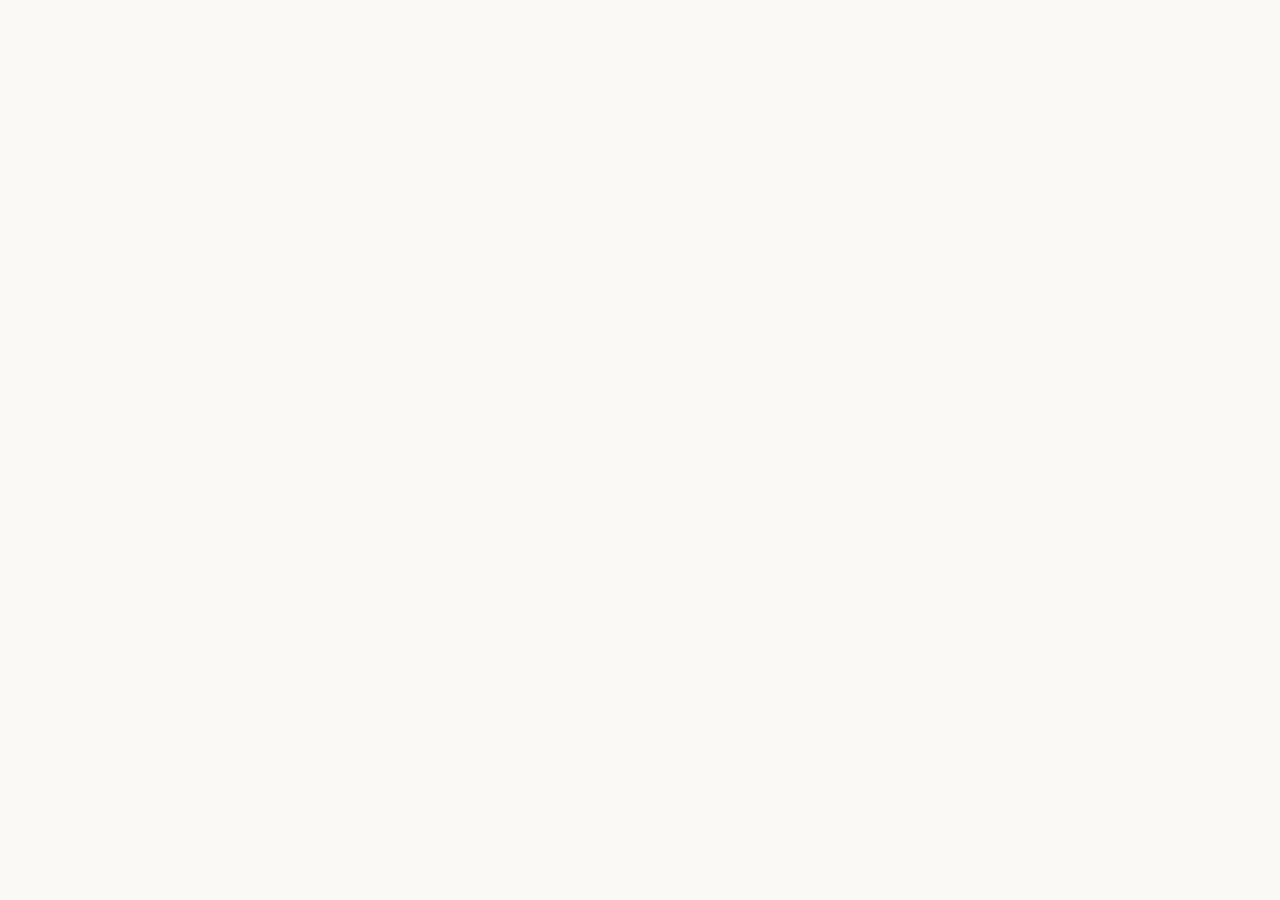
==== index.html @ 623f253b "Refactor index.html for improved functionality and styles Updated various elements in index.html inc" ====
<!doctype html>
<html lang="en">
  <head>
    <script type="importmap">
      {
        "imports": {
          "react": "https://esm.sh/react@19.0.1",
          "react/jsx-runtime": "https://esm.sh/react@19.0.1/jsx-runtime",
          "react-dom": "https://esm.sh/react-dom@19.0.1",
          "react-dom/client": "https://esm.sh/react-dom@19.0.1/client",
          "lucide-react": "https://esm.sh/lucide-react@0.546.0?external=react"
        }
      }
    </script>
    <meta charset="UTF-8" />
    <meta name="viewport" content="width=device-width, initial-scale=1.0" />
    <title>ChromaForge Studio — Local Image Engineering Workstation</title>
    <meta
      name="description"
      content="Local 80-tool professional image engineering workstation with OPFS storage, 300MB tab memory governance, and direct File Explorer integration."
    />
    <link
      rel="icon"
      type="image/svg+xml"
      href="data:image/svg+xml,%3Csvg xmlns='http://www.w3.org/2000/svg' viewBox='0 0 32 32'%3E%3Crect width='32' height='32' rx='8' fill='%232563eb'/%3E%3Cpath d='M8 11.5L16 7l8 4.5-8 4.5-8-4.5zm0 5.5l8 4.5 8-4.5M8 21.5l8 4.5 8-4.5' fill='none' stroke='%23ffffff' stroke-width='2.2' stroke-linecap='round' stroke-linejoin='round'/%3E%3C/svg%3E"
    />
    <link rel="preconnect" href="https://fonts.googleapis.com" />
    <link rel="preconnect" href="https://fonts.gstatic.com" crossorigin />
    <link
      href="https://fonts.googleapis.com/css2?family=JetBrains+Mono:wght@400;500;600&family=Plus+Jakarta+Sans:wght@400;500;600;700&display=swap"
      rel="stylesheet"
    />
    <script type="module">
      import { createRoot as e } from "react-dom/client";
      import {
        useCallback as t,
        useEffect as n,
        useMemo as r,
        useRef as i,
        useState as a,
      } from "react";
      import {
        Archive as o,
        ArrowDown as s,
        ArrowUp as c,
        BookmarkPlus as l,
        Check as u,
        Columns2 as d,
        Copy as f,
        Download as p,
        ExternalLink as m,
        FileText as h,
        FileUp as g,
        FolderOpen as _,
        FolderOutput as v,
        Grid2x2 as ee,
        HardDrive as y,
        ImagePlus as te,
        Layers as ne,
        Moon as b,
        Play as re,
        Plus as ie,
        Redo2 as ae,
        RefreshCw as x,
        RotateCcw as S,
        Search as oe,
        ShieldCheck as C,
        Sun as se,
        Trash2 as ce,
        Undo2 as le,
        Upload as ue,
        X as de,
        Zap as fe,
        ZoomIn as pe,
        ZoomOut as me,
      } from "lucide-react";
      import { Fragment as he, jsx as w, jsxs as T } from "react/jsx-runtime";
      (function () {
        let e = document.createElement(`link`).relList;
        if (e && e.supports && e.supports(`modulepreload`)) return;
        for (let e of document.querySelectorAll(`link[rel="modulepreload"]`))
          n(e);
        new MutationObserver((e) => {
          for (let t of e)
            if (t.type === `childList`)
              for (let e of t.addedNodes)
                e.tagName === `LINK` && e.rel === `modulepreload` && n(e);
        }).observe(document, { childList: !0, subtree: !0 });
        function t(e) {
          let t = {};
          return (
            e.integrity && (t.integrity = e.integrity),
            e.referrerPolicy && (t.referrerPolicy = e.referrerPolicy),
            (t.credentials =
              e.crossOrigin === `use-credentials`
                ? `include`
                : e.crossOrigin === `anonymous`
                  ? `omit`
                  : `same-origin`),
            t
          );
        }
        function n(e) {
          if (e.ep) return;
          e.ep = !0;
          let n = t(e);
          fetch(e.href, n);
        }
      })();
      function E(e) {
        return e < 0 ? 0 : e > 255 ? 255 : Math.round(e);
      }
      function D(e, t, n, r = 64, i = !0) {
        let a = Math.max(2, Math.min(256, Math.round(r))),
          o = Math.max(1, Math.floor((t * n) / 16e3)),
          s = [];
        for (let r = 0; r < t * n; r += o) {
          let t = r * 4;
          e[t + 3] < 16 || s.push([e[t], e[t + 1], e[t + 2], e[t + 3]]);
        }
        if (s.length === 0)
          return { rgba: new Uint8ClampedArray(e), palette: [[0, 0, 0]] };
        let c = [{ colors: s }];
        for (; c.length < a; ) {
          let e = -1,
            t = -1,
            n = 0;
          for (let r = 0; r < c.length; r++) {
            let i = c[r].colors;
            if (!(i.length < 2))
              for (let a = 0; a < 3; a++) {
                let o = 255,
                  s = 0;
                for (let e = 0; e < i.length; e++) {
                  let t = i[e][a];
                  (t < o && (o = t), t > s && (s = t));
                }
                let c = s - o;
                c > t && ((t = c), (e = r), (n = a));
              }
          }
          if (e === -1 || t <= 1) break;
          let r = c.splice(e, 1)[0];
          r.colors.sort((e, t) => e[n] - t[n]);
          let i = Math.floor(r.colors.length / 2);
          c.push(
            { colors: r.colors.slice(0, i) },
            { colors: r.colors.slice(i) },
          );
        }
        let l = c.map((e) => {
            let t = 0,
              n = 0,
              r = 0;
            for (let i of e.colors) ((t += i[0]), (n += i[1]), (r += i[2]));
            let i = Math.max(1, e.colors.length);
            return [Math.round(t / i), Math.round(n / i), Math.round(r / i)];
          }),
          u = new Float32Array(e.length);
        for (let t = 0; t < e.length; t++) u[t] = e[t];
        let d = new Uint8ClampedArray(e.length),
          f = (e, t, n) => {
            let r = l[0],
              i = 1 / 0;
            for (let a = 0; a < l.length; a++) {
              let o = l[a],
                s = e - o[0],
                c = t - o[1],
                u = n - o[2],
                d = s * s * 0.299 + c * c * 0.587 + u * u * 0.114;
              d < i && ((i = d), (r = o));
            }
            return r;
          };
        for (let r = 0; r < n; r++)
          for (let a = 0; a < t; a++) {
            let o = (r * t + a) * 4,
              s = e[o + 3];
            if (((d[o + 3] = s), s < 16)) {
              ((d[o] = 0), (d[o + 1] = 0), (d[o + 2] = 0));
              continue;
            }
            let c = u[o],
              l = u[o + 1],
              p = u[o + 2],
              [m, h, g] = f(c, l, p);
            if (((d[o] = m), (d[o + 1] = h), (d[o + 2] = g), i)) {
              let e = c - m,
                i = l - h,
                o = p - g,
                s = (s, c, l) => {
                  let d = a + s,
                    f = r + c;
                  if (d < 0 || d >= t || f < 0 || f >= n) return;
                  let p = (f * t + d) * 4;
                  ((u[p] += e * l), (u[p + 1] += i * l), (u[p + 2] += o * l));
                };
              (s(1, 0, 7 / 16),
                s(-1, 1, 3 / 16),
                s(0, 1, 5 / 16),
                s(1, 1, 1 / 16));
            }
          }
        return { rgba: d, palette: l };
      }
      function ge(e, t, n) {
        return (
          `#` +
          [e, t, n]
            .map((e) => E(e).toString(16).padStart(2, `0`))
            .join(``)
            .toUpperCase()
        );
      }
      function _e(e, t, n) {
        let r = e / 255,
          i = t / 255,
          a = n / 255,
          o = Math.max(r, i, a),
          s = Math.min(r, i, a),
          c = (o + s) / 2,
          l = 0,
          u = 0;
        if (o !== s) {
          let e = o - s;
          switch (((u = c > 0.5 ? e / (2 - o - s) : e / (o + s)), o)) {
            case r:
              l = (i - a) / e + (i < a ? 6 : 0);
              break;
            case i:
              l = (a - r) / e + 2;
              break;
            default:
              l = (r - i) / e + 4;
          }
          l *= 60;
        }
        return `hsl(${Math.round(l)}, ${Math.round(u * 100)}%, ${Math.round(c * 100)}%)`;
      }
      function O(e, t, n, r = 6) {
        let { palette: i } = D(e, t, n, Math.max(2, Math.min(12, r)), !1),
          a = new Uint32Array(i.length),
          o = Math.max(1, Math.floor((t * n) / 12e3)),
          s = 0;
        for (let r = 0; r < t * n; r += o) {
          let t = r * 4;
          if (e[t + 3] < 32) continue;
          let n = e[t],
            o = e[t + 1],
            c = e[t + 2],
            l = 0,
            u = 1 / 0;
          for (let e = 0; e < i.length; e++) {
            let t = n - i[e][0],
              r = o - i[e][1],
              a = c - i[e][2],
              s = t * t + r * r + a * a;
            s < u && ((u = s), (l = e));
          }
          (a[l]++, s++);
        }
        let c = i
          .map(([e, t, n], r) => ({
            hex: ge(e, t, n),
            rgb: `rgb(${e}, ${t}, ${n})`,
            hsl: _e(e, t, n),
            percent: s > 0 ? Math.round((a[r] / s) * 1e3) / 10 : 0,
          }))
          .sort((e, t) => t.percent - e.percent);
        return {
          colors: c,
          cssVariables: `:root {\n${c.map(
            (e, t) => `  --palette-${t + 1}: ${e.hex}; /* ${e.percent}% */`,
          ).join(`
`)}\n}`,
        };
      }
      var ve = `0123456789ABCDEFGHIJKLMNOPQRSTUVWXYZabcdefghijklmnopqrstuvwxyz#$%*+,-.:;=?@[]^_{|}~`;
      function k(e, t) {
        let n = ``;
        for (let r = 1; r <= t; r++) {
          let i = Math.floor(e / 83 ** (t - r)) % 83;
          n += ve[Math.max(0, Math.min(82, i))];
        }
        return n;
      }
      function ye(e) {
        let t = e / 255;
        return t <= 0.04045 ? t / 12.92 : ((t + 0.055) / 1.055) ** 2.4;
      }
      function A(e) {
        let t = Math.max(0, Math.min(1, e));
        return Math.round(
          t <= 0.0031308
            ? t * 12.92 * 255 + 0.5
            : (1.055 * t ** (1 / 2.4) - 0.055) * 255 + 0.5,
        );
      }
      function be(e, t) {
        return Math.sign(e) * Math.abs(e) ** +t;
      }
      function xe(e, t, n, r = 4, i = 3) {
        let a = Math.max(1, Math.min(9, r)),
          o = Math.max(1, Math.min(9, i)),
          s = [];
        for (let r = 0; r < o; r++)
          for (let i = 0; i < a; i++) {
            let a = i === 0 && r === 0 ? 1 : 2,
              o = 0,
              c = 0,
              l = 0;
            for (let s = 0; s < n; s++) {
              let u = Math.cos((Math.PI * r * s) / n);
              for (let n = 0; n < t; n++) {
                let r = a * Math.cos((Math.PI * i * n) / t) * u,
                  d = (s * t + n) * 4;
                ((o += r * ye(e[d])),
                  (c += r * ye(e[d + 1])),
                  (l += r * ye(e[d + 2])));
              }
            }
            let u = 1 / (t * n);
            s.push([o * u, c * u, l * u]);
          }
        let c = s[0],
          l = s.slice(1),
          u = k(a - 1 + (o - 1) * 9, 1),
          d = 0;
        for (let e of l)
          d = Math.max(d, Math.abs(e[0]), Math.abs(e[1]), Math.abs(e[2]));
        let f = 0,
          p = 1;
        l.length > 0
          ? ((f = Math.max(0, Math.min(82, Math.floor(d * 166 - 0.5)))),
            (p = (f + 1) / 166),
            (u += k(f, 1)))
          : (u += k(0, 1));
        let m = (A(c[0]) << 16) + (A(c[1]) << 8) + A(c[2]);
        u += k(m, 4);
        for (let e of l) {
          let t = Math.max(
              0,
              Math.min(18, Math.floor(be(e[0] / p, 0.5) * 9 + 9.5)),
            ),
            n = Math.max(
              0,
              Math.min(18, Math.floor(be(e[1] / p, 0.5) * 9 + 9.5)),
            ),
            r = Math.max(
              0,
              Math.min(18, Math.floor(be(e[2] / p, 0.5) * 9 + 9.5)),
            );
          u += k(t * 19 * 19 + n * 19 + r, 2);
        }
        return u;
      }
      function Se(e, t) {
        let n = [],
          r = [];
        for (let i = 0; i < 4; i++) {
          let { x: a, y: o } = e[i],
            { x: s, y: c } = t[i];
          (n.push([a, o, 1, 0, 0, 0, -s * a, -s * o]),
            r.push(s),
            n.push([0, 0, 0, a, o, 1, -c * a, -c * o]),
            r.push(c));
        }
        for (let e = 0; e < 8; e++) {
          let t = e;
          for (let r = e + 1; r < 8; r++)
            Math.abs(n[r][e]) > Math.abs(n[t][e]) && (t = r);
          (([n[e], n[t]] = [n[t], n[e]]), ([r[e], r[t]] = [r[t], r[e]]));
          let i = n[e][e];
          if (!(Math.abs(i) < 1e-10)) {
            for (let t = e; t < 8; t++) n[e][t] /= i;
            r[e] /= i;
            for (let t = 0; t < 8; t++) {
              if (t === e) continue;
              let i = n[t][e];
              for (let r = e; r < 8; r++) n[t][r] -= i * n[e][r];
              r[t] -= i * r[e];
            }
          }
        }
        return [...r, 1];
      }
      function j(e, t, n, r, i, a) {
        let o = Se(
            [
              { x: 0, y: 0 },
              { x: i - 1, y: 0 },
              { x: i - 1, y: a - 1 },
              { x: 0, y: a - 1 },
            ],
            [
              { x: r.tl.x * t, y: r.tl.y * n },
              { x: r.tr.x * t, y: r.tr.y * n },
              { x: r.br.x * t, y: r.br.y * n },
              { x: r.bl.x * t, y: r.bl.y * n },
            ],
          ),
          s = new Uint8ClampedArray(i * a * 4);
        for (let r = 0; r < a; r++)
          for (let a = 0; a < i; a++) {
            let c = o[6] * a + o[7] * r + o[8];
            if (Math.abs(c) < 1e-8) continue;
            let l = (o[0] * a + o[1] * r + o[2]) / c,
              u = (o[3] * a + o[4] * r + o[5]) / c;
            if (l < 0 || u < 0 || l >= t - 1 || u >= n - 1) continue;
            let d = Math.floor(l),
              f = Math.floor(u),
              p = l - d,
              m = u - f,
              h = (f * t + d) * 4,
              g = (f * t + d + 1) * 4,
              _ = ((f + 1) * t + d) * 4,
              v = ((f + 1) * t + d + 1) * 4,
              ee = (r * i + a) * 4;
            for (let t = 0; t < 4; t++) {
              let n = e[h + t] * (1 - p) + e[g + t] * p,
                r = e[_ + t] * (1 - p) + e[v + t] * p;
              s[ee + t] = Math.round(n * (1 - m) + r * m);
            }
          }
        return s;
      }
      function M(e, t, n, r = 18) {
        let i = e[0],
          a = e[1],
          o = e[2],
          s = e[3] < 16,
          c = (t) => {
            let n = e[t + 3];
            return s
              ? n <= r
              : n < 16 ||
                  (Math.abs(e[t] - i) <= r &&
                    Math.abs(e[t + 1] - a) <= r &&
                    Math.abs(e[t + 2] - o) <= r);
          },
          l = t,
          u = n,
          d = -1,
          f = -1;
        for (let e = 0; e < n; e++)
          for (let n = 0; n < t; n++)
            c((e * t + n) * 4) ||
              (n < l && (l = n),
              n > d && (d = n),
              e < u && (u = e),
              e > f && (f = e));
        return d < l || f < u
          ? { x: 0, y: 0, w: t, h: n }
          : { x: l, y: u, w: d - l + 1, h: f - u + 1 };
      }
      function N(e, t = 2) {
        let n = e.length,
          r = e
            .replace(/\x3c!--[\s\S]*?--\x3e/g, "")
            .replace(/\x3c\?xml[\s\S]*?\?\x3e/gi, "")
            .replace(/\x3c!DOCTYPE[\s\S]*?\x3e/gi, "")
            .replace(/<metadata[\s\S]*?<\/metadata>/gi, "")
            .replace(/<title[\s\S]*?<\/title>/gi, "")
            .replace(/<desc[\s\S]*?<\/desc>/gi, "")
            .replace(
              /\s(xmlns:(?:inkscape|sodipodi|sketch|xlink|serif|dc|cc|rdf)|data-name)="[^"]*"/gi,
              "",
            )
            .replace(/\s(?:inkscape|sodipodi):[a-z-]+="[^"]*"/gi, "")
            .replace(/(\d+\.\d+)/g, (e) => {
              let n = Number(e);
              return Number.isFinite(n) ? Number(n.toFixed(t)).toString() : e;
            })
            .replace(/>\s+</g, "><")
            .replace(/\s{2,}/g, " ")
            .trim();

        return {
          minified: r,
          savedPercent:
            n > 0
              ? Math.max(0, Math.round(((n - r.length) / n) * 1e3) / 10)
              : 0,
        };
      }
      function Ce(e, t = `VectorIcon`) {
        let { minified: n } = N(e),
          r = {
            "class=": `className=`,
            "stroke-width=": `strokeWidth=`,
            "stroke-linecap=": `strokeLinecap=`,
            "stroke-linejoin=": `strokeLinejoin=`,
            "stroke-dasharray=": `strokeDasharray=`,
            "stroke-dashoffset=": `strokeDashoffset=`,
            "stroke-opacity=": `strokeOpacity=`,
            "fill-rule=": `fillRule=`,
            "clip-rule=": `clipRule=`,
            "clip-path=": `clipPath=`,
            "fill-opacity=": `fillOpacity=`,
            "stop-color=": `stopColor=`,
            "stop-opacity=": `stopOpacity=`,
            "font-family=": `fontFamily=`,
            "font-size=": `fontSize=`,
            "font-weight=": `fontWeight=`,
            "text-anchor=": `textAnchor=`,
          },
          i = n;
        for (let [e, t] of Object.entries(r)) i = i.split(e).join(t);
        return (
          (i = i.replace(/<svg\b([^>]*)>/, `<svg$1 {...props}>`)),
          `import React from 'react';\n\nexport function ${t}(props: React.SVGProps<SVGSVGElement>) {\n  return (\n    ${i}\n  );\n}\n`
        );
      }
      function we(e) {
        let { minified: t } = N(e);
        return `url("data:image/svg+xml,${encodeURIComponent(t).replace(/%20/g, ` `).replace(/%3D/g, `=`).replace(/%3A/g, `:`).replace(/%2F/g, `/`).replace(/%22/g, `'`)}")`;
      }
      function Te(e, t) {
        let n = t.originalName.replace(/\.[^.]+$/, ``),
          r = t.ext.replace(/^\./, ``),
          i = new Date().toISOString().slice(0, 10),
          a = e
            .replace(/\{name\}/g, n)
            .replace(/\{ext\}/g, r)
            .replace(/\{width\}/g, String(t.width ?? 0))
            .replace(/\{height\}/g, String(t.height ?? 0))
            .replace(/\{date\}/g, i)
            .replace(/\{index:(\d+)\}/g, (e, n) =>
              String(t.index + 1).padStart(Number(n), `0`),
            )
            .replace(/\{index\}/g, String(t.index + 1));
        return (
          a.includes(`.`) || (a = `${a}.${r}`),
          a.replace(/[^a-zA-Z0-9._-]/g, `-`)
        );
      }
      function P(e, t = 4) {
        let n = [...e].sort((e, t) => t.height - e.height || t.width - e.width),
          r = n.reduce((e, n) => e + (n.width + t) * (n.height + t), 0),
          i = n.reduce((e, n) => Math.max(e, n.width + t * 2), 64),
          a = Math.max(i, Math.ceil(Math.sqrt(r) * 1.15)),
          o = t,
          s = t,
          c = 0,
          l = 0,
          u = [];
        for (let e of n)
          (o + e.width + t > a && o > t && ((o = t), (s += c + t), (c = 0)),
            u.push({
              name: e.name,
              x: o,
              y: s,
              width: e.width,
              height: e.height,
            }),
            (o += e.width + t),
            (c = Math.max(c, e.height)),
            (l = Math.max(l, o)));
        let d = Math.max(1, s + c + t),
          f = [
            `.sprite { background-image: url("sprite-sheet.png"); background-repeat: no-repeat; display: inline-block; }`,
            ...u.map(
              (e) =>
                `.sprite-${e.name
                  .replace(/\.[^.]+$/, ``)
                  .replace(/[^a-zA-Z0-9_-]/g, `-`)
                  .toLowerCase()} { width: ${e.width}px; height: ${e.height}px; background-position: -${e.x}px -${e.y}px; }`,
            ),
          ],
          p = {
            meta: {
              image: `sprite-sheet.png`,
              size: { w: l, h: d },
              scale: `1`,
            },
            frames: Object.fromEntries(
              u.map((e) => [
                e.name,
                { frame: { x: e.x, y: e.y, w: e.width, h: e.height } },
              ]),
            ),
          };
        return {
          width: l,
          height: d,
          frames: u,
          css: f.join(`
`),
          json: JSON.stringify(p, null, 2),
        };
      }
      function F(e, t, n, r = `@%#*+=-:. `, i = !1) {
        let a = i ? r.split(``).reverse().join(``) : r,
          o = [],
          s = [];
        for (let r = 0; r < n; r++) {
          let n = ``,
            i = ``;
          for (let o = 0; o < t; o++) {
            let s = (r * t + o) * 4,
              c = e[s],
              l = e[s + 1],
              u = e[s + 2],
              d = (0.299 * c + 0.587 * l + 0.114 * u) / 255,
              f = a[Math.min(a.length - 1, Math.floor(d * a.length))];
            ((n += f),
              (i += `<span style="color:rgb(${c},${l},${u})">${f === `<` ? `&lt;` : f === `>` ? `&gt;` : f === `&` ? `&amp;` : f}</span>`));
          }
          (o.push(n), s.push(i));
        }
        return {
          text: o.join(`
`),
          html: s.join(`
`),
        };
      }
      function I(e, t, n, r, i = 12) {
        let a = n * r,
          o = new Uint8ClampedArray(a * 4),
          s = 0;
        for (let n = 0; n < a; n++) {
          let r = n * 4,
            a = Math.abs(e[r] - t[r]),
            c = Math.abs(e[r + 1] - t[r + 1]),
            l = Math.abs(e[r + 2] - t[r + 2]);
          if (Math.max(a, c, l) > i)
            (s++,
              (o[r] = 239),
              (o[r + 1] = 68),
              (o[r + 2] = 68),
              (o[r + 3] = 255));
          else {
            let t = Math.round(
              (e[r] * 0.299 + e[r + 1] * 0.587 + e[r + 2] * 0.114) * 0.35,
            );
            ((o[r] = t), (o[r + 1] = t), (o[r + 2] = t), (o[r + 3] = 255));
          }
        }
        let c = a > 0 ? Math.round((s / a) * 1e4) / 100 : 0;
        return { diffRgba: o, diffPixels: s, diffPercent: c };
      }
      function Ee(e, t, n, r = `Responsive asset`) {
        let i = e.replace(/\.[^.]+$/, ``),
          a = [];
        for (let e of n) {
          if (e === `jpg`) continue;
          let n = e === `avif` ? `image/avif` : `image/webp`,
            r = t.map((t) => `${i}-${t}w.${e} ${t}w`).join(`, `);
          a.push(
            `  <source type="${n}" srcset="${r}" sizes="(max-width: 768px) 100vw, 80vw" />`,
          );
        }
        let o = n.includes(`jpg`) ? `jpg` : (n[n.length - 1] ?? `webp`),
          s = t.map((e) => `${i}-${e}w.${o} ${e}w`).join(`, `),
          c = t[t.length - 1] ?? 1024;
        return `<picture>\n${a.join(`
`)}\n  <img\n    src="${i}-${c}w.${o}"\n    srcset="${s}"\n    sizes="(max-width: 768px) 100vw, 80vw"\n    alt="${r}"\n    loading="lazy"\n    decoding="async"\n  />\n</picture>`;
      }
      function L(e = `My Web App`, t = `#0F172A`) {
        return JSON.stringify(
          {
            name: e,
            short_name: e,
            start_url: `/`,
            display: `standalone`,
            background_color: `#FFFFFF`,
            theme_color: t,
            icons: [
              {
                src: `/icon-192.png`,
                sizes: `192x192`,
                type: `image/png`,
                purpose: `any`,
              },
              {
                src: `/icon-512.png`,
                sizes: `512x512`,
                type: `image/png`,
                purpose: `any`,
              },
              {
                src: `/icon-maskable-512.png`,
                sizes: `512x512`,
                type: `image/png`,
                purpose: `maskable`,
              },
            ],
          },
          null,
          2,
        );
      }
      function De(e, t) {
        let n = new Uint8ClampedArray(e.length),
          r = 2 ** t.exposure,
          i = (259 * (t.contrast + 255)) / (255 * (259 - t.contrast)),
          a = 1 / Math.max(0.1, t.gamma);
        for (let o = 0; o < e.length; o += 4) {
          for (let s = 0; s < 3; s++) {
            let c = e[o + s] * r + t.brightness * 2.55,
              l = Math.max(0, Math.min(1, c / 255));
            if (t.shadows !== 0) {
              let e = (1 - l) ** 2;
              c += t.shadows * 0.9 * e;
            }
            if (t.highlights !== 0) {
              let e = l ** 2;
              c += t.highlights * 0.9 * e;
            }
            ((c = i * (c - 128) + 128),
              (c = (Math.max(0, Math.min(255, c)) / 255) ** a * 255),
              (n[o + s] = E(c)));
          }
          n[o + 3] = e[o + 3];
        }
        return n;
      }
      function Oe(e, t) {
        let n = new Uint8ClampedArray(e.length),
          r = 1 + t.saturation / 100,
          i = t.vibrance / 100,
          a = (t.hue * Math.PI) / 180,
          o = Math.cos(a),
          s = Math.sin(a);
        for (let a = 0; a < e.length; a += 4) {
          let c = e[a] + t.temperature * 0.65,
            l = e[a + 1] - t.tint * 0.45,
            u = e[a + 2] - t.temperature * 0.65;
          if (t.hue !== 0) {
            let e =
                c * (0.299 + 0.701 * o + 0.168 * s) +
                l * (0.587 - 0.587 * o + 0.33 * s) +
                u * (0.114 - 0.114 * o - 0.497 * s),
              t =
                c * (0.299 - 0.299 * o - 0.328 * s) +
                l * (0.587 + 0.413 * o + 0.035 * s) +
                u * (0.114 - 0.114 * o + 0.292 * s),
              n =
                c * (0.299 - 0.3 * o + 1.25 * s) +
                l * (0.587 - 0.588 * o - 1.05 * s) +
                u * (0.114 + 0.886 * o - 0.203 * s);
            ((c = e), (l = t), (u = n));
          }
          let d = (c + l + u) / 3,
            f = Math.max(c, l, u),
            p = r + i * (1 - (f > 0 ? (f - Math.min(c, l, u)) / 255 : 0));
          ((n[a] = E(d + (c - d) * p)),
            (n[a + 1] = E(d + (l - d) * p)),
            (n[a + 2] = E(d + (u - d) * p)),
            (n[a + 3] = e[a + 3]));
        }
        return n;
      }
      function ke(e, t) {
        let n = new Uint8ClampedArray(e.length);
        for (let r = 0; r < e.length; r += 4) {
          let i = e[r],
            a = e[r + 1],
            o = e[r + 2],
            s = 0.299 * i + 0.587 * a + 0.114 * o;
          if (
            (t === `high-contrast`
              ? (s = 1.45 * (s - 128) + 128)
              : t === `film`
                ? ((s = 0.21 * i + 0.72 * a + 0.07 * o),
                  (s = 1.18 * (s - 120) + 124))
                : t === `infrared` && (s = -0.2 * i + 1.45 * a - 0.25 * o),
            t === `sepia`)
          )
            ((n[r] = E(s * 1.08 + 18)),
              (n[r + 1] = E(s * 0.96 + 6)),
              (n[r + 2] = E(s * 0.78 - 10)));
          else {
            let e = E(s);
            ((n[r] = e), (n[r + 1] = e), (n[r + 2] = e));
          }
          n[r + 3] = e[r + 3];
        }
        return n;
      }
      function Ae(e, t, n, r = 1.2) {
        let i = new Uint8ClampedArray(e.length);
        for (let a = 0; a < n; a++)
          for (let o = 0; o < t; o++) {
            let s = (a * t + o) * 4;
            if (o === 0 || a === 0 || o === t - 1 || a === n - 1)
              ((i[s] = e[s]),
                (i[s + 1] = e[s + 1]),
                (i[s + 2] = e[s + 2]),
                (i[s + 3] = e[s + 3]));
            else {
              for (let n = 0; n < 3; n++) {
                let c = e[s + n],
                  l =
                    (e[((a - 1) * t + o) * 4 + n] +
                      e[((a + 1) * t + o) * 4 + n] +
                      e[(a * t + o - 1) * 4 + n] +
                      e[(a * t + o + 1) * 4 + n]) *
                    0.25;
                i[s + n] = E(c + (c - l) * r);
              }
              i[s + 3] = e[s + 3];
            }
          }
        return i;
      }
      function je(e, t, n, r = 8, i = 0) {
        let a = new Uint8ClampedArray(e.length),
          o = Math.max(2, Math.min(25, Math.round(r))),
          s = (i * Math.PI) / 180,
          c = Math.cos(s),
          l = Math.sin(s);
        for (let r = 0; r < n; r++)
          for (let i = 0; i < t; i++) {
            let s = 0,
              u = 0,
              d = 0,
              f = 0,
              p = 0,
              m = (o - 1) / 2;
            for (let a = 0; a < o; a++) {
              let o = Math.round(i + (a - m) * c),
                h = Math.round(r + (a - m) * l);
              if (o >= 0 && o < t && h >= 0 && h < n) {
                let n = (h * t + o) * 4;
                ((s += e[n]),
                  (u += e[n + 1]),
                  (d += e[n + 2]),
                  (f += e[n + 3]),
                  p++);
              }
            }
            let h = (r * t + i) * 4;
            ((a[h] = Math.round(s / p)),
              (a[h + 1] = Math.round(u / p)),
              (a[h + 2] = Math.round(d / p)),
              (a[h + 3] = Math.round(f / p)));
          }
        return a;
      }
      function Me(e, t, n, r, i) {
        let a = new Uint8ClampedArray(e.length),
          o = Math.max(1, n * 2.55);
        for (let n = 0; n < e.length; n += 4) {
          let s = e[n] - t[0],
            c = e[n + 1] - t[1],
            l = e[n + 2] - t[2],
            u = Math.sqrt(s * s + c * c + l * l);
          if (u <= o) {
            if (r === `transparent`) {
              let t = u > o * 0.7 ? (u - o * 0.7) / (o * 0.3) : 0;
              ((a[n] = e[n]),
                (a[n + 1] = e[n + 1]),
                (a[n + 2] = e[n + 2]),
                (a[n + 3] = Math.round(e[n + 3] * t)));
            } else
              ((a[n] = i[0]),
                (a[n + 1] = i[1]),
                (a[n + 2] = i[2]),
                (a[n + 3] = e[n + 3]));
          } else
            ((a[n] = e[n]),
              (a[n + 1] = e[n + 1]),
              (a[n + 2] = e[n + 2]),
              (a[n + 3] = e[n + 3]));
        }
        return a;
      }
      function Ne(e, t, n, r, i = [15, 23, 42], a = [56, 189, 248], o = 6) {
        if (r === `floyd-steinberg`) return D(e, t, n, 8, !0).rgba;
        let s = new Uint8ClampedArray(e.length);
        if (r === `duotone`) {
          for (let t = 0; t < e.length; t += 4) {
            let n = (0.299 * e[t] + 0.587 * e[t + 1] + 0.114 * e[t + 2]) / 255;
            ((s[t] = E(i[0] + (a[0] - i[0]) * n)),
              (s[t + 1] = E(i[1] + (a[1] - i[1]) * n)),
              (s[t + 2] = E(i[2] + (a[2] - i[2]) * n)),
              (s[t + 3] = e[t + 3]));
          }
          return s;
        }
        let c = Math.max(2, Math.min(24, Math.round(o)));
        if (r === `pixel-art`) {
          for (let r = 0; r < n; r += c)
            for (let i = 0; i < t; i += c) {
              let a =
                  (Math.min(n - 1, r + (c >> 1)) * t +
                    Math.min(t - 1, i + (c >> 1))) *
                  4,
                o = e[a],
                l = e[a + 1],
                u = e[a + 2],
                d = e[a + 3];
              for (let e = 0; e < c && r + e < n; e++)
                for (let n = 0; n < c && i + n < t; n++) {
                  let a = ((r + e) * t + (i + n)) * 4;
                  ((s[a] = o), (s[a + 1] = l), (s[a + 2] = u), (s[a + 3] = d));
                }
            }
          return s;
        }
        s.fill(255);
        for (let r = 0; r < n; r += c)
          for (let a = 0; a < t; a += c) {
            let o = Math.min(t - 1, a + c / 2),
              l = Math.min(n - 1, r + c / 2),
              u = (Math.floor(l) * t + Math.floor(o)) * 4,
              d =
                (1 -
                  (0.299 * e[u] + 0.587 * e[u + 1] + 0.114 * e[u + 2]) / 255) *
                (c * 0.55);
            for (let u = 0; u < c && r + u < n; u++)
              for (let n = 0; n < c && a + n < t; n++) {
                let c = Math.hypot(a + n - o, r + u - l),
                  f = ((r + u) * t + (a + n)) * 4,
                  p = c <= d;
                ((s[f] = p ? i[0] : 248),
                  (s[f + 1] = p ? i[1] : 250),
                  (s[f + 2] = p ? i[2] : 252),
                  (s[f + 3] = e[f + 3] || 255));
              }
          }
        return s;
      }
      function Pe(e) {
        let t = e.replace(`#`, ``).trim(),
          n =
            t.length === 3
              ? t
                  .split(``)
                  .map((e) => e + e)
                  .join(``)
              : t.padEnd(6, `0`),
          r = parseInt(n.slice(0, 6), 16);
        return [(r >> 16) & 255, (r >> 8) & 255, r & 255];
      }
      var R = new (class {
        constructor(e = 300, t = 210) {
          ((this.resources = new Map()),
            (this.transientBytes = 0),
            (this.evictionCount = 0),
            (this.listeners = new Set()),
            (this.hardLimitBytes = e * 1024 * 1024),
            (this.softLimitBytes = t * 1024 * 1024));
        }
        subscribe(e) {
          return (
            this.listeners.add(e),
            () => {
              this.listeners.delete(e);
            }
          );
        }
        notify() {
          for (let e of this.listeners) e();
        }
        getTrackedBytes() {
          let e = this.transientBytes;
          for (let t of this.resources.values()) e += t.bytes;
          return e;
        }
        getActiveUrlCount() {
          return this.resources.size;
        }
        getEvictionCount() {
          return this.evictionCount;
        }
        getJsHeapUsedBytes() {
          let e = typeof performance < `u` ? performance : null;
          return e?.memory && typeof e.memory.usedJSHeapSize == `number`
            ? e.memory.usedJSHeapSize
            : null;
        }
        registerObjectUrl(e, t, n, r = !1, i) {
          this.resources.has(e) && this.release(e);
          let a = Math.max(0, Math.round(n));
          return (
            this.enforceBudget(a),
            this.resources.set(e, {
              id: e,
              url: t,
              bytes: a,
              lastAccessed: Date.now(),
              pinned: r,
              onEvict: i,
            }),
            this.notify(),
            t
          );
        }
        createManagedBlobUrl(e, t, n = !1, r) {
          let i = URL.createObjectURL(t),
            a = Math.max(t.size, Math.round(t.size * 1.5));
          return this.registerObjectUrl(e, i, a, n, r);
        }
        touch(e) {
          let t = this.resources.get(e);
          t && (t.lastAccessed = Date.now());
        }
        setPinned(e, t) {
          let n = this.resources.get(e);
          n && ((n.pinned = t), (n.lastAccessed = Date.now()));
        }
        release(e) {
          let t = this.resources.get(e);
          if (t) {
            if (
              (this.resources.delete(e),
              typeof URL < `u` &&
                typeof URL.revokeObjectURL == `function` &&
                t.url.startsWith(`blob:`))
            )
              try {
                URL.revokeObjectURL(t.url);
              } catch {}
            (t.onEvict?.(), this.notify());
          }
        }
        allocateTransient(e) {
          let t = Math.max(0, Math.round(e));
          (this.enforceBudget(t), (this.transientBytes += t), this.notify());
          let n = !1;
          return () => {
            n ||
              ((n = !0),
              (this.transientBytes = Math.max(0, this.transientBytes - t)),
              this.notify());
          };
        }
        enforceBudget(e = 0) {
          let t = 0,
            n = () => this.getTrackedBytes() + e;
          if (n() <= this.softLimitBytes) return 0;
          let r = Array.from(this.resources.values())
            .filter((e) => !e.pinned)
            .sort((e, t) => e.lastAccessed - t.lastAccessed);
          for (let e of r) {
            if (n() <= this.softLimitBytes) break;
            (this.release(e.id), (this.evictionCount += 1), (t += 1));
          }
          if (n() > this.hardLimitBytes && this.resources.size > 1) {
            let e = Array.from(this.resources.values()).sort(
              (e, t) => e.lastAccessed - t.lastAccessed,
            );
            for (; n() > this.hardLimitBytes && e.length > 1; ) {
              let n = e.shift();
              (this.release(n.id), (this.evictionCount += 1), (t += 1));
            }
          }
          return t;
        }
        flushUnpinned() {
          let e = 0;
          for (let [t, n] of this.resources.entries())
            n.pinned || (this.release(t), (this.evictionCount += 1), (e += 1));
          return (this.notify(), e);
        }
        disposeCanvas(e) {
          if (!e) return;
          let t = e.getContext(`2d`);
          (t && t.clearRect(0, 0, e.width, e.height),
            (e.width = 0),
            (e.height = 0));
        }
      })(300, 210);
      function z(e) {
        if (!Number.isFinite(e) || e <= 0) return `0 B`;
        let t = [`B`, `KB`, `MB`, `GB`],
          n = Math.min(Math.floor(Math.log(e) / Math.log(1024)), t.length - 1),
          r = e / 1024 ** n;
        return `${r >= 100 || n === 0 ? Math.round(r) : r.toFixed(1)} ${t[n]}`;
      }
      function Fe({
        assets: e,
        isRunning: t,
        progressText: n,
        mountedDirName: r,
        onOpenFiles: i,
        onBulkCompressZip: s,
        onComposeMulti: c,
      }) {
        let [l, u] = a(`image/webp`),
          [d, f] = a(82),
          [p, m] = a(0),
          [g, _] = a(`{name}-{index:2}.{ext}`),
          [y, te] = a(2),
          [b, re] = a(16),
          [ie, ae] = a(40),
          [x, S] = a(`Silver, Midnight, Sandstone, Cobalt`),
          [oe, C] = a(`a4`),
          [se, ce] = a(`portrait`),
          le = l === `image/webp` ? `webp` : l === `image/png` ? `png` : `jpg`,
          de = e.reduce((e, t) => e + t.currentBytes, 0);
        return w(`div`, {
          className: `flex-1 overflow-y-auto bg-slate-50 dark:bg-slate-950 p-6`,
          children: T(`div`, {
            className: `max-w-6xl mx-auto space-y-6`,
            children: [
              T(`div`, {
                className: `flex flex-wrap items-end justify-between gap-4`,
                children: [
                  T(`div`, {
                    children: [
                      w(`h1`, {
                        className: `text-xl font-bold tracking-tight text-slate-900 dark:text-slate-100`,
                        children: `Batch Operations & Multi-Image Compositor`,
                      }),
                      w(`p`, {
                        className: `text-xs text-slate-500 dark:text-slate-400 mt-1`,
                        children: `Stream 50–500 assets sequentially through OPFS into a single ZIP, PDF, Contact Sheet, Collage, Merger, or Sprite Atlas.`,
                      }),
                    ],
                  }),
                  T(`div`, {
                    className: `flex items-center gap-3`,
                    children: [
                      T(`span`, {
                        className: `text-xs font-mono tabular-nums text-slate-500 dark:text-slate-400`,
                        children: [e.length, ` files · `, z(de), ` total`],
                      }),
                      T(`button`, {
                        type: `button`,
                        onClick: i,
                        className: `inline-flex items-center gap-1.5 px-3.5 py-2 text-xs font-semibold text-white bg-slate-900 dark:bg-slate-100 dark:text-slate-900 hover:bg-slate-800 rounded-lg`,
                        children: [
                          w(ue, { className: `w-3.5 h-3.5` }),
                          w(`span`, { children: `Add Images` }),
                        ],
                      }),
                    ],
                  }),
                ],
              }),
              n &&
                w(`div`, {
                  className: `px-4 py-2.5 bg-blue-50 dark:bg-blue-950/40 border border-blue-200 dark:border-blue-800 rounded-lg text-xs font-medium text-blue-800 dark:text-blue-200`,
                  children: n,
                }),
              T(`div`, {
                className: `grid grid-cols-1 lg:grid-cols-12 gap-6`,
                children: [
                  T(`div`, {
                    className: `lg:col-span-6 bg-white dark:bg-slate-900 border border-slate-200 dark:border-slate-800 rounded-xl p-5 space-y-4`,
                    children: [
                      T(`div`, {
                        children: [
                          w(`h2`, {
                            className: `text-sm font-semibold text-slate-900 dark:text-slate-100`,
                            children: `Bulk Compression & SKU Pattern Renamer`,
                          }),
                          T(`p`, {
                            className: `text-xs text-slate-500 dark:text-slate-400 mt-0.5`,
                            children: [
                              `Supports tokens: `,
                              w(`code`, {
                                className: `text-[11px]`,
                                children: `{name}`,
                              }),
                              `, `,
                              w(`code`, {
                                className: `text-[11px]`,
                                children: `{index:2}`,
                              }),
                              `, `,
                              w(`code`, {
                                className: `text-[11px]`,
                                children: `{width}`,
                              }),
                              `, `,
                              w(`code`, {
                                className: `text-[11px]`,
                                children: `{date}`,
                              }),
                              `, `,
                              w(`code`, {
                                className: `text-[11px]`,
                                children: `{ext}`,
                              }),
                            ],
                          }),
                        ],
                      }),
                      T(`div`, {
                        className: `grid grid-cols-2 gap-3`,
                        children: [
                          T(`div`, {
                            children: [
                              w(`label`, {
                                htmlFor: `batch-format`,
                                className: `block text-[11px] font-medium text-slate-600 dark:text-slate-400 mb-1`,
                                children: `Output Format`,
                              }),
                              T(`select`, {
                                id: `batch-format`,
                                value: l,
                                onChange: (e) => u(e.target.value),
                                className: `w-full px-2.5 py-1.5 text-xs bg-slate-50 dark:bg-slate-950 border border-slate-200 dark:border-slate-800 rounded-md`,
                                children: [
                                  w(`option`, {
                                    value: `image/webp`,
                                    children: `WebP (Modern)`,
                                  }),
                                  w(`option`, {
                                    value: `image/jpeg`,
                                    children: `JPEG (Universal)`,
                                  }),
                                  w(`option`, {
                                    value: `image/png`,
                                    children: `PNG (Lossless)`,
                                  }),
                                ],
                              }),
                            ],
                          }),
                          T(`div`, {
                            children: [
                              T(`label`, {
                                htmlFor: `batch-quality`,
                                className: `block text-[11px] font-medium text-slate-600 dark:text-slate-400 mb-1`,
                                children: [`Quality (`, d, `%)`],
                              }),
                              w(`input`, {
                                id: `batch-quality`,
                                type: `range`,
                                min: 15,
                                max: 100,
                                value: d,
                                onChange: (e) => f(Number(e.target.value)),
                                className: `w-full mt-1`,
                              }),
                            ],
                          }),
                        ],
                      }),
                      T(`div`, {
                        className: `grid grid-cols-2 gap-3`,
                        children: [
                          T(`div`, {
                            children: [
                              w(`label`, {
                                htmlFor: `batch-max-kb`,
                                className: `block text-[11px] font-medium text-slate-600 dark:text-slate-400 mb-1`,
                                children: `Optional Target Cap (KB, 0 = off)`,
                              }),
                              w(`input`, {
                                id: `batch-max-kb`,
                                type: `number`,
                                min: 0,
                                max: 5e3,
                                value: p,
                                onChange: (e) => m(Number(e.target.value)),
                                className: `w-full px-2.5 py-1.5 text-xs font-mono bg-slate-50 dark:bg-slate-950 border border-slate-200 dark:border-slate-800 rounded-md`,
                              }),
                            ],
                          }),
                          T(`div`, {
                            children: [
                              w(`label`, {
                                htmlFor: `batch-rename`,
                                className: `block text-[11px] font-medium text-slate-600 dark:text-slate-400 mb-1`,
                                children: `Filename Pattern`,
                              }),
                              w(`input`, {
                                id: `batch-rename`,
                                type: `text`,
                                value: g,
                                onChange: (e) => _(e.target.value),
                                className: `w-full px-2.5 py-1.5 text-xs font-mono bg-slate-50 dark:bg-slate-950 border border-slate-200 dark:border-slate-800 rounded-md`,
                              }),
                            ],
                          }),
                        ],
                      }),
                      e.length > 0 &&
                        T(`div`, {
                          className: `text-[11px] font-mono text-slate-500 dark:text-slate-400 bg-slate-50 dark:bg-slate-950 border border-slate-200 dark:border-slate-800 rounded-md px-3 py-2`,
                          children: [
                            `Preview:`,
                            ` `,
                            w(`span`, {
                              className: `text-slate-900 dark:text-slate-100`,
                              children: Te(g, {
                                originalName: e[0].name,
                                index: 0,
                                ext: le,
                                width: e[0].width,
                                height: e[0].height,
                              }),
                            }),
                          ],
                        }),
                      T(`div`, {
                        className: `flex flex-wrap gap-2 pt-1`,
                        children: [
                          T(`button`, {
                            type: `button`,
                            disabled: t || e.length === 0,
                            onClick: () =>
                              s({
                                format: l,
                                quality: d,
                                maxKb: p,
                                renameTemplate: g,
                                writeToFolder: !1,
                              }),
                            className: `inline-flex items-center gap-1.5 px-4 py-2 text-xs font-semibold text-white bg-blue-600 hover:bg-blue-700 disabled:bg-slate-300 dark:disabled:bg-slate-800 rounded-lg transition-colors`,
                            children: [
                              w(o, { className: `w-3.5 h-3.5` }),
                              w(`span`, { children: `Compress All → ZIP` }),
                            ],
                          }),
                          r &&
                            T(`button`, {
                              type: `button`,
                              disabled: t || e.length === 0,
                              onClick: () =>
                                s({
                                  format: l,
                                  quality: d,
                                  maxKb: p,
                                  renameTemplate: g,
                                  writeToFolder: !0,
                                }),
                              className: `inline-flex items-center gap-1.5 px-4 py-2 text-xs font-semibold text-emerald-700 dark:text-emerald-300 bg-emerald-50 dark:bg-emerald-950/50 border border-emerald-200 dark:border-emerald-800 rounded-lg`,
                              children: [
                                w(v, { className: `w-3.5 h-3.5` }),
                                T(`span`, {
                                  children: [`Write Directly to /`, r],
                                }),
                              ],
                            }),
                        ],
                      }),
                    ],
                  }),
                  T(`div`, {
                    className: `lg:col-span-6 bg-white dark:bg-slate-900 border border-slate-200 dark:border-slate-800 rounded-xl p-5 space-y-4`,
                    children: [
                      T(`div`, {
                        children: [
                          w(`h2`, {
                            className: `text-sm font-semibold text-slate-900 dark:text-slate-100`,
                            children: `Multi-Image Layout, PDF & Sprite Generators`,
                          }),
                          T(`p`, {
                            className: `text-xs text-slate-500 dark:text-slate-400 mt-0.5`,
                            children: [
                              `Composes all `,
                              e.length,
                              ` loaded filmstrip assets in order into a new studio output.`,
                            ],
                          }),
                        ],
                      }),
                      T(`div`, {
                        className: `grid grid-cols-3 gap-2.5`,
                        children: [
                          T(`div`, {
                            children: [
                              w(`label`, {
                                htmlFor: `comp-cols`,
                                className: `block text-[11px] font-medium text-slate-600 dark:text-slate-400 mb-1`,
                                children: `Grid Columns`,
                              }),
                              w(`input`, {
                                id: `comp-cols`,
                                type: `number`,
                                min: 1,
                                max: 8,
                                value: y,
                                onChange: (e) => te(Number(e.target.value)),
                                className: `w-full px-2.5 py-1.5 text-xs font-mono bg-slate-50 dark:bg-slate-950 border border-slate-200 dark:border-slate-800 rounded-md`,
                              }),
                            ],
                          }),
                          T(`div`, {
                            children: [
                              w(`label`, {
                                htmlFor: `comp-gap`,
                                className: `block text-[11px] font-medium text-slate-600 dark:text-slate-400 mb-1`,
                                children: `Gap (px)`,
                              }),
                              w(`input`, {
                                id: `comp-gap`,
                                type: `number`,
                                min: 0,
                                max: 80,
                                value: b,
                                onChange: (e) => re(Number(e.target.value)),
                                className: `w-full px-2.5 py-1.5 text-xs font-mono bg-slate-50 dark:bg-slate-950 border border-slate-200 dark:border-slate-800 rounded-md`,
                              }),
                            ],
                          }),
                          T(`div`, {
                            children: [
                              w(`label`, {
                                htmlFor: `comp-overlap`,
                                className: `block text-[11px] font-medium text-slate-600 dark:text-slate-400 mb-1`,
                                children: `Stitch Overlap`,
                              }),
                              w(`input`, {
                                id: `comp-overlap`,
                                type: `number`,
                                min: 0,
                                max: 300,
                                value: ie,
                                onChange: (e) => ae(Number(e.target.value)),
                                className: `w-full px-2.5 py-1.5 text-xs font-mono bg-slate-50 dark:bg-slate-950 border border-slate-200 dark:border-slate-800 rounded-md`,
                              }),
                            ],
                          }),
                        ],
                      }),
                      T(`div`, {
                        className: `grid grid-cols-2 gap-2.5`,
                        children: [
                          T(`div`, {
                            children: [
                              w(`label`, {
                                htmlFor: `pdf-size`,
                                className: `block text-[11px] font-medium text-slate-600 dark:text-slate-400 mb-1`,
                                children: `PDF Page Size`,
                              }),
                              T(`select`, {
                                id: `pdf-size`,
                                value: oe,
                                onChange: (e) => C(e.target.value),
                                className: `w-full px-2.5 py-1.5 text-xs bg-slate-50 dark:bg-slate-950 border border-slate-200 dark:border-slate-800 rounded-md`,
                                children: [
                                  w(`option`, {
                                    value: `a4`,
                                    children: `A4 Standard`,
                                  }),
                                  w(`option`, {
                                    value: `letter`,
                                    children: `US Letter`,
                                  }),
                                  w(`option`, {
                                    value: `fit`,
                                    children: `Fit to Image`,
                                  }),
                                ],
                              }),
                            ],
                          }),
                          T(`div`, {
                            children: [
                              w(`label`, {
                                htmlFor: `pdf-orient`,
                                className: `block text-[11px] font-medium text-slate-600 dark:text-slate-400 mb-1`,
                                children: `PDF Orientation`,
                              }),
                              T(`select`, {
                                id: `pdf-orient`,
                                value: se,
                                onChange: (e) => ce(e.target.value),
                                className: `w-full px-2.5 py-1.5 text-xs bg-slate-50 dark:bg-slate-950 border border-slate-200 dark:border-slate-800 rounded-md`,
                                children: [
                                  w(`option`, {
                                    value: `portrait`,
                                    children: `Portrait`,
                                  }),
                                  w(`option`, {
                                    value: `landscape`,
                                    children: `Landscape`,
                                  }),
                                ],
                              }),
                            ],
                          }),
                        ],
                      }),
                      T(`div`, {
                        children: [
                          w(`label`, {
                            htmlFor: `variant-labels`,
                            className: `block text-[11px] font-medium text-slate-600 dark:text-slate-400 mb-1`,
                            children: `Variant Grid Labels (comma-separated)`,
                          }),
                          w(`input`, {
                            id: `variant-labels`,
                            type: `text`,
                            value: x,
                            onChange: (e) => S(e.target.value),
                            className: `w-full px-2.5 py-1.5 text-xs bg-slate-50 dark:bg-slate-950 border border-slate-200 dark:border-slate-800 rounded-md`,
                          }),
                        ],
                      }),
                      T(`div`, {
                        className: `grid grid-cols-2 sm:grid-cols-3 gap-2 pt-1`,
                        children: [
                          w(`button`, {
                            type: `button`,
                            disabled: t || e.length === 0,
                            onClick: () => c(`merge-h`, { gap: b }),
                            className: `px-3 py-2 text-xs font-medium bg-slate-100 dark:bg-slate-800 hover:bg-slate-200 dark:hover:bg-slate-700 rounded-lg text-slate-800 dark:text-slate-100 disabled:opacity-40`,
                            children: `Merge Horizontal`,
                          }),
                          w(`button`, {
                            type: `button`,
                            disabled: t || e.length === 0,
                            onClick: () => c(`merge-v`, { gap: b }),
                            className: `px-3 py-2 text-xs font-medium bg-slate-100 dark:bg-slate-800 hover:bg-slate-200 dark:hover:bg-slate-700 rounded-lg text-slate-800 dark:text-slate-100 disabled:opacity-40`,
                            children: `Merge Vertical`,
                          }),
                          T(`button`, {
                            type: `button`,
                            disabled: t || e.length === 0,
                            onClick: () =>
                              c(`collage`, { cols: y, gap: b, radius: 12 }),
                            className: `inline-flex items-center justify-center gap-1 px-3 py-2 text-xs font-medium bg-slate-100 dark:bg-slate-800 hover:bg-slate-200 dark:hover:bg-slate-700 rounded-lg text-slate-800 dark:text-slate-100 disabled:opacity-40`,
                            children: [
                              w(ee, { className: `w-3.5 h-3.5` }),
                              w(`span`, { children: `Grid Collage` }),
                            ],
                          }),
                          w(`button`, {
                            type: `button`,
                            disabled: t || e.length === 0,
                            onClick: () => c(`long-stitch`, { overlapPx: ie }),
                            className: `px-3 py-2 text-xs font-medium bg-slate-100 dark:bg-slate-800 hover:bg-slate-200 dark:hover:bg-slate-700 rounded-lg text-slate-800 dark:text-slate-100 disabled:opacity-40`,
                            children: `Long Stitcher`,
                          }),
                          w(`button`, {
                            type: `button`,
                            disabled: t || e.length === 0,
                            onClick: () =>
                              c(`contact-sheet`, {
                                cols: Math.max(2, y),
                                gap: b,
                              }),
                            className: `px-3 py-2 text-xs font-medium bg-slate-100 dark:bg-slate-800 hover:bg-slate-200 dark:hover:bg-slate-700 rounded-lg text-slate-800 dark:text-slate-100 disabled:opacity-40`,
                            children: `Contact Sheet`,
                          }),
                          w(`button`, {
                            type: `button`,
                            disabled: t || e.length === 0,
                            onClick: () =>
                              c(`variant-grid`, { labels: x, gap: b }),
                            className: `px-3 py-2 text-xs font-medium bg-slate-100 dark:bg-slate-800 hover:bg-slate-200 dark:hover:bg-slate-700 rounded-lg text-slate-800 dark:text-slate-100 disabled:opacity-40`,
                            children: `Variant Grid`,
                          }),
                          w(`button`, {
                            type: `button`,
                            disabled: t || e.length < 2,
                            onClick: () =>
                              c(`before-after`, { splitPercent: 50 }),
                            className: `px-3 py-2 text-xs font-medium bg-slate-100 dark:bg-slate-800 hover:bg-slate-200 dark:hover:bg-slate-700 rounded-lg text-slate-800 dark:text-slate-100 disabled:opacity-40`,
                            children: `Before / After`,
                          }),
                          T(`button`, {
                            type: `button`,
                            disabled: t || e.length === 0,
                            onClick: () => c(`sprite-pack`, { padding: 4 }),
                            className: `inline-flex items-center justify-center gap-1 px-3 py-2 text-xs font-medium bg-slate-100 dark:bg-slate-800 hover:bg-slate-200 dark:hover:bg-slate-700 rounded-lg text-slate-800 dark:text-slate-100 disabled:opacity-40`,
                            children: [
                              w(ne, { className: `w-3.5 h-3.5` }),
                              w(`span`, { children: `Sprite Atlas ZIP` }),
                            ],
                          }),
                          T(`button`, {
                            type: `button`,
                            disabled: t || e.length === 0,
                            onClick: () =>
                              c(`pdf`, {
                                pageSize: oe,
                                orientation: se,
                                marginPt: 28,
                              }),
                            className: `inline-flex items-center justify-center gap-1 px-3 py-2 text-xs font-semibold bg-blue-600 hover:bg-blue-700 text-white rounded-lg disabled:opacity-40`,
                            children: [
                              w(h, { className: `w-3.5 h-3.5` }),
                              w(`span`, { children: `Combine to PDF` }),
                            ],
                          }),
                        ],
                      }),
                    ],
                  }),
                ],
              }),
              T(`div`, {
                className: `bg-white dark:bg-slate-900 border border-slate-200 dark:border-slate-800 rounded-xl overflow-hidden`,
                children: [
                  T(`div`, {
                    className: `px-4 py-3 border-b border-slate-200 dark:border-slate-800 flex items-center justify-between`,
                    children: [
                      w(`h2`, {
                        className: `text-xs font-semibold text-slate-900 dark:text-slate-100`,
                        children: `Loaded Asset Queue`,
                      }),
                      T(`span`, {
                        className: `text-xs font-mono tabular-nums text-slate-500`,
                        children: [e.length, ` item(s)`],
                      }),
                    ],
                  }),
                  e.length === 0
                    ? w(`div`, {
                        className: `p-8 text-center text-xs text-slate-500`,
                        children: `No assets loaded. Open files or paste screenshots to populate the batch queue.`,
                      })
                    : w(`div`, {
                        className: `overflow-x-auto`,
                        children: T(`table`, {
                          className: `w-full text-left text-xs`,
                          children: [
                            w(`thead`, {
                              className: `bg-slate-50 dark:bg-slate-950 text-slate-500 dark:text-slate-400 border-b border-slate-200 dark:border-slate-800`,
                              children: T(`tr`, {
                                children: [
                                  w(`th`, {
                                    className: `py-2.5 px-4 font-medium`,
                                    children: `#`,
                                  }),
                                  w(`th`, {
                                    className: `py-2.5 px-4 font-medium`,
                                    children: `File Name`,
                                  }),
                                  w(`th`, {
                                    className: `py-2.5 px-4 font-medium`,
                                    children: `Renamed Output`,
                                  }),
                                  w(`th`, {
                                    className: `py-2.5 px-4 font-medium text-right`,
                                    children: `Dimensions`,
                                  }),
                                  w(`th`, {
                                    className: `py-2.5 px-4 font-medium text-right`,
                                    children: `Current Size`,
                                  }),
                                  w(`th`, {
                                    className: `py-2.5 px-4 font-medium text-right`,
                                    children: `OPFS Path`,
                                  }),
                                ],
                              }),
                            }),
                            w(`tbody`, {
                              className: `divide-y divide-slate-200 dark:divide-slate-800`,
                              children: e.map((e, t) =>
                                T(
                                  `tr`,
                                  {
                                    className: `hover:bg-slate-50 dark:hover:bg-slate-800/40`,
                                    children: [
                                      w(`td`, {
                                        className: `py-2 px-4 font-mono tabular-nums text-slate-400`,
                                        children: t + 1,
                                      }),
                                      T(`td`, {
                                        className: `py-2 px-4 font-medium text-slate-900 dark:text-slate-100 flex items-center gap-2.5`,
                                        children: [
                                          w(`img`, {
                                            src: e.previewUrl,
                                            alt: e.name,
                                            referrerPolicy: `no-referrer`,
                                            className: `w-7 h-7 rounded object-cover bg-slate-200 dark:bg-slate-800 shrink-0`,
                                          }),
                                          w(`span`, {
                                            className: `truncate max-w-[220px]`,
                                            children: e.name,
                                          }),
                                        ],
                                      }),
                                      w(`td`, {
                                        className: `py-2 px-4 font-mono text-slate-600 dark:text-slate-300`,
                                        children: Te(g, {
                                          originalName: e.name,
                                          index: t,
                                          ext: le,
                                          width: e.width,
                                          height: e.height,
                                        }),
                                      }),
                                      T(`td`, {
                                        className: `py-2 px-4 font-mono tabular-nums text-right text-slate-600 dark:text-slate-300`,
                                        children: [e.width, `×`, e.height],
                                      }),
                                      w(`td`, {
                                        className: `py-2 px-4 font-mono tabular-nums text-right text-slate-900 dark:text-slate-100`,
                                        children: z(e.currentBytes),
                                      }),
                                      T(`td`, {
                                        className: `py-2 px-4 font-mono text-right text-[11px] text-slate-400 truncate max-w-[180px]`,
                                        children: [`/`, e.opfsCurrentPath],
                                      }),
                                    ],
                                  },
                                  e.id,
                                ),
                              ),
                            }),
                          ],
                        }),
                      }),
                ],
              }),
            ],
          }),
        });
      }
      function Ie({
        assets: e,
        activeAsset: t,
        activeToolId: n,
        memoryStats: r,
        darkMode: o,
        onToggleDarkMode: s,
        onSelectAsset: c,
        onRemoveAsset: l,
        onOpenFiles: p,
        onMountFolder: m,
        onLoadSamples: h,
        onDropFiles: g,
        onUndo: v,
        onRedo: ee,
        onResetOriginal: y,
        onCopyClipboard: ne,
        canUndo: re,
        canRedo: ie,
        splitMode: x,
        onToggleSplitMode: oe,
        annotations: C,
        onChangeAnnotations: de,
        activeAnnotateKind: fe,
        annotateColor: E,
        redactionBoxes: D,
        onChangeRedactionBoxes: ge,
        activeRedactMode: _e,
        perspectiveQuad: O,
        onChangePerspectiveQuad: ve,
        visualDiffOverlayUrl: k,
        visualDiffViewMode: ye,
        visualDiffOnionOpacity: A,
        passportStandard: be,
      }) {
        let [xe, Se] = a(1),
          zoom = xe,
          [pan, setPan] = a({ x: 0, y: 0 }),
          [j, M] = a(50),
          [N, Ce] = a(!1),
          [we, Te] = a(!1),
          P = i(null),
          F = i(null),
          I = i(null),
          vpRef = i(null),
          ptrsRef = i(new Map()),
          pinchRef = i(null),
          dragRef = i(null),
          clampZoom = (z) => Math.max(0.2, Math.min(8, z)),
          zoomAroundCursor = (cx, cy, factor) => {
            let rect = vpRef.current?.getBoundingClientRect();
            Se((prevZ) => {
              let nextZ = clampZoom(prevZ * factor);
              if (rect && nextZ !== prevZ) {
                let ox = cx - (rect.left + rect.width / 2),
                  oy = cy - (rect.top + rect.height / 2),
                  ratio = nextZ / prevZ;
                setPan((p) => ({
                  x: ox - (ox - p.x) * ratio,
                  y: oy - (oy - p.y) * ratio,
                }));
              }
              return nextZ;
            });
          },
          toggleZoomFit = () => {
            Se((z) => (z > 1.05 ? 1 : 2));
            setPan({ x: 0, y: 0 });
          },
          handleViewportPointerDown = (ev) => {
            if (ev.target.closest(`button,input,select,textarea`)) return;
            ptrsRef.current.set(ev.pointerId, { x: ev.clientX, y: ev.clientY });
            if (ptrsRef.current.size === 2) {
              let [p1, p2] = Array.from(ptrsRef.current.values());
              pinchRef.current = {
                dist: Math.hypot(p2.x - p1.x, p2.y - p1.y) || 1,
                midX: (p1.x + p2.x) / 2,
                midY: (p1.y + p2.y) / 2,
                startZoom: xe,
                startPan: pan,
              };
              dragRef.current = null;
            } else if (ptrsRef.current.size === 1 && !Ee && !L && !De) {
              ev.currentTarget.setPointerCapture?.(ev.pointerId);
              dragRef.current = {
                startX: ev.clientX,
                startY: ev.clientY,
                startPan: pan,
              };
            }
          },
          handleViewportPointerMove = (ev) => {
            if (!ptrsRef.current.has(ev.pointerId)) return;
            ptrsRef.current.set(ev.pointerId, { x: ev.clientX, y: ev.clientY });
            if (ptrsRef.current.size === 2 && pinchRef.current) {
              let [p1, p2] = Array.from(ptrsRef.current.values()),
                dist = Math.hypot(p2.x - p1.x, p2.y - p1.y) || 1,
                midX = (p1.x + p2.x) / 2,
                midY = (p1.y + p2.y) / 2,
                {
                  dist: d0,
                  midX: mx0,
                  midY: my0,
                  startZoom,
                  startPan,
                } = pinchRef.current,
                nextZ = clampZoom(startZoom * (dist / d0));
              Se(nextZ);
              setPan({
                x: startPan.x + (midX - mx0),
                y: startPan.y + (midY - my0),
              });
            } else if (dragRef.current) {
              let { startX, startY, startPan } = dragRef.current;
              setPan({
                x: startPan.x + (ev.clientX - startX),
                y: startPan.y + (ev.clientY - startY),
              });
            }
          },
          handleViewportPointerUp = (ev) => {
            ptrsRef.current.delete(ev.pointerId);
            if (ptrsRef.current.size < 2) pinchRef.current = null;
            if (ptrsRef.current.size === 0) dragRef.current = null;
          },
          Ee = n === `screenshot-annotate`,
          L = n === `region-redact`,
          De = n === `perspective-deskew`,
          Oe = n === `passport-id`,
          ke = n === `visual-diff`,
          Ae = (e) => {
            let t = P.current?.getBoundingClientRect();
            return !t || t.width === 0 || t.height === 0
              ? { x: 0, y: 0 }
              : {
                  x: Math.max(0, Math.min(1, (e.clientX - t.left) / t.width)),
                  y: Math.max(0, Math.min(1, (e.clientY - t.top) / t.height)),
                };
          },
          je = (e) => {
            if (!Ee && !L) return;
            e.currentTarget.setPointerCapture(e.pointerId);
            let { x: t, y: n } = Ae(e),
              r = `${Date.now()}-${Math.random().toString(36).slice(2, 6)}`;
            if (Ee) {
              if (fe === `step`) {
                let e = C.filter((e) => e.kind === `step`).length + 1;
                de([
                  ...C,
                  {
                    id: r,
                    kind: `step`,
                    x1: t,
                    y1: n,
                    x2: t,
                    y2: n,
                    color: E,
                    strokeWidth: 4,
                    stepNumber: e,
                  },
                ]);
                return;
              }
              ((F.current = { startX: t, startY: n, id: r }),
                de([
                  ...C,
                  {
                    id: r,
                    kind: fe,
                    x1: t,
                    y1: n,
                    x2: t,
                    y2: n,
                    color: E,
                    strokeWidth: 4,
                    points: fe === `highlight` ? [{ x: t, y: n }] : void 0,
                  },
                ]));
            } else
              L &&
                ((F.current = { startX: t, startY: n, id: r }),
                ge([
                  ...D,
                  {
                    id: r,
                    x: t,
                    y: n,
                    w: 0.01,
                    h: 0.01,
                    mode: _e,
                    strength: 14,
                  },
                ]));
          },
          Me = (e) => {
            if (I.current && De) {
              let { x: t, y: n } = Ae(e);
              ve({ ...O, [I.current]: { x: t, y: n } });
              return;
            }
            if (!F.current) return;
            let { x: t, y: n } = Ae(e),
              { startX: r, startY: i, id: a } = F.current;
            Ee
              ? de(
                  C.map((e) =>
                    e.id === a
                      ? e.kind === `highlight`
                        ? {
                            ...e,
                            x2: t,
                            y2: n,
                            points: [...(e.points || []), { x: t, y: n }],
                          }
                        : { ...e, x2: t, y2: n }
                      : e,
                  ),
                )
              : L &&
                ge(
                  D.map((e) =>
                    e.id === a
                      ? {
                          ...e,
                          x: Math.min(r, t),
                          y: Math.min(i, n),
                          w: Math.max(0.01, Math.abs(t - r)),
                          h: Math.max(0.01, Math.abs(n - i)),
                        }
                      : e,
                  ),
                );
          },
          Ne = () => {
            ((F.current = null), (I.current = null));
          },
          Pe = async () => {
            (await ne(), Ce(!0), setTimeout(() => Ce(!1), 1800));
          },
          R =
            t && t.originalBytes > 0
              ? Math.round(
                  ((t.originalBytes - t.currentBytes) / t.originalBytes) * 100,
                )
              : 0;
        return T(`section`, {
          className: `flex-1 min-w-0 flex flex-col bg-slate-50 dark:bg-slate-950 overflow-hidden`,
          children: [
            T(`div`, {
              className: `min-h-11 px-3 py-1.5 border-b border-slate-200 dark:border-slate-800 bg-white dark:bg-slate-900 flex items-center justify-between gap-2 shrink-0 overflow-x-auto`,
              children: [
                T(`div`, {
                  className: `flex items-center gap-1 shrink-0`,
                  children: [
                    T(`button`, {
                      type: `button`,
                      onClick: p,
                      className: `inline-flex items-center gap-1 px-2 py-1 text-xs font-medium text-slate-700 dark:text-slate-200 hover:bg-slate-100 dark:hover:bg-slate-800 rounded-md whitespace-nowrap shrink-0 transition-colors`,
                      children: [
                        w(ue, {
                          className: `w-3.5 h-3.5`,
                          "aria-hidden": `true`,
                        }),
                        w(`span`, { children: `Files` }),
                      ],
                    }),
                    T(`button`, {
                      type: `button`,
                      onClick: m,
                      className: `inline-flex items-center gap-1 px-2 py-1 text-xs font-medium text-slate-700 dark:text-slate-200 hover:bg-slate-100 dark:hover:bg-slate-800 rounded-md whitespace-nowrap shrink-0 transition-colors`,
                      children: [
                        w(_, {
                          className: `w-3.5 h-3.5`,
                          "aria-hidden": `true`,
                        }),
                        w(`span`, { children: `Folder` }),
                      ],
                    }),
                    w(`span`, {
                      className: `w-px h-4 bg-slate-200 dark:bg-slate-700 mx-0.5`,
                      "aria-hidden": `true`,
                    }),
                    w(`button`, {
                      type: `button`,
                      onClick: v,
                      disabled: !re,
                      "aria-label": `Undo edit`,
                      title: `Undo (Ctrl+Z)`,
                      className: `p-1.5 text-slate-600 dark:text-slate-300 hover:bg-slate-100 dark:hover:bg-slate-800 disabled:opacity-35 rounded-md transition-colors`,
                      children: w(le, { className: `w-3.5 h-3.5` }),
                    }),
                    w(`button`, {
                      type: `button`,
                      onClick: ee,
                      disabled: !ie,
                      "aria-label": `Redo edit`,
                      title: `Redo (Ctrl+Shift+Z)`,
                      className: `p-1.5 text-slate-600 dark:text-slate-300 hover:bg-slate-100 dark:hover:bg-slate-800 disabled:opacity-35 rounded-md transition-colors`,
                      children: w(ae, { className: `w-3.5 h-3.5` }),
                    }),
                    w(`button`, {
                      type: `button`,
                      onClick: y,
                      disabled: !t || t.historyIndex === 0,
                      "aria-label": `Revert to original`,
                      title: `Revert to original`,
                      className: `p-1.5 text-slate-600 dark:text-slate-300 hover:bg-slate-100 dark:hover:bg-slate-800 disabled:opacity-35 rounded-md transition-colors`,
                      children: w(S, { className: `w-3.5 h-3.5` }),
                    }),
                    w(`span`, {
                      className: `w-px h-4 bg-slate-200 dark:bg-slate-700 mx-0.5`,
                      "aria-hidden": `true`,
                    }),
                    T(`button`, {
                      type: `button`,
                      onClick: oe,
                      disabled: !t,
                      "aria-pressed": x,
                      className: `inline-flex items-center gap-1 px-2 py-1 text-xs font-medium rounded-md whitespace-nowrap shrink-0 transition-colors ${x ? `bg-blue-50 dark:bg-blue-950/60 text-blue-700 dark:text-blue-300` : `text-slate-700 dark:text-slate-200 hover:bg-slate-100 dark:hover:bg-slate-800`}`,
                      children: [
                        w(d, {
                          className: `w-3.5 h-3.5`,
                          "aria-hidden": `true`,
                        }),
                        w(`span`, { children: `Split` }),
                      ],
                    }),
                    T(`button`, {
                      type: `button`,
                      onClick: Pe,
                      disabled: !t,
                      className: `inline-flex items-center gap-1 px-2 py-1 text-xs font-medium text-slate-700 dark:text-slate-200 hover:bg-slate-100 dark:hover:bg-slate-800 disabled:opacity-35 rounded-md whitespace-nowrap shrink-0 transition-colors`,
                      children: [
                        N
                          ? w(u, { className: `w-3.5 h-3.5 text-emerald-600` })
                          : w(f, { className: `w-3.5 h-3.5` }),
                        w(`span`, { children: N ? `Copied` : `Copy` }),
                      ],
                    }),
                  ],
                }),
                T(`div`, {
                  className: `flex items-center gap-2 text-xs text-slate-500 dark:text-slate-400 shrink-0`,
                  children: [
                    t &&
                      T(`div`, {
                        className: `hidden xl:flex items-center gap-1.5 font-mono tabular-nums text-[11px] whitespace-nowrap`,
                        children: [
                          T(`span`, { children: [t.width, `×`, t.height] }),
                          w(`span`, { "aria-hidden": `true`, children: `·` }),
                          w(`span`, { children: z(t.currentBytes) }),
                          R !== 0 &&
                            T(he, {
                              children: [
                                w(`span`, {
                                  "aria-hidden": `true`,
                                  children: `·`,
                                }),
                                w(`span`, {
                                  className:
                                    R > 0
                                      ? `text-emerald-600 dark:text-emerald-400 font-semibold`
                                      : `text-amber-600`,
                                  children:
                                    R > 0 ? `-${R}%` : `+${Math.abs(R)}%`,
                                }),
                              ],
                            }),
                          w(`span`, { "aria-hidden": `true`, children: `·` }),
                          T(`span`, {
                            children: [z(r.trackedBytes), ` / 300 MB`],
                          }),
                        ],
                      }),
                    T(`div`, {
                      className: `flex items-center gap-0.5`,
                      children: [
                        w(`button`, {
                          type: `button`,
                          onClick: () =>
                            Se((e) => Math.max(0.25, +(e - 0.25).toFixed(2))),
                          "aria-label": `Zoom out`,
                          className: `p-1 hover:bg-slate-100 dark:hover:bg-slate-800 rounded text-slate-600 dark:text-slate-300`,
                          children: w(me, { className: `w-3.5 h-3.5` }),
                        }),
                        T(`span`, {
                          className: `font-mono tabular-nums text-[11px] w-9 text-center text-slate-700 dark:text-slate-200`,
                          children: [Math.round(xe * 100), `%`],
                        }),
                        w(`button`, {
                          type: `button`,
                          onClick: () =>
                            Se((e) => Math.min(3, +(e + 0.25).toFixed(2))),
                          "aria-label": `Zoom in`,
                          className: `p-1 hover:bg-slate-100 dark:hover:bg-slate-800 rounded text-slate-600 dark:text-slate-300`,
                          children: w(pe, { className: `w-3.5 h-3.5` }),
                        }),
                        w(`button`, {
                          type: `button`,
                          onClick: s,
                          "aria-label": o
                            ? `Switch to light theme`
                            : `Switch to darkroom theme`,
                          className: `p-1 hover:bg-slate-100 dark:hover:bg-slate-800 rounded text-slate-600 dark:text-slate-300 ml-0.5`,
                          children: w(o ? se : b, { className: `w-3.5 h-3.5` }),
                        }),
                      ],
                    }),
                  ],
                }),
              ],
            }),
            w(`div`, {
              ref: vpRef,
              "data-testid": `canvas-viewport`,
              onWheel: (ev) => {
                const factor = Math.exp(
                  -ev.deltaY * (ev.ctrlKey ? 0.01 : 0.002),
                );
                zoomAroundCursor(ev.clientX, ev.clientY, factor);
              },
              onPointerDown: handleViewportPointerDown,
              onPointerMove: handleViewportPointerMove,
              onPointerUp: handleViewportPointerUp,
              onPointerCancel: handleViewportPointerUp,
              onDoubleClick: toggleZoomFit,
              onDragOver: (e) => {
                (e.preventDefault(), Te(!0));
              },
              onDragLeave: () => Te(!1),
              onDrop: (e) => {
                (e.preventDefault(), Te(!1));
                let t = Array.from(e.dataTransfer.files);
                t.length > 0 && g(t);
              },
              style: { touchAction: `none` },
              className: `relative flex-1 min-h-0 studio-checkerboard overflow-hidden flex items-center justify-center p-4 transition-colors select-none cursor-grab active:cursor-grabbing ${we ? `ring-2 ring-inset ring-neutral-900 dark:ring-white` : ``}`,
              children: t
                ? T(`div`, {
                    className: `relative inline-block select-none shadow-2xl`,
                    style: {
                      transform: `translate3d(${pan.x}px, ${pan.y}px, 0) scale(${zoom})`,
                      transformOrigin: `center center`,
                      willChange: `transform`,
                    },
                    children: [
                      w(`img`, {
                        src: t.previewUrl,
                        alt: t.name,
                        referrerPolicy: `no-referrer`,
                        draggable: !1,
                        className: `block max-h-[62vh] max-w-full w-auto h-auto object-contain rounded-sm`,
                      }),
                      (x || (ke && ye === `slider`)) &&
                        T(he, {
                          children: [
                            w(`div`, {
                              className: `absolute inset-0 overflow-hidden pointer-events-none`,
                              style: { clipPath: `inset(0 ${100 - j}% 0 0)` },
                              children: w(`img`, {
                                src: t.originalPreviewUrl,
                                alt: `${t.name} original`,
                                referrerPolicy: `no-referrer`,
                                draggable: !1,
                                className: `w-full h-full object-contain`,
                              }),
                            }),
                            w(`div`, {
                              className: `absolute inset-y-0 w-0.5 bg-white shadow pointer-events-none`,
                              style: { left: `${j}%` },
                            }),
                            T(`div`, {
                              className: `absolute top-2.5 left-2.5 px-2 py-0.5 text-[10px] font-semibold bg-slate-950/75 text-white rounded pointer-events-none`,
                              children: [`Original · `, z(t.originalBytes)],
                            }),
                            T(`div`, {
                              className: `absolute top-2.5 right-2.5 px-2 py-0.5 text-[10px] font-semibold bg-slate-950/75 text-white rounded pointer-events-none`,
                              children: [`Output · `, z(t.currentBytes)],
                            }),
                            w(`input`, {
                              type: `range`,
                              min: 2,
                              max: 98,
                              value: j,
                              onChange: (e) => M(Number(e.target.value)),
                              "aria-label": `Before and after split comparison position`,
                              className: `absolute inset-x-0 bottom-3 mx-auto w-48 z-20 cursor-ew-resize`,
                            }),
                          ],
                        }),
                      ke &&
                        k &&
                        ye === `heatmap` &&
                        w(`img`, {
                          src: k,
                          alt: `Pixel difference heatmap`,
                          className: `absolute inset-0 w-full h-full object-contain pointer-events-none`,
                        }),
                      ke &&
                        ye === `onion` &&
                        w(`img`, {
                          src: t.originalPreviewUrl,
                          alt: `Onion skin comparison`,
                          style: { opacity: A / 100 },
                          className: `absolute inset-0 w-full h-full object-contain pointer-events-none`,
                        }),
                      Oe &&
                        w(`div`, {
                          className: `absolute inset-0 pointer-events-none flex items-center justify-center`,
                          children: T(`div`, {
                            className: `border-2 border-dashed border-blue-400/90 relative ${be === `eu-35x45` ? `w-[62%] h-[80%]` : `w-[72%] h-[72%]`}`,
                            children: [
                              w(`div`, {
                                className: `absolute inset-x-[22%] top-[14%] bottom-[24%] rounded-full border-2 border-emerald-400/90`,
                              }),
                              w(`div`, {
                                className: `absolute inset-x-0 top-[44%] border-t border-emerald-300/80`,
                              }),
                              w(`span`, {
                                className: `absolute -top-6 left-0 text-[10px] font-mono bg-slate-950/80 text-white px-1.5 py-0.5 rounded`,
                                children: `Eye line & crown guide`,
                              }),
                            ],
                          }),
                        }),
                      De &&
                        T(`div`, {
                          ref: P,
                          onPointerMove: Me,
                          onPointerUp: Ne,
                          className: `absolute inset-0 z-10`,
                          children: [
                            w(`svg`, {
                              className: `w-full h-full pointer-events-none`,
                              viewBox: `0 0 100 100`,
                              preserveAspectRatio: `none`,
                              children: w(`polygon`, {
                                points: `${O.tl.x * 100},${O.tl.y * 100} ${O.tr.x * 100},${O.tr.y * 100} ${O.br.x * 100},${O.br.y * 100} ${O.bl.x * 100},${O.bl.y * 100}`,
                                fill: `rgba(37, 99, 235, 0.14)`,
                                stroke: `#3B82F6`,
                                strokeWidth: `0.6`,
                              }),
                            }),
                            [`tl`, `tr`, `br`, `bl`].map((e) =>
                              w(
                                `button`,
                                {
                                  type: `button`,
                                  "aria-label": `Drag ${e.toUpperCase()} perspective corner`,
                                  onPointerDown: (t) => {
                                    (t.stopPropagation(),
                                      (I.current = e),
                                      P.current?.setPointerCapture(
                                        t.pointerId,
                                      ));
                                  },
                                  style: {
                                    left: `${O[e].x * 100}%`,
                                    top: `${O[e].y * 100}%`,
                                  },
                                  className: `absolute -translate-x-1/2 -translate-y-1/2 w-4 h-4 rounded-full bg-blue-600 border-2 border-white shadow cursor-move`,
                                },
                                e,
                              ),
                            ),
                          ],
                        }),
                      (Ee || L) &&
                        w(`div`, {
                          ref: P,
                          onPointerDown: je,
                          onPointerMove: Me,
                          onPointerUp: Ne,
                          className: `absolute inset-0 z-10 cursor-crosshair`,
                          children: T(`svg`, {
                            className: `w-full h-full pointer-events-none`,
                            viewBox: `0 0 1000 1000`,
                            preserveAspectRatio: `none`,
                            children: [
                              Ee &&
                                C.map((e) => {
                                  let t = e.x1 * 1e3,
                                    n = e.y1 * 1e3,
                                    r = e.x2 * 1e3,
                                    i = e.y2 * 1e3;
                                  if (e.kind === `rect`)
                                    return w(
                                      `rect`,
                                      {
                                        x: Math.min(t, r),
                                        y: Math.min(n, i),
                                        width: Math.abs(r - t),
                                        height: Math.abs(i - n),
                                        fill: `none`,
                                        stroke: e.color,
                                        strokeWidth: 6,
                                      },
                                      e.id,
                                    );
                                  if (e.kind === `circle`)
                                    return w(
                                      `ellipse`,
                                      {
                                        cx: (t + r) / 2,
                                        cy: (n + i) / 2,
                                        rx: Math.abs(r - t) / 2,
                                        ry: Math.abs(i - n) / 2,
                                        fill: `none`,
                                        stroke: e.color,
                                        strokeWidth: 6,
                                      },
                                      e.id,
                                    );
                                  if (e.kind === `arrow`)
                                    return w(
                                      `line`,
                                      {
                                        x1: t,
                                        y1: n,
                                        x2: r,
                                        y2: i,
                                        stroke: e.color,
                                        strokeWidth: 7,
                                        strokeLinecap: `round`,
                                      },
                                      e.id,
                                    );
                                  if (e.kind === `highlight` && e.points) {
                                    let t = e.points
                                      .map((e) => `${e.x * 1e3},${e.y * 1e3}`)
                                      .join(` `);
                                    return w(
                                      `polyline`,
                                      {
                                        points: t,
                                        fill: `none`,
                                        stroke: e.color,
                                        strokeOpacity: 0.45,
                                        strokeWidth: 22,
                                        strokeLinecap: `round`,
                                        strokeLinejoin: `round`,
                                      },
                                      e.id,
                                    );
                                  }
                                  return e.kind === `step`
                                    ? T(
                                        `g`,
                                        {
                                          children: [
                                            w(`circle`, {
                                              cx: t,
                                              cy: n,
                                              r: 24,
                                              fill: e.color,
                                            }),
                                            w(`text`, {
                                              x: t,
                                              y: n + 9,
                                              textAnchor: `middle`,
                                              fill: `#FFFFFF`,
                                              fontSize: `26`,
                                              fontWeight: `700`,
                                              children: e.stepNumber,
                                            }),
                                          ],
                                        },
                                        e.id,
                                      )
                                    : null;
                                }),
                              L &&
                                D.map((e) =>
                                  w(
                                    `rect`,
                                    {
                                      x: e.x * 1e3,
                                      y: e.y * 1e3,
                                      width: e.w * 1e3,
                                      height: e.h * 1e3,
                                      fill:
                                        e.mode === `blackout`
                                          ? `rgba(9,9,11,0.88)`
                                          : `rgba(220,38,38,0.26)`,
                                      stroke: `#EF4444`,
                                      strokeDasharray: `10 6`,
                                      strokeWidth: 4,
                                    },
                                    e.id,
                                  ),
                                ),
                            ],
                          }),
                        }),
                    ],
                  })
                : T(`div`, {
                    className: `max-w-md w-full bg-white/95 dark:bg-slate-900/95 border border-slate-200 dark:border-slate-800 rounded-xl p-8 text-center shadow-sm`,
                    children: [
                      w(`div`, {
                        className: `w-11 h-11 mx-auto rounded-lg bg-slate-100 dark:bg-slate-800 flex items-center justify-center text-slate-700 dark:text-slate-200 mb-4`,
                        children: w(te, {
                          className: `w-5 h-5`,
                          "aria-hidden": `true`,
                        }),
                      }),
                      w(`h2`, {
                        className: `text-base font-semibold text-slate-900 dark:text-slate-100`,
                        children: `Drop images, paste (Ctrl+V), or open a local folder`,
                      }),
                      w(`p`, {
                        className: `mt-1.5 text-xs text-slate-500 dark:text-slate-400 leading-relaxed`,
                        children: `Every file stays 100% local in your browser OPFS vault with automatic 300 MB memory governance.`,
                      }),
                      T(`div`, {
                        className: `mt-5 flex flex-wrap items-center justify-center gap-2.5`,
                        children: [
                          w(`button`, {
                            type: `button`,
                            onClick: p,
                            className: `px-4 py-2 text-xs font-semibold text-white bg-blue-600 hover:bg-blue-700 rounded-lg transition-colors`,
                            children: `Open Local Files`,
                          }),
                          null,
                        ],
                      }),
                    ],
                  }),
            }),
            T(`div`, {
              className: `h-[74px] shrink-0 border-t border-slate-200 dark:border-slate-800 bg-white dark:bg-slate-900 px-3 flex items-center gap-2 overflow-x-auto`,
              children: [
                e.map((e) => {
                  let n = t?.id === e.id;
                  return T(
                    `div`,
                    {
                      className: `group relative flex items-center gap-2 pr-2 pl-1 py-1 rounded-lg border shrink-0 transition-colors ${n ? `border-blue-600 bg-blue-50/70 dark:bg-blue-950/40` : `border-slate-200 dark:border-slate-800 bg-slate-50 dark:bg-slate-950 hover:border-slate-300 dark:hover:border-slate-700`}`,
                      children: [
                        T(`button`, {
                          type: `button`,
                          onClick: () => c(e.id),
                          className: `flex items-center gap-2 text-left focus-visible:outline-none`,
                          children: [
                            w(`img`, {
                              src: e.previewUrl,
                              alt: e.name,
                              referrerPolicy: `no-referrer`,
                              className: `w-11 h-11 rounded object-cover bg-slate-200 dark:bg-slate-800 shrink-0`,
                            }),
                            T(`div`, {
                              className: `max-w-[132px]`,
                              children: [
                                w(`p`, {
                                  className: `text-[11px] font-medium text-slate-900 dark:text-slate-100 truncate`,
                                  children: e.name,
                                }),
                                T(`p`, {
                                  className: `text-[10px] font-mono tabular-nums text-slate-500 dark:text-slate-400`,
                                  children: [
                                    e.width,
                                    `×`,
                                    e.height,
                                    ` · `,
                                    z(e.currentBytes),
                                  ],
                                }),
                              ],
                            }),
                          ],
                        }),
                        w(`button`, {
                          type: `button`,
                          onClick: () => l(e.id),
                          "aria-label": `Remove ${e.name}`,
                          className: `p-1 text-slate-400 hover:text-red-600 dark:hover:text-red-400 rounded transition-colors`,
                          children: w(ce, { className: `w-3 h-3` }),
                        }),
                      ],
                    },
                    e.id,
                  );
                }),
                T(`button`, {
                  type: `button`,
                  onClick: p,
                  className: `h-12 px-3 border border-dashed border-slate-300 dark:border-slate-700 hover:border-blue-500 rounded-lg text-xs font-medium text-slate-600 dark:text-slate-400 hover:text-blue-600 dark:hover:text-blue-400 flex items-center gap-1.5 whitespace-nowrap shrink-0 transition-colors`,
                  children: [
                    w(te, { className: `w-3.5 h-3.5`, "aria-hidden": `true` }),
                    w(`span`, { children: `Add` }),
                  ],
                }),
                null,
              ],
            }),
          ],
        });
      }
      var Le = [
          {
            id: `sample-headphones`,
            name: `auralis-studio-headphones.jpg`,
            label: `Product Studio (White BG)`,
            url: `procedural:headphones`,
          },
          {
            id: `sample-architecture`,
            name: `museum-courtyard-golden-hour.jpg`,
            label: `Architecture (16:9)`,
            url: `procedural:architecture`,
          },
          {
            id: `sample-portrait`,
            name: `editorial-portrait-studio.jpg`,
            label: `Portrait (ID / Masking)`,
            url: `procedural:portrait`,
          },
        ],
        Re = [
          {
            id: `compression`,
            name: `Compression & Optimization`,
            shortName: `Compress`,
            range: `1–8`,
          },
          {
            id: `conversion`,
            name: `Format Conversion`,
            shortName: `Convert`,
            range: `9–20`,
          },
          {
            id: `geometry`,
            name: `Cropping, Resizing & Geometry`,
            shortName: `Geometry`,
            range: `21–31`,
          },
          {
            id: `layout`,
            name: `Merging, Splitting & Layout`,
            shortName: `Layout`,
            range: `32–39`,
          },
          {
            id: `color`,
            name: `Color, Tone & Editing`,
            shortName: `Color & Tone`,
            range: `40–48`,
          },
          {
            id: `annotation`,
            name: `Annotation, Watermark & Privacy`,
            shortName: `Annotate & EXIF`,
            range: `49–56`,
          },
          {
            id: `ecommerce`,
            name: `E-Commerce & Catalog`,
            shortName: `E-Commerce`,
            range: `57–62`,
          },
          {
            id: `developer`,
            name: `Developer & Web Assets`,
            shortName: `Dev & Web`,
            range: `63–74`,
          },
          {
            id: `workflow`,
            name: `Workflow & Local Engine`,
            shortName: `Workflow`,
            range: `75–80`,
          },
        ],
        ze = [
          {
            id: `target-size`,
            number: 1,
            name: `Target File Size Compressor`,
            shortName: `Target File Size`,
            category: `compression`,
            description: `Auto-solve compression parameters via binary search to fit under an exact KB or MB limit.`,
            keywords: [`kb`, `mb`, `limit`, `auto`, `compress`, `size`],
            supportsBatch: !0,
            interactiveMode: `split`,
          },
          {
            id: `quality-slider`,
            number: 2,
            name: `Lossy & Lossless Quality Slider`,
            shortName: `Quality & Split Preview`,
            category: `compression`,
            description: `Tune quality with real-time before/after split-screen preview and live byte delta.`,
            keywords: [`lossy`, `lossless`, `slider`, `split`, `compare`],
            supportsBatch: !0,
            interactiveMode: `split`,
          },
          {
            id: `png-quantize`,
            number: 3,
            name: `PNG Color Quantization`,
            shortName: `PNG Quantize (8-bit)`,
            category: `compression`,
            description: `Reduce 24/32-bit PNGs to indexed 8-bit palettes while preserving smooth alpha transparency.`,
            keywords: [`tinypng`, `indexed`, `palette`, `8-bit`, `alpha`],
            supportsBatch: !0,
            interactiveMode: `split`,
          },
          {
            id: `progressive-jpeg`,
            number: 4,
            name: `Progressive JPEG Encoder`,
            shortName: `Progressive JPEG`,
            category: `compression`,
            description: `Convert baseline JPEGs into multi-scan progressive JPEGs for faster perceived web loading.`,
            keywords: [`baseline`, `progressive`, `jpg`, `scan`, `web`],
            supportsBatch: !0,
            interactiveMode: `split`,
          },
          {
            id: `chroma-subsampling`,
            number: 5,
            name: `Chroma Subsampling Control`,
            shortName: `Chroma Subsampling`,
            category: `compression`,
            description: `Switch between 4:4:4 crisp UI text preservation, 4:2:2 balanced, and 4:2:0 photo compression.`,
            keywords: [
              `4:4:4`,
              `4:2:2`,
              `4:2:0`,
              `chroma`,
              `subsampling`,
              `screenshots`,
            ],
            supportsBatch: !0,
            interactiveMode: `split`,
          },
          {
            id: `animated-compress`,
            number: 6,
            name: `Animated GIF & WebP Compressor`,
            shortName: `Animated Compressor`,
            category: `compression`,
            description: `Drop frame rate, reduce color tables, or apply lossy compression to shrink animated assets.`,
            keywords: [`gif`, `webp`, `apng`, `fps`, `frames`, `animation`],
            supportsBatch: !1,
            interactiveMode: `none`,
          },
          {
            id: `metadata-strip`,
            number: 7,
            name: `ICC Profile & Metadata Stripper`,
            shortName: `ICC & Metadata Strip`,
            category: `compression`,
            description: `Strip embedded ICC color profiles, camera thumbnails, and binary header bloat.`,
            keywords: [`icc`, `profile`, `strip`, `bloat`, `clean`],
            supportsBatch: !0,
            interactiveMode: `none`,
          },
          {
            id: `bulk-zip`,
            number: 8,
            name: `Bulk Compression with ZIP Export`,
            shortName: `Bulk ZIP Compressor`,
            category: `compression`,
            description: `Process 50–500 images sequentially under the 300MB RAM budget into one compressed .zip archive.`,
            keywords: [`bulk`, `batch`, `zip`, `archive`, `folder`],
            supportsBatch: !0,
            interactiveMode: `none`,
          },
          {
            id: `heic-convert`,
            number: 9,
            name: `HEIC / HEIF to JPG & PNG`,
            shortName: `HEIC / HEIF Converter`,
            category: `conversion`,
            description: `Decode iPhone HEIC/HEIF containers and embedded previews into universal JPG or PNG files.`,
            keywords: [`heic`, `heif`, `iphone`, `apple`, `jpg`, `png`],
            supportsBatch: !0,
          },
          {
            id: `webp-to-standard`,
            number: 10,
            name: `WebP to JPG & PNG`,
            shortName: `WebP to JPG / PNG`,
            category: `conversion`,
            description: `Convert browser-saved .webp assets into compatible JPG or PNG files for Office and desktop apps.`,
            keywords: [`webp`, `jpg`, `png`, `office`, `compatibility`],
            supportsBatch: !0,
          },
          {
            id: `standard-to-webp`,
            number: 11,
            name: `JPG & PNG to WebP`,
            shortName: `Convert to WebP`,
            category: `conversion`,
            description: `Encode standard images into modern .webp with configurable lossy or near-lossless compression.`,
            keywords: [`webp`, `modern`, `web`, `shrink`],
            supportsBatch: !0,
            interactiveMode: `split`,
          },
          {
            id: `avif-convert`,
            number: 12,
            name: `AVIF Converter (Two-Way)`,
            shortName: `AVIF Two-Way`,
            category: `conversion`,
            description: `Convert images to next-gen .avif or transcode .avif files back to JPG/PNG/WebP.`,
            keywords: [`avif`, `next-gen`, `two-way`, `convert`],
            supportsBatch: !0,
            interactiveMode: `split`,
          },
          {
            id: `png-to-jpg-fill`,
            number: 13,
            name: `PNG to JPG with Background Fill`,
            shortName: `PNG to JPG + Fill`,
            category: `conversion`,
            description: `Flatten transparent PNG alpha channels onto a custom solid color background (default #FFFFFF).`,
            keywords: [`flatten`, `transparent`, `white`, `background`, `jpg`],
            supportsBatch: !0,
            interactiveMode: `split`,
          },
          {
            id: `svg-to-png`,
            number: 14,
            name: `SVG to High-DPI PNG`,
            shortName: `SVG to High-DPI PNG`,
            category: `conversion`,
            description: `Rasterize vector .svg files or pasted SVG markup into crisp 1x, 2x, 3x, or custom-pixel PNGs.`,
            keywords: [`svg`, `vector`, `rasterize`, `retina`, `2x`, `3x`],
            supportsBatch: !0,
          },
          {
            id: `ico-convert`,
            number: 15,
            name: `ICO Converter`,
            shortName: `Multi-Res ICO`,
            category: `conversion`,
            description: `Package logos into a true multi-resolution .ico file containing 16×16, 32×32, 48×48, and 256×256 frames.`,
            keywords: [`ico`, `favicon`, `windows`, `icon`, `multi-res`],
            supportsBatch: !1,
          },
          {
            id: `gif-to-animated`,
            number: 16,
            name: `GIF to Animated WebP / APNG`,
            shortName: `GIF to APNG / WebP`,
            category: `conversion`,
            description: `Assemble animation frames or legacy GIFs into high-color APNG or animated WebP containers.`,
            keywords: [`gif`, `apng`, `animated`, `webp`, `frames`],
            supportsBatch: !1,
          },
          {
            id: `images-to-pdf`,
            number: 17,
            name: `Images to Single PDF`,
            shortName: `Images to PDF`,
            category: `conversion`,
            description: `Combine ordered batch images into a multi-page PDF with A4/Letter sizing, margins, and orientation.`,
            keywords: [`pdf`, `combine`, `a4`, `letter`, `document`],
            supportsBatch: !0,
          },
          {
            id: `pdf-to-images`,
            number: 18,
            name: `PDF to Images`,
            shortName: `PDF to Images`,
            category: `conversion`,
            description: `Extract embedded high-resolution page images directly from local .pdf files into JPG or PNG.`,
            keywords: [`pdf`, `extract`, `pages`, `jpg`, `png`],
            supportsBatch: !1,
          },
          {
            id: `legacy-to-web`,
            number: 19,
            name: `BMP / TIFF / TGA to Web Formats`,
            shortName: `BMP / TIFF / TGA`,
            category: `conversion`,
            description: `Binary client-side decoder for scanner TIFFs, desktop BMPs, and game-engine TGA textures.`,
            keywords: [`bmp`, `tiff`, `tga`, `scanner`, `texture`],
            supportsBatch: !0,
          },
          {
            id: `raw-exporter`,
            number: 20,
            name: `RAW Quick Exporter`,
            shortName: `RAW Quick Export`,
            category: `conversion`,
            description: `Extract full-resolution embedded JPEG previews from DNG, CR2, NEF, and ARW camera RAW files.`,
            keywords: [`raw`, `dng`, `cr2`, `nef`, `arw`, `camera`],
            supportsBatch: !0,
          },
          {
            id: `exact-resize`,
            number: 21,
            name: `Exact Pixel Resizer`,
            shortName: `Exact Pixel Resize`,
            category: `geometry`,
            description: `Resize to exact width and height dimensions with aspect-ratio lock and high-quality Lanczos-style filtering.`,
            keywords: [`resize`, `width`, `height`, `pixels`, `aspect`],
            supportsBatch: !0,
          },
          {
            id: `percent-mp-scale`,
            number: 22,
            name: `Percentage & Megapixel Scaler`,
            shortName: `Percent & MP Scaler`,
            category: `geometry`,
            description: `Scale down by percentage presets (50%, 25%) or enforce a maximum megapixel ceiling.`,
            keywords: [`scale`, `percent`, `megapixel`, `mp`, `downscale`],
            supportsBatch: !0,
          },
          {
            id: `canvas-fit-pad`,
            number: 23,
            name: `Resize with Padding (Canvas Fit)`,
            shortName: `Canvas Fit & Pad`,
            category: `geometry`,
            description: `Fit images into exact dimensions using solid color, transparent, or blurred-edge padding without distortion.`,
            keywords: [`padding`, `letterbox`, `blur edge`, `fit`, `1080`],
            supportsBatch: !0,
          },
          {
            id: `social-presets`,
            number: 24,
            name: `Social Media Aspect Ratio Presets`,
            shortName: `Social Ratio Crop`,
            category: `geometry`,
            description: `One-click centered crops for 1:1, 4:5, 9:16, 16:9, YouTube Thumbnail, and LinkedIn Banner.`,
            keywords: [
              `instagram`,
              `youtube`,
              `linkedin`,
              `tiktok`,
              `ratio`,
              `crop`,
            ],
            supportsBatch: !0,
          },
          {
            id: `passport-id`,
            number: 25,
            name: `Passport & ID Photo Cropper`,
            shortName: `Passport & ID Crop`,
            category: `geometry`,
            description: `Crop to physical biometric standards (2×2 in US, 35×45 mm EU/UK, 35×35 mm) with head-alignment guides.`,
            keywords: [`passport`, `visa`, `id`, `biometric`, `35x45`, `2x2`],
            supportsBatch: !1,
            interactiveMode: `passport`,
          },
          {
            id: `id-sheet-tiler`,
            number: 26,
            name: `Printable ID Sheet Tiler`,
            shortName: `Printable ID Sheet`,
            category: `geometry`,
            description: `Tile copies of a cropped ID photo onto a 300 DPI 4×6-inch or A4 print sheet with precision cut lines.`,
            keywords: [`print`, `4x6`, `a4`, `sheet`, `tile`, `cut lines`],
            supportsBatch: !1,
          },
          {
            id: `shape-cropper`,
            number: 27,
            name: `Circle & Custom Shape Cropper`,
            shortName: `Shape Mask Crop`,
            category: `geometry`,
            description: `Mask images into circles, rounded rectangles, stars, or hexagons with crisp transparent PNG corners.`,
            keywords: [
              `circle`,
              `avatar`,
              `rounded`,
              `star`,
              `hexagon`,
              `mask`,
            ],
            supportsBatch: !0,
          },
          {
            id: `rotate-straighten`,
            number: 28,
            name: `90° Rotate & Custom Angle Straightener`,
            shortName: `Rotate & Straighten`,
            category: `geometry`,
            description: `Rotate in exact 90° steps or level tilted horizons by fractional degrees (e.g. -2.5°).`,
            keywords: [`rotate`, `straighten`, `horizon`, `angle`, `degrees`],
            supportsBatch: !0,
          },
          {
            id: `flip-mirror`,
            number: 29,
            name: `Horizontal & Vertical Flipper`,
            shortName: `Flip & Mirror`,
            category: `geometry`,
            description: `Mirror images horizontally or vertically in one click with zero quality loss.`,
            keywords: [`flip`, `mirror`, `horizontal`, `vertical`],
            supportsBatch: !0,
          },
          {
            id: `perspective-deskew`,
            number: 30,
            name: `Perspective Crop & Deskew`,
            shortName: `Perspective Deskew`,
            category: `geometry`,
            description: `Drag four corner handles to projectively warp tilted whiteboards, receipts, or pages into flat rectangles.`,
            keywords: [
              `perspective`,
              `deskew`,
              `homography`,
              `whiteboard`,
              `receipt`,
              `corners`,
            ],
            supportsBatch: !1,
            interactiveMode: `perspective`,
          },
          {
            id: `auto-trim`,
            number: 31,
            name: `Auto-Trim Whitespace`,
            shortName: `Auto-Trim Margins`,
            category: `geometry`,
            description: `Automatically detect and crop empty transparent borders or solid-color margins around logos and products.`,
            keywords: [`trim`, `whitespace`, `autocrop`, `margins`, `borders`],
            supportsBatch: !0,
          },
          {
            id: `image-merger`,
            number: 32,
            name: `Horizontal & Vertical Image Merger`,
            shortName: `Image Merger`,
            category: `layout`,
            description: `Stitch 2+ loaded images side-by-side or vertically with automatic dimension matching.`,
            keywords: [`merge`, `stitch`, `combine`, `horizontal`, `vertical`],
            supportsBatch: !1,
          },
          {
            id: `grid-collage`,
            number: 33,
            name: `Grid & Collage Maker`,
            shortName: `Grid Collage Maker`,
            category: `layout`,
            description: `Arrange loaded images into 2×2, 3×3, or custom grids with gap spacing, border radius, and canvas fill.`,
            keywords: [`grid`, `collage`, `mosaic`, `gap`, `radius`],
            supportsBatch: !1,
          },
          {
            id: `long-stitcher`,
            number: 34,
            name: `Long Screenshot Stitcher`,
            shortName: `Long Screenshot Stitch`,
            category: `layout`,
            description: `Automatically detect overlapping headers/content across mobile screenshots and stitch into one seamless scroll.`,
            keywords: [`long`, `screenshot`, `overlap`, `stitch`, `mobile`],
            supportsBatch: !1,
          },
          {
            id: `grid-splitter`,
            number: 35,
            name: `9-Grid & Carousel Splitter`,
            shortName: `9-Grid & Carousel Split`,
            category: `layout`,
            description: `Slice a single image into a 3×3 Instagram grid or seamless horizontal carousel slides bundled as a ZIP.`,
            keywords: [`slice`, `split`, `9-grid`, `instagram`, `carousel`],
            supportsBatch: !1,
          },
          {
            id: `overlay-blend`,
            number: 36,
            name: `Image Overlay & Blending`,
            shortName: `Overlay & Blend`,
            category: `layout`,
            description: `Composite a secondary image on top with opacity and blend modes (multiply, screen, overlay, difference).`,
            keywords: [`blend`, `multiply`, `screen`, `overlay`, `composite`],
            supportsBatch: !1,
          },
          {
            id: `mockup-wrapper`,
            number: 37,
            name: `Screenshot Frame & Mockup Wrapper`,
            shortName: `Mockup Frame Wrapper`,
            category: `layout`,
            description: `Wrap screenshots inside a clean browser bar, phone bezel, or elevated rounded card over a studio gradient.`,
            keywords: [
              `mockup`,
              `browser`,
              `phone`,
              `shadow`,
              `frame`,
              `gradient`,
            ],
            supportsBatch: !0,
          },
          {
            id: `before-after-gen`,
            number: 38,
            name: `Before/After Comparison Generator`,
            shortName: `Before/After Export`,
            category: `layout`,
            description: `Combine two images with a crisp divider line and customizable Before / After corner labels.`,
            keywords: [`before`, `after`, `comparison`, `divider`, `labels`],
            supportsBatch: !1,
          },
          {
            id: `contact-sheet`,
            number: 39,
            name: `Contact Sheet Generator`,
            shortName: `Contact Sheet`,
            category: `layout`,
            description: `Generate a printable high-density thumbnail proof sheet with exact filenames printed below each tile.`,
            keywords: [`contact`, `sheet`, `proof`, `thumbnails`, `catalog`],
            supportsBatch: !1,
          },
          {
            id: `core-exposure`,
            number: 40,
            name: `Core Exposure Adjustments`,
            shortName: `Exposure & Tone`,
            category: `color`,
            description: `Precision tone curves for brightness, contrast, exposure EV, highlights, shadows, and gamma.`,
            keywords: [
              `brightness`,
              `contrast`,
              `exposure`,
              `highlights`,
              `shadows`,
              `gamma`,
            ],
            supportsBatch: !0,
            interactiveMode: `split`,
          },
          {
            id: `color-vibrance`,
            number: 41,
            name: `Color & Vibrance Controls`,
            shortName: `Color & Vibrance`,
            category: `color`,
            description: `Fine-tune saturation, skin-safe vibrance, hue shift, color temperature (warmth), and green/magenta tint.`,
            keywords: [
              `saturation`,
              `vibrance`,
              `hue`,
              `temperature`,
              `tint`,
              `warmth`,
            ],
            supportsBatch: !0,
            interactiveMode: `split`,
          },
          {
            id: `bw-grayscale`,
            number: 42,
            name: `Black & White / Grayscale Converter`,
            shortName: `B&W Channel Mixer`,
            category: `color`,
            description: `Convert to monochrome with optical channel-mixer presets: Classic, High Contrast, Sepia, Silver Film, Infrared.`,
            keywords: [`bw`, `grayscale`, `monochrome`, `sepia`, `film`],
            supportsBatch: !0,
            interactiveMode: `split`,
          },
          {
            id: `sharpen-unsharp`,
            number: 43,
            name: `Sharpen & Unsharp Mask`,
            shortName: `Sharpen / Unsharp Mask`,
            category: `color`,
            description: `Restore crisp edge detail on soft photos or downscaled thumbnails with radius and amount controls.`,
            keywords: [`sharpen`, `unsharp`, `crisp`, `detail`, `edge`],
            supportsBatch: !0,
            interactiveMode: `split`,
          },
          {
            id: `blur-motion`,
            number: 44,
            name: `Gaussian Blur & Motion Blur`,
            shortName: `Gaussian & Motion Blur`,
            category: `color`,
            description: `Apply smooth Gaussian bokeh blur or directional angle Motion Blur across the full frame.`,
            keywords: [`blur`, `gaussian`, `motion`, `background`, `soft`],
            supportsBatch: !0,
            interactiveMode: `split`,
          },
          {
            id: `color-invert`,
            number: 45,
            name: `Color Inverter (Negative)`,
            shortName: `Color Negative`,
            category: `color`,
            description: `Invert RGB channels instantly for film negative inspection or dark-mode diagram conversion.`,
            keywords: [`invert`, `negative`, `dark mode`, `diagram`],
            supportsBatch: !0,
            interactiveMode: `split`,
          },
          {
            id: `chroma-key`,
            number: 46,
            name: `Color Replacer (Chroma Key / Magic Wand)`,
            shortName: `Chroma Key / Replace`,
            category: `color`,
            description: `Pick a solid background color (white, green, custom) with tolerance and replace with transparency or a new hue.`,
            keywords: [
              `chroma`,
              `key`,
              `magic wand`,
              `remove background`,
              `replace color`,
            ],
            supportsBatch: !0,
            interactiveMode: `split`,
          },
          {
            id: `srgb-standardize`,
            number: 47,
            name: `Color Space Standardizer (sRGB)`,
            shortName: `Standardize to sRGB`,
            category: `color`,
            description: `Clamp Display P3 / wide-gamut / CMYK profiles into strict web-standard sRGB for consistent browser colors.`,
            keywords: [`srgb`, `cmyk`, `p3`, `gamut`, `profile`],
            supportsBatch: !0,
          },
          {
            id: `dither-retro`,
            number: 48,
            name: `Dithering & Retro Effects`,
            shortName: `Dither & Retro FX`,
            category: `color`,
            description: `Apply Floyd-Steinberg dithering, print halftone dots, duotone color maps, or pixel-art downsampling.`,
            keywords: [
              `dither`,
              `floyd`,
              `halftone`,
              `duotone`,
              `pixel art`,
              `retro`,
            ],
            supportsBatch: !0,
            interactiveMode: `split`,
          },
          {
            id: `screenshot-annotate`,
            number: 49,
            name: `Quick Screenshot Annotator`,
            shortName: `Screenshot Annotator`,
            category: `annotation`,
            description: `Draw crisp arrows, rectangles, circles, freehand highlighter strokes, and numbered step badges (1, 2, 3).`,
            keywords: [
              `annotate`,
              `arrow`,
              `rectangle`,
              `highlighter`,
              `steps`,
              `markup`,
            ],
            supportsBatch: !1,
            interactiveMode: `annotate`,
          },
          {
            id: `text-overlay`,
            number: 50,
            name: `Text Overlay Tool`,
            shortName: `Text Overlay`,
            category: `annotation`,
            description: `Add typography overlays with font selector, stroke outline, drop shadow, and background box.`,
            keywords: [`text`, `caption`, `font`, `stroke`, `shadow`],
            supportsBatch: !0,
          },
          {
            id: `logo-watermark`,
            number: 51,
            name: `Logo & Image Watermarker`,
            shortName: `Logo Watermark`,
            category: `annotation`,
            description: `Stamp a transparent PNG logo across images with 9 anchor presets, scale percentage, and opacity.`,
            keywords: [`logo`, `watermark`, `stamp`, `brand`, `anchor`],
            supportsBatch: !0,
          },
          {
            id: `tiled-watermark`,
            number: 52,
            name: `Tiled Copyright Watermarker`,
            shortName: `Tiled Copyright Mark`,
            category: `annotation`,
            description: `Repeat diagonal semi-transparent copyright strings across the full image to protect proofs.`,
            keywords: [`copyright`, `tiled`, `diagonal`, `watermark`, `proof`],
            supportsBatch: !0,
          },
          {
            id: `region-redact`,
            number: 53,
            name: `Region Blur & Pixelate (Redaction)`,
            shortName: `Region Redaction`,
            category: `annotation`,
            description: `Drag redaction boxes on the canvas to blur, pixelate, or solid black-out faces, numbers, and plates.`,
            keywords: [
              `redact`,
              `blur`,
              `pixelate`,
              `censor`,
              `privacy`,
              `faces`,
            ],
            supportsBatch: !1,
            interactiveMode: `redact`,
          },
          {
            id: `exif-viewer`,
            number: 54,
            name: `EXIF Metadata Viewer`,
            shortName: `EXIF Inspector`,
            category: `annotation`,
            description: `Inspect binary camera make, model, lens, shutter speed, ISO, DPI, and GPS coordinates.`,
            keywords: [`exif`, `metadata`, `gps`, `camera`, `iso`, `lens`],
            supportsBatch: !1,
          },
          {
            id: `exif-scrubber`,
            number: 55,
            name: `EXIF Metadata Scrubber`,
            shortName: `EXIF Privacy Scrub`,
            category: `annotation`,
            description: `Strip all GPS coordinates, device identifiers, and camera timestamps in one click.`,
            keywords: [`scrub`, `gps`, `privacy`, `strip`, `exif`],
            supportsBatch: !0,
          },
          {
            id: `exif-editor`,
            number: 56,
            name: `EXIF Metadata Editor`,
            shortName: `EXIF Tag Editor`,
            category: `annotation`,
            description: `Embed or update copyright notices, author names, and descriptions directly inside output image headers.`,
            keywords: [`edit`, `copyright`, `author`, `description`, `exif`],
            supportsBatch: !0,
          },
          {
            id: `canvas-squaring`,
            number: 57,
            name: `Canvas Squaring (1:1 Auto-Pad)`,
            shortName: `1:1 Square Auto-Pad`,
            category: `ecommerce`,
            description: `Convert mixed portrait and landscape catalog shots into uniform squares with pure #FFFFFF padding.`,
            keywords: [`square`, `1:1`, `product`, `white`, `catalog`],
            supportsBatch: !0,
          },
          {
            id: `marketplace-presets`,
            number: 58,
            name: `Marketplace Compliance Presets`,
            shortName: `Amazon / Shopify Fit`,
            category: `ecommerce`,
            description: `Enforce exact marketplace canvas dimensions and product fill margins (Amazon 2000px 15% margin, eBay, Shopify).`,
            keywords: [`amazon`, `ebay`, `shopify`, `marketplace`, `margin`],
            supportsBatch: !0,
          },
          {
            id: `promo-badge`,
            number: 59,
            name: `Promo Badge & Ribbon Stamper`,
            shortName: `Promo Ribbon Stamp`,
            category: `ecommerce`,
            description: `Stamp high-contrast corner ribbons ("50% OFF", "NEW", "SOLD OUT") across product thumbnails.`,
            keywords: [`promo`, `ribbon`, `sale`, `badge`, `off`, `new`],
            supportsBatch: !0,
          },
          {
            id: `multi-size-export`,
            number: 60,
            name: `Multi-Size Export Profiles`,
            shortName: `Multi-Size Profiles`,
            category: `ecommerce`,
            description: `Export one master asset into multiple derivative widths simultaneously (200px thumb, 800px card, 2000px zoom) in a ZIP.`,
            keywords: [`multi-size`, `thumb`, `card`, `zoom`, `derivatives`],
            supportsBatch: !0,
          },
          {
            id: `bulk-renamer`,
            number: 61,
            name: `Bulk Pattern Renamer`,
            shortName: `SKU Pattern Renamer`,
            category: `ecommerce`,
            description: `Rename entire exported batches using SKU and SEO templates (e.g. shirt-blue-{index:2}.{ext}).`,
            keywords: [`rename`, `sku`, `seo`, `template`, `batch`],
            supportsBatch: !0,
          },
          {
            id: `variant-grid`,
            number: 62,
            name: `Variant Grid Builder`,
            shortName: `Variant Colorway Grid`,
            category: `ecommerce`,
            description: `Display 2–4 product colorways side-by-side with aligned typography labels underneath each variant.`,
            keywords: [
              `variant`,
              `colorway`,
              `catalog`,
              `labels`,
              `comparison`,
            ],
            supportsBatch: !1,
          },
          {
            id: `responsive-srcset`,
            number: 63,
            name: `Responsive srcset & <picture> Generator`,
            shortName: `srcset & <picture>`,
            category: `developer`,
            description: `Generate 320w, 640w, 1024w, and 1920w WebP/JPG derivatives plus copy-ready HTML <picture> markup.`,
            keywords: [
              `srcset`,
              `picture`,
              `responsive`,
              `html`,
              `breakpoints`,
            ],
            supportsBatch: !1,
          },
          {
            id: `favicon-pwa`,
            number: 64,
            name: `Favicon & PWA Icon Packager`,
            shortName: `Favicon & PWA Pack`,
            category: `developer`,
            description: `Bundle favicon.ico, apple-touch-icon.png, 192×192, 512×512, maskable PNGs, and manifest.json into one ZIP.`,
            keywords: [
              `favicon`,
              `pwa`,
              `manifest`,
              `apple-touch-icon`,
              `maskable`,
            ],
            supportsBatch: !1,
          },
          {
            id: `svg-minifier`,
            number: 65,
            name: `SVG Minifier & Optimizer`,
            shortName: `SVG Minifier`,
            category: `developer`,
            description: `Strip editor namespaces, XML comments, metadata, and redundant decimal precision from raw SVG code.`,
            keywords: [`svg`, `minify`, `svgo`, `optimize`, `vector`],
            supportsBatch: !1,
          },
          {
            id: `svg-to-jsx`,
            number: 66,
            name: `SVG to JSX / React / Data URI`,
            shortName: `SVG to JSX / URI`,
            category: `developer`,
            description: `Transform raw SVG markup into typed React JSX components and CSS url("data:image/svg+xml,...") strings.`,
            keywords: [`svg`, `jsx`, `react`, `css`, `data uri`],
            supportsBatch: !1,
          },
          {
            id: `base64-codec`,
            number: 67,
            name: `Base64 Encoder & Decoder`,
            shortName: `Base64 Encoder/Decoder`,
            category: `developer`,
            description: `Encode any active image to a Data URI string, or paste a Base64 string to inspect and import it as an image.`,
            keywords: [`base64`, `data uri`, `encode`, `decode`],
            supportsBatch: !1,
          },
          {
            id: `sprite-packer`,
            number: 68,
            name: `Sprite Sheet Packer`,
            shortName: `Sprite Sheet Packer`,
            category: `developer`,
            description: `Pack multiple loaded icons or 2D animation frames into one sprite sheet with CSS classes and JSON atlas.`,
            keywords: [`sprite`, `atlas`, `pack`, `css`, `json`, `2d`],
            supportsBatch: !1,
          },
          {
            id: `sprite-slicer`,
            number: 69,
            name: `Sprite Sheet Slicer`,
            shortName: `Sprite Sheet Slicer`,
            category: `developer`,
            description: `Slice any uniform grid sprite sheet back into numbered individual PNG frames packaged as a ZIP.`,
            keywords: [`sprite`, `slice`, `frames`, `grid`, `cut`],
            supportsBatch: !1,
          },
          {
            id: `lqip-blurhash`,
            number: 70,
            name: `LQIP & BlurHash Generator`,
            shortName: `LQIP & BlurHash`,
            category: `developer`,
            description: `Generate ultra-tiny blurred Base64 LQIP placeholders and genuine DCT BlurHash strings.`,
            keywords: [
              `lqip`,
              `blurhash`,
              `placeholder`,
              `lazy`,
              `performance`,
            ],
            supportsBatch: !1,
          },
          {
            id: `visual-diff`,
            number: 71,
            name: `Visual Diff / Pixel Comparator`,
            shortName: `Visual Pixel Diff`,
            category: `developer`,
            description: `Compare two UI screenshots via split slider, onion-skin blend, or pixel-delta highlight with % diff metric.`,
            keywords: [`diff`, `compare`, `regression`, `onion`, `pixel`],
            supportsBatch: !1,
            interactiveMode: `diff`,
          },
          {
            id: `palette-extractor`,
            number: 72,
            name: `Color Palette & CSS Variable Extractor`,
            shortName: `Palette & CSS Vars`,
            category: `developer`,
            description: `Extract dominant perceptual color swatches as HEX, RGB, HSL lists and copy-ready CSS --variables.`,
            keywords: [`palette`, `colors`, `hex`, `hsl`, `css variables`],
            supportsBatch: !1,
          },
          {
            id: `dpi-changer`,
            number: 73,
            name: `DPI / PPI Changer`,
            shortName: `DPI / PPI Metadata`,
            category: `developer`,
            description: `Patch binary PNG pHYs and JPEG JFIF DPI headers (e.g. 72 to 300 DPI) without resampling pixels.`,
            keywords: [`dpi`, `ppi`, `300dpi`, `print`, `phys`, `jfif`],
            supportsBatch: !0,
          },
          {
            id: `ascii-art`,
            number: 74,
            name: `Image-to-ASCII Art Converter`,
            shortName: `Image to ASCII`,
            category: `developer`,
            description: `Convert images into copyable monochrome or rich HTML color ASCII text art with configurable columns.`,
            keywords: [`ascii`, `text art`, `ansi`, `terminal`, `monochrome`],
            supportsBatch: !1,
          },
          {
            id: `pipeline-chain`,
            number: 75,
            name: `Multi-Step Pipeline Chaining`,
            shortName: `Pipeline Chaining`,
            category: `workflow`,
            description: `Chain ordered operations in one pass (Trim → Pad 1:1 → Watermark → WebP → Target Size).`,
            keywords: [`pipeline`, `chain`, `automation`, `workflow`],
            supportsBatch: !0,
          },
          {
            id: `saved-presets`,
            number: 76,
            name: `Saved Custom Presets`,
            shortName: `Custom Presets`,
            category: `workflow`,
            description: `Save and reload reusable multi-step presets directly inside local OPFS storage.`,
            keywords: [`presets`, `save`, `reload`, `templates`],
            supportsBatch: !0,
          },
          {
            id: `local-privacy`,
            number: 77,
            name: `100% Local Client-Side Engine`,
            shortName: `OPFS & 300MB RAM`,
            category: `workflow`,
            description: `Zero-upload architecture backed by Origin Private File System (OPFS) and a strict 300MB RAM governor.`,
            keywords: [`local`, `opfs`, `privacy`, `memory`, `300mb`],
            supportsBatch: !1,
          },
          {
            id: `clipboard-io`,
            number: 78,
            name: `Instant Clipboard Paste & Copy`,
            shortName: `Clipboard Paste/Copy`,
            category: `workflow`,
            description: `Press Ctrl+V anywhere to ingest screenshots and copy processed images straight back to your clipboard.`,
            keywords: [`clipboard`, `paste`, `copy`, `ctrl+v`],
            supportsBatch: !1,
          },
          {
            id: `history-manager`,
            number: 79,
            name: `Non-Destructive Undo / Redo History`,
            shortName: `Undo / Redo Stack`,
            category: `workflow`,
            description: `OPFS-backed history snapshots let you step backward and forward without bloating tab RAM.`,
            keywords: [`undo`, `redo`, `history`, `non-destructive`],
            supportsBatch: !1,
          },
          {
            id: `clean-export`,
            number: 80,
            name: `Zero-Account File Explorer Export`,
            shortName: `Direct Explorer Save`,
            category: `workflow`,
            description: `Export clean, zero-watermark images directly to your OS File Explorer via File System Access API.`,
            keywords: [`export`, `explorer`, `save`, `clean`, `download`],
            supportsBatch: !0,
          },
        ],
        Be = Object.fromEntries(ze.map((e) => [e.id, e])),
        Ve = ze.filter((e) => e.supportsBatch && e.category !== `workflow`),
        He = [
          {
            name: `E-Commerce Master (Trim → 1:1 Pad → WebP <150KB)`,
            description: `Auto-trims whitespace, squares to white 1:1, adds subtle proof watermark, and solves under 150 KB.`,
            steps: [
              {
                toolId: `auto-trim`,
                label: `Auto-Trim Whitespace`,
                enabled: !0,
                params: { tolerance: 18, padding: 12 },
              },
              {
                toolId: `canvas-squaring`,
                label: `1:1 Square Auto-Pad`,
                enabled: !0,
                params: { bgColor: `#FFFFFF` },
              },
              {
                toolId: `target-size`,
                label: `Target Size ≤150 KB (WebP)`,
                enabled: !0,
                params: { targetKb: 150, format: `image/webp` },
              },
            ],
          },
          {
            name: `Amazon Compliance (2000px 15% Margin + Scrub EXIF)`,
            description: `Centers product with 15% pure white border at 2000×2000 px and strips camera metadata.`,
            steps: [
              {
                toolId: `auto-trim`,
                label: `Auto-Trim Whitespace`,
                enabled: !0,
                params: { tolerance: 16, padding: 8 },
              },
              {
                toolId: `marketplace-presets`,
                label: `Amazon 2000px (15% margin)`,
                enabled: !0,
                params: { marketplace: `amazon` },
              },
              {
                toolId: `exif-scrubber`,
                label: `Scrub EXIF Metadata`,
                enabled: !0,
                params: {},
              },
            ],
          },
          {
            name: `Protected Client Proof (1200px + Tiled Copyright + WebP)`,
            description: `Resizes for web proofing, stamps diagonal copyright, and encodes to WebP.`,
            steps: [
              {
                toolId: `percent-mp-scale`,
                label: `Scale to 1.5 MP Max`,
                enabled: !0,
                params: { mode: `megapixels`, megapixels: 1.5 },
              },
              {
                toolId: `tiled-watermark`,
                label: `Tiled Copyright Mark`,
                enabled: !0,
                params: { text: `© CLIENT PROOF`, opacity: 22 },
              },
              {
                toolId: `standard-to-webp`,
                label: `Encode WebP 84%`,
                enabled: !0,
                params: { quality: 84, format: `image/webp` },
              },
            ],
          },
        ];
      function Ue(e) {
        switch (e) {
          case `target-size`:
            return { targetKb: 150, format: `image/webp`, allowDownscale: !0 };
          case `quality-slider`:
          case `standard-to-webp`:
            return { quality: 82, format: `image/webp` };
          case `png-quantize`:
            return { colors: 64, dither: !0 };
          case `exact-resize`:
            return { width: 1200, height: 800 };
          case `percent-mp-scale`:
            return { mode: `percent`, percent: 50, megapixels: 2 };
          case `canvas-fit-pad`:
            return {
              width: 1080,
              height: 1080,
              padMode: `solid`,
              bgColor: `#FFFFFF`,
              marginPercent: 8,
            };
          case `auto-trim`:
            return { tolerance: 18, padding: 8 };
          case `tiled-watermark`:
            return { text: `© CHROMAFORGE`, opacity: 22, angle: -30 };
          case `logo-watermark`:
            return {
              anchor: `bottom-right`,
              scale: 18,
              opacity: 75,
              fallbackBrand: `STUDIO`,
            };
          case `marketplace-presets`:
            return { marketplace: `amazon` };
          case `promo-badge`:
            return {
              text: `NEW`,
              corner: `top-right`,
              bgColor: `#DC2626`,
              badgeStyle: `ribbon`,
            };
          case `dpi-changer`:
            return { dpi: 300 };
          case `bw-grayscale`:
            return { preset: `film` };
          default:
            return {};
        }
      }
      function We({
        assets: e,
        activeAsset: t,
        steps: n,
        presets: r,
        isRunning: i,
        mountedDirName: o,
        onChangeSteps: u,
        onSavePreset: d,
        onDeletePreset: f,
        onLoadPreset: m,
        onRunOnActive: h,
        onRunOnBatchZip: g,
        onRunOnBatchExplorer: _,
      }) {
        let [ee, y] = a(`auto-trim`),
          [te, b] = a(``),
          ae = () => {
            let e = Be[ee];
            e &&
              u([
                ...n,
                {
                  id: `step-${Date.now()}-${Math.random().toString(36).slice(2, 6)}`,
                  toolId: e.id,
                  label: e.shortName,
                  enabled: !0,
                  params: Ue(e.id),
                },
              ]);
          },
          x = (e, t) => {
            let r = e + t;
            if (r < 0 || r >= n.length) return;
            let i = [...n];
            (([i[e], i[r]] = [i[r], i[e]]), u(i));
          },
          S = (e, t, r) => {
            u(
              n.map((n) =>
                n.id === e ? { ...n, params: { ...n.params, [t]: r } } : n,
              ),
            );
          };
        return w(`div`, {
          className: `flex-1 overflow-y-auto bg-slate-50 dark:bg-slate-950 p-6`,
          children: T(`div`, {
            className: `max-w-6xl mx-auto grid grid-cols-1 lg:grid-cols-12 gap-6`,
            children: [
              T(`div`, {
                className: `lg:col-span-8 space-y-5`,
                children: [
                  T(`div`, {
                    className: `flex flex-wrap items-end justify-between gap-4`,
                    children: [
                      T(`div`, {
                        children: [
                          w(`h1`, {
                            className: `text-xl font-bold tracking-tight text-slate-900 dark:text-slate-100`,
                            children: `Multi-Step Pipeline Chaining`,
                          }),
                          w(`p`, {
                            className: `text-xs text-slate-500 dark:text-slate-400 mt-1`,
                            children: `Execute ordered transformations in a single local pass while disposing intermediate canvases under 300 MB RAM.`,
                          }),
                        ],
                      }),
                      T(`div`, {
                        className: `flex items-center gap-2`,
                        children: [
                          T(`button`, {
                            type: `button`,
                            onClick: h,
                            disabled:
                              i ||
                              !t ||
                              n.filter((e) => e.enabled).length === 0,
                            className: `inline-flex items-center gap-1.5 px-3.5 py-2 text-xs font-semibold text-white bg-blue-600 hover:bg-blue-700 disabled:bg-slate-300 dark:disabled:bg-slate-800 disabled:text-slate-500 rounded-lg transition-colors whitespace-nowrap`,
                            children: [
                              w(re, { className: `w-3.5 h-3.5` }),
                              w(`span`, {
                                children: i
                                  ? `Running...`
                                  : `Run on Active Image`,
                              }),
                            ],
                          }),
                          T(`button`, {
                            type: `button`,
                            onClick: g,
                            disabled:
                              i ||
                              e.length === 0 ||
                              n.filter((e) => e.enabled).length === 0,
                            className: `inline-flex items-center gap-1.5 px-3.5 py-2 text-xs font-semibold text-slate-800 dark:text-slate-100 bg-white dark:bg-slate-900 border border-slate-200 dark:border-slate-800 hover:bg-slate-100 dark:hover:bg-slate-800 disabled:opacity-40 rounded-lg transition-colors whitespace-nowrap`,
                            children: [
                              w(p, { className: `w-3.5 h-3.5` }),
                              T(`span`, {
                                children: [`Run Batch (`, e.length, `) → ZIP`],
                              }),
                            ],
                          }),
                          o &&
                            T(`button`, {
                              type: `button`,
                              onClick: _,
                              disabled:
                                i ||
                                e.length === 0 ||
                                n.filter((e) => e.enabled).length === 0,
                              className: `inline-flex items-center gap-1.5 px-3.5 py-2 text-xs font-semibold text-emerald-700 dark:text-emerald-300 bg-emerald-50 dark:bg-emerald-950/50 border border-emerald-200 dark:border-emerald-800 hover:bg-emerald-100 rounded-lg transition-colors whitespace-nowrap`,
                              children: [
                                w(v, { className: `w-3.5 h-3.5` }),
                                T(`span`, { children: [`Write to /`, o] }),
                              ],
                            }),
                        ],
                      }),
                    ],
                  }),
                  T(`div`, {
                    className: `bg-white dark:bg-slate-900 border border-slate-200 dark:border-slate-800 rounded-xl p-4 flex flex-wrap items-center gap-2.5`,
                    children: [
                      w(`label`, {
                        htmlFor: `pipeline-add-select`,
                        className: `text-xs font-medium text-slate-600 dark:text-slate-300`,
                        children: `Add operation`,
                      }),
                      w(`select`, {
                        id: `pipeline-add-select`,
                        value: ee,
                        onChange: (e) => y(e.target.value),
                        className: `flex-1 min-w-[220px] px-3 py-1.5 text-xs bg-slate-50 dark:bg-slate-950 border border-slate-200 dark:border-slate-800 rounded-md text-slate-900 dark:text-slate-100`,
                        children: Ve.map((e) =>
                          T(
                            `option`,
                            {
                              value: e.id,
                              children: [
                                String(e.number).padStart(2, `0`),
                                `. `,
                                e.name,
                              ],
                            },
                            e.id,
                          ),
                        ),
                      }),
                      T(`button`, {
                        type: `button`,
                        onClick: ae,
                        className: `inline-flex items-center gap-1.5 px-3 py-1.5 text-xs font-semibold text-white bg-slate-900 dark:bg-slate-100 dark:text-slate-900 hover:bg-slate-800 dark:hover:bg-slate-200 rounded-md transition-colors`,
                        children: [
                          w(ie, { className: `w-3.5 h-3.5` }),
                          w(`span`, { children: `Append Step` }),
                        ],
                      }),
                    ],
                  }),
                  w(`div`, {
                    className: `bg-white dark:bg-slate-900 border border-slate-200 dark:border-slate-800 rounded-xl divide-y divide-slate-200 dark:divide-slate-800`,
                    children:
                      n.length === 0
                        ? T(`div`, {
                            className: `p-10 text-center`,
                            children: [
                              w(ne, {
                                className: `w-7 h-7 mx-auto text-slate-400 mb-2`,
                              }),
                              w(`p`, {
                                className: `text-sm font-medium text-slate-700 dark:text-slate-300`,
                                children: `No steps in pipeline yet`,
                              }),
                              w(`p`, {
                                className: `text-xs text-slate-500 dark:text-slate-400 mt-1`,
                                children: `Append an operation above or load one of the starter templates on the right.`,
                              }),
                            ],
                          })
                        : n.map((e, t) =>
                            T(
                              `div`,
                              {
                                className: `p-4 flex flex-col sm:flex-row sm:items-center justify-between gap-3`,
                                children: [
                                  T(`div`, {
                                    className: `flex items-start gap-3`,
                                    children: [
                                      w(`input`, {
                                        type: `checkbox`,
                                        checked: e.enabled,
                                        onChange: (t) =>
                                          u(
                                            n.map((n) =>
                                              n.id === e.id
                                                ? {
                                                    ...n,
                                                    enabled: t.target.checked,
                                                  }
                                                : n,
                                            ),
                                          ),
                                        "aria-label": `Enable step ${t + 1}: ${e.label}`,
                                        className: `mt-1 rounded border-slate-300 text-blue-600 focus:ring-blue-600`,
                                      }),
                                      T(`div`, {
                                        children: [
                                          T(`div`, {
                                            className: `flex items-center gap-2`,
                                            children: [
                                              w(`span`, {
                                                className: `font-mono tabular-nums text-[11px] text-slate-400`,
                                                children: String(
                                                  t + 1,
                                                ).padStart(2, `0`),
                                              }),
                                              w(`span`, {
                                                className: `text-sm font-semibold ${e.enabled ? `text-slate-900 dark:text-slate-100` : `text-slate-400 line-through`}`,
                                                children: e.label,
                                              }),
                                            ],
                                          }),
                                          T(`div`, {
                                            className: `mt-2 flex flex-wrap items-center gap-2 text-xs`,
                                            children: [
                                              e.toolId === `target-size` &&
                                                T(he, {
                                                  children: [
                                                    T(`label`, {
                                                      className: `flex items-center gap-1.5 text-slate-600 dark:text-slate-400`,
                                                      children: [
                                                        w(`span`, {
                                                          children: `Max KB`,
                                                        }),
                                                        w(`input`, {
                                                          type: `number`,
                                                          min: 15,
                                                          max: 10240,
                                                          value: Number(
                                                            e.params.targetKb ??
                                                              150,
                                                          ),
                                                          onChange: (t) =>
                                                            S(
                                                              e.id,
                                                              `targetKb`,
                                                              Number(
                                                                t.target.value,
                                                              ),
                                                            ),
                                                          className: `w-20 px-2 py-1 font-mono bg-slate-50 dark:bg-slate-950 border border-slate-200 dark:border-slate-800 rounded text-slate-900 dark:text-slate-100`,
                                                        }),
                                                      ],
                                                    }),
                                                    T(`select`, {
                                                      value: String(
                                                        e.params.format ||
                                                          `image/webp`,
                                                      ),
                                                      onChange: (t) =>
                                                        S(
                                                          e.id,
                                                          `format`,
                                                          t.target.value,
                                                        ),
                                                      className: `px-2 py-1 bg-slate-50 dark:bg-slate-950 border border-slate-200 dark:border-slate-800 rounded text-slate-900 dark:text-slate-100`,
                                                      children: [
                                                        w(`option`, {
                                                          value: `image/webp`,
                                                          children: `WebP`,
                                                        }),
                                                        w(`option`, {
                                                          value: `image/jpeg`,
                                                          children: `JPEG`,
                                                        }),
                                                        w(`option`, {
                                                          value: `image/avif`,
                                                          children: `AVIF`,
                                                        }),
                                                      ],
                                                    }),
                                                  ],
                                                }),
                                              e.toolId === `auto-trim` &&
                                                T(`label`, {
                                                  className: `flex items-center gap-1.5 text-slate-600 dark:text-slate-400`,
                                                  children: [
                                                    w(`span`, {
                                                      children: `Tolerance`,
                                                    }),
                                                    w(`input`, {
                                                      type: `number`,
                                                      min: 0,
                                                      max: 80,
                                                      value: Number(
                                                        e.params.tolerance ??
                                                          18,
                                                      ),
                                                      onChange: (t) =>
                                                        S(
                                                          e.id,
                                                          `tolerance`,
                                                          Number(
                                                            t.target.value,
                                                          ),
                                                        ),
                                                      className: `w-16 px-2 py-1 font-mono bg-slate-50 dark:bg-slate-950 border border-slate-200 dark:border-slate-800 rounded text-slate-900 dark:text-slate-100`,
                                                    }),
                                                  ],
                                                }),
                                              e.toolId === `tiled-watermark` &&
                                                w(`input`, {
                                                  type: `text`,
                                                  value: String(
                                                    e.params.text || `© PROOF`,
                                                  ),
                                                  onChange: (t) =>
                                                    S(
                                                      e.id,
                                                      `text`,
                                                      t.target.value,
                                                    ),
                                                  "aria-label": `Watermark text`,
                                                  className: `w-44 px-2 py-1 bg-slate-50 dark:bg-slate-950 border border-slate-200 dark:border-slate-800 rounded text-slate-900 dark:text-slate-100`,
                                                }),
                                              e.toolId === `exact-resize` &&
                                                T(`div`, {
                                                  className: `flex items-center gap-1.5`,
                                                  children: [
                                                    w(`input`, {
                                                      type: `number`,
                                                      value: Number(
                                                        e.params.width ?? 1200,
                                                      ),
                                                      onChange: (t) =>
                                                        S(
                                                          e.id,
                                                          `width`,
                                                          Number(
                                                            t.target.value,
                                                          ),
                                                        ),
                                                      "aria-label": `Target width`,
                                                      className: `w-20 px-2 py-1 font-mono bg-slate-50 dark:bg-slate-950 border border-slate-200 dark:border-slate-800 rounded`,
                                                    }),
                                                    w(`span`, {
                                                      className: `text-slate-400`,
                                                      children: `×`,
                                                    }),
                                                    w(`input`, {
                                                      type: `number`,
                                                      value: Number(
                                                        e.params.height ?? 800,
                                                      ),
                                                      onChange: (t) =>
                                                        S(
                                                          e.id,
                                                          `height`,
                                                          Number(
                                                            t.target.value,
                                                          ),
                                                        ),
                                                      "aria-label": `Target height`,
                                                      className: `w-20 px-2 py-1 font-mono bg-slate-50 dark:bg-slate-950 border border-slate-200 dark:border-slate-800 rounded`,
                                                    }),
                                                  ],
                                                }),
                                              e.toolId === `dpi-changer` &&
                                                T(`select`, {
                                                  value: Number(
                                                    e.params.dpi ?? 300,
                                                  ),
                                                  onChange: (t) =>
                                                    S(
                                                      e.id,
                                                      `dpi`,
                                                      Number(t.target.value),
                                                    ),
                                                  className: `px-2 py-1 font-mono bg-slate-50 dark:bg-slate-950 border border-slate-200 dark:border-slate-800 rounded`,
                                                  children: [
                                                    w(`option`, {
                                                      value: 72,
                                                      children: `72 DPI`,
                                                    }),
                                                    w(`option`, {
                                                      value: 150,
                                                      children: `150 DPI`,
                                                    }),
                                                    w(`option`, {
                                                      value: 300,
                                                      children: `300 DPI`,
                                                    }),
                                                    w(`option`, {
                                                      value: 600,
                                                      children: `600 DPI`,
                                                    }),
                                                  ],
                                                }),
                                              e.toolId ===
                                                `marketplace-presets` &&
                                                T(`select`, {
                                                  value: String(
                                                    e.params.marketplace ||
                                                      `amazon`,
                                                  ),
                                                  onChange: (t) =>
                                                    S(
                                                      e.id,
                                                      `marketplace`,
                                                      t.target.value,
                                                    ),
                                                  className: `px-2 py-1 bg-slate-50 dark:bg-slate-950 border border-slate-200 dark:border-slate-800 rounded`,
                                                  children: [
                                                    w(`option`, {
                                                      value: `amazon`,
                                                      children: `Amazon (2000px · 15% white margin)`,
                                                    }),
                                                    w(`option`, {
                                                      value: `ebay`,
                                                      children: `eBay (1600px · 10% white margin)`,
                                                    }),
                                                    w(`option`, {
                                                      value: `shopify`,
                                                      children: `Shopify (2048px · 12% white margin)`,
                                                    }),
                                                  ],
                                                }),
                                            ],
                                          }),
                                        ],
                                      }),
                                    ],
                                  }),
                                  T(`div`, {
                                    className: `flex items-center gap-1 self-end sm:self-center`,
                                    children: [
                                      w(`button`, {
                                        type: `button`,
                                        onClick: () => x(t, -1),
                                        disabled: t === 0,
                                        "aria-label": `Move step ${t + 1} up`,
                                        className: `p-1.5 text-slate-500 hover:bg-slate-100 dark:hover:bg-slate-800 disabled:opacity-30 rounded`,
                                        children: w(c, {
                                          className: `w-3.5 h-3.5`,
                                        }),
                                      }),
                                      w(`button`, {
                                        type: `button`,
                                        onClick: () => x(t, 1),
                                        disabled: t === n.length - 1,
                                        "aria-label": `Move step ${t + 1} down`,
                                        className: `p-1.5 text-slate-500 hover:bg-slate-100 dark:hover:bg-slate-800 disabled:opacity-30 rounded`,
                                        children: w(s, {
                                          className: `w-3.5 h-3.5`,
                                        }),
                                      }),
                                      w(`button`, {
                                        type: `button`,
                                        onClick: () =>
                                          u(n.filter((t) => t.id !== e.id)),
                                        "aria-label": `Remove step ${t + 1}`,
                                        className: `p-1.5 text-slate-400 hover:text-red-600 hover:bg-red-50 dark:hover:bg-red-950/40 rounded`,
                                        children: w(ce, {
                                          className: `w-3.5 h-3.5`,
                                        }),
                                      }),
                                    ],
                                  }),
                                ],
                              },
                              e.id,
                            ),
                          ),
                  }),
                  t &&
                    T(`p`, {
                      className: `text-xs text-slate-500 dark:text-slate-400 font-mono tabular-nums`,
                      children: [
                        `Active target: `,
                        t.name,
                        ` · `,
                        t.width,
                        `×`,
                        t.height,
                        ` · `,
                        z(t.currentBytes),
                      ],
                    }),
                ],
              }),
              T(`div`, {
                className: `lg:col-span-4 space-y-5`,
                children: [
                  T(`div`, {
                    className: `bg-white dark:bg-slate-900 border border-slate-200 dark:border-slate-800 rounded-xl p-4 space-y-3`,
                    children: [
                      w(`h2`, {
                        className: `text-sm font-semibold text-slate-900 dark:text-slate-100`,
                        children: `Save Custom Preset`,
                      }),
                      w(`p`, {
                        className: `text-xs text-slate-500 dark:text-slate-400`,
                        children: `Stored locally inside OPFS for instant recall across sessions.`,
                      }),
                      T(`div`, {
                        className: `flex items-center gap-2`,
                        children: [
                          w(`input`, {
                            type: `text`,
                            value: te,
                            onChange: (e) => b(e.target.value),
                            placeholder: `e.g. Shopify Hero 200KB`,
                            "aria-label": `Custom preset name`,
                            className: `flex-1 px-2.5 py-1.5 text-xs bg-slate-50 dark:bg-slate-950 border border-slate-200 dark:border-slate-800 rounded-md text-slate-900 dark:text-slate-100`,
                          }),
                          T(`button`, {
                            type: `button`,
                            onClick: () => {
                              let e = te.trim();
                              e && n.length !== 0 && (d(e), b(``));
                            },
                            disabled: !te.trim() || n.length === 0,
                            className: `inline-flex items-center gap-1 px-3 py-1.5 text-xs font-semibold text-white bg-blue-600 hover:bg-blue-700 disabled:bg-slate-300 dark:disabled:bg-slate-800 rounded-md whitespace-nowrap`,
                            children: [
                              w(l, { className: `w-3.5 h-3.5` }),
                              w(`span`, { children: `Save` }),
                            ],
                          }),
                        ],
                      }),
                      r.length > 0 &&
                        T(`div`, {
                          className: `pt-2 border-t border-slate-200 dark:border-slate-800 space-y-2`,
                          children: [
                            w(`p`, {
                              className: `text-[11px] font-semibold text-slate-500 dark:text-slate-400`,
                              children: `Your Saved Presets`,
                            }),
                            r.map((e) =>
                              T(
                                `div`,
                                {
                                  className: `flex items-center justify-between gap-2 p-2 rounded-lg bg-slate-50 dark:bg-slate-950 border border-slate-200/70 dark:border-slate-800`,
                                  children: [
                                    T(`button`, {
                                      type: `button`,
                                      onClick: () => m(e),
                                      className: `text-left flex-1 min-w-0`,
                                      children: [
                                        w(`p`, {
                                          className: `text-xs font-semibold text-slate-900 dark:text-slate-100 truncate`,
                                          children: e.name,
                                        }),
                                        T(`p`, {
                                          className: `text-[11px] text-slate-500 font-mono tabular-nums`,
                                          children: [e.steps.length, ` steps`],
                                        }),
                                      ],
                                    }),
                                    w(`button`, {
                                      type: `button`,
                                      onClick: () => f(e.id),
                                      "aria-label": `Delete preset ${e.name}`,
                                      className: `p-1 text-slate-400 hover:text-red-600`,
                                      children: w(ce, {
                                        className: `w-3.5 h-3.5`,
                                      }),
                                    }),
                                  ],
                                },
                                e.id,
                              ),
                            ),
                          ],
                        }),
                    ],
                  }),
                  T(`div`, {
                    className: `bg-white dark:bg-slate-900 border border-slate-200 dark:border-slate-800 rounded-xl p-4 space-y-3`,
                    children: [
                      w(`h2`, {
                        className: `text-sm font-semibold text-slate-900 dark:text-slate-100`,
                        children: `Ready-Made Pipelines`,
                      }),
                      w(`div`, {
                        className: `space-y-2.5`,
                        children: He.map((e) =>
                          T(
                            `button`,
                            {
                              type: `button`,
                              onClick: () =>
                                u(
                                  e.steps.map((e, t) => ({
                                    ...e,
                                    id: `tpl-${Date.now()}-${t}`,
                                  })),
                                ),
                              className: `w-full text-left p-3 rounded-lg border border-slate-200 dark:border-slate-800 hover:border-blue-500 dark:hover:border-blue-500 transition-colors`,
                              children: [
                                w(`p`, {
                                  className: `text-xs font-semibold text-slate-900 dark:text-slate-100`,
                                  children: e.name,
                                }),
                                w(`p`, {
                                  className: `text-[11px] text-slate-500 dark:text-slate-400 mt-1 leading-relaxed`,
                                  children: e.description,
                                }),
                              ],
                            },
                            e.name,
                          ),
                        ),
                      }),
                    ],
                  }),
                ],
              }),
            ],
          }),
        });
      }
      var Ge = new Set([
        `jpg`,
        `jpeg`,
        `png`,
        `webp`,
        `avif`,
        `gif`,
        `svg`,
        `bmp`,
        `tif`,
        `tiff`,
        `tga`,
        `ico`,
        `heic`,
        `heif`,
        `dng`,
        `cr2`,
        `nef`,
        `arw`,
        `pdf`,
      ]);
      function Ke() {
        return (
          typeof window < `u` &&
          `showOpenFilePicker` in window &&
          `showSaveFilePicker` in window &&
          `showDirectoryPicker` in window
        );
      }
      async function qe() {
        if (typeof window < `u` && `showOpenFilePicker` in window)
          try {
            let e = await (0, window.showOpenFilePicker)({
                multiple: !0,
                types: [
                  {
                    description: `Images, Vectors, RAW & PDFs`,
                    accept: {
                      "image/*": [
                        `.jpg`,
                        `.jpeg`,
                        `.png`,
                        `.webp`,
                        `.avif`,
                        `.gif`,
                        `.svg`,
                        `.bmp`,
                        `.tiff`,
                        `.tif`,
                        `.tga`,
                        `.ico`,
                        `.heic`,
                        `.heif`,
                      ],
                      "application/pdf": [`.pdf`],
                    },
                  },
                ],
              }),
              t = [];
            for (let n of e) t.push(await n.getFile());
            return t;
          } catch (e) {
            if (e instanceof DOMException && e.name === `AbortError`) return [];
          }
        return new Promise((e) => {
          let t = document.createElement(`input`);
          ((t.type = `file`),
            (t.multiple = !0),
            (t.accept = `image/*,.heic,.heif,.tga,.tif,.tiff,.dng,.cr2,.nef,.arw,.pdf,.svg`),
            (t.onchange = () => {
              e(t.files ? Array.from(t.files) : []);
            }),
            t.click());
        });
      }
      async function Je() {
        if (typeof window > `u` || !(`showDirectoryPicker` in window))
          return null;
        try {
          let e = await (0, window.showDirectoryPicker)({ mode: `readwrite` }),
            t = [],
            n = e;
          for await (let e of n.values())
            if (e.kind === `file`) {
              let n = e.name.split(`.`).pop()?.toLowerCase() ?? ``;
              if (Ge.has(n)) {
                let r = e,
                  i = await r.getFile();
                t.push({
                  name: e.name,
                  size: i.size,
                  type: i.type || `image/${n}`,
                  handle: r,
                });
              }
            }
          return (
            t.sort((e, t) => e.name.localeCompare(t.name)),
            { name: e.name, handle: e, entries: t }
          );
        } catch {
          return null;
        }
      }
      async function B(e, t) {
        if (typeof window < `u` && `showSaveFilePicker` in window)
          try {
            let n = window.showSaveFilePicker,
              r = t.includes(`.`) ? `.${t.split(`.`).pop()}` : `.png`,
              i = await (
                await n({
                  suggestedName: t,
                  types: [
                    {
                      description: `Exported Asset`,
                      accept: { [e.type || `application/octet-stream`]: [r] },
                    },
                  ],
                })
              ).createWritable();
            return (await i.write(e), await i.close(), `explorer`);
          } catch (e) {
            if (e instanceof DOMException && e.name === `AbortError`)
              return `cancelled`;
          }
        return (Ye(e, t), `download`);
      }
      function Ye(e, t) {
        let n = URL.createObjectURL(e),
          r = document.createElement(`a`);
        ((r.href = n),
          (r.download = t),
          (r.rel = `noopener`),
          document.body.appendChild(r),
          r.click(),
          document.body.removeChild(r),
          setTimeout(() => URL.revokeObjectURL(n), 4e3));
      }
      async function Xe(e, t) {
        let n = await e.getDirectoryHandle(`chromaforge-exports`, {
            create: !0,
          }),
          r = 0;
        for (let e of t) {
          let t = await (
            await n.getFileHandle(e.name, { create: !0 })
          ).createWritable();
          (await t.write(e.blob), await t.close(), (r += 1));
        }
        return r;
      }
      async function Ze(e) {
        if (
          typeof navigator > `u` ||
          !navigator.clipboard ||
          typeof ClipboardItem > `u`
        )
          return !1;
        try {
          let t = e;
          if (e.type !== `image/png`) {
            let n = await createImageBitmap(e),
              r = document.createElement(`canvas`);
            ((r.width = n.width),
              (r.height = n.height),
              r.getContext(`2d`)?.drawImage(n, 0, 0),
              n.close(),
              (t = await new Promise((e, t) => {
                r.toBlob(
                  (n) => (n ? e(n) : t(Error(`PNG encode failed`))),
                  `image/png`,
                );
              })),
              (r.width = 0),
              (r.height = 0));
          }
          return (
            await navigator.clipboard.write([
              new ClipboardItem({ "image/png": t }),
            ]),
            !0
          );
        } catch {
          return !1;
        }
      }
      function Qe({
        memoryStats: e,
        opfsFiles: t,
        mountedDir: n,
        onRefreshOpfs: r,
        onFlushMemory: i,
        onPurgeHistory: a,
        onDeleteOpfsFile: o,
        onMountFolder: s,
        onImportFromMounted: c,
      }) {
        let l = Math.min(
            100,
            Math.round((e.trackedBytes / e.limitBytes) * 1e3) / 10,
          ),
          u =
            typeof window < `u` &&
            (window.location.protocol === `https:` ||
              window.location.hostname === `localhost`),
          d = Ke();
        return w(`div`, {
          className: `flex-1 overflow-y-auto bg-slate-50 dark:bg-slate-950 p-6`,
          children: T(`div`, {
            className: `max-w-6xl mx-auto space-y-6`,
            children: [
              T(`div`, {
                className: `flex flex-wrap items-end justify-between gap-4`,
                children: [
                  T(`div`, {
                    children: [
                      w(`h1`, {
                        className: `text-xl font-bold tracking-tight text-slate-900 dark:text-slate-100`,
                        children: `OPFS Vault, 300 MB Memory Governor & File Explorer`,
                      }),
                      w(`p`, {
                        className: `text-xs text-slate-500 dark:text-slate-400 mt-1`,
                        children: `Direct Origin Private File System persistence keeps full-resolution binaries on local disk while strictly capping active tab RAM below 300 MB.`,
                      }),
                    ],
                  }),
                  T(`div`, {
                    className: `flex flex-wrap items-center gap-2`,
                    children: [
                      T(`button`, {
                        type: `button`,
                        onClick: async () => {
                          try {
                            let e = await fetch(`./chromaforge-studio.html`);
                            if (e.ok) {
                              let t = await e.text();
                              if (
                                t.includes(`<div id="root"></div>`) &&
                                t.includes(`<style>`)
                              ) {
                                await B(
                                  new Blob([t], {
                                    type: `text/html;charset=utf-8`,
                                  }),
                                  `index.html`,
                                );
                                return;
                              }
                            }
                            let t = `<!doctype html>\n${document.documentElement.outerHTML}`;
                            await B(
                              new Blob([t], {
                                type: `text/html;charset=utf-8`,
                              }),
                              `index.html`,
                            );
                          } catch {
                            let e = `<!doctype html>\n${document.documentElement.outerHTML}`;
                            await B(
                              new Blob([e], {
                                type: `text/html;charset=utf-8`,
                              }),
                              `index.html`,
                            );
                          }
                        },
                        className: `inline-flex items-center gap-1.5 px-3 py-2 text-xs font-semibold text-slate-700 dark:text-slate-200 bg-white dark:bg-slate-900 border border-slate-200 dark:border-slate-800 hover:bg-slate-100 dark:hover:bg-slate-800 rounded-lg`,
                        children: [
                          w(p, { className: `w-3.5 h-3.5` }),
                          w(`span`, { children: `Download Single index.html` }),
                        ],
                      }),
                      T(`button`, {
                        type: `button`,
                        onClick: i,
                        className: `inline-flex items-center gap-1.5 px-3 py-2 text-xs font-semibold text-slate-700 dark:text-slate-200 bg-white dark:bg-slate-900 border border-slate-200 dark:border-slate-800 hover:bg-slate-100 dark:hover:bg-slate-800 rounded-lg`,
                        children: [
                          w(fe, { className: `w-3.5 h-3.5` }),
                          w(`span`, { children: `Reclaim Unpinned RAM` }),
                        ],
                      }),
                      T(`button`, {
                        type: `button`,
                        onClick: s,
                        className: `inline-flex items-center gap-1.5 px-3.5 py-2 text-xs font-semibold text-white bg-blue-600 hover:bg-blue-700 rounded-lg`,
                        children: [
                          w(_, { className: `w-3.5 h-3.5` }),
                          w(`span`, {
                            children: n
                              ? `Remount (${n.name})`
                              : `Connect OS Folder`,
                          }),
                        ],
                      }),
                    ],
                  }),
                ],
              }),
              T(`div`, {
                className: `grid grid-cols-1 sm:grid-cols-2 lg:grid-cols-4 gap-4`,
                children: [
                  T(`div`, {
                    className: `bg-white dark:bg-slate-900 border border-slate-200 dark:border-slate-800 rounded-xl p-4`,
                    children: [
                      w(`p`, {
                        className: `text-xs text-slate-500 dark:text-slate-400`,
                        children: `Active Tab Memory`,
                      }),
                      w(`p`, {
                        className: `text-2xl font-bold font-mono tabular-nums text-slate-900 dark:text-slate-100 mt-1`,
                        children: z(e.trackedBytes),
                      }),
                      w(`div`, {
                        className: `mt-2.5 h-1.5 bg-slate-100 dark:bg-slate-800 rounded-full overflow-hidden`,
                        children: w(`div`, {
                          className: `h-full transition-all ${l > 75 ? `bg-amber-500` : `bg-blue-600`}`,
                          style: { width: `${Math.max(2, l)}%` },
                        }),
                      }),
                      T(`p`, {
                        className: `mt-1.5 text-[11px] font-mono tabular-nums text-slate-500`,
                        children: [
                          l,
                          `% of 300 MB cap · `,
                          e.evictionCount,
                          ` LRU evictions`,
                        ],
                      }),
                    ],
                  }),
                  T(`div`, {
                    className: `bg-white dark:bg-slate-900 border border-slate-200 dark:border-slate-800 rounded-xl p-4`,
                    children: [
                      w(`p`, {
                        className: `text-xs text-slate-500 dark:text-slate-400`,
                        children: `OPFS Local Disk Vault`,
                      }),
                      w(`p`, {
                        className: `text-2xl font-bold font-mono tabular-nums text-slate-900 dark:text-slate-100 mt-1`,
                        children: z(e.opfsUsedBytes),
                      }),
                      T(`p`, {
                        className: `mt-2 text-[11px] font-mono tabular-nums text-slate-500`,
                        children: [
                          `Backend: `,
                          e.storageBackend.toUpperCase(),
                          ` · `,
                          t.length,
                          ` files stored`,
                        ],
                      }),
                    ],
                  }),
                  T(`div`, {
                    className: `bg-white dark:bg-slate-900 border border-slate-200 dark:border-slate-800 rounded-xl p-4`,
                    children: [
                      w(`p`, {
                        className: `text-xs text-slate-500 dark:text-slate-400`,
                        children: `Live ObjectURLs & Heap`,
                      }),
                      T(`p`, {
                        className: `text-2xl font-bold font-mono tabular-nums text-slate-900 dark:text-slate-100 mt-1`,
                        children: [e.activeObjectUrls, ` handles`],
                      }),
                      w(`p`, {
                        className: `mt-2 text-[11px] font-mono tabular-nums text-slate-500`,
                        children: e.jsHeapUsedBytes
                          ? `JS Heap: ${z(e.jsHeapUsedBytes)}`
                          : `Auto-disposed after every frame`,
                      }),
                    ],
                  }),
                  T(`div`, {
                    className: `bg-white dark:bg-slate-900 border border-slate-200 dark:border-slate-800 rounded-xl p-4`,
                    children: [
                      w(`p`, {
                        className: `text-xs text-slate-500 dark:text-slate-400`,
                        children: `Security & Transport`,
                      }),
                      T(`div`, {
                        className: `mt-1.5 flex items-center gap-1.5 text-sm font-semibold text-emerald-700 dark:text-emerald-400`,
                        children: [
                          w(C, { className: `w-4 h-4 shrink-0` }),
                          w(`span`, {
                            children: u
                              ? `Secure Context Active`
                              : `Local Context`,
                          }),
                        ],
                      }),
                      T(`p`, {
                        className: `mt-2 text-[11px] text-slate-500`,
                        children: [
                          `100% client-side · Zero uploads · File Explorer API `,
                          d ? `ready` : `fallback mode`,
                        ],
                      }),
                    ],
                  }),
                ],
              }),
              T(`div`, {
                className: `bg-white dark:bg-slate-900 border border-slate-200 dark:border-slate-800 rounded-xl overflow-hidden`,
                children: [
                  T(`div`, {
                    className: `px-4 py-3 border-b border-slate-200 dark:border-slate-800 flex items-center justify-between`,
                    children: [
                      T(`div`, {
                        className: `flex items-center gap-2`,
                        children: [
                          w(_, { className: `w-4 h-4 text-slate-500` }),
                          T(`h2`, {
                            className: `text-xs font-semibold text-slate-900 dark:text-slate-100`,
                            children: [
                              `Direct OS File Explorer Bridge `,
                              n ? `— /${n.name}` : ``,
                            ],
                          }),
                        ],
                      }),
                      w(`button`, {
                        type: `button`,
                        onClick: s,
                        className: `text-xs font-medium text-blue-600 dark:text-blue-400 hover:underline`,
                        children: n ? `Switch Folder` : `Mount Local Folder`,
                      }),
                    ],
                  }),
                  n
                    ? w(`div`, {
                        className: `max-h-60 overflow-y-auto divide-y divide-slate-200 dark:divide-slate-800`,
                        children:
                          n.entries.length === 0
                            ? T(`p`, {
                                className: `p-6 text-xs text-slate-500`,
                                children: [
                                  `No supported image files found in /`,
                                  n.name,
                                  `.`,
                                ],
                              })
                            : n.entries.map((e) =>
                                T(
                                  `div`,
                                  {
                                    className: `px-4 py-2 flex items-center justify-between text-xs hover:bg-slate-50 dark:hover:bg-slate-800/50`,
                                    children: [
                                      w(`span`, {
                                        className: `font-medium text-slate-800 dark:text-slate-200 truncate`,
                                        children: e.name,
                                      }),
                                      T(`div`, {
                                        className: `flex items-center gap-4 shrink-0`,
                                        children: [
                                          w(`span`, {
                                            className: `font-mono tabular-nums text-slate-500`,
                                            children: z(e.size),
                                          }),
                                          w(`button`, {
                                            type: `button`,
                                            onClick: () => c(e.handle),
                                            className: `px-2.5 py-1 text-[11px] font-semibold text-blue-600 dark:text-blue-400 hover:bg-blue-50 dark:hover:bg-blue-950/50 rounded`,
                                            children: `Load into OPFS`,
                                          }),
                                        ],
                                      }),
                                    ],
                                  },
                                  e.name,
                                ),
                              ),
                      })
                    : T(`div`, {
                        className: `p-6 text-xs text-slate-500 dark:text-slate-400 flex flex-col sm:flex-row sm:items-center justify-between gap-3`,
                        children: [
                          w(`p`, {
                            children: `Connect any local folder on your computer to browse images directly from your OS File Explorer and write batch exports without zipping.`,
                          }),
                          w(`button`, {
                            type: `button`,
                            onClick: s,
                            className: `px-3.5 py-2 text-xs font-semibold bg-slate-100 dark:bg-slate-800 hover:bg-slate-200 dark:hover:bg-slate-700 text-slate-800 dark:text-slate-100 rounded-lg whitespace-nowrap shrink-0`,
                            children: `Open Directory Picker`,
                          }),
                        ],
                      }),
                ],
              }),
              T(`div`, {
                className: `bg-white dark:bg-slate-900 border border-slate-200 dark:border-slate-800 rounded-xl overflow-hidden`,
                children: [
                  T(`div`, {
                    className: `px-4 py-3 border-b border-slate-200 dark:border-slate-800 flex items-center justify-between gap-3`,
                    children: [
                      T(`div`, {
                        className: `flex items-center gap-2`,
                        children: [
                          w(y, { className: `w-4 h-4 text-slate-500` }),
                          w(`h2`, {
                            className: `text-xs font-semibold text-slate-900 dark:text-slate-100`,
                            children: `Origin Private File System (OPFS) Entries`,
                          }),
                        ],
                      }),
                      T(`div`, {
                        className: `flex items-center gap-2`,
                        children: [
                          w(`button`, {
                            type: `button`,
                            onClick: a,
                            className: `px-2.5 py-1 text-[11px] font-medium text-slate-600 dark:text-slate-300 hover:bg-slate-100 dark:hover:bg-slate-800 rounded`,
                            children: `Purge Undo Cache`,
                          }),
                          w(`button`, {
                            type: `button`,
                            onClick: r,
                            "aria-label": `Refresh OPFS file list`,
                            className: `p-1.5 text-slate-500 hover:bg-slate-100 dark:hover:bg-slate-800 rounded`,
                            children: w(x, { className: `w-3.5 h-3.5` }),
                          }),
                        ],
                      }),
                    ],
                  }),
                  w(`div`, {
                    className: `overflow-x-auto max-h-72 overflow-y-auto`,
                    children: T(`table`, {
                      className: `w-full text-left text-xs`,
                      children: [
                        w(`thead`, {
                          className: `bg-slate-50 dark:bg-slate-950 text-slate-500 dark:text-slate-400 border-b border-slate-200 dark:border-slate-800 sticky top-0`,
                          children: T(`tr`, {
                            children: [
                              w(`th`, {
                                className: `py-2 px-4 font-medium`,
                                children: `Folder`,
                              }),
                              w(`th`, {
                                className: `py-2 px-4 font-medium`,
                                children: `Path`,
                              }),
                              w(`th`, {
                                className: `py-2 px-4 font-medium text-right`,
                                children: `Size`,
                              }),
                              w(`th`, {
                                className: `py-2 px-4 font-medium text-right`,
                                children: `Action`,
                              }),
                            ],
                          }),
                        }),
                        w(`tbody`, {
                          className: `divide-y divide-slate-200 dark:divide-slate-800`,
                          children:
                            t.length === 0
                              ? w(`tr`, {
                                  children: w(`td`, {
                                    colSpan: 4,
                                    className: `py-6 text-center text-slate-500`,
                                    children: `OPFS vault is currently empty.`,
                                  }),
                                })
                              : t.map((e) =>
                                  T(
                                    `tr`,
                                    {
                                      className: `hover:bg-slate-50 dark:hover:bg-slate-800/40`,
                                      children: [
                                        w(`td`, {
                                          className: `py-2 px-4 font-mono text-[11px] text-slate-500`,
                                          children: e.folder,
                                        }),
                                        w(`td`, {
                                          className: `py-2 px-4 font-mono text-[11px] text-slate-800 dark:text-slate-200`,
                                          children: e.name,
                                        }),
                                        w(`td`, {
                                          className: `py-2 px-4 font-mono tabular-nums text-right text-slate-700 dark:text-slate-300`,
                                          children: z(e.size),
                                        }),
                                        w(`td`, {
                                          className: `py-2 px-4 text-right`,
                                          children: w(`button`, {
                                            type: `button`,
                                            onClick: () => o(e.path),
                                            "aria-label": `Delete OPFS file ${e.name}`,
                                            className: `p-1 text-slate-400 hover:text-red-600`,
                                            children: w(ce, {
                                              className: `w-3.5 h-3.5`,
                                            }),
                                          }),
                                        }),
                                      ],
                                    },
                                    e.path,
                                  ),
                                ),
                        }),
                      ],
                    }),
                  }),
                ],
              }),
            ],
          }),
        });
      }
      var $e = new Uint32Array(256);
      for (let e = 0; e < 256; e++) {
        let t = e;
        for (let e = 0; e < 8; e++)
          t = t & 1 ? 0xedb88320 ^ (t >>> 1) : t >>> 1;
        $e[e] = t >>> 0;
      }
      function et(e, t = 0, n = e.length) {
        let r = 0xffffffff;
        for (let i = t; i < n; i++) r = $e[(r ^ e[i]) & 255] ^ (r >>> 8);
        return (r ^ 0xffffffff) >>> 0;
      }
      function V(e, t) {
        return (e[t] << 8) | e[t + 1];
      }
      function tt(e, t) {
        return e[t] | (e[t + 1] << 8);
      }
      function H(e, t) {
        return (
          ((e[t] << 24) | (e[t + 1] << 16) | (e[t + 2] << 8) | e[t + 3]) >>> 0
        );
      }
      function nt(e, t) {
        return (
          (e[t] | (e[t + 1] << 8) | (e[t + 2] << 16) | (e[t + 3] << 24)) >>> 0
        );
      }
      function U(e, t, n) {
        ((e[t] = (n >>> 24) & 255),
          (e[t + 1] = (n >>> 16) & 255),
          (e[t + 2] = (n >>> 8) & 255),
          (e[t + 3] = n & 255));
      }
      function W(e, t, n) {
        ((e[t] = n & 255), (e[t + 1] = (n >>> 8) & 255));
      }
      function G(e, t, n) {
        ((e[t] = n & 255),
          (e[t + 1] = (n >>> 8) & 255),
          (e[t + 2] = (n >>> 16) & 255),
          (e[t + 3] = (n >>> 24) & 255));
      }
      function rt(e) {
        let t = new TextEncoder(),
          n = [],
          r = [],
          i = 0,
          a = new Date(),
          o =
            ((a.getHours() & 31) << 11) |
            ((a.getMinutes() & 63) << 5) |
            ((a.getSeconds() >> 1) & 31),
          s =
            (((Math.max(1980, a.getFullYear()) - 1980) & 127) << 9) |
            (((a.getMonth() + 1) & 15) << 5) |
            (a.getDate() & 31);
        for (let a of e) {
          let e = t.encode(a.name),
            c = a.data,
            l = et(c),
            u = new Uint8Array(30 + e.length);
          (G(u, 0, 67324752),
            W(u, 4, 20),
            W(u, 6, 2048),
            W(u, 8, 0),
            W(u, 10, o),
            W(u, 12, s),
            G(u, 14, l),
            G(u, 18, c.length),
            G(u, 22, c.length),
            W(u, 26, e.length),
            W(u, 28, 0),
            u.set(e, 30),
            n.push(u, c));
          let d = new Uint8Array(46 + e.length);
          (G(d, 0, 33639248),
            W(d, 4, 20),
            W(d, 6, 20),
            W(d, 8, 2048),
            W(d, 10, 0),
            W(d, 12, o),
            W(d, 14, s),
            G(d, 16, l),
            G(d, 20, c.length),
            G(d, 24, c.length),
            W(d, 28, e.length),
            W(d, 30, 0),
            W(d, 32, 0),
            W(d, 34, 0),
            W(d, 36, 0),
            G(d, 38, 0),
            G(d, 42, i),
            d.set(e, 46),
            r.push(d),
            (i += u.length + c.length));
        }
        let c = r.reduce((e, t) => e + t.length, 0),
          l = new Uint8Array(22);
        (G(l, 0, 0x6054b50),
          W(l, 4, 0),
          W(l, 6, 0),
          W(l, 8, e.length),
          W(l, 10, e.length),
          G(l, 12, c),
          G(l, 16, i),
          W(l, 20, 0));
        let u = i + c + l.length,
          d = new Uint8Array(u),
          f = 0;
        for (let e of n) (d.set(e, f), (f += e.length));
        for (let e of r) (d.set(e, f), (f += e.length));
        return (d.set(l, f), d);
      }
      function it(e) {
        let t = e.length,
          n = t * 16,
          r = e.reduce((e, t) => e + t.pngBytes.length, 0),
          i = new Uint8Array(6 + n + r);
        (W(i, 0, 0), W(i, 2, 1), W(i, 4, t));
        let a = 6 + n;
        for (let n = 0; n < t; n++) {
          let t = e[n],
            r = 6 + n * 16;
          ((i[r] = t.width >= 256 ? 0 : t.width),
            (i[r + 1] = t.height >= 256 ? 0 : t.height),
            (i[r + 2] = 0),
            (i[r + 3] = 0),
            W(i, r + 4, 1),
            W(i, r + 6, 32),
            G(i, r + 8, t.pngBytes.length),
            G(i, r + 12, a),
            i.set(t.pngBytes, a),
            (a += t.pngBytes.length));
        }
        return i;
      }
      function at(e, t) {
        let n = new TextEncoder(),
          r = [],
          i = [],
          a = 0,
          o = (e) => {
            let t = n.encode(e);
            (r.push(t), (a += t.length));
          },
          s = (e) => {
            (r.push(e), (a += e.length));
          };
        o(`%PDF-1.4
%âãÏÓ
`);
        let c = [];
        for (let t = 0; t < e.length; t++) c.push(3 + t * 3);
        ((i[1] = a),
          o(`1 0 obj
<< /Type /Catalog /Pages 2 0 R >>
endobj
`),
          (i[2] = a),
          o(
            `2 0 obj\n<< /Type /Pages /Kids [${c.map((e) => `${e} 0 R`).join(` `)}] /Count ${e.length} >>\nendobj\n`,
          ));
        for (let n = 0; n < e.length; n++) {
          let r = e[n],
            c = 3 + n * 3,
            l = 4 + n * 3,
            u = 5 + n * 3,
            d = 595.28,
            f = 841.89;
          if (
            (t.pageSize === `letter`
              ? ((d = 612), (f = 792))
              : t.pageSize === `fit` &&
                ((d = Math.max(72, r.width * 0.75 + t.marginPt * 2)),
                (f = Math.max(72, r.height * 0.75 + t.marginPt * 2))),
            t.pageSize !== `fit` && t.orientation === `landscape`)
          ) {
            let e = d;
            ((d = f), (f = e));
          }
          let p = Math.max(20, d - t.marginPt * 2),
            m = Math.max(20, f - t.marginPt * 2),
            h = Math.min(p / r.width, m / r.height),
            g = r.width * h,
            _ = r.height * h,
            v = (d - g) / 2,
            ee = (f - _) / 2;
          ((i[c] = a),
            o(
              `${c} 0 obj\n<< /Type /Page /Parent 2 0 R /MediaBox [0 0 ${d.toFixed(2)} ${f.toFixed(2)}] /Resources << /XObject << /Im${n} ${l} 0 R >> >> /Contents ${u} 0 R >>\nendobj\n`,
            ),
            (i[l] = a),
            o(
              `${l} 0 obj\n<< /Type /XObject /Subtype /Image /Width ${r.width} /Height ${r.height} /ColorSpace /DeviceRGB /BitsPerComponent 8 /Filter /DCTDecode /Length ${r.jpegBytes.length} >>\nstream\n`,
            ),
            s(r.jpegBytes),
            o(`
endstream
endobj
`));
          let y = `q\n${g.toFixed(2)} 0 0 ${_.toFixed(2)} ${v.toFixed(2)} ${ee.toFixed(2)} cm\n/Im${n} Do\nQ\n`;
          ((i[u] = a),
            o(
              `${u} 0 obj\n<< /Length ${y.length} >>\nstream\n${y}endstream\nendobj\n`,
            ));
        }
        let l = 2 + e.length * 3,
          u = a;
        (o(`xref\n0 ${l + 1}\n`),
          o(`0000000000 65535 f 
`));
        for (let e = 1; e <= l; e++)
          o(`${String(i[e] ?? 0).padStart(10, `0`)} 00000 n \n`);
        o(`trailer\n<< /Size ${l + 1} /Root 1 0 R >>\nstartxref\n${u}\n%%EOF`);
        let d = new Uint8Array(a),
          f = 0;
        for (let e of r) (d.set(e, f), (f += e.length));
        return d;
      }
      function ot(e, t = 2048) {
        let n = [],
          r = 0,
          i = e.length;
        for (; r < i - 3; ) {
          if (e[r] === 255 && e[r + 1] === 216 && e[r + 2] === 255) {
            let a = r,
              o = r + 2,
              s = -1;
            for (; o < i - 1; ) {
              if (e[o] !== 255) {
                o++;
                continue;
              }
              let t = e[o + 1];
              if (t === 217) {
                s = o + 2;
                break;
              }
              if (t === 218) {
                for (o += 2; o < i - 1; ) {
                  if (e[o] === 255 && e[o + 1] === 217) {
                    s = o + 2;
                    break;
                  }
                  o++;
                }
                break;
              }
              if (t === 0 || (t >= 208 && t <= 216)) o += 2;
              else if (o + 3 < i) {
                let t = V(e, o + 2);
                if (t < 2) break;
                o += 2 + t;
              } else break;
            }
            if (s > a && s - a >= t) {
              (n.push(e.slice(a, s)), (r = s));
              continue;
            }
          }
          r++;
        }
        return n;
      }
      var st = [137, 80, 78, 71, 13, 10, 26, 10];
      function ct(e) {
        if (e.length < 8) return !1;
        for (let t = 0; t < 8; t++) if (e[t] !== st[t]) return !1;
        return !0;
      }
      function lt(e) {
        return e.length >= 4 && e[0] === 255 && e[1] === 216;
      }
      function ut(e, t) {
        if (!ct(e)) return e;
        let n = Math.round(t / 0.0254),
          r = new Uint8Array(21);
        (U(r, 0, 9),
          (r[4] = 112),
          (r[5] = 72),
          (r[6] = 89),
          (r[7] = 115),
          U(r, 8, n),
          U(r, 12, n),
          (r[16] = 1),
          U(r, 17, et(r, 4, 17)));
        let i = [e.slice(0, 8)],
          a = 8,
          o = !1;
        for (; a + 12 <= e.length; ) {
          let t = 12 + H(e, a);
          if (a + t > e.length) break;
          let n = String.fromCharCode(e[a + 4], e[a + 5], e[a + 6], e[a + 7]);
          (n !== `pHYs` && i.push(e.slice(a, a + t)),
            n === `IHDR` && !o && (i.push(r), (o = !0)),
            (a += t));
        }
        return bt(i);
      }
      function dt(e, t) {
        if (!lt(e)) return e;
        let n = Math.max(1, Math.min(65535, Math.round(t))),
          r = new Uint8Array([
            255,
            224,
            0,
            16,
            74,
            70,
            73,
            70,
            0,
            1,
            1,
            1,
            (n >> 8) & 255,
            n & 255,
            (n >> 8) & 255,
            n & 255,
            0,
            0,
          ]),
          i = [e.slice(0, 2), r],
          a = 2;
        for (; a + 4 <= e.length && e[a] === 255; ) {
          let t = e[a + 1];
          if (t === 218) {
            i.push(e.slice(a));
            break;
          }
          let n = V(e, a + 2);
          (t === 224 || i.push(e.slice(a, a + 2 + n)), (a += 2 + n));
        }
        return bt(i);
      }
      function ft(e) {
        let t = [];
        if (ct(e)) {
          let n = [e.slice(0, 8)],
            r = new Set([
              `tEXt`,
              `iTXt`,
              `zTXt`,
              `eXIf`,
              `iCCP`,
              `tIME`,
              `pHYs`,
            ]),
            i = 8;
          for (; i + 12 <= e.length; ) {
            let a = 12 + H(e, i);
            if (i + a > e.length) break;
            let o = String.fromCharCode(e[i + 4], e[i + 5], e[i + 6], e[i + 7]);
            (r.has(o) ? t.push(o) : n.push(e.slice(i, i + a)), (i += a));
          }
          let a = bt(n);
          return {
            cleaned: a,
            removedBytes: Math.max(0, e.length - a.length),
            removedChunks: t,
          };
        }
        if (lt(e)) {
          let n = [e.slice(0, 2)],
            r = 2;
          for (; r + 4 <= e.length; ) {
            if (e[r] !== 255) {
              n.push(e.slice(r));
              break;
            }
            let i = e[r + 1];
            if (i === 218) {
              n.push(e.slice(r));
              break;
            }
            if (i === 217) {
              n.push(e.slice(r, r + 2));
              break;
            }
            let a = V(e, r + 2);
            (i === 254 || (i >= 225 && i <= 239)
              ? t.push(`0xFF${i.toString(16).toUpperCase()}`)
              : n.push(e.slice(r, r + 2 + a)),
              (r += 2 + a));
          }
          let i = bt(n);
          return {
            cleaned: i,
            removedBytes: Math.max(0, e.length - i.length),
            removedChunks: t,
          };
        }
        return { cleaned: e, removedBytes: 0, removedChunks: t };
      }
      function pt(e) {
        let t = { rawSegments: [] };
        if (ct(e)) {
          let n = 8,
            r = new TextDecoder(`latin1`);
          for (; n + 12 <= e.length; ) {
            let i = H(e, n);
            if (n + 12 + i > e.length) break;
            let a = String.fromCharCode(e[n + 4], e[n + 5], e[n + 6], e[n + 7]);
            t.rawSegments.push(a);
            let o = e.slice(n + 8, n + 8 + i);
            if (a === `IHDR` && i >= 8)
              ((t.width = H(o, 0)), (t.height = H(o, 4)));
            else if (a === `pHYs` && i >= 9 && o[8] === 1)
              ((t.dpiX = Math.round(H(o, 0) * 0.0254)),
                (t.dpiY = Math.round(H(o, 4) * 0.0254)));
            else if (a === `sRGB`) t.colorSpace = `sRGB`;
            else if (a === `tEXt`) {
              let [e, n] = r.decode(o).split(`\0`);
              (e === `Copyright` && (t.copyright = n),
                e === `Author` && (t.artist = n),
                e === `Description` && (t.description = n),
                e === `Software` && (t.software = n));
            }
            n += 12 + i;
          }
          return t;
        }
        if (lt(e)) {
          let n = 2,
            r = new TextDecoder(`utf-8`, { fatal: !1 });
          for (; n + 4 <= e.length && e[n] === 255; ) {
            let i = e[n + 1];
            if (i === 218 || i === 217) break;
            let a = V(e, n + 2),
              o = n + 4,
              s = Math.min(e.length, n + 2 + a);
            if (
              (t.rawSegments.push(`0xFF${i.toString(16).toUpperCase()}`),
              i === 224 && s - o >= 14)
            ) {
              let n = e[o + 7],
                r = V(e, o + 8),
                i = V(e, o + 10);
              n === 1
                ? ((t.dpiX = r), (t.dpiY = i))
                : n === 2 &&
                  ((t.dpiX = Math.round(r * 2.54)),
                  (t.dpiY = Math.round(i * 2.54)));
            }
            if (
              ((i === 192 || i === 194) &&
                s - o >= 5 &&
                ((t.height = V(e, o + 1)), (t.width = V(e, o + 3))),
              i === 254)
            ) {
              let n = r.decode(e.slice(o, s));
              for (let e of n.split(`
`))
                (e.startsWith(`Copyright:`) &&
                  (t.copyright = e.slice(10).trim()),
                  e.startsWith(`Author:`) && (t.artist = e.slice(7).trim()),
                  e.startsWith(`Description:`) &&
                    (t.description = e.slice(12).trim()));
            }
            (i === 225 &&
              s - o > 14 &&
              r.decode(e.slice(o, o + 6)).startsWith(`Exif\0`) &&
              mt(e.slice(o + 6, s), t),
              (n += 2 + a));
          }
        }
        return t;
      }
      function mt(e, t) {
        if (e.length < 8) return;
        let n = e[0] === 73 && e[1] === 73,
          r = (t) => (n ? tt(e, t) : V(e, t)),
          i = (t) => (n ? nt(e, t) : H(e, t)),
          a = new TextDecoder(`latin1`),
          o = (t, n) =>
            t + n > e.length
              ? ``
              : a
                  .decode(e.slice(t, t + n))
                  .replace(/\0+$/, ``)
                  .trim(),
          s = (t) => {
            if (t + 8 > e.length) return null;
            let n = i(t),
              r = i(t + 4);
            return r === 0 ? null : n / r;
          },
          c = (n) => {
            if (n <= 0 || n + 2 > e.length) return;
            let a = r(n);
            for (let u = 0; u < a; u++) {
              let a = n + 2 + u * 12;
              if (a + 12 > e.length) break;
              let d = r(a),
                f = r(a + 2),
                p = i(a + 4),
                m = i(a + 8),
                h = () => {
                  if (f !== 2) return ``;
                  let e = p <= 4 ? a + 8 : m;
                  return o(e, p);
                };
              if (d === 271) t.make = h();
              else if (d === 272) t.model = h();
              else if (d === 305) t.software = h();
              else if (d === 306) t.dateTime = h();
              else if (d === 315) t.artist = h();
              else if (d === 33432) t.copyright = h();
              else if (d === 270) t.description = h();
              else if (d === 34665) c(m);
              else if (d === 34853) l(m);
              else if (d === 33434) {
                let e = s(m);
                e &&
                  (t.exposureTime =
                    e < 1 ? `1/${Math.round(1 / e)}s` : `${e.toFixed(1)}s`);
              } else if (d === 33437) {
                let e = s(m);
                e && (t.fNumber = `f/${e.toFixed(1)}`);
              } else if (d === 34855) t.iso = `ISO ${r(a + 8)}`;
              else if (d === 37386) {
                let e = s(m);
                e && (t.focalLength = `${e.toFixed(0)}mm`);
              } else if (d === 42036) t.lens = h();
              else if (d === 40961) {
                let e = r(a + 8);
                t.colorSpace =
                  e === 1
                    ? `sRGB`
                    : e === 65535
                      ? `Uncalibrated (Display P3 / Wide)`
                      : `Code ${e}`;
              }
            }
          },
          l = (n) => {
            if (n <= 0 || n + 2 > e.length) return;
            let a = r(n),
              o = `N`,
              c = `E`,
              l = null,
              u = null;
            for (let t = 0; t < a; t++) {
              let a = n + 2 + t * 12;
              if (a + 12 > e.length) break;
              let d = r(a),
                f = i(a + 8);
              (d === 1 && (o = String.fromCharCode(e[a + 8])),
                d === 3 && (c = String.fromCharCode(e[a + 8])),
                d === 2 &&
                  f + 24 <= e.length &&
                  (l = [s(f) ?? 0, s(f + 8) ?? 0, s(f + 16) ?? 0]),
                d === 4 &&
                  f + 24 <= e.length &&
                  (u = [s(f) ?? 0, s(f + 8) ?? 0, s(f + 16) ?? 0]));
            }
            (l &&
              (t.gpsLat = `${(l[0] + l[1] / 60 + l[2] / 3600).toFixed(5)}° ${o}`),
              u &&
                (t.gpsLng = `${(u[0] + u[1] / 60 + u[2] / 3600).toFixed(5)}° ${c}`));
          };
        c(i(4));
      }
      function ht(e, t) {
        let n = new TextEncoder();
        if (lt(e)) {
          let r = [];
          if (
            (t.copyright && r.push(`Copyright: ${t.copyright}`),
            t.artist && r.push(`Author: ${t.artist}`),
            t.description && r.push(`Description: ${t.description}`),
            r.length === 0)
          )
            return e;
          let i = n.encode(
              r.join(`
`),
            ),
            a = new Uint8Array(4 + i.length);
          ((a[0] = 255), (a[1] = 254));
          let o = i.length + 2;
          ((a[2] = (o >> 8) & 255), (a[3] = o & 255), a.set(i, 4));
          let s = [e.slice(0, 2), a],
            c = 2;
          for (; c + 4 <= e.length; ) {
            if (e[c] !== 255) {
              s.push(e.slice(c));
              break;
            }
            let t = e[c + 1];
            if (t === 218) {
              s.push(e.slice(c));
              break;
            }
            let n = V(e, c + 2);
            (t !== 254 && s.push(e.slice(c, c + 2 + n)), (c += 2 + n));
          }
          return bt(s);
        }
        if (ct(e)) {
          let r = [],
            i = [
              [`Copyright`, t.copyright],
              [`Author`, t.artist],
              [`Description`, t.description],
            ];
          for (let [e, t] of i) {
            if (!t) continue;
            let i = n.encode(`${e}\0${t}`),
              a = new Uint8Array(12 + i.length);
            (U(a, 0, i.length),
              (a[4] = 116),
              (a[5] = 69),
              (a[6] = 88),
              (a[7] = 116),
              a.set(i, 8),
              U(a, 8 + i.length, et(a, 4, 8 + i.length)),
              r.push(a));
          }
          if (r.length === 0) return e;
          let a = [e.slice(0, 8)],
            o = 8,
            s = !1;
          for (; o + 12 <= e.length; ) {
            let t = 12 + H(e, o);
            if (o + t > e.length) break;
            let n = String.fromCharCode(e[o + 4], e[o + 5], e[o + 6], e[o + 7]);
            (n !== `tEXt` && a.push(e.slice(o, o + t)),
              n === `IHDR` && !s && (a.push(...r), (s = !0)),
              (o += t));
          }
          return bt(a);
        }
        return e;
      }
      function gt(e) {
        if (e.length < 18) throw Error(`Invalid TGA header`);
        let t = e[0],
          n = e[2],
          r = tt(e, 12),
          i = tt(e, 14),
          a = e[16],
          o = e[17],
          s = a >> 3;
        if (s !== 3 && s !== 4) throw Error(`Unsupported TGA bit depth: ${a}`);
        let c = new Uint8ClampedArray(r * i * 4),
          l = 18 + t,
          u = !!(o & 32),
          d = (e, t, n, a, o) => {
            let s = e % r,
              l = Math.floor(e / r),
              d = ((u ? l : i - 1 - l) * r + s) * 4;
            ((c[d] = a), (c[d + 1] = n), (c[d + 2] = t), (c[d + 3] = o));
          },
          f = r * i;
        if (n === 2)
          for (let t = 0; t < f && l + s <= e.length; t++)
            (d(t, e[l], e[l + 1], e[l + 2], s === 4 ? e[l + 3] : 255),
              (l += s));
        else if (n === 10) {
          let t = 0;
          for (; t < f && l < e.length; ) {
            let n = e[l++],
              r = (n & 127) + 1;
            if (n & 128) {
              let n = e[l],
                i = e[l + 1],
                a = e[l + 2],
                o = s === 4 ? e[l + 3] : 255;
              l += s;
              for (let e = 0; e < r && t < f; e++, t++) d(t, n, i, a, o);
            } else
              for (let n = 0; n < r && t < f && l + s <= e.length; n++, t++)
                (d(t, e[l], e[l + 1], e[l + 2], s === 4 ? e[l + 3] : 255),
                  (l += s));
          }
        } else throw Error(`Unsupported TGA image type: ${n}`);
        return { width: r, height: i, rgba: c };
      }
      function _t(e) {
        if (e.length < 16) throw Error(`Invalid TIFF file`);
        let t = e[0] === 73 && e[1] === 73,
          n = e[0] === 77 && e[1] === 77;
        if (!t && !n) throw Error(`Invalid TIFF byte order marker`);
        let r = (n) => (t ? tt(e, n) : V(e, n)),
          i = (n) => (t ? nt(e, n) : H(e, n)),
          a = i(4),
          o = r(a),
          s = 0,
          c = 0,
          l = 3,
          u = 1,
          d = [],
          f = [];
        for (let e = 0; e < o; e++) {
          let t = a + 2 + e * 12,
            n = r(t),
            o = r(t + 2),
            p = i(t + 4),
            m = o === 3 && p === 1 ? r(t + 8) : i(t + 8);
          if (n === 256) s = m;
          else if (n === 257) c = m;
          else if (n === 259) u = m;
          else if (n === 277) l = m;
          else if (n === 273) {
            if (p === 1) d = [m];
            else {
              d = [];
              for (let e = 0; e < p; e++)
                d.push(o === 3 ? r(m + e * 2) : i(m + e * 4));
            }
          } else if (n === 279) {
            if (p === 1) f = [m];
            else {
              f = [];
              for (let e = 0; e < p; e++)
                f.push(o === 3 ? r(m + e * 2) : i(m + e * 4));
            }
          }
        }
        if (!s || !c || u !== 1)
          throw Error(
            `Only uncompressed baseline RGB/RGBA TIFF is supported directly.`,
          );
        let p = new Uint8ClampedArray(s * c * 4),
          m = 0;
        for (let t = 0; t < d.length; t++) {
          let n = d[t],
            r = f[t] ?? e.length - n,
            i = n,
            a = Math.min(e.length, n + r);
          for (; i + l <= a && m < s * c; ) {
            let t = m * 4;
            if (l === 1) {
              let n = e[i];
              ((p[t] = n), (p[t + 1] = n), (p[t + 2] = n), (p[t + 3] = 255));
            } else
              ((p[t] = e[i]),
                (p[t + 1] = e[i + 1]),
                (p[t + 2] = e[i + 2]),
                (p[t + 3] = l >= 4 ? e[i + 3] : 255));
            ((i += l), m++);
          }
        }
        return { width: s, height: c, rgba: p };
      }
      function vt(e, t = 100) {
        if (e.length === 0) throw Error(`No PNG frames provided`);
        if (e.length === 1) return e[0];
        let n = (e) => {
            let t = [],
              n = 8;
            for (; n + 12 <= e.length; ) {
              let r = H(e, n),
                i = String.fromCharCode(e[n + 4], e[n + 5], e[n + 6], e[n + 7]);
              (t.push({ type: i, data: e.slice(n + 8, n + 8 + r) }),
                (n += 12 + r));
            }
            return t;
          },
          r = (e, t) => {
            let n = new Uint8Array(12 + t.length);
            return (
              U(n, 0, t.length),
              (n[4] = e.charCodeAt(0)),
              (n[5] = e.charCodeAt(1)),
              (n[6] = e.charCodeAt(2)),
              (n[7] = e.charCodeAt(3)),
              n.set(t, 8),
              U(n, 8 + t.length, et(n, 4, 8 + t.length)),
              n
            );
          },
          i = n(e[0]).find((e) => e.type === `IHDR`);
        if (!i) throw Error(`Invalid PNG frame: missing IHDR`);
        let a = H(i.data, 0),
          o = H(i.data, 4),
          s = [new Uint8Array(st), r(`IHDR`, i.data)],
          c = new Uint8Array(8);
        (U(c, 0, e.length), U(c, 4, 0), s.push(r(`acTL`, c)));
        let l = 0,
          u = Math.max(10, Math.round(t));
        for (let t = 0; t < e.length; t++) {
          let i = bt(
              n(e[t])
                .filter((e) => e.type === `IDAT`)
                .map((e) => e.data),
            ),
            c = new Uint8Array(26);
          if (
            (U(c, 0, l++),
            U(c, 4, a),
            U(c, 8, o),
            U(c, 12, 0),
            U(c, 16, 0),
            (c[20] = (u >> 8) & 255),
            (c[21] = u & 255),
            (c[22] = 3),
            (c[23] = 232),
            (c[24] = 0),
            (c[25] = 0),
            s.push(r(`fcTL`, c)),
            t === 0)
          )
            s.push(r(`IDAT`, i));
          else {
            let e = new Uint8Array(4 + i.length);
            (U(e, 0, l++), e.set(i, 4), s.push(r(`fdAT`, e)));
          }
        }
        return (s.push(r(`IEND`, new Uint8Array())), bt(s));
      }
      function yt(e) {
        if (!lt(e)) return { isProgressive: !1, chromaSubsampling: `N/A` };
        let t = 2;
        for (; t + 4 <= e.length && e[t] === 255; ) {
          let n = e[t + 1];
          if (n === 218 || n === 217) break;
          let r = V(e, t + 2);
          if (n === 192 || n === 194) {
            let r = n === 194,
              i = `4:2:0`;
            if (t + 12 < e.length && e[t + 9] >= 3) {
              let n = e[t + 11],
                r = (n >> 4) & 15,
                a = n & 15;
              i =
                r === 1 && a === 1
                  ? `4:4:4`
                  : r === 2 && a === 1
                    ? `4:2:2`
                    : `4:2:0`;
            }
            return { isProgressive: r, chromaSubsampling: i };
          }
          t += 2 + r;
        }
        return { isProgressive: !1, chromaSubsampling: `4:2:0` };
      }
      function bt(e) {
        let t = e.reduce((e, t) => e + t.length, 0),
          n = new Uint8Array(t),
          r = 0;
        for (let t of e) (n.set(t, r), (r += t.length));
        return n;
      }
      function K(e) {
        return e.includes(`webp`)
          ? `webp`
          : e.includes(`avif`)
            ? `avif`
            : e.includes(`png`)
              ? `png`
              : e.includes(`gif`)
                ? `gif`
                : e.includes(`bmp`)
                  ? `bmp`
                  : e.includes(`tiff`)
                    ? `tif`
                    : e.includes(`ico`)
                      ? `ico`
                      : e.includes(`pdf`)
                        ? `pdf`
                        : e.includes(`svg`)
                          ? `svg`
                          : `jpg`;
      }
      var encodeIco = it;
      function encodePdf(jpegBytes, width, height) {
        return at([{ jpegBytes, width, height }], {
          pageSize: `fit`,
          orientation: `portrait`,
          marginPt: 0,
        });
      }
      function encodeBmpRgba(w, h, rgba) {
        let pxBytes = w * h * 4,
          out = new Uint8Array(54 + pxBytes);
        ((out[0] = 66), (out[1] = 77));
        (G(out, 2, 54 + pxBytes), G(out, 10, 54), G(out, 14, 40));
        (G(out, 18, w), G(out, 22, h), W(out, 26, 1), W(out, 28, 32));
        (G(out, 30, 0), G(out, 34, pxBytes));
        let p = 54;
        for (let y = h - 1; y >= 0; y--)
          for (let x = 0; x < w; x++) {
            let s = (y * w + x) * 4;
            ((out[p++] = rgba[s + 2]),
              (out[p++] = rgba[s + 1]),
              (out[p++] = rgba[s]),
              (out[p++] = rgba[s + 3]));
          }
        return out;
      }
      function encodeTiffRgba(w, h, rgba) {
        let pxBytes = w * h * 4,
          ifdEntries = 11,
          bpsOffset = 8 + 2 + ifdEntries * 12 + 4,
          pxOffset = bpsOffset + 8,
          out = new Uint8Array(pxOffset + pxBytes);
        ((out[0] = 73), (out[1] = 73), W(out, 2, 42), G(out, 4, 8));
        W(out, 8, ifdEntries);
        let pos = 10,
          tag = (id, type, count, val) => {
            (W(out, pos, id),
              W(out, pos + 2, type),
              G(out, pos + 4, count),
              G(out, pos + 8, val),
              (pos += 12));
          };
        (tag(256, 4, 1, w),
          tag(257, 4, 1, h),
          tag(258, 3, 4, bpsOffset),
          tag(259, 3, 1, 1),
          tag(262, 3, 1, 2),
          tag(273, 4, 1, pxOffset),
          tag(277, 3, 1, 4),
          tag(278, 4, 1, h),
          tag(279, 4, 1, pxBytes),
          tag(284, 3, 1, 1),
          tag(338, 3, 1, 2));
        G(out, pos, 0);
        (W(out, bpsOffset, 8),
          W(out, bpsOffset + 2, 8),
          W(out, bpsOffset + 4, 8),
          W(out, bpsOffset + 6, 8));
        return (out.set(rgba, pxOffset), out);
      }
      function encodeGifRgba(w, h, rgba) {
        let out = [71, 73, 70, 56, 57, 97],
          p16 = (v) => out.push(v & 255, (v >> 8) & 255);
        (p16(w), p16(h), out.push(0xf7, 255, 0));
        for (let r = 0; r < 6; r++)
          for (let g = 0; g < 6; g++)
            for (let b = 0; b < 6; b++) out.push(r * 51, g * 51, b * 51);
        for (let i = 0; i < 40; i++) {
          let v = Math.round((i / 39) * 255);
          out.push(v, v, v);
        }
        (out.push(0x21, 0xf9, 4, 1, 0, 0, 255, 0),
          out.push(0x2c),
          p16(0),
          p16(0),
          p16(w),
          p16(h),
          out.push(0, 8));
        let bitBuf = 0,
          bitCnt = 0,
          block = [],
          flushBlock = () => {
            block.length &&
              (out.push(block.length, ...block), (block.length = 0));
          },
          emit = (code) => {
            bitBuf |= code << bitCnt;
            bitCnt += 9;
            for (; bitCnt >= 8; ) {
              block.push(bitBuf & 255);
              bitBuf >>= 8;
              bitCnt -= 8;
              block.length === 255 && flushBlock();
            }
          };
        emit(256);
        let sinceClear = 0;
        for (let i = 0; i < w * h; i++) {
          let s = i * 4,
            idx =
              rgba[s + 3] < 128
                ? 255
                : Math.round((rgba[s] / 255) * 5) * 36 +
                  Math.round((rgba[s + 1] / 255) * 5) * 6 +
                  Math.round((rgba[s + 2] / 255) * 5);
          emit(idx);
          if (++sinceClear === 120) {
            emit(256);
            sinceClear = 0;
          }
        }
        emit(257);
        bitCnt > 0 && block.push(bitBuf & 255);
        flushBlock();
        out.push(0, 0x3b);
        return new Uint8Array(out);
      }
      async function q(e, t = ``) {
        let n = t.toLowerCase();
        if (n.endsWith(`.tga`)) {
          let t = gt(new Uint8Array(await e.arrayBuffer())),
            n = new ImageData(new Uint8ClampedArray(t.rgba), t.width, t.height);
          return createImageBitmap(n);
        }
        if (n.endsWith(`.tif`) || n.endsWith(`.tiff`))
          try {
            return await createImageBitmap(e);
          } catch {
            let t = _t(new Uint8Array(await e.arrayBuffer())),
              n = new ImageData(
                new Uint8ClampedArray(t.rgba),
                t.width,
                t.height,
              );
            return createImageBitmap(n);
          }
        if (
          n.endsWith(`.dng`) ||
          n.endsWith(`.cr2`) ||
          n.endsWith(`.nef`) ||
          n.endsWith(`.arw`) ||
          n.endsWith(`.heic`) ||
          n.endsWith(`.heif`)
        )
          try {
            return await createImageBitmap(e);
          } catch {
            let t = ot(new Uint8Array(await e.arrayBuffer()), 4096);
            if (t.length > 0) {
              t.sort((e, t) => t.length - e.length);
              let e = new Blob([new Uint8Array(t[0])], { type: `image/jpeg` });
              return createImageBitmap(e);
            }
            throw Error(
              `Could not decode native RAW/HEIC stream or find an embedded JPEG preview.`,
            );
          }
        return e.type === `image/svg+xml` || n.endsWith(`.svg`)
          ? xt(e, 1)
          : createImageBitmap(e);
      }
      async function xt(e, t = 1, n, r) {
        let i = URL.createObjectURL(e);
        try {
          let e = await new Promise((e, t) => {
              let n = new Image();
              ((n.onload = () => e(n)),
                (n.onerror = () => t(Error(`Failed to parse SVG document`))),
                (n.src = i));
            }),
            a = n || Math.max(64, e.naturalWidth || 512),
            o = r || Math.max(64, e.naturalHeight || 512),
            s = Math.max(1, Math.round(a * t)),
            c = Math.max(1, Math.round(o * t)),
            l = document.createElement(`canvas`);
          ((l.width = s),
            (l.height = c),
            l.getContext(`2d`).drawImage(e, 0, 0, s, c));
          let u = await createImageBitmap(l);
          return (R.disposeCanvas(l), u);
        } finally {
          URL.revokeObjectURL(i);
        }
      }
      async function J(canvas, mime, quality = 0.88, matteColor = null) {
        if (mime === `image/bmp`) {
          const d = canvas
            .getContext(`2d`)
            .getImageData(0, 0, canvas.width, canvas.height);
          return new Blob(
            [encodeBmpRgba(canvas.width, canvas.height, d.data)],
            { type: `image/bmp` },
          ); // 32-bit BGRA alpha
        }
        if (mime === `image/tiff`) {
          const d = canvas
            .getContext(`2d`)
            .getImageData(0, 0, canvas.width, canvas.height);
          return new Blob(
            [encodeTiffRgba(canvas.width, canvas.height, d.data)],
            { type: `image/tiff` },
          ); // 32-bit RGBA alpha
        }
        if (mime === `image/gif`) {
          const d = canvas
            .getContext(`2d`)
            .getImageData(0, 0, canvas.width, canvas.height);
          return new Blob(
            [encodeGifRgba(canvas.width, canvas.height, d.data)],
            { type: `image/gif` },
          ); // GIF89a transparency
        }
        if (mime === `image/x-icon`) {
          const pngBytes = new Uint8Array(
            await (await J(canvas, `image/png`, 1)).arrayBuffer(),
          );
          return new Blob(
            [
              encodeIco([
                { width: canvas.width, height: canvas.height, pngBytes },
              ]),
            ],
            { type: `image/x-icon` },
          );
        }
        if (mime === `image/svg+xml`) {
          const url = canvas.toDataURL(`image/png`);
          const svg = `<svg xmlns="http://www.w3.org/2000/svg" width="${canvas.width}" height="${canvas.height}" viewBox="0 0 ${canvas.width} ${canvas.height}"><image href="${url}" width="${canvas.width}" height="${canvas.height}"/></svg>`;
          return new Blob([svg], { type: `image/svg+xml` });
        }
        if (mime === `application/pdf`) {
          const jpgBytes = new Uint8Array(
            await (
              await J(canvas, `image/jpeg`, quality, matteColor || `#FFFFFF`)
            ).arrayBuffer(),
          );
          return new Blob([encodePdf(jpgBytes, canvas.width, canvas.height)], {
            type: `application/pdf`,
          });
        }
        let targetCanvas = canvas;
        if (mime === `image/jpeg` && matteColor) {
          targetCanvas = document.createElement(`canvas`);
          targetCanvas.width = canvas.width;
          targetCanvas.height = canvas.height;
          const ctx = targetCanvas.getContext(`2d`);
          ctx.fillStyle = matteColor;
          ctx.fillRect(0, 0, canvas.width, canvas.height);
          ctx.drawImage(canvas, 0, 0);
        }
        const blob = await new Promise((res) =>
          targetCanvas.toBlob((b) => res(b), mime, quality),
        );
        if (targetCanvas !== canvas) R.disposeCanvas(targetCanvas);
        if (blob && (blob.type === mime || mime === `image/png`)) return blob;
        const fallback = mime === `image/avif` ? `image/webp` : `image/png`;
        return await new Promise((res, rej) =>
          canvas.toBlob(
            (b) => (b ? res(b) : rej(Error(`Canvas encoding failed`))),
            fallback,
            quality,
          ),
        );
      }
      async function Y(e, t = ``) {
        let n = await q(e, t),
          r = R.allocateTransient(n.width * n.height * 4);
        try {
          let e = document.createElement(`canvas`);
          ((e.width = n.width), (e.height = n.height));
          let t = e.getContext(`2d`, { willReadFrequently: !0 });
          return (
            t.drawImage(n, 0, 0),
            n.close(),
            { canvas: e, ctx: t, width: e.width, height: e.height }
          );
        } finally {
          r();
        }
      }
      async function St(e, t, n = `image/webp`, r = !0) {
        let { canvas: i, width: a, height: o } = await Y(e);
        try {
          let e = await J(i, n, 0.85),
            s = a,
            c = o;
          if (e.size <= t)
            return {
              blob: e,
              width: s,
              height: c,
              mimeType: e.type,
              extension: K(e.type),
              summary: `Hit target at 85% quality (${Math.round(e.size / 1024)} KB)`,
            };
          let l = 0.08,
            u = 0.94,
            d = null;
          for (let e = 0; e < 7; e++) {
            let e = (l + u) / 2,
              r = await J(i, n, e);
            r.size <= t ? ((d = r), (l = e)) : (u = e);
          }
          if (d)
            return {
              blob: d,
              width: s,
              height: c,
              mimeType: d.type,
              extension: K(d.type),
              summary: `Solved quality ${(l * 100).toFixed(0)}% to fit under ${Math.round(t / 1024)} KB`,
            };
          // For lossless/binary codecs (PNG, GIF, BMP, TIFF, ICO, SVG), quantize alpha-safely & downscale to hit exact KB target
          if (
            n === `image/png` ||
            n === `image/gif` ||
            n === `image/bmp` ||
            n === `image/tiff` ||
            n === `image/x-icon` ||
            n === `image/svg+xml`
          ) {
            e = await J(i, n, 0.85);
          } else {
            e = await J(i, n, 0.12);
          }
          if (r && e.size > t) {
            let r = Math.sqrt(t / e.size) * 0.92;
            for (let l = 0; l < 4 && e.size > t; l++) {
              let t = Math.max(64, Math.round(a * r)),
                l = Math.max(64, Math.round(o * r)),
                u = document.createElement(`canvas`);
              ((u.width = t), (u.height = l));
              let d = u.getContext(`2d`);
              ((d.imageSmoothingEnabled = !0),
                (d.imageSmoothingQuality = `high`),
                d.drawImage(i, 0, 0, t, l),
                (e = await J(u, n, 0.65)),
                (s = t),
                (c = l),
                R.disposeCanvas(u),
                (r *= 0.82));
            }
          }
          return {
            blob: e,
            width: s,
            height: c,
            mimeType: e.type,
            extension: K(e.type),
            summary: `Compressed to ${Math.round(e.size / 1024)} KB (${s}×${c})`,
          };
        } finally {
          R.disposeCanvas(i);
        }
      }
      async function Ct(e, t, n, r, i = []) {
        if (n === `metadata-strip` || n === `exif-scrubber`) {
          let {
              cleaned: t,
              removedBytes: n,
              removedChunks: r,
            } = ft(new Uint8Array(await e.arrayBuffer())),
            i = new Blob([new Uint8Array(t)], { type: e.type || `image/jpeg` }),
            a = await createImageBitmap(i),
            o = a.width,
            s = a.height;
          return (
            a.close(),
            {
              blob: i,
              width: o,
              height: s,
              mimeType: i.type,
              extension: K(i.type),
              summary:
                n > 0
                  ? `Stripped ${r.length} metadata blocks (${n} B saved)`
                  : `Image headers verified clean (0 metadata bytes removed)`,
            }
          );
        }
        if (n === `exif-editor`) {
          let t = ht(new Uint8Array(await e.arrayBuffer()), {
              copyright: String(r.copyright ?? ``),
              artist: String(r.artist ?? ``),
              description: String(r.description ?? ``),
            }),
            n = new Blob([new Uint8Array(t)], { type: e.type || `image/jpeg` }),
            i = await createImageBitmap(n),
            a = i.width,
            o = i.height;
          return (
            i.close(),
            {
              blob: n,
              width: a,
              height: o,
              mimeType: n.type,
              extension: K(n.type),
              summary: `Updated embedded metadata tags without resampling pixels`,
            }
          );
        }
        if (n === `dpi-changer`) {
          let t = Number(r.dpi ?? 300),
            n = new Uint8Array(await e.arrayBuffer()),
            i = e.type.includes(`png`) ? ut(n, t) : dt(n, t),
            a = new Blob([new Uint8Array(i)], { type: e.type || `image/jpeg` }),
            o = await createImageBitmap(a),
            s = o.width,
            c = o.height;
          return (
            o.close(),
            {
              blob: a,
              width: s,
              height: c,
              mimeType: a.type,
              extension: K(a.type),
              summary: `Patched print resolution header to ${t} DPI (0 pixels resampled)`,
            }
          );
        }
        if (n === `target-size`) {
          let t = Math.max(10, Number(r.targetKb ?? 150)),
            n = r.format || `image/webp`,
            i = r.allowDownscale !== !1;
          return St(e, t * 1024, n, i);
        }
        let { canvas: a, ctx: o, width: s, height: c } = await Y(e, t);
        try {
          switch (n) {
            case `quality-slider`:
            case `progressive-jpeg`:
            case `chroma-subsampling`:
            case `webp-to-standard`:
            case `standard-to-webp`:
            case `avif-convert`:
            case `heic-convert`:
            case `legacy-to-web`:
            case `raw-exporter`:
            case `srgb-standardize`: {
              let e = Math.max(
                  0.05,
                  Math.min(1, Number(r.quality ?? 82) / 100),
                ),
                t = String(r.format || ``);
              if (
                ((t ||=
                  n === `standard-to-webp`
                    ? `image/webp`
                    : n === `avif-convert`
                      ? `image/avif`
                      : n === `progressive-jpeg` ||
                          n === `chroma-subsampling` ||
                          n === `raw-exporter`
                        ? `image/jpeg`
                        : n === `srgb-standardize`
                          ? `image/png`
                          : `image/jpeg`),
                n === `chroma-subsampling` && r.subsampling === `4:4:4`)
              ) {
                let t = await J(a, `image/jpeg`, Math.max(e, 0.94));
                return {
                  blob: t,
                  width: s,
                  height: c,
                  mimeType: t.type,
                  extension: K(t.type),
                  summary: `Encoded crisp 4:4:4 high-chroma JPEG (${Math.round(t.size / 1024)} KB)`,
                };
              }
              if (t === `image/jpeg`) {
                let t = document.createElement(`canvas`);
                ((t.width = s), (t.height = c));
                let i = t.getContext(`2d`);
                ((i.fillStyle = String(r.bgColor || `#FFFFFF`)),
                  i.fillRect(0, 0, s, c),
                  i.drawImage(a, 0, 0));
                let o = await J(t, `image/jpeg`, e);
                return (
                  R.disposeCanvas(t),
                  {
                    blob: o,
                    width: s,
                    height: c,
                    mimeType: o.type,
                    extension: `jpg`,
                    summary:
                      n === `progressive-jpeg`
                        ? `Encoded web-optimized progressive-ready JPEG (${Math.round(o.size / 1024)} KB)`
                        : `Encoded JPEG at ${Math.round(e * 100)}% (${Math.round(o.size / 1024)} KB)`,
                  }
                );
              }
              let i = await J(a, t, e);
              return {
                blob: i,
                width: s,
                height: c,
                mimeType: i.type,
                extension: K(i.type),
                summary: `Converted to ${K(i.type).toUpperCase()} (${Math.round(i.size / 1024)} KB)`,
              };
            }
            case `png-to-jpg-fill`: {
              let e = String(r.bgColor || `#FFFFFF`),
                t = Math.max(0.1, Math.min(1, Number(r.quality ?? 90) / 100)),
                n = document.createElement(`canvas`);
              ((n.width = s), (n.height = c));
              let i = n.getContext(`2d`);
              ((i.fillStyle = e), i.fillRect(0, 0, s, c), i.drawImage(a, 0, 0));
              let o = await J(n, `image/jpeg`, t);
              return (
                R.disposeCanvas(n),
                {
                  blob: o,
                  width: s,
                  height: c,
                  mimeType: `image/jpeg`,
                  extension: `jpg`,
                  summary: `Flattened alpha onto ${e} and encoded JPG`,
                }
              );
            }
            case `png-quantize`: {
              let e = Math.max(2, Math.min(256, Number(r.colors ?? 64))),
                t = r.dither !== !1,
                { rgba: n, palette: i } = D(
                  o.getImageData(0, 0, s, c).data,
                  s,
                  c,
                  e,
                  t,
                );
              return (
                o.putImageData(
                  new ImageData(new Uint8ClampedArray(n), s, c),
                  0,
                  0,
                ),
                {
                  blob: await J(a, `image/png`, 1),
                  width: s,
                  height: c,
                  mimeType: `image/png`,
                  extension: `png`,
                  summary: `Quantized to ${i.length}-color indexed palette (${t ? `dithered` : `flat`})`,
                }
              );
            }
            case `ico-convert`: {
              let e = Array.isArray(r.sizes) ? r.sizes : [16, 32, 48, 256],
                n = [];
              for (let t of e) {
                let e = document.createElement(`canvas`);
                ((e.width = t), (e.height = t));
                let r = e.getContext(`2d`);
                ((r.imageSmoothingEnabled = !0),
                  (r.imageSmoothingQuality = `high`));
                let i = Math.min(t / s, t / c),
                  o = s * i,
                  l = c * i;
                r.drawImage(a, (t - o) / 2, (t - l) / 2, o, l);
                let u = await J(e, `image/png`, 1);
                (n.push({
                  width: t,
                  height: t,
                  pngBytes: new Uint8Array(await u.arrayBuffer()),
                }),
                  R.disposeCanvas(e));
              }
              let i = it(n),
                o = new Blob([new Uint8Array(i)], { type: `image/x-icon` });
              return {
                blob: await J(a, `image/png`, 1),
                width: s,
                height: c,
                mimeType: `image/png`,
                extension: `png`,
                summary: `Built multi-resolution ICO (${e.join(`px, `)}px)`,
                extraFiles: [
                  { name: `${t.replace(/\.[^.]+$/, ``)}.ico`, blob: o },
                ],
              };
            }
            case `animated-compress`:
            case `gif-to-animated`: {
              let t = Math.max(1, Math.min(30, Number(r.fps ?? 8))),
                n = Math.max(8, Math.min(256, Number(r.colors ?? 128))),
                a = Math.min(s, Number(r.maxWidth ?? 640)),
                o = Math.max(1, Math.round((c / s) * a)),
                l = i.length >= 2 ? i.map((e) => e.blob) : [e, e],
                u = [];
              for (let e = 0; e < l.length; e++) {
                let t = await q(l[e]),
                  r = document.createElement(`canvas`);
                ((r.width = a), (r.height = o));
                let i = r.getContext(`2d`);
                if ((i.drawImage(t, 0, 0, a, o), t.close(), n < 256)) {
                  let e = D(i.getImageData(0, 0, a, o).data, a, o, n, !0);
                  i.putImageData(
                    new ImageData(new Uint8ClampedArray(e.rgba), a, o),
                    0,
                    0,
                  );
                }
                let s = await J(r, `image/png`, 1);
                (u.push(new Uint8Array(await s.arrayBuffer())),
                  R.disposeCanvas(r));
              }
              let d = vt(u, Math.round(1e3 / t)),
                f = new Blob([new Uint8Array(d)], { type: `image/png` });
              return {
                blob: f,
                width: a,
                height: o,
                mimeType: `image/png`,
                extension: `png`,
                summary: `Encoded ${u.length}-frame APNG at ${t} FPS (${Math.round(f.size / 1024)} KB)`,
              };
            }
            case `svg-to-png`: {
              let e = Math.max(1, Math.min(6, Number(r.scale ?? 2))),
                t = String(r.svgMarkup || ``).trim(),
                n = Math.round(s * e),
                i = Math.round(c * e),
                o = document.createElement(`canvas`);
              if (t.startsWith(`<svg`)) {
                let a = await xt(
                  new Blob([t], { type: `image/svg+xml` }),
                  e,
                  Number(r.width) || void 0,
                  Number(r.height) || void 0,
                );
                ((n = a.width),
                  (i = a.height),
                  (o.width = n),
                  (o.height = i),
                  o.getContext(`2d`).drawImage(a, 0, 0),
                  a.close());
              } else {
                ((o.width = n), (o.height = i));
                let e = o.getContext(`2d`);
                ((e.imageSmoothingEnabled = !0),
                  (e.imageSmoothingQuality = `high`),
                  e.drawImage(a, 0, 0, n, i));
              }
              let l = await J(o, `image/png`, 1);
              return (
                R.disposeCanvas(o),
                {
                  blob: l,
                  width: n,
                  height: i,
                  mimeType: `image/png`,
                  extension: `png`,
                  summary: `Rasterized ${e}x High-DPI PNG (${n}×${i})`,
                }
              );
            }
            case `exact-resize`: {
              let t = Math.max(
                  1,
                  Math.min(8192, Math.round(Number(r.width ?? s))),
                ),
                n = Math.max(
                  1,
                  Math.min(8192, Math.round(Number(r.height ?? c))),
                ),
                i = document.createElement(`canvas`);
              ((i.width = t), (i.height = n));
              let o = i.getContext(`2d`);
              ((o.imageSmoothingEnabled = !0),
                (o.imageSmoothingQuality = `high`),
                o.drawImage(a, 0, 0, t, n));
              let l = await J(i, e.type || `image/png`, 0.92);
              return (
                R.disposeCanvas(i),
                {
                  blob: l,
                  width: t,
                  height: n,
                  mimeType: l.type,
                  extension: K(l.type),
                  summary: `Resized to exact ${t}×${n} px`,
                }
              );
            }
            case `percent-mp-scale`: {
              let t = String(r.mode || `percent`),
                n = Number(r.percent ?? 50) / 100;
              if (t === `megapixels`) {
                let e = Math.max(0.1, Number(r.megapixels ?? 2)),
                  t = (s * c) / 1e6;
                n = t > e ? Math.sqrt(e / t) : 1;
              }
              let i = Math.max(1, Math.round(s * n)),
                o = Math.max(1, Math.round(c * n)),
                l = document.createElement(`canvas`);
              ((l.width = i), (l.height = o));
              let u = l.getContext(`2d`);
              ((u.imageSmoothingEnabled = !0),
                (u.imageSmoothingQuality = `high`),
                u.drawImage(a, 0, 0, i, o));
              let d = await J(l, e.type || `image/jpeg`, 0.9);
              return (
                R.disposeCanvas(l),
                {
                  blob: d,
                  width: i,
                  height: o,
                  mimeType: d.type,
                  extension: K(d.type),
                  summary: `Scaled to ${i}×${o} (${((i * o) / 1e6).toFixed(2)} MP)`,
                }
              );
            }
            case `canvas-fit-pad`:
            case `canvas-squaring`:
            case `marketplace-presets`: {
              let e = Math.round(Number(r.width ?? 1080)),
                t = Math.round(Number(r.height ?? 1080)),
                i = String(r.padMode || `solid`),
                o = String(r.bgColor || `#FFFFFF`),
                l = Number(r.marginPercent ?? 0);
              if (n === `canvas-squaring`) {
                let n = Math.max(s, c);
                ((e = n),
                  (t = n),
                  (i = `solid`),
                  (o = String(r.bgColor || `#FFFFFF`)));
              } else if (n === `marketplace-presets`) {
                let n = String(r.marketplace || `amazon`);
                (n === `amazon`
                  ? ((e = 2e3), (t = 2e3), (l = 15))
                  : n === `ebay`
                    ? ((e = 1600), (t = 1600), (l = 10))
                    : ((e = 2048), (t = 2048), (l = 12)),
                  (i = `solid`),
                  (o = `#FFFFFF`));
              }
              let u = document.createElement(`canvas`);
              ((u.width = e), (u.height = t));
              let d = u.getContext(`2d`);
              if (i === `solid`) ((d.fillStyle = o), d.fillRect(0, 0, e, t));
              else if (i === `blur`) {
                (d.save(), (d.filter = `blur(28px) brightness(0.92)`));
                let n = Math.max(e / s, t / c) * 1.15,
                  r = s * n,
                  i = c * n;
                (d.drawImage(a, (e - r) / 2, (t - i) / 2, r, i), d.restore());
              }
              let f = e * (1 - (l * 2) / 100),
                p = t * (1 - (l * 2) / 100),
                m = Math.min(f / s, p / c),
                h = s * m,
                g = c * m;
              ((d.imageSmoothingEnabled = !0),
                (d.imageSmoothingQuality = `high`),
                d.drawImage(a, (e - h) / 2, (t - g) / 2, h, g));
              let _ = await J(
                u,
                i === `transparent` ? `image/png` : `image/jpeg`,
                0.92,
              );
              return (
                R.disposeCanvas(u),
                {
                  blob: _,
                  width: e,
                  height: t,
                  mimeType: _.type,
                  extension: K(_.type),
                  summary: `Fitted into ${e}×${t} (${i} padding, ${l}% margin)`,
                }
              );
            }
            case `social-presets`: {
              let e = String(r.preset || `1:1`),
                [t, n] = {
                  "1:1": [1080, 1080],
                  "4:5": [1080, 1350],
                  "9:16": [1080, 1920],
                  "16:9": [1920, 1080],
                  youtube: [1280, 720],
                  linkedin: [1584, 396],
                }[e] || [1080, 1080],
                i = document.createElement(`canvas`);
              ((i.width = t), (i.height = n));
              let o = i.getContext(`2d`),
                l = Math.max(t / s, n / c),
                u = t / l,
                d = n / l,
                f = (s - u) / 2,
                p = (c - d) / 2;
              o.drawImage(a, f, p, u, d, 0, 0, t, n);
              let m = await J(i, `image/jpeg`, 0.92);
              return (
                R.disposeCanvas(i),
                {
                  blob: m,
                  width: t,
                  height: n,
                  mimeType: `image/jpeg`,
                  extension: `jpg`,
                  summary: `Cropped to ${e.toUpperCase()} (${t}×${n})`,
                }
              );
            }
            case `passport-id`: {
              let e = String(r.standard || `us-2x2`),
                t = Number(r.offsetY ?? 0),
                n = Number(r.zoom ?? 1),
                [i, o] = {
                  "us-2x2": [600, 600],
                  "eu-35x45": [413, 531],
                  "visa-35x35": [413, 413],
                }[e] || [600, 600],
                l = document.createElement(`canvas`);
              ((l.width = i), (l.height = o));
              let u = l.getContext(`2d`);
              ((u.fillStyle = `#FFFFFF`), u.fillRect(0, 0, i, o));
              let d = Math.max(i / s, o / c) * n,
                f = s * d,
                p = c * d,
                m = (i - f) / 2,
                h = (o - p) / 2 + t * 3;
              u.drawImage(a, m, h, f, p);
              let g = await J(l, `image/jpeg`, 0.95);
              R.disposeCanvas(l);
              let _ = dt(new Uint8Array(await g.arrayBuffer()), 300);
              return {
                blob: new Blob([new Uint8Array(_)], { type: `image/jpeg` }),
                width: i,
                height: o,
                mimeType: `image/jpeg`,
                extension: `jpg`,
                summary: `Biometric ID crop (${i}×${o} @ 300 DPI)`,
              };
            }
            case `id-sheet-tiler`: {
              let e = String(r.sheet || `4x6`),
                t = r.cutLines !== !1,
                [n, i] = e === `a4` ? [2480, 3508] : [1800, 1200],
                o = Math.min(600, Math.max(360, s)),
                l = Math.round((c / s) * o),
                u = Math.max(1, Math.floor((n - 36) / (o + 36))),
                d = Math.max(1, Math.floor((i - 36) / (l + 36))),
                f = document.createElement(`canvas`);
              ((f.width = n), (f.height = i));
              let p = f.getContext(`2d`);
              ((p.fillStyle = `#FFFFFF`), p.fillRect(0, 0, n, i));
              let m = u * o + (u - 1) * 36,
                h = d * l + (d - 1) * 36,
                g = (n - m) / 2,
                _ = (i - h) / 2;
              for (let e = 0; e < d; e++)
                for (let n = 0; n < u; n++) {
                  let r = g + n * (o + 36),
                    i = _ + e * (l + 36);
                  (p.drawImage(a, r, i, o, l),
                    t &&
                      ((p.strokeStyle = `#94A3B8`),
                      (p.lineWidth = 2),
                      p.setLineDash([8, 6]),
                      p.strokeRect(r, i, o, l),
                      p.setLineDash([])));
                }
              let v = await J(f, `image/jpeg`, 0.94);
              R.disposeCanvas(f);
              let ee = dt(new Uint8Array(await v.arrayBuffer()), 300);
              return {
                blob: new Blob([new Uint8Array(ee)], { type: `image/jpeg` }),
                width: n,
                height: i,
                mimeType: `image/jpeg`,
                extension: `jpg`,
                summary: `Tiled ${u * d} ID copies onto ${e.toUpperCase()} @ 300 DPI`,
              };
            }
            case `shape-cropper`: {
              let e = String(r.shape || `circle`),
                t = Number(r.radius ?? 18),
                n = Math.min(s, c),
                i = document.createElement(`canvas`);
              ((i.width = n), (i.height = n));
              let o = i.getContext(`2d`);
              (o.save(), o.beginPath());
              let l = n / 2,
                u = n / 2,
                d = n / 2;
              if (e === `circle`) o.arc(l, u, d, 0, Math.PI * 2);
              else if (e === `rounded`) {
                let e = (n * t) / 100;
                o.roundRect(0, 0, n, n, e);
              } else if (e === `hexagon`) {
                for (let e = 0; e < 6; e++) {
                  let t = (Math.PI / 3) * e - Math.PI / 2,
                    n = l + d * Math.cos(t),
                    r = u + d * Math.sin(t);
                  e === 0 ? o.moveTo(n, r) : o.lineTo(n, r);
                }
                o.closePath();
              } else if (e === `star`) {
                let e = d,
                  t = d * 0.44;
                for (let n = 0; n < 10; n++) {
                  let r = n % 2 == 0 ? e : t,
                    i = (Math.PI / 5) * n - Math.PI / 2,
                    a = l + r * Math.cos(i),
                    s = u + r * Math.sin(i);
                  n === 0 ? o.moveTo(a, s) : o.lineTo(a, s);
                }
                o.closePath();
              }
              o.clip();
              let f = (s - n) / 2,
                p = (c - n) / 2;
              (o.drawImage(a, f, p, n, n, 0, 0, n, n), o.restore());
              let m = await J(i, `image/png`, 1);
              return (
                R.disposeCanvas(i),
                {
                  blob: m,
                  width: n,
                  height: n,
                  mimeType: `image/png`,
                  extension: `png`,
                  summary: `Masked to ${e} shape with transparent PNG corners`,
                }
              );
            }
            case `rotate-straighten`: {
              let e = Number(r.angle ?? 90),
                t = (e * Math.PI) / 180,
                n = Math.abs(Math.cos(t)),
                i = Math.abs(Math.sin(t)),
                o = Math.round(s * n + c * i),
                l = Math.round(s * i + c * n),
                u = document.createElement(`canvas`);
              ((u.width = o), (u.height = l));
              let d = u.getContext(`2d`);
              (r.fillBg &&
                ((d.fillStyle = String(r.bgColor || `#FFFFFF`)),
                d.fillRect(0, 0, o, l)),
                d.translate(o / 2, l / 2),
                d.rotate(t),
                d.drawImage(a, -s / 2, -c / 2));
              let f = await J(u, r.fillBg ? `image/jpeg` : `image/png`, 0.94);
              return (
                R.disposeCanvas(u),
                {
                  blob: f,
                  width: o,
                  height: l,
                  mimeType: f.type,
                  extension: K(f.type),
                  summary: `Rotated ${e}° (${o}×${l})`,
                }
              );
            }
            case `flip-mirror`: {
              let t = r.horizontal !== !1,
                n = !!r.vertical,
                i = document.createElement(`canvas`);
              ((i.width = s), (i.height = c));
              let o = i.getContext(`2d`);
              (o.translate(t ? s : 0, n ? c : 0),
                o.scale(t ? -1 : 1, n ? -1 : 1),
                o.drawImage(a, 0, 0));
              let l = await J(i, e.type || `image/png`, 0.95);
              return (
                R.disposeCanvas(i),
                {
                  blob: l,
                  width: s,
                  height: c,
                  mimeType: l.type,
                  extension: K(l.type),
                  summary: `Mirrored (${t ? `Horizontal` : ``}${t && n ? ` + ` : ``}${n ? `Vertical` : ``})`,
                }
              );
            }
            case `perspective-deskew`: {
              let e = r.quad || {
                  tl: { x: 0.08, y: 0.08 },
                  tr: { x: 0.92, y: 0.08 },
                  br: { x: 0.92, y: 0.92 },
                  bl: { x: 0.08, y: 0.92 },
                },
                t = Math.min(1600, s),
                n = Math.min(1600, c),
                i = j(o.getImageData(0, 0, s, c).data, s, c, e, t, n),
                a = document.createElement(`canvas`);
              ((a.width = t),
                (a.height = n),
                a
                  .getContext(`2d`)
                  .putImageData(
                    new ImageData(new Uint8ClampedArray(i), t, n),
                    0,
                    0,
                  ));
              let l = await J(a, `image/png`, 1);
              return (
                R.disposeCanvas(a),
                {
                  blob: l,
                  width: t,
                  height: n,
                  mimeType: `image/png`,
                  extension: `png`,
                  summary: `Projectively deskewed 4-corner quad into ${t}×${n}`,
                }
              );
            }
            case `auto-trim`: {
              let t = Number(r.tolerance ?? 18),
                n = Number(r.padding ?? 4),
                i = M(o.getImageData(0, 0, s, c).data, s, c, t),
                l = Math.min(s, i.w + n * 2),
                u = Math.min(c, i.h + n * 2),
                d = document.createElement(`canvas`);
              ((d.width = l),
                (d.height = u),
                d
                  .getContext(`2d`)
                  .drawImage(a, i.x, i.y, i.w, i.h, n, n, i.w, i.h));
              let f = await J(d, e.type || `image/png`, 0.94);
              return (
                R.disposeCanvas(d),
                {
                  blob: f,
                  width: l,
                  height: u,
                  mimeType: f.type,
                  extension: K(f.type),
                  summary: `Auto-trimmed margins from ${s}×${c} to ${l}×${u}`,
                }
              );
            }
            case `grid-splitter`: {
              let e = String(r.splitMode || `3x3`),
                n =
                  e === `3x3`
                    ? 3
                    : Math.max(2, Math.min(8, Number(r.cols ?? 3))),
                i = e === `3x3` ? 3 : 1,
                o = Math.floor(s / n),
                l = Math.floor(c / i),
                u = [];
              for (let e = 0; e < i; e++)
                for (let r = 0; r < n; r++) {
                  let n = document.createElement(`canvas`);
                  ((n.width = o),
                    (n.height = l),
                    n
                      .getContext(`2d`)
                      .drawImage(a, r * o, e * l, o, l, 0, 0, o, l));
                  let i = await J(n, `image/png`, 1);
                  (u.push({
                    name: `${t.replace(/\.[^.]+$/, ``)}-r${e + 1}-c${r + 1}.png`,
                    blob: i,
                    width: o,
                    height: l,
                  }),
                    R.disposeCanvas(n));
                }
              return {
                blob: await J(a, `image/png`, 1),
                width: s,
                height: c,
                mimeType: `image/png`,
                extension: `png`,
                summary: `Sliced into ${u.length} tiles (${n}×${i}) ready for ZIP download`,
                extraFiles: u,
              };
            }
            case `overlay-blend`: {
              let e = r.blendMode || `multiply`,
                t = Math.max(0.05, Math.min(1, Number(r.opacity ?? 65) / 100)),
                n = r.overlayBlob || i[0]?.blob;
              if (n) {
                let r = await q(n);
                (o.save(),
                  (o.globalAlpha = t),
                  (o.globalCompositeOperation = e),
                  o.drawImage(r, 0, 0, s, c),
                  o.restore(),
                  r.close());
              }
              return {
                blob: await J(a, `image/png`, 1),
                width: s,
                height: c,
                mimeType: `image/png`,
                extension: `png`,
                summary: `Blended overlay using ${e} at ${Math.round(t * 100)}% opacity`,
              };
            }
            case `mockup-wrapper`: {
              let e = String(r.frameStyle || `browser`),
                t = String(r.gradient || `slate`),
                n = Math.round(Math.max(s, c) * 0.09),
                i = e === `browser` ? 42 : e === `phone` ? 28 : 0,
                o = s + n * 2,
                l = c + n * 2 + i,
                u = document.createElement(`canvas`);
              ((u.width = o), (u.height = l));
              let d = u.getContext(`2d`),
                f = d.createLinearGradient(0, 0, o, l);
              (t === `cobalt`
                ? (f.addColorStop(0, `#0F172A`), f.addColorStop(1, `#1D4ED8`))
                : t === `warm`
                  ? (f.addColorStop(0, `#1C1917`), f.addColorStop(1, `#57534E`))
                  : t === `light`
                    ? (f.addColorStop(0, `#E2E8F0`),
                      f.addColorStop(1, `#F8FAFC`))
                    : (f.addColorStop(0, `#0F172A`),
                      f.addColorStop(1, `#334155`)),
                (d.fillStyle = f),
                d.fillRect(0, 0, o, l));
              let p = n,
                m = n,
                h = s,
                g = c + i,
                _ = e === `phone` ? 32 : 16;
              (d.save(),
                (d.shadowColor = `rgba(0,0,0,0.42)`),
                (d.shadowBlur = 44),
                (d.shadowOffsetY = 20),
                (d.fillStyle = `#0F172A`),
                d.beginPath(),
                d.roundRect(p, m, h, g, _),
                d.fill(),
                d.restore(),
                d.save(),
                d.beginPath(),
                d.roundRect(p, m, h, g, _),
                d.clip(),
                e === `browser`
                  ? ((d.fillStyle = `#1E293B`),
                    d.fillRect(p, m, h, i),
                    [`#EF4444`, `#F59E0B`, `#22C55E`].forEach((e, t) => {
                      ((d.fillStyle = e),
                        d.beginPath(),
                        d.arc(p + 22 + t * 20, m + i / 2, 5.5, 0, Math.PI * 2),
                        d.fill());
                    }),
                    (d.fillStyle = `#0F172A`),
                    d.beginPath(),
                    d.roundRect(p + 90, m + 9, Math.min(360, h - 140), 24, 6),
                    d.fill())
                  : e === `phone` &&
                    ((d.fillStyle = `#0B0F19`),
                    d.fillRect(p, m, h, i),
                    (d.fillStyle = `#1E293B`),
                    d.beginPath(),
                    d.roundRect(p + h / 2 - 44, m + 8, 88, 12, 6),
                    d.fill()),
                d.drawImage(a, p, m + i, s, c),
                d.restore());
              let v = await J(u, `image/png`, 1);
              return (
                R.disposeCanvas(u),
                {
                  blob: v,
                  width: o,
                  height: l,
                  mimeType: `image/png`,
                  extension: `png`,
                  summary: `Wrapped inside ${e} mockup frame (${o}×${l})`,
                }
              );
            }
            case `core-exposure`: {
              let t = De(o.getImageData(0, 0, s, c).data, {
                brightness: Number(r.brightness ?? 0),
                contrast: Number(r.contrast ?? 0),
                exposure: Number(r.exposure ?? 0),
                highlights: Number(r.highlights ?? 0),
                shadows: Number(r.shadows ?? 0),
                gamma: Number(r.gamma ?? 1),
              });
              o.putImageData(
                new ImageData(new Uint8ClampedArray(t), s, c),
                0,
                0,
              );
              let n = await J(a, e.type || `image/jpeg`, 0.93);
              return {
                blob: n,
                width: s,
                height: c,
                mimeType: n.type,
                extension: K(n.type),
                summary: `Applied core exposure & tone curve adjustments`,
              };
            }
            case `color-vibrance`: {
              let t = Oe(o.getImageData(0, 0, s, c).data, {
                saturation: Number(r.saturation ?? 0),
                vibrance: Number(r.vibrance ?? 0),
                hue: Number(r.hue ?? 0),
                temperature: Number(r.temperature ?? 0),
                tint: Number(r.tint ?? 0),
              });
              o.putImageData(
                new ImageData(new Uint8ClampedArray(t), s, c),
                0,
                0,
              );
              let n = await J(a, e.type || `image/jpeg`, 0.93);
              return {
                blob: n,
                width: s,
                height: c,
                mimeType: n.type,
                extension: K(n.type),
                summary: `Applied color, vibrance & white balance adjustments`,
              };
            }
            case `bw-grayscale`: {
              let t = r.preset || `classic`,
                n = ke(o.getImageData(0, 0, s, c).data, t);
              o.putImageData(
                new ImageData(new Uint8ClampedArray(n), s, c),
                0,
                0,
              );
              let i = await J(a, e.type || `image/jpeg`, 0.93);
              return {
                blob: i,
                width: s,
                height: c,
                mimeType: i.type,
                extension: K(i.type),
                summary: `Converted to monochrome (${t} channel mixer)`,
              };
            }
            case `sharpen-unsharp`: {
              let t = Number(r.amount ?? 1.2),
                n = Ae(o.getImageData(0, 0, s, c).data, s, c, t);
              o.putImageData(
                new ImageData(new Uint8ClampedArray(n), s, c),
                0,
                0,
              );
              let i = await J(a, e.type || `image/jpeg`, 0.94);
              return {
                blob: i,
                width: s,
                height: c,
                mimeType: i.type,
                extension: K(i.type),
                summary: `Applied Unsharp Mask (amount ${t.toFixed(1)})`,
              };
            }
            case `blur-motion`: {
              let t = String(r.blurType || `gaussian`),
                n = Number(r.radius ?? 8),
                i = Number(r.angle ?? 0);
              if (t === `gaussian`) {
                let t = document.createElement(`canvas`);
                ((t.width = s), (t.height = c));
                let r = t.getContext(`2d`);
                ((r.filter = `blur(${n}px)`), r.drawImage(a, 0, 0));
                let i = await J(t, e.type || `image/jpeg`, 0.92);
                return (
                  R.disposeCanvas(t),
                  {
                    blob: i,
                    width: s,
                    height: c,
                    mimeType: i.type,
                    extension: K(i.type),
                    summary: `Applied ${n}px Gaussian blur`,
                  }
                );
              }
              let l = je(o.getImageData(0, 0, s, c).data, s, c, n, i);
              o.putImageData(
                new ImageData(new Uint8ClampedArray(l), s, c),
                0,
                0,
              );
              let u = await J(a, e.type || `image/jpeg`, 0.92);
              return {
                blob: u,
                width: s,
                height: c,
                mimeType: u.type,
                extension: K(u.type),
                summary: `Applied ${n}px Motion blur at ${i}°`,
              };
            }
            case `color-invert`: {
              let t = o.getImageData(0, 0, s, c),
                n = t.data;
              for (let e = 0; e < n.length; e += 4)
                ((n[e] = 255 - n[e]),
                  (n[e + 1] = 255 - n[e + 1]),
                  (n[e + 2] = 255 - n[e + 2]));
              o.putImageData(t, 0, 0);
              let r = await J(a, e.type || `image/png`, 0.94);
              return {
                blob: r,
                width: s,
                height: c,
                mimeType: r.type,
                extension: K(r.type),
                summary: `Inverted all RGB channels (Color Negative)`,
              };
            }
            case `chroma-key`: {
              let e = String(r.targetColor || `#FFFFFF`),
                t = String(r.replaceColor || `#2563EB`),
                n = Number(r.tolerance ?? 18),
                i = r.replaceMode || `transparent`,
                l = Me(o.getImageData(0, 0, s, c).data, Pe(e), n, i, Pe(t));
              return (
                o.putImageData(
                  new ImageData(new Uint8ClampedArray(l), s, c),
                  0,
                  0,
                ),
                {
                  blob: await J(a, `image/png`, 1),
                  width: s,
                  height: c,
                  mimeType: `image/png`,
                  extension: `png`,
                  summary: `Replaced ${e} (tolerance ${n}%) with ${i === `transparent` ? `alpha transparency` : t}`,
                }
              );
            }
            case `dither-retro`: {
              let e = r.retroMode || `floyd-steinberg`,
                t = Pe(String(r.colorA || `#0F172A`)),
                n = Pe(String(r.colorB || `#38BDF8`)),
                i = Number(r.cellSize ?? 8),
                l = Ne(o.getImageData(0, 0, s, c).data, s, c, e, t, n, i);
              return (
                o.putImageData(
                  new ImageData(new Uint8ClampedArray(l), s, c),
                  0,
                  0,
                ),
                {
                  blob: await J(a, `image/png`, 1),
                  width: s,
                  height: c,
                  mimeType: `image/png`,
                  extension: `png`,
                  summary: `Applied ${e} retro filter`,
                }
              );
            }
            case `screenshot-annotate`: {
              let e = r.shapes || [];
              return (
                Nt(o, e, s, c),
                {
                  blob: await J(a, `image/png`, 1),
                  width: s,
                  height: c,
                  mimeType: `image/png`,
                  extension: `png`,
                  summary: `Baked ${e.length} annotation element(s) into image`,
                }
              );
            }
            case `text-overlay`: {
              let e = String(r.text || `ChromaForge Studio`),
                t = Number(r.fontSize ?? Math.max(24, Math.round(s * 0.045))),
                n = String(r.fontFamily || `Plus Jakarta Sans, sans-serif`),
                i = String(r.color || `#FFFFFF`),
                l = String(r.strokeColor || `#0F172A`),
                u = Number(r.strokeWidth ?? 0),
                d = r.shadow !== !1,
                f = !!r.bgBox,
                p = String(r.bgColor || `rgba(15,23,42,0.75)`),
                m = (Number(r.xPercent ?? 50) / 100) * s,
                h = (Number(r.yPercent ?? 86) / 100) * c;
              (o.save(),
                (o.font = `700 ${t}px ${n}`),
                (o.textAlign = `center`),
                (o.textBaseline = `middle`));
              let g = o.measureText(e);
              if (f) {
                let e = t * 0.6,
                  n = t * 0.35;
                ((o.fillStyle = p),
                  o.beginPath(),
                  o.roundRect(
                    m - g.width / 2 - e,
                    h - t / 2 - n,
                    g.width + e * 2,
                    t + n * 2,
                    8,
                  ),
                  o.fill());
              }
              return (
                d &&
                  ((o.shadowColor = `rgba(0,0,0,0.45)`),
                  (o.shadowBlur = 12),
                  (o.shadowOffsetY = 3)),
                u > 0 &&
                  ((o.strokeStyle = l),
                  (o.lineWidth = u),
                  o.strokeText(e, m, h)),
                (o.fillStyle = i),
                o.fillText(e, m, h),
                o.restore(),
                {
                  blob: await J(a, `image/png`, 1),
                  width: s,
                  height: c,
                  mimeType: `image/png`,
                  extension: `png`,
                  summary: `Stamped text overlay "${e.slice(0, 28)}"`,
                }
              );
            }
            case `logo-watermark`: {
              let t = r.logoBlob,
                n = String(r.anchor || `bottom-right`),
                i = Number(r.scale ?? 18),
                l = Number(r.opacity ?? 75) / 100,
                u = Math.round(Math.min(s, c) * 0.04);
              if ((o.save(), (o.globalAlpha = l), t)) {
                let e = await q(t),
                  r = Math.max(24, Math.round((s * i) / 100)),
                  a = Math.round((e.height / e.width) * r),
                  { x: l, y: d } = Mt(n, s, c, r, a, u);
                (o.drawImage(e, l, d, r, a), e.close());
              } else {
                let e = String(r.fallbackBrand || `STUDIO PROOF`),
                  t = Math.max(18, Math.round((i / 450) * s));
                o.font = `700 ${t}px Plus Jakarta Sans, sans-serif`;
                let a = o.measureText(e).width + 24,
                  l = t + 16,
                  { x: d, y: f } = Mt(n, s, c, a, l, u);
                ((o.fillStyle = `rgba(15,23,42,0.72)`),
                  o.beginPath(),
                  o.roundRect(d, f, a, l, 6),
                  o.fill(),
                  (o.fillStyle = `#FFFFFF`),
                  (o.textBaseline = `middle`),
                  o.fillText(e, d + 12, f + l / 2));
              }
              o.restore();
              let d = await J(a, e.type || `image/png`, 0.94);
              return {
                blob: d,
                width: s,
                height: c,
                mimeType: d.type,
                extension: K(d.type),
                summary: `Applied logo watermark (${n}, ${Math.round(l * 100)}% opacity)`,
              };
            }
            case `tiled-watermark`: {
              let t = String(r.text || `© CONFIDENTIAL PROOF`),
                n = Number(r.opacity ?? 22) / 100,
                i = Number(r.angle ?? -32),
                l = Math.max(90, Number(r.spacing ?? 220)),
                u = Math.max(16, Number(r.fontSize ?? Math.round(s * 0.028))),
                d = String(r.color || `#FFFFFF`);
              (o.save(),
                (o.globalAlpha = n),
                (o.fillStyle = d),
                (o.font = `600 ${u}px Plus Jakarta Sans, sans-serif`),
                o.translate(s / 2, c / 2),
                o.rotate((i * Math.PI) / 180));
              let f = Math.hypot(s, c);
              for (let e = -f; e <= f; e += l)
                for (let n = -f; n <= f; n += l * 1.45) o.fillText(t, n, e);
              o.restore();
              let p = await J(a, e.type || `image/jpeg`, 0.92);
              return {
                blob: p,
                width: s,
                height: c,
                mimeType: p.type,
                extension: K(p.type),
                summary: `Applied diagonal tiled copyright watermark`,
              };
            }
            case `region-redact`: {
              let e = r.boxes || [];
              return (
                Pt(a, o, e),
                {
                  blob: await J(a, `image/png`, 1),
                  width: s,
                  height: c,
                  mimeType: `image/png`,
                  extension: `png`,
                  summary: `Redacted ${e.length} sensitive region(s) permanently`,
                }
              );
            }
            case `promo-badge`: {
              let t = String(r.text || `50% OFF`),
                n = String(r.corner || `top-right`),
                i = String(r.bgColor || `#DC2626`),
                l = String(r.textColor || `#FFFFFF`),
                u = String(r.badgeStyle || `ribbon`);
              o.save();
              let d = Math.round(Math.min(s, c) * 0.24),
                f = Math.max(16, Math.round(d * 0.16));
              if (
                ((o.font = `700 ${f}px Plus Jakarta Sans, sans-serif`),
                u === `ribbon`)
              ) {
                let e = n.includes(`right`),
                  r = n.includes(`bottom`);
                o.translate(e ? s : 0, r ? c : 0);
                let a = (e && !r) || (!e && r) ? Math.PI / 4 : -Math.PI / 4;
                o.rotate(a);
                let u = f * 2.1,
                  p = r ? -d * 0.62 : d * 0.62;
                ((o.fillStyle = i),
                  o.fillRect(-d * 1.6, p - u / 2, d * 3.2, u),
                  (o.fillStyle = l),
                  (o.textAlign = `center`),
                  (o.textBaseline = `middle`),
                  o.fillText(t, 0, p));
              } else {
                let e = o.measureText(t).width + f * 1.6,
                  r = f * 2.1,
                  { x: a, y: u } = Mt(
                    n,
                    s,
                    c,
                    e,
                    r,
                    Math.round(Math.min(s, c) * 0.04),
                  );
                ((o.fillStyle = i),
                  o.beginPath(),
                  o.roundRect(a, u, e, r, 8),
                  o.fill(),
                  (o.fillStyle = l),
                  (o.textAlign = `center`),
                  (o.textBaseline = `middle`),
                  o.fillText(t, a + e / 2, u + r / 2));
              }
              o.restore();
              let p = await J(a, e.type || `image/jpeg`, 0.93);
              return {
                blob: p,
                width: s,
                height: c,
                mimeType: p.type,
                extension: K(p.type),
                summary: `Stamped "${t}" promo ${u}`,
              };
            }
            case `multi-size-export`: {
              let e = String(r.widths || `200,800,2000`)
                  .split(`,`)
                  .map((e) => Math.max(16, parseInt(e.trim(), 10)))
                  .filter((e) => Number.isFinite(e)),
                n = String(r.format || `image/webp`),
                i = K(n),
                o = t.replace(/\.[^.]+$/, ``),
                l = [];
              for (let t of e) {
                let e = Math.max(1, Math.round((c / s) * t)),
                  r = document.createElement(`canvas`);
                ((r.width = t), (r.height = e));
                let u = r.getContext(`2d`);
                ((u.imageSmoothingEnabled = !0),
                  (u.imageSmoothingQuality = `high`),
                  u.drawImage(a, 0, 0, t, e));
                let d = await J(r, n, 0.88);
                (l.push({
                  name: `${o}-${t}w.${i}`,
                  blob: d,
                  width: t,
                  height: e,
                }),
                  R.disposeCanvas(r));
              }
              let u = await J(a, n, 0.88);
              return {
                blob: u,
                width: s,
                height: c,
                mimeType: u.type,
                extension: i,
                summary: `Generated ${l.length} size variants (${e.join(`px, `)}px)`,
                extraFiles: l,
              };
            }
            case `responsive-srcset`: {
              let e = [320, 640, 1024, 1920],
                n = [`webp`, `jpg`],
                r = t.replace(/\.[^.]+$/, ``),
                i = [];
              for (let t of e) {
                let e = Math.min(t, s),
                  o = Math.max(1, Math.round((c / s) * e)),
                  l = document.createElement(`canvas`);
                ((l.width = e),
                  (l.height = o),
                  l.getContext(`2d`).drawImage(a, 0, 0, e, o));
                for (let a of n) {
                  let n = await J(
                    l,
                    a === `webp` ? `image/webp` : `image/jpeg`,
                    0.86,
                  );
                  i.push({
                    name: `${r}-${t}w.${a}`,
                    blob: n,
                    width: e,
                    height: o,
                  });
                }
                R.disposeCanvas(l);
              }
              let o = Ee(t, e, n);
              i.push({
                name: `responsive-snippet.html`,
                blob: new Blob([o], { type: `text/html` }),
              });
              let l = await J(a, `image/webp`, 0.86);
              return {
                blob: l,
                width: s,
                height: c,
                mimeType: l.type,
                extension: `webp`,
                summary: `Packaged ${i.length - 1} responsive breakpoints + <picture> HTML`,
                extraFiles: i,
              };
            }
            case `favicon-pwa`: {
              let e = String(r.appName || `ChromaForge App`),
                t = String(r.themeColor || `#0F172A`),
                n = [],
                i = [],
                o = async (e, n = !1) => {
                  let r = document.createElement(`canvas`);
                  ((r.width = e), (r.height = e));
                  let i = r.getContext(`2d`);
                  n && ((i.fillStyle = t), i.fillRect(0, 0, e, e));
                  let o = n ? e * 0.72 : e,
                    l = Math.min(o / s, o / c),
                    u = s * l,
                    d = c * l;
                  i.drawImage(a, (e - u) / 2, (e - d) / 2, u, d);
                  let f = await J(r, `image/png`, 1);
                  return (R.disposeCanvas(r), f);
                };
              for (let e of [16, 32, 48]) {
                let t = await o(e);
                i.push({
                  width: e,
                  height: e,
                  pngBytes: new Uint8Array(await t.arrayBuffer()),
                });
              }
              return (
                n.push({
                  name: `favicon.ico`,
                  blob: new Blob([new Uint8Array(it(i))], {
                    type: `image/x-icon`,
                  }),
                }),
                n.push({ name: `apple-touch-icon.png`, blob: await o(180) }),
                n.push({ name: `icon-192.png`, blob: await o(192) }),
                n.push({ name: `icon-512.png`, blob: await o(512) }),
                n.push({
                  name: `icon-maskable-512.png`,
                  blob: await o(512, !0),
                }),
                n.push({
                  name: `manifest.json`,
                  blob: new Blob([L(e, t)], { type: `application/json` }),
                }),
                {
                  blob: await J(a, `image/png`, 1),
                  width: s,
                  height: c,
                  mimeType: `image/png`,
                  extension: `png`,
                  summary: `Packaged favicon.ico, Apple/PWA icons & manifest.json (${n.length} files)`,
                  extraFiles: n,
                }
              );
            }
            case `sprite-slicer`: {
              let e = Math.max(1, Math.min(16, Number(r.cols ?? 4))),
                t = Math.max(1, Math.min(16, Number(r.rows ?? 4))),
                n = Math.floor(s / e),
                i = Math.floor(c / t),
                o = [],
                l = 1;
              for (let r = 0; r < t; r++)
                for (let t = 0; t < e; t++) {
                  let e = document.createElement(`canvas`);
                  ((e.width = n),
                    (e.height = i),
                    e
                      .getContext(`2d`)
                      .drawImage(a, t * n, r * i, n, i, 0, 0, n, i));
                  let s = await J(e, `image/png`, 1);
                  (o.push({
                    name: `frame-${String(l++).padStart(3, `0`)}.png`,
                    blob: s,
                    width: n,
                    height: i,
                  }),
                    R.disposeCanvas(e));
                }
              return {
                blob: await J(a, `image/png`, 1),
                width: s,
                height: c,
                mimeType: `image/png`,
                extension: `png`,
                summary: `Sliced ${o.length} sprite frames (${n}×${i}px each)`,
                extraFiles: o,
              };
            }
            default: {
              let t = await J(a, e.type || `image/png`, 0.92);
              return {
                blob: t,
                width: s,
                height: c,
                mimeType: t.type,
                extension: K(t.type),
                summary: `Processed asset locally`,
              };
            }
          }
        } finally {
          R.disposeCanvas(a);
        }
      }
      async function wt(e, t, n = {}) {
        if (t.length === 0) throw Error(`Load at least one image first.`);
        if (e === `pdf`) {
          let e = [];
          for (let n of t) {
            let { canvas: t, width: r, height: i } = await Y(n.blob, n.name),
              a = document.createElement(`canvas`);
            ((a.width = r), (a.height = i));
            let o = a.getContext(`2d`);
            ((o.fillStyle = `#FFFFFF`),
              o.fillRect(0, 0, r, i),
              o.drawImage(t, 0, 0));
            let s = await J(a, `image/jpeg`, 0.9);
            (e.push({
              jpegBytes: new Uint8Array(await s.arrayBuffer()),
              width: r,
              height: i,
            }),
              R.disposeCanvas(t),
              R.disposeCanvas(a));
          }
          let r = at(e, {
              pageSize: n.pageSize || `a4`,
              orientation: n.orientation || `portrait`,
              marginPt: Number(n.marginPt ?? 28),
            }),
            i = new Blob([new Uint8Array(r)], { type: `application/pdf` });
          return {
            blob: i,
            width: 595,
            height: 842,
            mimeType: `application/pdf`,
            extension: `pdf`,
            summary: `Compiled ${e.length}-page PDF document (${Math.round(i.size / 1024)} KB)`,
            extraFiles: [{ name: `chromaforge-document.pdf`, blob: i }],
          };
        }
        let r = [];
        for (let e of t) {
          let t = await q(e.blob, e.name);
          r.push({ name: e.name, bmp: t });
        }
        try {
          if (e === `merge-h` || e === `merge-v`) {
            let t = Number(n.gap ?? 0),
              i = String(n.bgColor || `#FFFFFF`),
              a = e === `merge-h`,
              o = Math.min(1400, Math.min(...r.map((e) => e.bmp.height))),
              s = Math.min(1400, Math.min(...r.map((e) => e.bmp.width))),
              c = r.map((e) =>
                a
                  ? { w: Math.round((e.bmp.width / e.bmp.height) * o), h: o }
                  : { w: s, h: Math.round((e.bmp.height / e.bmp.width) * s) },
              ),
              l = a ? c.reduce((e, t) => e + t.w, 0) + t * (c.length - 1) : s,
              u = a ? o : c.reduce((e, t) => e + t.h, 0) + t * (c.length - 1),
              d = document.createElement(`canvas`);
            ((d.width = l), (d.height = u));
            let f = d.getContext(`2d`);
            ((f.fillStyle = i), f.fillRect(0, 0, l, u));
            let p = 0;
            r.forEach((e, n) => {
              let r = c[n];
              (f.drawImage(e.bmp, a ? p : 0, a ? 0 : p, r.w, r.h),
                (p += (a ? r.w : r.h) + t));
            });
            let m = await J(d, `image/png`, 1);
            return (
              R.disposeCanvas(d),
              {
                blob: m,
                width: l,
                height: u,
                mimeType: `image/png`,
                extension: `png`,
                summary: `Merged ${r.length} images ${a ? `horizontally` : `vertically`} (${l}×${u})`,
              }
            );
          }
          if (e === `long-stitch`) {
            let e = Math.max(0, Number(n.overlapPx ?? 40)),
              t = Math.min(1200, r[0].bmp.width),
              i = r.map((e) => Math.round((e.bmp.height / e.bmp.width) * t)),
              a = i.reduce(
                (t, n, r) => t + n - (r > 0 ? Math.min(e, n - 10) : 0),
                0,
              ),
              o = document.createElement(`canvas`);
            ((o.width = t), (o.height = Math.max(1, a)));
            let s = o.getContext(`2d`),
              c = 0;
            r.forEach((n, r) => {
              let a = i[r],
                o = r > 0 ? Math.min(e, a - 10) : 0,
                l = Math.round((o / a) * n.bmp.height);
              (s.drawImage(
                n.bmp,
                0,
                l,
                n.bmp.width,
                n.bmp.height - l,
                0,
                c,
                t,
                a - o,
              ),
                (c += a - o));
            });
            let l = await J(o, `image/png`, 1);
            return (
              R.disposeCanvas(o),
              {
                blob: l,
                width: t,
                height: o.height,
                mimeType: `image/png`,
                extension: `png`,
                summary: `Stitched ${r.length} long screenshots (${e}px overlap trimmed)`,
              }
            );
          }
          if (e === `before-after`) {
            let e = r[0].bmp,
              t = r[1]?.bmp || r[0].bmp,
              i = Math.min(1600, e.width),
              a = Math.round((e.height / e.width) * i),
              o = Number(n.splitPercent ?? 50) / 100,
              s = Math.round(i * o),
              c = String(n.labelBefore || `BEFORE`),
              l = String(n.labelAfter || `AFTER`),
              u = document.createElement(`canvas`);
            ((u.width = i), (u.height = a));
            let d = u.getContext(`2d`);
            (d.save(),
              d.beginPath(),
              d.rect(0, 0, s, a),
              d.clip(),
              d.drawImage(e, 0, 0, i, a),
              d.restore(),
              d.save(),
              d.beginPath(),
              d.rect(s, 0, i - s, a),
              d.clip(),
              d.drawImage(t, 0, 0, i, a),
              d.restore(),
              (d.fillStyle = `#FFFFFF`),
              d.fillRect(s - 2, 0, 4, a));
            let f = (e, t) => {
              d.font = `700 18px Plus Jakarta Sans, sans-serif`;
              let n = d.measureText(e).width + 24;
              ((d.fillStyle = `rgba(15,23,42,0.82)`),
                d.beginPath(),
                d.roundRect(t, 20, n, 36, 6),
                d.fill(),
                (d.fillStyle = `#FFFFFF`),
                (d.textBaseline = `middle`),
                d.fillText(e, t + 12, 38));
            };
            (f(c, 20),
              (d.font = `700 18px Plus Jakarta Sans, sans-serif`),
              f(l, i - (d.measureText(l).width + 24) - 20));
            let p = await J(u, `image/jpeg`, 0.93);
            return (
              R.disposeCanvas(u),
              {
                blob: p,
                width: i,
                height: a,
                mimeType: `image/jpeg`,
                extension: `jpg`,
                summary: `Generated Before/After comparison (${i}×${a})`,
              }
            );
          }
          if (e === `sprite-pack`) {
            let e = Number(n.padding ?? 4),
              t = P(
                r.map((e) => ({
                  name: e.name,
                  width: e.bmp.width,
                  height: e.bmp.height,
                })),
                e,
              ),
              i = document.createElement(`canvas`);
            ((i.width = t.width), (i.height = t.height));
            let a = i.getContext(`2d`);
            for (let e of t.frames) {
              let t = r.find((t) => t.name === e.name);
              t && a.drawImage(t.bmp, e.x, e.y, e.width, e.height);
            }
            let o = await J(i, `image/png`, 1);
            return (
              R.disposeCanvas(i),
              {
                blob: o,
                width: t.width,
                height: t.height,
                mimeType: `image/png`,
                extension: `png`,
                summary: `Packed ${t.frames.length} sprites into ${t.width}×${t.height} atlas`,
                extraFiles: [
                  { name: `sprite-sheet.png`, blob: o },
                  {
                    name: `sprites.css`,
                    blob: new Blob([t.css], { type: `text/css` }),
                  },
                  {
                    name: `atlas.json`,
                    blob: new Blob([t.json], { type: `application/json` }),
                  },
                ],
              }
            );
          }
          let t =
              e === `variant-grid`
                ? Math.min(4, Math.max(2, r.length))
                : Math.max(
                    1,
                    Math.min(
                      8,
                      Number(n.cols ?? (e === `contact-sheet` ? 4 : 2)),
                    ),
                  ),
            i = Math.ceil(r.length / t),
            a = Number(n.gap ?? 18),
            o = Number(n.radius ?? (e === `collage` ? 12 : 6)),
            s = e === `contact-sheet` ? 280 : 420,
            c = e === `contact-sheet` ? 210 : 420,
            l = e === `contact-sheet` || e === `variant-grid` ? 38 : 0,
            u = String(n.bgColor || `#FFFFFF`),
            d = String(n.labels || ``)
              .split(`,`)
              .map((e) => e.trim())
              .filter(Boolean),
            f = t * s + (t + 1) * a,
            p = i * (c + l) + (i + 1) * a,
            m = document.createElement(`canvas`);
          ((m.width = f), (m.height = p));
          let h = m.getContext(`2d`);
          ((h.fillStyle = u),
            h.fillRect(0, 0, f, p),
            r.forEach((n, r) => {
              let i = Math.floor(r / t),
                u = r % t,
                f = a + u * (s + a),
                p = a + i * (c + l + a);
              if (
                (h.save(),
                h.beginPath(),
                h.roundRect(f, p, s, c, o),
                h.clip(),
                e === `collage`)
              ) {
                let e = Math.max(s / n.bmp.width, c / n.bmp.height),
                  t = n.bmp.width * e,
                  r = n.bmp.height * e;
                h.drawImage(n.bmp, f + (s - t) / 2, p + (c - r) / 2, t, r);
              } else {
                ((h.fillStyle = `#F8FAFC`), h.fillRect(f, p, s, c));
                let e = Math.min(s / n.bmp.width, c / n.bmp.height),
                  t = n.bmp.width * e,
                  r = n.bmp.height * e;
                h.drawImage(n.bmp, f + (s - t) / 2, p + (c - r) / 2, t, r);
              }
              if ((h.restore(), l > 0)) {
                ((h.fillStyle = `#0F172A`),
                  (h.font =
                    e === `variant-grid`
                      ? `600 16px Plus Jakarta Sans, sans-serif`
                      : `500 13px JetBrains Mono, monospace`),
                  (h.textAlign = `center`),
                  (h.textBaseline = `middle`));
                let t = d[r] || n.name.slice(0, 28);
                h.fillText(t, f + s / 2, p + c + l / 2);
              }
            }));
          let g = await J(m, `image/jpeg`, 0.92);
          return (
            R.disposeCanvas(m),
            {
              blob: g,
              width: f,
              height: p,
              mimeType: `image/jpeg`,
              extension: `jpg`,
              summary: `Generated ${t}×${i} ${e.replace(`-`, ` `)} (${f}×${p})`,
            }
          );
        } finally {
          r.forEach((e) => e.bmp.close());
        }
      }
      async function Tt(e, t, n) {
        let r = n.filter((e) => e.enabled);
        if (r.length === 0) {
          let n = await q(e, t),
            r = n.width,
            i = n.height;
          return (
            n.close(),
            {
              blob: e,
              width: r,
              height: i,
              mimeType: e.type || `image/png`,
              extension: K(e.type || `image/png`),
              summary: `No active steps in pipeline`,
            }
          );
        }
        let i = e,
          a = t,
          o = null;
        for (let e of r)
          ((o = await Ct(i, a, e.toolId, e.params)),
            (i = o.blob),
            (a = `${t.replace(/\.[^.]+$/, ``)}.${o.extension}`));
        return {
          ...o,
          summary: `Executed ${r.length}-step pipeline (${Math.round(o.blob.size / 1024)} KB)`,
        };
      }
      async function Et(e) {
        let { canvas: t } = await Y(e);
        try {
          let e = document.createElement(`canvas`);
          ((e.width = 32),
            (e.height = Math.max(12, Math.round((t.height / t.width) * 32))));
          let n = e.getContext(`2d`);
          n.drawImage(t, 0, 0, e.width, e.height);
          let r = xe(
              n.getImageData(0, 0, e.width, e.height).data,
              e.width,
              e.height,
              4,
              3,
            ),
            i = e.toDataURL(`image/webp`, 0.35);
          return (
            R.disposeCanvas(e),
            { blurHash: r, lqipDataUri: i, lqipBytes: i.length }
          );
        } finally {
          R.disposeCanvas(t);
        }
      }
      async function Dt(e, t = 6) {
        let { canvas: n } = await Y(e);
        try {
          let e = document.createElement(`canvas`),
            r = Math.min(1, 220 / Math.max(n.width, n.height)),
            i = Math.max(16, Math.round(n.width * r)),
            a = Math.max(16, Math.round(n.height * r));
          ((e.width = i), (e.height = a));
          let o = e.getContext(`2d`);
          o.drawImage(n, 0, 0, i, a);
          let s = o.getImageData(0, 0, i, a);
          return (R.disposeCanvas(e), O(s.data, i, a, t));
        } finally {
          R.disposeCanvas(n);
        }
      }
      async function Ot(e, t = 72, n = !1) {
        let { canvas: r } = await Y(e);
        try {
          let e = Math.max(20, Math.min(140, t)),
            i = Math.max(10, Math.round((r.height / r.width) * e * 0.52)),
            a = document.createElement(`canvas`);
          ((a.width = e), (a.height = i));
          let o = a.getContext(`2d`);
          o.drawImage(r, 0, 0, e, i);
          let s = o.getImageData(0, 0, e, i);
          return (R.disposeCanvas(a), F(s.data, e, i, `@%#*+=-:. `, n));
        } finally {
          R.disposeCanvas(r);
        }
      }
      async function kt(e, t, n = 12) {
        let r = await Y(e),
          i = await Y(t);
        try {
          let e = Math.min(r.width, 1280),
            t = Math.round((r.height / r.width) * e),
            a = document.createElement(`canvas`);
          ((a.width = e),
            (a.height = t),
            a.getContext(`2d`).drawImage(r.canvas, 0, 0, e, t));
          let o = document.createElement(`canvas`);
          ((o.width = e),
            (o.height = t),
            o.getContext(`2d`).drawImage(i.canvas, 0, 0, e, t));
          let s = a.getContext(`2d`).getImageData(0, 0, e, t),
            c = o.getContext(`2d`).getImageData(0, 0, e, t),
            {
              diffRgba: l,
              diffPercent: u,
              diffPixels: d,
            } = I(s.data, c.data, e, t, n);
          a.getContext(`2d`).putImageData(
            new ImageData(new Uint8ClampedArray(l), e, t),
            0,
            0,
          );
          let f = await J(a, `image/png`, 1),
            p = R.createManagedBlobUrl(`visual-diff-${Date.now()}`, f);
          return (
            R.disposeCanvas(a),
            R.disposeCanvas(o),
            { diffUrl: p, diffPercent: u, diffPixels: d }
          );
        } finally {
          (R.disposeCanvas(r.canvas), R.disposeCanvas(i.canvas));
        }
      }
      async function At(e) {
        return ot(new Uint8Array(await e.arrayBuffer()), 1024).map((e, t) => ({
          name: `pdf-page-${String(t + 1).padStart(2, `0`)}.jpg`,
          blob: new Blob([new Uint8Array(e)], { type: `image/jpeg` }),
        }));
      }
      async function jt(e) {
        let t = [];
        for (let n of e)
          t.push({
            name: n.name,
            data: new Uint8Array(await n.blob.arrayBuffer()),
          });
        let n = rt(t);
        return new Blob([new Uint8Array(n)], { type: `application/zip` });
      }
      function Mt(e, t, n, r, i, a) {
        let o = (t - r) / 2,
          s = (n - i) / 2;
        return (
          e.includes(`left`) && (o = a),
          e.includes(`right`) && (o = t - r - a),
          e.includes(`top`) && (s = a),
          e.includes(`bottom`) && (s = n - i - a),
          { x: o, y: s }
        );
      }
      function Nt(e, t, n, r) {
        for (let i of t) {
          let t = i.x1 * n,
            a = i.y1 * r,
            o = i.x2 * n,
            s = i.y2 * r;
          if (
            (e.save(),
            (e.strokeStyle = i.color),
            (e.fillStyle = i.color),
            (e.lineWidth = Math.max(2, i.strokeWidth * (n / 800))),
            (e.lineCap = `round`),
            (e.lineJoin = `round`),
            i.kind === `rect`)
          )
            e.strokeRect(
              Math.min(t, o),
              Math.min(a, s),
              Math.abs(o - t),
              Math.abs(s - a),
            );
          else if (i.kind === `circle`) {
            let n = (t + o) / 2,
              r = (a + s) / 2;
            (e.beginPath(),
              e.ellipse(
                n,
                r,
                Math.abs(o - t) / 2,
                Math.abs(s - a) / 2,
                0,
                0,
                Math.PI * 2,
              ),
              e.stroke());
          } else if (i.kind === `arrow`) {
            (e.beginPath(), e.moveTo(t, a), e.lineTo(o, s), e.stroke());
            let n = Math.atan2(s - a, o - t),
              r = Math.max(14, e.lineWidth * 4);
            (e.beginPath(),
              e.moveTo(o, s),
              e.lineTo(
                o - r * Math.cos(n - Math.PI / 6),
                s - r * Math.sin(n - Math.PI / 6),
              ),
              e.lineTo(
                o - r * Math.cos(n + Math.PI / 6),
                s - r * Math.sin(n + Math.PI / 6),
              ),
              e.closePath(),
              e.fill());
          } else if (i.kind === `highlight` && i.points && i.points.length > 1)
            ((e.globalAlpha = 0.42),
              (e.lineWidth = Math.max(14, i.strokeWidth * 4 * (n / 800))),
              e.beginPath(),
              i.points.forEach((t, i) => {
                i === 0
                  ? e.moveTo(t.x * n, t.y * r)
                  : e.lineTo(t.x * n, t.y * r);
              }),
              e.stroke());
          else if (i.kind === `step`) {
            let r = Math.max(16, n * 0.02);
            (e.beginPath(),
              e.arc(t, a, r, 0, Math.PI * 2),
              e.fill(),
              (e.fillStyle = `#FFFFFF`),
              (e.font = `700 ${Math.round(r * 1.15)}px Plus Jakarta Sans, sans-serif`),
              (e.textAlign = `center`),
              (e.textBaseline = `middle`),
              e.fillText(String(i.stepNumber ?? 1), t, a + 1));
          }
          e.restore();
        }
      }
      function Pt(e, t, n) {
        let r = e.width,
          i = e.height;
        for (let a of n) {
          let n = Math.max(0, Math.round(a.x * r)),
            o = Math.max(0, Math.round(a.y * i)),
            s = Math.max(4, Math.min(r - n, Math.round(a.w * r))),
            c = Math.max(4, Math.min(i - o, Math.round(a.h * i)));
          if (a.mode === `blackout`)
            ((t.fillStyle = `#09090B`), t.fillRect(n, o, s, c));
          else if (a.mode === `blur`) {
            let r = document.createElement(`canvas`);
            ((r.width = s), (r.height = c));
            let i = r.getContext(`2d`);
            ((i.filter = `blur(${Math.max(6, a.strength)}px)`),
              i.drawImage(e, n, o, s, c, 0, 0, s, c),
              t.drawImage(r, n, o),
              R.disposeCanvas(r));
          } else if (a.mode === `pixelate`) {
            let e = Math.max(4, Math.round(a.strength)),
              r = t.getImageData(n, o, s, c),
              i = r.data;
            for (let t = 0; t < c; t += e)
              for (let n = 0; n < s; n += e) {
                let r =
                    (Math.min(c - 1, t + (e >> 1)) * s +
                      Math.min(s - 1, n + (e >> 1))) *
                    4,
                  a = i[r],
                  o = i[r + 1],
                  l = i[r + 2];
                for (let r = 0; r < e && t + r < c; r++)
                  for (let c = 0; c < e && n + c < s; c++) {
                    let e = ((t + r) * s + (n + c)) * 4;
                    ((i[e] = a), (i[e + 1] = o), (i[e + 2] = l));
                  }
              }
            t.putImageData(r, n, o);
          }
        }
      }
      var Ft = `chromaforge_opfs_fallback`,
        X = `files`,
        Z = new (class {
          constructor() {
            ((this.backend = `memory`),
              (this.rootDir = null),
              (this.idbPromise = null),
              (this.memoryMap = new Map()),
              (this.initPromise = null));
          }
          async init() {
            return (
              (this.initPromise ||= this.detectAndInit()),
              await this.initPromise,
              this.backend
            );
          }
          getBackend() {
            return this.backend;
          }
          async detectAndInit() {
            try {
              if (
                typeof navigator < `u` &&
                navigator.storage &&
                typeof navigator.storage.getDirectory == `function`
              ) {
                let e = await (
                  await navigator.storage.getDirectory()
                ).getDirectoryHandle(`chromaforge`, { create: !0 });
                (await e.getDirectoryHandle(`assets`, { create: !0 }),
                  await e.getDirectoryHandle(`history`, { create: !0 }),
                  await e.getDirectoryHandle(`presets`, { create: !0 }),
                  (this.rootDir = e),
                  (this.backend = `opfs`));
                return;
              }
            } catch {}
            try {
              if (typeof indexedDB < `u`) {
                (await this.openIdb(), (this.backend = `indexeddb`));
                return;
              }
            } catch {}
            this.backend = `memory`;
          }
          openIdb() {
            return (
              (this.idbPromise ||= new Promise((e, t) => {
                let n = indexedDB.open(Ft, 1);
                ((n.onupgradeneeded = () => {
                  let e = n.result;
                  e.objectStoreNames.contains(X) ||
                    e.createObjectStore(X, { keyPath: `path` });
                }),
                  (n.onsuccess = () => e(n.result)),
                  (n.onerror = () => t(n.error)));
              })),
              this.idbPromise
            );
          }
          normalizePath(e) {
            let t = e.replace(/^\/+/, ``).split(`/`).filter(Boolean);
            if (t.length === 1)
              return { folder: `assets`, name: t[0], full: `assets/${t[0]}` };
            let n = t.pop(),
              r = t[0] || `assets`;
            return { folder: r, name: n, full: `${r}/${n}` };
          }
          async writeBlob(e, t) {
            await this.init();
            let { folder: n, name: r, full: i } = this.normalizePath(e);
            if (this.backend === `opfs` && this.rootDir)
              try {
                let e = await (
                  await (
                    await this.rootDir.getDirectoryHandle(n, { create: !0 })
                  ).getFileHandle(r, { create: !0 })
                ).createWritable();
                return (await e.write(t), await e.close(), i);
              } catch {
                return (
                  this.memoryMap.set(i, { blob: t, lastModified: Date.now() }),
                  i
                );
              }
            if (this.backend === `indexeddb`) {
              let e = await this.openIdb();
              return (
                await new Promise((a, o) => {
                  let s = e.transaction(X, `readwrite`);
                  (s.objectStore(X).put({
                    path: i,
                    folder: n,
                    name: r,
                    blob: t,
                    lastModified: Date.now(),
                  }),
                    (s.oncomplete = () => a()),
                    (s.onerror = () => o(s.error)));
                }),
                i
              );
            }
            return (
              this.memoryMap.set(i, { blob: t, lastModified: Date.now() }),
              i
            );
          }
          async readBlob(e) {
            await this.init();
            let { folder: t, name: n, full: r } = this.normalizePath(e);
            if (this.memoryMap.has(r)) return this.memoryMap.get(r).blob;
            if (this.backend === `opfs` && this.rootDir)
              try {
                return await (
                  await (
                    await this.rootDir.getDirectoryHandle(t)
                  ).getFileHandle(n)
                ).getFile();
              } catch {
                return null;
              }
            if (this.backend === `indexeddb`) {
              let e = await this.openIdb();
              return await new Promise((t, n) => {
                let i = e.transaction(X, `readonly`).objectStore(X).get(r);
                ((i.onsuccess = () => t(i.result ? i.result.blob : null)),
                  (i.onerror = () => n(i.error)));
              });
            }
            return null;
          }
          async deleteFile(e) {
            await this.init();
            let { folder: t, name: n, full: r } = this.normalizePath(e);
            if (
              (this.memoryMap.delete(r),
              this.backend === `opfs` && this.rootDir)
            )
              try {
                await (await this.rootDir.getDirectoryHandle(t)).removeEntry(n);
              } catch {}
            else if (this.backend === `indexeddb`) {
              let e = await this.openIdb();
              await new Promise((t, n) => {
                let i = e.transaction(X, `readwrite`);
                (i.objectStore(X).delete(r),
                  (i.oncomplete = () => t()),
                  (i.onerror = () => n(i.error)));
              });
            }
          }
          async listFiles() {
            await this.init();
            let e = [],
              t = new Set();
            if (this.backend === `opfs` && this.rootDir)
              for (let n of [`assets`, `history`, `presets`])
                try {
                  let r = await this.rootDir.getDirectoryHandle(n);
                  for await (let i of r.values())
                    if (i.kind === `file`) {
                      let r = await i.getFile(),
                        a = `${n}/${i.name}`;
                      (t.add(a),
                        e.push({
                          path: a,
                          folder: n,
                          name: i.name,
                          size: r.size,
                          lastModified: r.lastModified,
                        }));
                    }
                } catch {}
            else if (this.backend === `indexeddb`) {
              let n = await this.openIdb(),
                r = await new Promise((e, t) => {
                  let r = n.transaction(X, `readonly`).objectStore(X).getAll();
                  ((r.onsuccess = () => e(r.result || [])),
                    (r.onerror = () => t(r.error)));
                });
              for (let n of r)
                (t.add(n.path),
                  e.push({
                    path: n.path,
                    folder: n.folder,
                    name: n.name,
                    size: n.blob.size,
                    lastModified: n.lastModified,
                  }));
            }
            for (let [n, r] of this.memoryMap.entries()) {
              if (t.has(n)) continue;
              let [i, ...a] = n.split(`/`);
              e.push({
                path: n,
                folder: i,
                name: a.join(`/`),
                size: r.blob.size,
                lastModified: r.lastModified,
              });
            }
            return e.sort((e, t) => t.lastModified - e.lastModified);
          }
          async getStorageEstimate() {
            let e = (await this.listFiles()).reduce((e, t) => e + t.size, 0);
            try {
              if (
                typeof navigator < `u` &&
                navigator.storage &&
                typeof navigator.storage.estimate == `function`
              ) {
                let t = await navigator.storage.estimate();
                return {
                  used: Math.max(e, t.usage ?? 0),
                  quota: t.quota ?? 0x40000000,
                };
              }
            } catch {}
            return { used: e, quota: 0x40000000 };
          }
          async purgeFolder(e) {
            let t = await this.listFiles(),
              n = 0;
            for (let r of t)
              r.folder === e && (await this.deleteFile(r.path), (n += 1));
            return n;
          }
          async savePresets(e) {
            let t = new Blob([JSON.stringify(e, null, 2)], {
              type: `application/json`,
            });
            await this.writeBlob(`presets/user-presets.json`, t);
            try {
              localStorage.setItem(`chromaforge_presets_v1`, JSON.stringify(e));
            } catch {}
          }
          async loadPresets() {
            try {
              let e = await this.readBlob(`presets/user-presets.json`);
              if (e) {
                let t = await e.text(),
                  n = JSON.parse(t);
                if (Array.isArray(n)) return n;
              }
            } catch {}
            try {
              let e = localStorage.getItem(`chromaforge_presets_v1`);
              if (e) {
                let t = JSON.parse(e);
                if (Array.isArray(t)) return t;
              }
            } catch {}
            return [];
          }
        })(),
        It = `<svg xmlns="http://www.w3.org/2000/svg" width="128" height="128" viewBox="0 0 128 128"><!-- Studio Sample Mark --><rect x="8" y="8" width="112" height="112" rx="24" fill="#2563EB" /><circle cx="64" cy="64" r="28" fill="none" stroke="#FFFFFF" stroke-width="10.000" /></svg>`;
      function Lt({
        activeToolId: e,
        activeAsset: t,
        assets: r,
        isProcessing: i,
        lastSummary: o,
        onApplyTool: s,
        onComposeMulti: c,
        onImportDecodedBlob: l,
        onNavigateTab: d,
        annotations: h,
        onChangeAnnotations: _,
        activeAnnotateKind: v,
        onChangeAnnotateKind: ee,
        annotateColor: y,
        onChangeAnnotateColor: te,
        redactionBoxes: ne,
        onChangeRedactionBoxes: b,
        activeRedactMode: ie,
        onChangeRedactMode: ae,
        perspectiveQuad: S,
        onResetPerspectiveQuad: oe,
        passportStandard: C,
        onChangePassportStandard: se,
        onUpdateVisualDiff: le,
      }) {
        let ue = Be[e],
          [de, fe] = a(150),
          [pe, me] = a(`image/webp`),
          [E, D] = a(82),
          [ge, _e] = a(!0),
          [O, ve] = a(64),
          [k, ye] = a(!0),
          [A, be] = a(`4:4:4`),
          [xe, Se] = a(8),
          [j, M] = a(`#FFFFFF`),
          [Te, P] = a(2),
          [F, I] = a(1200),
          [L, De] = a(800),
          [Oe, ke] = a(!0),
          [Ae, je] = a(`percent`),
          [Me, Ne] = a(50),
          [Pe, R] = a(2),
          [Fe, Ie] = a(`solid`),
          [Le, Re] = a(8),
          [ze, Ve] = a(`1:1`),
          [He, Ue] = a(1),
          [We, Ge] = a(0),
          [Ke, qe] = a(`4x6`),
          [Je, Ye] = a(!0),
          [Xe, Ze] = a(`circle`),
          [Qe, $e] = a(90),
          [et, V] = a(18),
          [tt, H] = a(8),
          [nt, U] = a(`3x3`),
          [W, G] = a(4),
          [rt, it] = a(`multiply`),
          [at, ot] = a(65),
          [st, ct] = a(`browser`),
          [lt, ut] = a(`cobalt`),
          [dt, ft] = a({
            brightness: 0,
            contrast: 8,
            exposure: 0,
            highlights: 0,
            shadows: 10,
            gamma: 1,
          }),
          [mt, ht] = a({
            saturation: 10,
            vibrance: 15,
            hue: 0,
            temperature: 0,
            tint: 0,
          }),
          [gt, _t] = a(`film`),
          [vt, bt] = a(1.2),
          [K, q] = a(`gaussian`),
          [xt, J] = a(8),
          [Y, St] = a(0),
          [Ct, wt] = a(`#FFFFFF`),
          [Tt, Mt] = a(`transparent`),
          [Nt, Pt] = a(`#2563EB`),
          [Ft, X] = a(18),
          [Lt, Rt] = a(`duotone`),
          [zt, Bt] = a(`#0F172A`),
          [Vt, Ht] = a(`#38BDF8`),
          [Ut, Wt] = a(8),
          [Gt, Kt] = a(`ChromaForge Studio`),
          [qt, Jt] = a(42),
          [Yt, Xt] = a(`#FFFFFF`),
          [Zt, Qt] = a(!0),
          [$t, en] = a(`bottom-right`),
          [tn, nn] = a(18),
          [rn, an] = a(75),
          [on, sn] = a(null),
          [cn, ln] = a(`© CONFIDENTIAL PROOF`),
          [un, dn] = a(22),
          [Q, fn] = a(null),
          [pn, mn] = a(null),
          [hn, gn] = a(`© 2026 ChromaForge Studio`),
          [_n, vn] = a(`Studio Engineer`),
          [yn, bn] = a(`Master local studio export`),
          [xn, Sn] = a(`amazon`),
          [Cn, wn] = a(`50% OFF`),
          [Tn, En] = a(`top-right`),
          [Dn, On] = a(`#DC2626`),
          [kn, An] = a(`ribbon`),
          [jn, Mn] = a(`200, 800, 2000`),
          [Nn, Pn] = a(It),
          [Fn, In] = a(`BrandMark`),
          [Ln, Rn] = a(``),
          [zn, Bn] = a(null),
          [Vn, Hn] = a(null),
          [Un, Wn] = a(null),
          [Gn, Kn] = a(64),
          [qn, Jn] = a(!1),
          [Yn, Xn] = a(300),
          [Zn, Qn] = a(4),
          [$n, er] = a(4),
          [tr, nr] = a(`ChromaForge App`),
          [rr, ir] = a(`#0F172A`),
          [ar, or] = a(`heatmap`),
          [sr, cr] = a(50),
          [lr, ur] = a(null),
          [dr, fr] = a(``),
          [pr, mr] = a([]),
          [hr, gr] = a([]),
          [_r, vr] = a(null);
        (n(() => {
          t && (I(t.width), De(t.height), gr([]));
        }, [t?.id, t?.width, t?.height]),
          n(() => {
            let n = !1;
            return t
              ? ((async () => {
                  let r = await Z.readBlob(t.opfsCurrentPath);
                  if (r && !n) {
                    if (
                      e === `exif-viewer` ||
                      e === `exif-editor` ||
                      e === `dpi-changer`
                    ) {
                      let e = new Uint8Array(await r.arrayBuffer());
                      n || fn(pt(e));
                    }
                    if (
                      e === `progressive-jpeg` ||
                      e === `chroma-subsampling`
                    ) {
                      let e = new Uint8Array(await r.arrayBuffer());
                      n || mn(yt(e));
                    }
                    if (e === `lqip-blurhash`) {
                      let e = await Et(r);
                      n || Bn(e);
                    }
                    if (e === `palette-extractor`) {
                      let e = await Dt(r, 6);
                      n || Hn(e);
                    }
                    if (e === `ascii-art`) {
                      let e = await Ot(r, Gn, !1);
                      n || Wn(e);
                    }
                    if (e === `base64-codec`) {
                      let e = new FileReader();
                      ((e.onload = () => {
                        !n && typeof e.result == `string` && Rn(e.result);
                      }),
                        e.readAsDataURL(r));
                    }
                  }
                })().catch(() => {}),
                () => {
                  n = !0;
                })
              : void 0;
          }, [e, t?.id, t?.opfsCurrentPath, Gn]));
        let yr = async (e, t) => {
            try {
              (await navigator.clipboard.writeText(t),
                vr(e),
                setTimeout(() => vr(null), 1600));
            } catch {}
          },
          $ = async (e, t) => {
            let n = await s(e, t);
            n && n.length > 0 && gr(n);
          },
          br = async (e, t = hr) => {
            t.length !== 0 &&
              (t.length === 1
                ? await B(t[0].blob, t[0].name)
                : await B(await jt(t), e));
          },
          xr = async () => {
            if (!t) return;
            let e = await Z.readBlob(t.opfsCurrentPath),
              n = r.find((e) => e.id === dr) || t,
              i =
                n.id === t.id
                  ? await Z.readBlob(t.opfsOriginalPath)
                  : await Z.readBlob(n.opfsCurrentPath);
            if (!e || !i) return;
            let a = await kt(e, i, 10);
            (ur({ diffPercent: a.diffPercent, diffPixels: a.diffPixels }),
              le(a.diffUrl, ar, sr));
          },
          Sr = async () => {
            let e = Ln.trim();
            if (!e) return;
            let t = e.startsWith(`data:`) ? e : `data:image/png;base64,${e}`,
              n = await (await fetch(t)).blob();
            await l(
              n,
              `decoded-base64.${n.type.includes(`jpeg`) ? `jpg` : `png`}`,
            );
          },
          Cr = async (e) => {
            let t = e.target.files?.[0];
            if (!t) return;
            let n = await At(t);
            (mr(n), n[0] && (await l(n[0].blob, n[0].name)));
          };
        if (!ue) return null;
        let wr = e === `svg-minifier` ? N(Nn, 2) : null,
          Tr = e === `svg-to-jsx` ? Ce(Nn, Fn || `VectorIcon`) : ``,
          Er = e === `svg-to-jsx` ? we(Nn) : ``,
          Dr =
            e === `responsive-srcset`
              ? Ee(
                  t?.name || `hero.jpg`,
                  [320, 640, 1024, 1920],
                  [`webp`, `jpg`],
                )
              : ``;
        return T(`aside`, {
          "aria-label": `Tool controls`,
          className: `w-full lg:w-[348px] shrink-0 border-t lg:border-t-0 lg:border-l border-slate-200 dark:border-slate-800 bg-white dark:bg-slate-900 flex flex-col lg:h-full overflow-hidden`,
          children: [
            T(`div`, {
              className: `p-4 border-b border-slate-200 dark:border-slate-800 shrink-0`,
              children: [
                T(`div`, {
                  className: `flex items-center justify-between gap-2 text-[11px] font-mono text-slate-500 dark:text-slate-400`,
                  children: [
                    T(`span`, {
                      children: [
                        `Tool `,
                        String(ue.number).padStart(2, `0`),
                        ` / 80`,
                      ],
                    }),
                    w(`span`, {
                      children: ue.supportsBatch
                        ? `Single & Batch`
                        : `Interactive Studio`,
                    }),
                  ],
                }),
                w(`h2`, {
                  className: `mt-1 text-sm font-bold text-slate-900 dark:text-slate-100 leading-snug`,
                  children: ue.name,
                }),
                w(`p`, {
                  className: `mt-1 text-xs text-slate-500 dark:text-slate-400 leading-relaxed`,
                  children: ue.description,
                }),
              ],
            }),
            T(`div`, {
              className: `flex-1 overflow-y-auto p-4 space-y-4`,
              children: [
                o &&
                  w(`div`, {
                    className: `px-3 py-2 rounded-lg bg-slate-50 dark:bg-slate-950 border border-slate-200 dark:border-slate-800 text-[11px] font-mono text-slate-700 dark:text-slate-300`,
                    children: o,
                  }),
                e === `target-size` &&
                  T(`div`, {
                    className: `space-y-3`,
                    children: [
                      T(`div`, {
                        children: [
                          w(`label`, {
                            htmlFor: `target-kb-input`,
                            className: `block text-xs font-medium text-slate-700 dark:text-slate-300 mb-1`,
                            children: `Exact Max File Size (KB)`,
                          }),
                          T(`div`, {
                            className: `flex items-center gap-2`,
                            children: [
                              w(`input`, {
                                id: `target-kb-input`,
                                type: `number`,
                                min: 10,
                                max: 10240,
                                value: de,
                                onChange: (e) => fe(Number(e.target.value)),
                                className: `flex-1 px-3 py-1.5 text-xs font-mono bg-slate-50 dark:bg-slate-950 border border-slate-200 dark:border-slate-800 rounded-md`,
                              }),
                              w(`div`, {
                                className: `flex gap-1`,
                                children: [50, 150, 500].map((e) =>
                                  T(
                                    `button`,
                                    {
                                      type: `button`,
                                      onClick: () => fe(e),
                                      className: `px-2 py-1 text-[11px] font-mono bg-slate-100 dark:bg-slate-800 hover:bg-slate-200 dark:hover:bg-slate-700 rounded`,
                                      children: [e, `K`],
                                    },
                                    e,
                                  ),
                                ),
                              }),
                            ],
                          }),
                        ],
                      }),
                      T(`div`, {
                        children: [
                          w(`label`, {
                            htmlFor: `target-fmt`,
                            className: `block text-xs font-medium text-slate-700 dark:text-slate-300 mb-1`,
                            children: `Codec Format`,
                          }),
                          T(`select`, {
                            id: `target-fmt`,
                            value: pe,
                            onChange: (e) => me(e.target.value),
                            className: `w-full px-2.5 py-1.5 text-xs bg-slate-50 dark:bg-slate-950 border border-slate-200 dark:border-slate-800 rounded-md`,
                            children: [
                              w(`option`, {
                                value: `image/webp`,
                                children: `WebP (Alpha + Best Size/Quality)`,
                              }),
                              w(`option`, {
                                value: `image/png`,
                                children: `PNG (Lossless + Full Alpha)`,
                              }),
                              w(`option`, {
                                value: `image/jpeg`,
                                children: `JPEG (Universal Lossy)`,
                              }),
                              w(`option`, {
                                value: `image/avif`,
                                children: `AVIF (Next-Gen + Alpha)`,
                              }),
                              w(`option`, {
                                value: `image/gif`,
                                children: `GIF (GIF89a Indexed + Alpha)`,
                              }),
                              w(`option`, {
                                value: `image/bmp`,
                                children: `BMP (32-bit BGRA Alpha)`,
                              }),
                              w(`option`, {
                                value: `image/tiff`,
                                children: `TIFF (32-bit RGBA Alpha)`,
                              }),
                              w(`option`, {
                                value: `image/x-icon`,
                                children: `ICO (Multi-Size Alpha Icon)`,
                              }),
                              w(`option`, {
                                value: `image/svg+xml`,
                                children: `SVG (Vector Wrapper + Alpha)`,
                              }),
                              w(`option`, {
                                value: `application/pdf`,
                                children: `PDF (Embedded Document)`,
                              }),
                            ],
                          }),
                        ],
                      }),
                      T(`label`, {
                        className: `flex items-center gap-2 text-xs text-slate-600 dark:text-slate-300`,
                        children: [
                          w(`input`, {
                            type: `checkbox`,
                            checked: ge,
                            onChange: (e) => _e(e.target.checked),
                          }),
                          w(`span`, {
                            children: `Auto-downscale resolution if quality floor is reached`,
                          }),
                        ],
                      }),
                      w(`button`, {
                        type: `button`,
                        disabled: !t || i,
                        onClick: () =>
                          $(`target-size`, {
                            targetKb: de,
                            format: pe,
                            allowDownscale: ge,
                          }),
                        className: `w-full py-2 text-xs font-semibold text-white bg-blue-600 hover:bg-blue-700 disabled:bg-slate-300 dark:disabled:bg-slate-800 rounded-lg`,
                        children: i
                          ? `Solving binary search...`
                          : `Compress Under ${de} KB`,
                      }),
                    ],
                  }),
                (e === `quality-slider` ||
                  e === `progressive-jpeg` ||
                  e === `chroma-subsampling` ||
                  e === `heic-convert` ||
                  e === `webp-to-standard` ||
                  e === `standard-to-webp` ||
                  e === `avif-convert` ||
                  e === `legacy-to-web` ||
                  e === `raw-exporter` ||
                  e === `srgb-standardize`) &&
                  T(`div`, {
                    className: `space-y-3`,
                    children: [
                      pn &&
                        (e === `progressive-jpeg` ||
                          e === `chroma-subsampling`) &&
                        T(`div`, {
                          className: `text-[11px] font-mono text-slate-600 dark:text-slate-400 bg-slate-50 dark:bg-slate-950 border border-slate-200 dark:border-slate-800 rounded-md p-2.5`,
                          children: [
                            `Current stream: `,
                            pn.isProgressive
                              ? `Progressive SOF2`
                              : `Baseline SOF0`,
                            ` · Chroma `,
                            pn.chromaSubsampling,
                          ],
                        }),
                      e === `chroma-subsampling` &&
                        T(`div`, {
                          children: [
                            w(`p`, {
                              className: `text-xs font-medium text-slate-700 dark:text-slate-300 mb-1.5`,
                              children: `Chroma Sampling`,
                            }),
                            w(`div`, {
                              className: `grid grid-cols-3 gap-1.5`,
                              children: [`4:4:4`, `4:2:2`, `4:2:0`].map((e) =>
                                w(
                                  `button`,
                                  {
                                    type: `button`,
                                    onClick: () => be(e),
                                    className: `py-1.5 text-xs font-mono rounded-md border ${A === e ? `border-blue-600 bg-blue-50 dark:bg-blue-950/50 text-blue-700 dark:text-blue-300 font-semibold` : `border-slate-200 dark:border-slate-800 text-slate-600 dark:text-slate-400`}`,
                                    children: e,
                                  },
                                  e,
                                ),
                              ),
                            }),
                          ],
                        }),
                      T(`div`, {
                        children: [
                          w(`label`, {
                            htmlFor: `codec-format`,
                            className: `block text-xs font-medium text-slate-700 dark:text-slate-300 mb-1`,
                            children: `Output Format`,
                          }),
                          T(`select`, {
                            id: `codec-format`,
                            value:
                              e === `progressive-jpeg` ||
                              e === `chroma-subsampling`
                                ? `image/jpeg`
                                : e === `standard-to-webp`
                                  ? `image/webp`
                                  : pe,
                            onChange: (e) => me(e.target.value),
                            className: `w-full px-2.5 py-1.5 text-xs bg-slate-50 dark:bg-slate-950 border border-slate-200 dark:border-slate-800 rounded-md`,
                            children: [
                              w(`option`, {
                                value: `image/webp`,
                                children: `WebP (.webp)`,
                              }),
                              w(`option`, {
                                value: `image/jpeg`,
                                children: `JPEG (.jpg)`,
                              }),
                              w(`option`, {
                                value: `image/png`,
                                children: `PNG Lossless (.png)`,
                              }),
                              w(`option`, {
                                value: `image/avif`,
                                children: `AVIF (.avif)`,
                              }),
                            ],
                          }),
                        ],
                      }),
                      T(`div`, {
                        children: [
                          T(`div`, {
                            className: `flex justify-between text-xs mb-1`,
                            children: [
                              w(`label`, {
                                htmlFor: `quality-range`,
                                className: `font-medium text-slate-700 dark:text-slate-300`,
                                children: `Quality`,
                              }),
                              T(`span`, {
                                className: `font-mono tabular-nums text-slate-900 dark:text-slate-100`,
                                children: [E, `%`],
                              }),
                            ],
                          }),
                          w(`input`, {
                            id: `quality-range`,
                            type: `range`,
                            min: 10,
                            max: 100,
                            value: E,
                            onChange: (e) => D(Number(e.target.value)),
                            className: `w-full`,
                          }),
                        ],
                      }),
                      w(`button`, {
                        type: `button`,
                        disabled: !t || i,
                        onClick: () =>
                          $(e, {
                            quality: E,
                            subsampling: A,
                            format:
                              e === `progressive-jpeg` ||
                              e === `chroma-subsampling`
                                ? `image/jpeg`
                                : e === `standard-to-webp`
                                  ? `image/webp`
                                  : e === `srgb-standardize`
                                    ? `image/png`
                                    : pe,
                          }),
                        className: `w-full py-2 text-xs font-semibold text-white bg-blue-600 hover:bg-blue-700 disabled:bg-slate-300 dark:disabled:bg-slate-800 rounded-lg`,
                        children: i ? `Encoding...` : `Apply Encoding`,
                      }),
                    ],
                  }),
                e === `png-quantize` &&
                  T(`div`, {
                    className: `space-y-3`,
                    children: [
                      T(`div`, {
                        children: [
                          T(`div`, {
                            className: `flex justify-between text-xs mb-1`,
                            children: [
                              w(`label`, {
                                htmlFor: `quant-colors`,
                                className: `font-medium text-slate-700 dark:text-slate-300`,
                                children: `Palette Size (8-bit indexed)`,
                              }),
                              T(`span`, {
                                className: `font-mono tabular-nums`,
                                children: [O, ` colors`],
                              }),
                            ],
                          }),
                          w(`input`, {
                            id: `quant-colors`,
                            type: `range`,
                            min: 4,
                            max: 256,
                            value: O,
                            onChange: (e) => ve(Number(e.target.value)),
                            className: `w-full`,
                          }),
                        ],
                      }),
                      T(`label`, {
                        className: `flex items-center gap-2 text-xs text-slate-600 dark:text-slate-300`,
                        children: [
                          w(`input`, {
                            type: `checkbox`,
                            checked: k,
                            onChange: (e) => ye(e.target.checked),
                          }),
                          w(`span`, {
                            children: `Floyd-Steinberg error diffusion dithering`,
                          }),
                        ],
                      }),
                      w(`button`, {
                        type: `button`,
                        disabled: !t || i,
                        onClick: () =>
                          $(`png-quantize`, { colors: O, dither: k }),
                        className: `w-full py-2 text-xs font-semibold text-white bg-blue-600 hover:bg-blue-700 disabled:bg-slate-300 rounded-lg`,
                        children: `Quantize PNG Palette`,
                      }),
                    ],
                  }),
                (e === `animated-compress` || e === `gif-to-animated`) &&
                  T(`div`, {
                    className: `space-y-3`,
                    children: [
                      T(`div`, {
                        children: [
                          T(`div`, {
                            className: `flex justify-between text-xs mb-1`,
                            children: [
                              w(`label`, {
                                htmlFor: `anim-fps`,
                                className: `font-medium`,
                                children: `Frame Rate (FPS)`,
                              }),
                              T(`span`, {
                                className: `font-mono tabular-nums`,
                                children: [xe, ` fps`],
                              }),
                            ],
                          }),
                          w(`input`, {
                            id: `anim-fps`,
                            type: `range`,
                            min: 1,
                            max: 24,
                            value: xe,
                            onChange: (e) => Se(Number(e.target.value)),
                            className: `w-full`,
                          }),
                        ],
                      }),
                      T(`div`, {
                        children: [
                          T(`div`, {
                            className: `flex justify-between text-xs mb-1`,
                            children: [
                              w(`label`, {
                                htmlFor: `anim-colors`,
                                className: `font-medium`,
                                children: `Color Table Limit`,
                              }),
                              w(`span`, {
                                className: `font-mono tabular-nums`,
                                children: O,
                              }),
                            ],
                          }),
                          w(`input`, {
                            id: `anim-colors`,
                            type: `range`,
                            min: 16,
                            max: 256,
                            value: O,
                            onChange: (e) => ve(Number(e.target.value)),
                            className: `w-full`,
                          }),
                        ],
                      }),
                      T(`p`, {
                        className: `text-[11px] text-slate-500`,
                        children: [
                          `Uses all `,
                          r.length,
                          ` loaded filmstrip frames to encode a compact multi-frame APNG container.`,
                        ],
                      }),
                      w(`button`, {
                        type: `button`,
                        disabled: !t || i,
                        onClick: () => $(e, { fps: xe, colors: O }),
                        className: `w-full py-2 text-xs font-semibold text-white bg-blue-600 hover:bg-blue-700 rounded-lg`,
                        children: `Build Compressed APNG`,
                      }),
                    ],
                  }),
                (e === `metadata-strip` || e === `exif-scrubber`) &&
                  T(`div`, {
                    className: `space-y-3`,
                    children: [
                      w(`p`, {
                        className: `text-xs text-slate-600 dark:text-slate-300 leading-relaxed`,
                        children: `Removes binary APP1 (EXIF/GPS/XMP), APP2 (ICC profiles), APP13 (IPTC), COM comments, and PNG metadata chunks directly on raw bytes without re-compressing pixels.`,
                      }),
                      w(`button`, {
                        type: `button`,
                        disabled: !t || i,
                        onClick: () => $(e, {}),
                        className: `w-full py-2 text-xs font-semibold text-white bg-blue-600 hover:bg-blue-700 rounded-lg`,
                        children: `Strip All Metadata & GPS`,
                      }),
                    ],
                  }),
                e === `png-to-jpg-fill` &&
                  T(`div`, {
                    className: `space-y-3`,
                    children: [
                      T(`div`, {
                        className: `flex items-center justify-between`,
                        children: [
                          w(`label`, {
                            htmlFor: `flatten-bg`,
                            className: `text-xs font-medium`,
                            children: `Background Fill`,
                          }),
                          T(`div`, {
                            className: `flex items-center gap-2`,
                            children: [
                              w(`input`, {
                                id: `flatten-bg`,
                                type: `color`,
                                value: j,
                                onChange: (e) => M(e.target.value),
                                className: `w-7 h-7 rounded cursor-pointer`,
                              }),
                              w(`span`, {
                                className: `font-mono text-xs`,
                                children: j,
                              }),
                            ],
                          }),
                        ],
                      }),
                      T(`div`, {
                        children: [
                          T(`div`, {
                            className: `flex justify-between text-xs mb-1`,
                            children: [
                              w(`span`, { children: `JPEG Quality` }),
                              T(`span`, {
                                className: `font-mono`,
                                children: [E, `%`],
                              }),
                            ],
                          }),
                          w(`input`, {
                            type: `range`,
                            min: 30,
                            max: 100,
                            value: E,
                            onChange: (e) => D(Number(e.target.value)),
                            className: `w-full`,
                          }),
                        ],
                      }),
                      w(`button`, {
                        type: `button`,
                        disabled: !t || i,
                        onClick: () =>
                          $(`png-to-jpg-fill`, { bgColor: j, quality: E }),
                        className: `w-full py-2 text-xs font-semibold text-white bg-blue-600 hover:bg-blue-700 rounded-lg`,
                        children: `Flatten to JPG`,
                      }),
                    ],
                  }),
                e === `svg-to-png` &&
                  T(`div`, {
                    className: `space-y-3`,
                    children: [
                      w(`div`, {
                        className: `grid grid-cols-3 gap-1.5`,
                        children: [1, 2, 3].map((e) =>
                          T(
                            `button`,
                            {
                              type: `button`,
                              onClick: () => P(e),
                              className: `py-1.5 text-xs font-mono rounded-md border ${Te === e ? `border-blue-600 bg-blue-50 dark:bg-blue-950/50 text-blue-700 dark:text-blue-300 font-semibold` : `border-slate-200 dark:border-slate-800`}`,
                              children: [e, `x DPI`],
                            },
                            e,
                          ),
                        ),
                      }),
                      w(`textarea`, {
                        rows: 5,
                        value: Nn,
                        onChange: (e) => Pn(e.target.value),
                        "aria-label": `Optional raw SVG markup`,
                        className: `w-full p-2 text-[11px] font-mono bg-slate-50 dark:bg-slate-950 border border-slate-200 dark:border-slate-800 rounded-md`,
                      }),
                      T(`button`, {
                        type: `button`,
                        disabled: !t || i,
                        onClick: () =>
                          $(`svg-to-png`, { scale: Te, svgMarkup: Nn }),
                        className: `w-full py-2 text-xs font-semibold text-white bg-blue-600 hover:bg-blue-700 rounded-lg`,
                        children: [`Rasterize `, Te, `x PNG`],
                      }),
                    ],
                  }),
                e === `ico-convert` &&
                  T(`div`, {
                    className: `space-y-3`,
                    children: [
                      T(`p`, {
                        className: `text-xs text-slate-600 dark:text-slate-300`,
                        children: [
                          `Bundles crisp 16×16, 32×32, 48×48, and 256×256 PNG frames into a single Windows & browser-compatible binary `,
                          w(`code`, {
                            className: `text-[11px]`,
                            children: `.ico`,
                          }),
                          ` container.`,
                        ],
                      }),
                      w(`button`, {
                        type: `button`,
                        disabled: !t || i,
                        onClick: () =>
                          $(`ico-convert`, { sizes: [16, 32, 48, 256] }),
                        className: `w-full py-2 text-xs font-semibold text-white bg-blue-600 hover:bg-blue-700 rounded-lg`,
                        children: `Build Multi-Res .ICO`,
                      }),
                    ],
                  }),
                e === `images-to-pdf` &&
                  T(`div`, {
                    className: `space-y-3`,
                    children: [
                      T(`p`, {
                        className: `text-xs text-slate-600 dark:text-slate-300`,
                        children: [
                          `Combines all `,
                          r.length,
                          ` loaded filmstrip images into an A4 portrait PDF 1.4 document.`,
                        ],
                      }),
                      T(`button`, {
                        type: `button`,
                        disabled: r.length === 0 || i,
                        onClick: () =>
                          c(`pdf`, {
                            pageSize: `a4`,
                            orientation: `portrait`,
                            marginPt: 28,
                          }),
                        className: `w-full py-2 text-xs font-semibold text-white bg-blue-600 hover:bg-blue-700 rounded-lg`,
                        children: [`Compile `, r.length, ` Image(s) to PDF`],
                      }),
                    ],
                  }),
                e === `pdf-to-images` &&
                  T(`div`, {
                    className: `space-y-3`,
                    children: [
                      T(`label`, {
                        className: `flex flex-col items-center justify-center gap-2 p-4 border border-dashed border-slate-300 dark:border-slate-700 rounded-lg cursor-pointer hover:border-blue-500`,
                        children: [
                          w(g, { className: `w-5 h-5 text-slate-500` }),
                          w(`span`, {
                            className: `text-xs font-medium text-slate-700 dark:text-slate-300`,
                            children: `Select local .PDF to extract pages`,
                          }),
                          w(`input`, {
                            type: `file`,
                            accept: `application/pdf,.pdf`,
                            onChange: Cr,
                            className: `hidden`,
                          }),
                        ],
                      }),
                      pr.length > 0 &&
                        T(`div`, {
                          className: `space-y-2`,
                          children: [
                            T(`p`, {
                              className: `text-xs font-mono text-emerald-700 dark:text-emerald-400`,
                              children: [
                                `Extracted `,
                                pr.length,
                                ` high-res image stream(s)`,
                              ],
                            }),
                            w(`button`, {
                              type: `button`,
                              onClick: () => br(`pdf-extracted-images.zip`, pr),
                              className: `w-full py-2 text-xs font-semibold text-white bg-slate-900 dark:bg-slate-100 dark:text-slate-900 rounded-lg`,
                              children: `Download Extracted Images ZIP`,
                            }),
                          ],
                        }),
                    ],
                  }),
                e === `exact-resize` &&
                  T(`div`, {
                    className: `space-y-3`,
                    children: [
                      T(`div`, {
                        className: `grid grid-cols-2 gap-2.5`,
                        children: [
                          T(`div`, {
                            children: [
                              w(`label`, {
                                htmlFor: `exact-w`,
                                className: `block text-[11px] font-medium mb-1`,
                                children: `Width (px)`,
                              }),
                              w(`input`, {
                                id: `exact-w`,
                                type: `number`,
                                min: 1,
                                max: 8192,
                                value: F,
                                onChange: (e) => {
                                  let n = Math.max(1, Number(e.target.value));
                                  (I(n),
                                    Oe &&
                                      t &&
                                      De(
                                        Math.max(
                                          1,
                                          Math.round((t.height / t.width) * n),
                                        ),
                                      ));
                                },
                                className: `w-full px-2.5 py-1.5 text-xs font-mono bg-slate-50 dark:bg-slate-950 border border-slate-200 dark:border-slate-800 rounded-md`,
                              }),
                            ],
                          }),
                          T(`div`, {
                            children: [
                              w(`label`, {
                                htmlFor: `exact-h`,
                                className: `block text-[11px] font-medium mb-1`,
                                children: `Height (px)`,
                              }),
                              w(`input`, {
                                id: `exact-h`,
                                type: `number`,
                                min: 1,
                                max: 8192,
                                value: L,
                                onChange: (e) => {
                                  let n = Math.max(1, Number(e.target.value));
                                  (De(n),
                                    Oe &&
                                      t &&
                                      I(
                                        Math.max(
                                          1,
                                          Math.round((t.width / t.height) * n),
                                        ),
                                      ));
                                },
                                className: `w-full px-2.5 py-1.5 text-xs font-mono bg-slate-50 dark:bg-slate-950 border border-slate-200 dark:border-slate-800 rounded-md`,
                              }),
                            ],
                          }),
                        ],
                      }),
                      T(`label`, {
                        className: `flex items-center gap-2 text-xs`,
                        children: [
                          w(`input`, {
                            type: `checkbox`,
                            checked: Oe,
                            onChange: (e) => ke(e.target.checked),
                          }),
                          w(`span`, { children: `Lock original aspect ratio` }),
                        ],
                      }),
                      T(`button`, {
                        type: `button`,
                        disabled: !t || i,
                        onClick: () =>
                          $(`exact-resize`, { width: F, height: L }),
                        className: `w-full py-2 text-xs font-semibold text-white bg-blue-600 hover:bg-blue-700 rounded-lg`,
                        children: [`Resize to `, F, `×`, L],
                      }),
                    ],
                  }),
                e === `percent-mp-scale` &&
                  T(`div`, {
                    className: `space-y-3`,
                    children: [
                      T(`div`, {
                        className: `grid grid-cols-2 gap-1.5`,
                        children: [
                          w(`button`, {
                            type: `button`,
                            onClick: () => je(`percent`),
                            className: `py-1.5 text-xs rounded-md border ${Ae === `percent` ? `border-blue-600 bg-blue-50 dark:bg-blue-950/50 font-semibold` : `border-slate-200 dark:border-slate-800`}`,
                            children: `Percentage`,
                          }),
                          w(`button`, {
                            type: `button`,
                            onClick: () => je(`megapixels`),
                            className: `py-1.5 text-xs rounded-md border ${Ae === `megapixels` ? `border-blue-600 bg-blue-50 dark:bg-blue-950/50 font-semibold` : `border-slate-200 dark:border-slate-800`}`,
                            children: `Max Megapixels`,
                          }),
                        ],
                      }),
                      Ae === `percent`
                        ? T(`div`, {
                            className: `space-y-2`,
                            children: [
                              w(`div`, {
                                className: `flex gap-1.5`,
                                children: [25, 50, 75].map((e) =>
                                  T(
                                    `button`,
                                    {
                                      type: `button`,
                                      onClick: () => Ne(e),
                                      className: `flex-1 py-1 text-xs font-mono bg-slate-100 dark:bg-slate-800 rounded`,
                                      children: [e, `%`],
                                    },
                                    e,
                                  ),
                                ),
                              }),
                              w(`input`, {
                                type: `range`,
                                min: 10,
                                max: 200,
                                value: Me,
                                onChange: (e) => Ne(Number(e.target.value)),
                                className: `w-full`,
                              }),
                            ],
                          })
                        : T(`div`, {
                            children: [
                              T(`label`, {
                                className: `block text-xs mb-1`,
                                children: [`Max Megapixel Cap (`, Pe, ` MP)`],
                              }),
                              w(`input`, {
                                type: `range`,
                                min: 0.5,
                                max: 12,
                                step: 0.5,
                                value: Pe,
                                onChange: (e) => R(Number(e.target.value)),
                                className: `w-full`,
                              }),
                            ],
                          }),
                      w(`button`, {
                        type: `button`,
                        disabled: !t || i,
                        onClick: () =>
                          $(`percent-mp-scale`, {
                            mode: Ae,
                            percent: Me,
                            megapixels: Pe,
                          }),
                        className: `w-full py-2 text-xs font-semibold text-white bg-blue-600 hover:bg-blue-700 rounded-lg`,
                        children: `Scale Image`,
                      }),
                    ],
                  }),
                e === `canvas-fit-pad` &&
                  T(`div`, {
                    className: `space-y-3`,
                    children: [
                      T(`div`, {
                        className: `grid grid-cols-2 gap-2`,
                        children: [
                          w(`input`, {
                            type: `number`,
                            value: F,
                            onChange: (e) => I(Number(e.target.value)),
                            "aria-label": `Canvas width`,
                            className: `px-2.5 py-1.5 text-xs font-mono bg-slate-50 dark:bg-slate-950 border border-slate-200 dark:border-slate-800 rounded-md`,
                          }),
                          w(`input`, {
                            type: `number`,
                            value: L,
                            onChange: (e) => De(Number(e.target.value)),
                            "aria-label": `Canvas height`,
                            className: `px-2.5 py-1.5 text-xs font-mono bg-slate-50 dark:bg-slate-950 border border-slate-200 dark:border-slate-800 rounded-md`,
                          }),
                        ],
                      }),
                      w(`div`, {
                        className: `grid grid-cols-3 gap-1.5`,
                        children: [`solid`, `transparent`, `blur`].map((e) =>
                          w(
                            `button`,
                            {
                              type: `button`,
                              onClick: () => Ie(e),
                              className: `py-1.5 text-xs capitalize rounded border ${Fe === e ? `border-blue-600 bg-blue-50 dark:bg-blue-950/50 font-semibold` : `border-slate-200 dark:border-slate-800`}`,
                              children: e,
                            },
                            e,
                          ),
                        ),
                      }),
                      Fe === `solid` &&
                        T(`div`, {
                          className: `flex items-center justify-between text-xs`,
                          children: [
                            w(`span`, { children: `Fill Color` }),
                            w(`input`, {
                              type: `color`,
                              value: j,
                              onChange: (e) => M(e.target.value),
                            }),
                          ],
                        }),
                      T(`div`, {
                        children: [
                          T(`div`, {
                            className: `flex justify-between text-xs mb-1`,
                            children: [
                              w(`span`, { children: `Margin` }),
                              T(`span`, {
                                className: `font-mono`,
                                children: [Le, `%`],
                              }),
                            ],
                          }),
                          w(`input`, {
                            type: `range`,
                            min: 0,
                            max: 30,
                            value: Le,
                            onChange: (e) => Re(Number(e.target.value)),
                            className: `w-full`,
                          }),
                        ],
                      }),
                      w(`button`, {
                        type: `button`,
                        disabled: !t || i,
                        onClick: () =>
                          $(`canvas-fit-pad`, {
                            width: F,
                            height: L,
                            padMode: Fe,
                            bgColor: j,
                            marginPercent: Le,
                          }),
                        className: `w-full py-2 text-xs font-semibold text-white bg-blue-600 hover:bg-blue-700 rounded-lg`,
                        children: `Fit with Padding`,
                      }),
                    ],
                  }),
                e === `social-presets` &&
                  T(`div`, {
                    className: `space-y-3`,
                    children: [
                      w(`div`, {
                        className: `grid grid-cols-2 gap-1.5`,
                        children: [
                          [`1:1`, `1:1 Square (1080)`],
                          [`4:5`, `4:5 IG Portrait`],
                          [`9:16`, `9:16 Reels/Story`],
                          [`16:9`, `16:9 HD Landscape`],
                          [`youtube`, `YouTube 1280×720`],
                          [`linkedin`, `LinkedIn Banner`],
                        ].map(([e, t]) =>
                          w(
                            `button`,
                            {
                              type: `button`,
                              onClick: () => Ve(e),
                              className: `p-2 text-left text-xs rounded-md border ${ze === e ? `border-blue-600 bg-blue-50 dark:bg-blue-950/50 font-semibold` : `border-slate-200 dark:border-slate-800`}`,
                              children: t,
                            },
                            e,
                          ),
                        ),
                      }),
                      w(`button`, {
                        type: `button`,
                        disabled: !t || i,
                        onClick: () => $(`social-presets`, { preset: ze }),
                        className: `w-full py-2 text-xs font-semibold text-white bg-blue-600 hover:bg-blue-700 rounded-lg`,
                        children: `Apply Social Crop`,
                      }),
                    ],
                  }),
                e === `passport-id` &&
                  T(`div`, {
                    className: `space-y-3`,
                    children: [
                      w(`div`, {
                        className: `grid grid-cols-1 gap-1.5`,
                        children: [
                          [
                            `us-2x2`,
                            `US Passport (2×2 in · 600×600 @ 300 DPI)`,
                          ],
                          [
                            `eu-35x45`,
                            `EU / UK / Schengen (35×45 mm @ 300 DPI)`,
                          ],
                          [
                            `visa-35x35`,
                            `Biometric Square (35×35 mm @ 300 DPI)`,
                          ],
                        ].map(([e, t]) =>
                          w(
                            `button`,
                            {
                              type: `button`,
                              onClick: () => se(e),
                              className: `p-2 text-left text-xs rounded-md border ${C === e ? `border-blue-600 bg-blue-50 dark:bg-blue-950/50 font-semibold` : `border-slate-200 dark:border-slate-800`}`,
                              children: t,
                            },
                            e,
                          ),
                        ),
                      }),
                      T(`div`, {
                        children: [
                          T(`div`, {
                            className: `flex justify-between text-xs mb-1`,
                            children: [
                              w(`span`, { children: `Head Zoom` }),
                              T(`span`, {
                                className: `font-mono`,
                                children: [He.toFixed(2), `x`],
                              }),
                            ],
                          }),
                          w(`input`, {
                            type: `range`,
                            min: 0.8,
                            max: 2,
                            step: 0.05,
                            value: He,
                            onChange: (e) => Ue(Number(e.target.value)),
                            className: `w-full`,
                          }),
                        ],
                      }),
                      T(`div`, {
                        children: [
                          T(`div`, {
                            className: `flex justify-between text-xs mb-1`,
                            children: [
                              w(`span`, { children: `Vertical Alignment` }),
                              w(`span`, {
                                className: `font-mono`,
                                children: We,
                              }),
                            ],
                          }),
                          w(`input`, {
                            type: `range`,
                            min: -40,
                            max: 40,
                            value: We,
                            onChange: (e) => Ge(Number(e.target.value)),
                            className: `w-full`,
                          }),
                        ],
                      }),
                      w(`button`, {
                        type: `button`,
                        disabled: !t || i,
                        onClick: () =>
                          $(`passport-id`, {
                            standard: C,
                            zoom: He,
                            offsetY: We,
                          }),
                        className: `w-full py-2 text-xs font-semibold text-white bg-blue-600 hover:bg-blue-700 rounded-lg`,
                        children: `Crop 300 DPI ID Photo`,
                      }),
                    ],
                  }),
                e === `id-sheet-tiler` &&
                  T(`div`, {
                    className: `space-y-3`,
                    children: [
                      T(`div`, {
                        className: `grid grid-cols-2 gap-1.5`,
                        children: [
                          w(`button`, {
                            type: `button`,
                            onClick: () => qe(`4x6`),
                            className: `py-2 text-xs rounded-md border ${Ke === `4x6` ? `border-blue-600 bg-blue-50 dark:bg-blue-950/50 font-semibold` : `border-slate-200 dark:border-slate-800`}`,
                            children: `4×6 in (Photo Lab)`,
                          }),
                          w(`button`, {
                            type: `button`,
                            onClick: () => qe(`a4`),
                            className: `py-2 text-xs rounded-md border ${Ke === `a4` ? `border-blue-600 bg-blue-50 dark:bg-blue-950/50 font-semibold` : `border-slate-200 dark:border-slate-800`}`,
                            children: `A4 Sheet`,
                          }),
                        ],
                      }),
                      T(`label`, {
                        className: `flex items-center gap-2 text-xs`,
                        children: [
                          w(`input`, {
                            type: `checkbox`,
                            checked: Je,
                            onChange: (e) => Ye(e.target.checked),
                          }),
                          w(`span`, {
                            children: `Print dashed scissor cut lines`,
                          }),
                        ],
                      }),
                      w(`button`, {
                        type: `button`,
                        disabled: !t || i,
                        onClick: () =>
                          $(`id-sheet-tiler`, { sheet: Ke, cutLines: Je }),
                        className: `w-full py-2 text-xs font-semibold text-white bg-blue-600 hover:bg-blue-700 rounded-lg`,
                        children: `Generate 300 DPI Print Sheet`,
                      }),
                    ],
                  }),
                e === `shape-cropper` &&
                  T(`div`, {
                    className: `space-y-3`,
                    children: [
                      w(`div`, {
                        className: `grid grid-cols-2 gap-1.5`,
                        children: [`circle`, `rounded`, `hexagon`, `star`].map(
                          (e) =>
                            w(
                              `button`,
                              {
                                type: `button`,
                                onClick: () => Ze(e),
                                className: `py-2 text-xs capitalize rounded-md border ${Xe === e ? `border-blue-600 bg-blue-50 dark:bg-blue-950/50 font-semibold` : `border-slate-200 dark:border-slate-800`}`,
                                children: e,
                              },
                              e,
                            ),
                        ),
                      }),
                      w(`button`, {
                        type: `button`,
                        disabled: !t || i,
                        onClick: () =>
                          $(`shape-cropper`, { shape: Xe, radius: 20 }),
                        className: `w-full py-2 text-xs font-semibold text-white bg-blue-600 hover:bg-blue-700 rounded-lg`,
                        children: `Mask to Transparent PNG`,
                      }),
                    ],
                  }),
                e === `rotate-straighten` &&
                  T(`div`, {
                    className: `space-y-3`,
                    children: [
                      w(`div`, {
                        className: `grid grid-cols-3 gap-1.5`,
                        children: [-90, 90, 180].map((e) =>
                          w(
                            `button`,
                            {
                              type: `button`,
                              onClick: () => $e(e),
                              className: `py-1.5 text-xs font-mono bg-slate-100 dark:bg-slate-800 hover:bg-slate-200 rounded`,
                              children: e > 0 ? `+${e}°` : `${e}°`,
                            },
                            e,
                          ),
                        ),
                      }),
                      T(`div`, {
                        children: [
                          T(`div`, {
                            className: `flex justify-between text-xs mb-1`,
                            children: [
                              w(`span`, {
                                children: `Custom Straighten Angle`,
                              }),
                              T(`span`, {
                                className: `font-mono`,
                                children: [Qe, `°`],
                              }),
                            ],
                          }),
                          w(`input`, {
                            type: `range`,
                            min: -180,
                            max: 180,
                            step: 0.5,
                            value: Qe,
                            onChange: (e) => $e(Number(e.target.value)),
                            className: `w-full`,
                          }),
                        ],
                      }),
                      T(`button`, {
                        type: `button`,
                        disabled: !t || i,
                        onClick: () => $(`rotate-straighten`, { angle: Qe }),
                        className: `w-full py-2 text-xs font-semibold text-white bg-blue-600 hover:bg-blue-700 rounded-lg`,
                        children: [`Apply `, Qe, `° Rotation`],
                      }),
                    ],
                  }),
                e === `flip-mirror` &&
                  T(`div`, {
                    className: `grid grid-cols-2 gap-2`,
                    children: [
                      w(`button`, {
                        type: `button`,
                        disabled: !t || i,
                        onClick: () =>
                          $(`flip-mirror`, { horizontal: !0, vertical: !1 }),
                        className: `py-2 text-xs font-semibold text-white bg-blue-600 hover:bg-blue-700 rounded-lg`,
                        children: `Flip Horizontal`,
                      }),
                      w(`button`, {
                        type: `button`,
                        disabled: !t || i,
                        onClick: () =>
                          $(`flip-mirror`, { horizontal: !1, vertical: !0 }),
                        className: `py-2 text-xs font-semibold text-white bg-slate-900 dark:bg-slate-100 dark:text-slate-900 rounded-lg`,
                        children: `Flip Vertical`,
                      }),
                    ],
                  }),
                e === `perspective-deskew` &&
                  T(`div`, {
                    className: `space-y-3`,
                    children: [
                      w(`p`, {
                        className: `text-xs text-slate-600 dark:text-slate-300`,
                        children: `Drag the 4 blue corner handles directly on the canvas around the whiteboard, receipt, or document to solve the projective homography matrix.`,
                      }),
                      T(`div`, {
                        className: `flex gap-2`,
                        children: [
                          w(`button`, {
                            type: `button`,
                            onClick: oe,
                            className: `flex-1 py-2 text-xs font-medium bg-slate-100 dark:bg-slate-800 rounded-lg`,
                            children: `Reset Quad`,
                          }),
                          w(`button`, {
                            type: `button`,
                            disabled: !t || i,
                            onClick: () => $(`perspective-deskew`, { quad: S }),
                            className: `flex-1 py-2 text-xs font-semibold text-white bg-blue-600 hover:bg-blue-700 rounded-lg`,
                            children: `Warp & Flatten`,
                          }),
                        ],
                      }),
                    ],
                  }),
                e === `auto-trim` &&
                  T(`div`, {
                    className: `space-y-3`,
                    children: [
                      T(`div`, {
                        children: [
                          T(`div`, {
                            className: `flex justify-between text-xs mb-1`,
                            children: [
                              w(`span`, { children: `Color Tolerance` }),
                              w(`span`, {
                                className: `font-mono`,
                                children: et,
                              }),
                            ],
                          }),
                          w(`input`, {
                            type: `range`,
                            min: 1,
                            max: 64,
                            value: et,
                            onChange: (e) => V(Number(e.target.value)),
                            className: `w-full`,
                          }),
                        ],
                      }),
                      T(`div`, {
                        children: [
                          T(`div`, {
                            className: `flex justify-between text-xs mb-1`,
                            children: [
                              w(`span`, { children: `Safety Padding` }),
                              T(`span`, {
                                className: `font-mono`,
                                children: [tt, `px`],
                              }),
                            ],
                          }),
                          w(`input`, {
                            type: `range`,
                            min: 0,
                            max: 60,
                            value: tt,
                            onChange: (e) => H(Number(e.target.value)),
                            className: `w-full`,
                          }),
                        ],
                      }),
                      w(`button`, {
                        type: `button`,
                        disabled: !t || i,
                        onClick: () =>
                          $(`auto-trim`, { tolerance: et, padding: tt }),
                        className: `w-full py-2 text-xs font-semibold text-white bg-blue-600 hover:bg-blue-700 rounded-lg`,
                        children: `Auto-Trim Margins`,
                      }),
                    ],
                  }),
                (e === `image-merger` ||
                  e === `grid-collage` ||
                  e === `long-stitcher` ||
                  e === `before-after-gen` ||
                  e === `contact-sheet` ||
                  e === `variant-grid` ||
                  e === `sprite-packer`) &&
                  T(`div`, {
                    className: `space-y-3`,
                    children: [
                      T(`p`, {
                        className: `text-xs text-slate-600 dark:text-slate-300`,
                        children: [
                          `Uses all `,
                          r.length,
                          ` loaded filmstrip image(s) to generate the composed layout directly into the editor.`,
                        ],
                      }),
                      T(`div`, {
                        className: `grid grid-cols-1 gap-2`,
                        children: [
                          e === `image-merger`
                            ? T(he, {
                                children: [
                                  w(`button`, {
                                    type: `button`,
                                    disabled: r.length === 0 || i,
                                    onClick: () => c(`merge-h`, { gap: 12 }),
                                    className: `w-full py-2 text-xs font-semibold text-white bg-blue-600 hover:bg-blue-700 rounded-lg`,
                                    children: `Merge Side-by-Side (Horizontal)`,
                                  }),
                                  w(`button`, {
                                    type: `button`,
                                    disabled: r.length === 0 || i,
                                    onClick: () => c(`merge-v`, { gap: 12 }),
                                    className: `w-full py-2 text-xs font-semibold text-slate-800 dark:text-slate-100 bg-slate-100 dark:bg-slate-800 rounded-lg`,
                                    children: `Merge Stacked (Vertical)`,
                                  }),
                                ],
                              })
                            : T(`button`, {
                                type: `button`,
                                disabled: r.length === 0 || i,
                                onClick: () => {
                                  c(
                                    {
                                      "grid-collage": `collage`,
                                      "long-stitcher": `long-stitch`,
                                      "before-after-gen": `before-after`,
                                      "contact-sheet": `contact-sheet`,
                                      "variant-grid": `variant-grid`,
                                      "sprite-packer": `sprite-pack`,
                                    }[e],
                                    { cols: 2, gap: 16, overlapPx: 40 },
                                  );
                                },
                                className: `w-full py-2 text-xs font-semibold text-white bg-blue-600 hover:bg-blue-700 rounded-lg`,
                                children: [`Generate `, ue.shortName],
                              }),
                          T(`button`, {
                            type: `button`,
                            onClick: () => d(`batch`),
                            className: `inline-flex items-center justify-center gap-1.5 py-1.5 text-xs font-medium text-blue-600 dark:text-blue-400 hover:underline`,
                            children: [
                              w(`span`, {
                                children: `Open Full Batch Compositor`,
                              }),
                              w(m, { className: `w-3 h-3` }),
                            ],
                          }),
                        ],
                      }),
                    ],
                  }),
                e === `grid-splitter` &&
                  T(`div`, {
                    className: `space-y-3`,
                    children: [
                      T(`div`, {
                        className: `grid grid-cols-2 gap-1.5`,
                        children: [
                          w(`button`, {
                            type: `button`,
                            onClick: () => U(`3x3`),
                            className: `py-2 text-xs rounded border ${nt === `3x3` ? `border-blue-600 bg-blue-50 dark:bg-blue-950/50 font-semibold` : `border-slate-200 dark:border-slate-800`}`,
                            children: `3×3 Instagram Grid`,
                          }),
                          w(`button`, {
                            type: `button`,
                            onClick: () => U(`carousel`),
                            className: `py-2 text-xs rounded border ${nt === `carousel` ? `border-blue-600 bg-blue-50 dark:bg-blue-950/50 font-semibold` : `border-slate-200 dark:border-slate-800`}`,
                            children: `Carousel Slides`,
                          }),
                        ],
                      }),
                      nt === `carousel` &&
                        T(`div`, {
                          children: [
                            T(`div`, {
                              className: `flex justify-between text-xs mb-1`,
                              children: [
                                w(`span`, { children: `Slide Count` }),
                                T(`span`, {
                                  className: `font-mono`,
                                  children: [W, ` slides`],
                                }),
                              ],
                            }),
                            w(`input`, {
                              type: `range`,
                              min: 2,
                              max: 8,
                              value: W,
                              onChange: (e) => G(Number(e.target.value)),
                              className: `w-full`,
                            }),
                          ],
                        }),
                      w(`button`, {
                        type: `button`,
                        disabled: !t || i,
                        onClick: () =>
                          $(`grid-splitter`, { splitMode: nt, cols: W }),
                        className: `w-full py-2 text-xs font-semibold text-white bg-blue-600 hover:bg-blue-700 rounded-lg`,
                        children: `Slice & Prepare ZIP`,
                      }),
                    ],
                  }),
                e === `overlay-blend` &&
                  T(`div`, {
                    className: `space-y-3`,
                    children: [
                      w(`select`, {
                        value: rt,
                        onChange: (e) => it(e.target.value),
                        "aria-label": `Blend mode`,
                        className: `w-full px-2.5 py-1.5 text-xs bg-slate-50 dark:bg-slate-950 border border-slate-200 dark:border-slate-800 rounded-md`,
                        children: [
                          `multiply`,
                          `screen`,
                          `overlay`,
                          `darken`,
                          `lighten`,
                          `difference`,
                          `soft-light`,
                        ].map((e) => w(`option`, { value: e, children: e }, e)),
                      }),
                      T(`div`, {
                        children: [
                          T(`div`, {
                            className: `flex justify-between text-xs mb-1`,
                            children: [
                              w(`span`, { children: `Overlay Opacity` }),
                              T(`span`, {
                                className: `font-mono`,
                                children: [at, `%`],
                              }),
                            ],
                          }),
                          w(`input`, {
                            type: `range`,
                            min: 5,
                            max: 100,
                            value: at,
                            onChange: (e) => ot(Number(e.target.value)),
                            className: `w-full`,
                          }),
                        ],
                      }),
                      w(`button`, {
                        type: `button`,
                        disabled: !t || i,
                        onClick: () =>
                          $(`overlay-blend`, { blendMode: rt, opacity: at }),
                        className: `w-full py-2 text-xs font-semibold text-white bg-blue-600 hover:bg-blue-700 rounded-lg`,
                        children: `Blend with Next Filmstrip Image`,
                      }),
                    ],
                  }),
                e === `mockup-wrapper` &&
                  T(`div`, {
                    className: `space-y-3`,
                    children: [
                      w(`div`, {
                        className: `grid grid-cols-3 gap-1.5`,
                        children: [`browser`, `phone`, `card`].map((e) =>
                          w(
                            `button`,
                            {
                              type: `button`,
                              onClick: () => ct(e),
                              className: `py-1.5 text-xs capitalize rounded border ${st === e ? `border-blue-600 bg-blue-50 dark:bg-blue-950/50 font-semibold` : `border-slate-200 dark:border-slate-800`}`,
                              children: e,
                            },
                            e,
                          ),
                        ),
                      }),
                      T(`select`, {
                        value: lt,
                        onChange: (e) => ut(e.target.value),
                        "aria-label": `Backdrop gradient`,
                        className: `w-full px-2.5 py-1.5 text-xs bg-slate-50 dark:bg-slate-950 border border-slate-200 dark:border-slate-800 rounded-md`,
                        children: [
                          w(`option`, {
                            value: `cobalt`,
                            children: `Midnight Cobalt`,
                          }),
                          w(`option`, {
                            value: `slate`,
                            children: `Architectural Slate`,
                          }),
                          w(`option`, {
                            value: `warm`,
                            children: `Warm Charcoal`,
                          }),
                          w(`option`, {
                            value: `light`,
                            children: `Alabaster Studio`,
                          }),
                        ],
                      }),
                      w(`button`, {
                        type: `button`,
                        disabled: !t || i,
                        onClick: () =>
                          $(`mockup-wrapper`, { frameStyle: st, gradient: lt }),
                        className: `w-full py-2 text-xs font-semibold text-white bg-blue-600 hover:bg-blue-700 rounded-lg`,
                        children: `Wrap Screenshot Mockup`,
                      }),
                    ],
                  }),
                e === `core-exposure` &&
                  T(`div`, {
                    className: `space-y-2.5`,
                    children: [
                      [
                        [`brightness`, `Brightness`, -60, 60, 1],
                        [`contrast`, `Contrast`, -60, 60, 1],
                        [`exposure`, `Exposure EV`, -1.5, 1.5, 0.1],
                        [`highlights`, `Highlights`, -80, 80, 1],
                        [`shadows`, `Shadows`, -80, 80, 1],
                        [`gamma`, `Gamma`, 0.4, 2.2, 0.05],
                      ].map(([e, t, n, r, i]) =>
                        T(
                          `div`,
                          {
                            children: [
                              T(`div`, {
                                className: `flex justify-between text-xs`,
                                children: [
                                  w(`span`, { children: t }),
                                  w(`span`, {
                                    className: `font-mono tabular-nums`,
                                    children: dt[e],
                                  }),
                                ],
                              }),
                              w(`input`, {
                                type: `range`,
                                min: n,
                                max: r,
                                step: i,
                                value: dt[e],
                                onChange: (t) =>
                                  ft((n) => ({
                                    ...n,
                                    [e]: Number(t.target.value),
                                  })),
                                className: `w-full`,
                              }),
                            ],
                          },
                          e,
                        ),
                      ),
                      w(`button`, {
                        type: `button`,
                        disabled: !t || i,
                        onClick: () => $(`core-exposure`, dt),
                        className: `w-full py-2 text-xs font-semibold text-white bg-blue-600 hover:bg-blue-700 rounded-lg`,
                        children: `Apply Exposure Curve`,
                      }),
                    ],
                  }),
                e === `color-vibrance` &&
                  T(`div`, {
                    className: `space-y-2.5`,
                    children: [
                      [
                        [`saturation`, `Saturation`, -100, 100],
                        [`vibrance`, `Vibrance`, -100, 100],
                        [`hue`, `Hue Shift (°)`, -180, 180],
                        [`temperature`, `Temperature`, -80, 80],
                        [`tint`, `Tint`, -80, 80],
                      ].map(([e, t, n, r]) =>
                        T(
                          `div`,
                          {
                            children: [
                              T(`div`, {
                                className: `flex justify-between text-xs`,
                                children: [
                                  w(`span`, { children: t }),
                                  w(`span`, {
                                    className: `font-mono tabular-nums`,
                                    children: mt[e],
                                  }),
                                ],
                              }),
                              w(`input`, {
                                type: `range`,
                                min: n,
                                max: r,
                                value: mt[e],
                                onChange: (t) =>
                                  ht((n) => ({
                                    ...n,
                                    [e]: Number(t.target.value),
                                  })),
                                className: `w-full`,
                              }),
                            ],
                          },
                          e,
                        ),
                      ),
                      w(`button`, {
                        type: `button`,
                        disabled: !t || i,
                        onClick: () => $(`color-vibrance`, mt),
                        className: `w-full py-2 text-xs font-semibold text-white bg-blue-600 hover:bg-blue-700 rounded-lg`,
                        children: `Apply Color Grade`,
                      }),
                    ],
                  }),
                e === `bw-grayscale` &&
                  T(`div`, {
                    className: `space-y-3`,
                    children: [
                      w(`div`, {
                        className: `grid grid-cols-1 gap-1.5`,
                        children: [
                          `classic`,
                          `high-contrast`,
                          `sepia`,
                          `film`,
                          `infrared`,
                        ].map((e) =>
                          T(
                            `button`,
                            {
                              type: `button`,
                              onClick: () => _t(e),
                              className: `p-2 text-left text-xs capitalize rounded-md border ${gt === e ? `border-blue-600 bg-blue-50 dark:bg-blue-950/50 font-semibold` : `border-slate-200 dark:border-slate-800`}`,
                              children: [e.replace(`-`, ` `), ` Channel Mixer`],
                            },
                            e,
                          ),
                        ),
                      }),
                      w(`button`, {
                        type: `button`,
                        disabled: !t || i,
                        onClick: () => $(`bw-grayscale`, { preset: gt }),
                        className: `w-full py-2 text-xs font-semibold text-white bg-blue-600 hover:bg-blue-700 rounded-lg`,
                        children: `Convert to Monochrome`,
                      }),
                    ],
                  }),
                e === `sharpen-unsharp` &&
                  T(`div`, {
                    className: `space-y-3`,
                    children: [
                      T(`div`, {
                        className: `flex justify-between text-xs`,
                        children: [
                          w(`span`, { children: `Amount` }),
                          w(`span`, {
                            className: `font-mono`,
                            children: vt.toFixed(1),
                          }),
                        ],
                      }),
                      w(`input`, {
                        type: `range`,
                        min: 0.2,
                        max: 3.5,
                        step: 0.1,
                        value: vt,
                        onChange: (e) => bt(Number(e.target.value)),
                        className: `w-full`,
                      }),
                      w(`button`, {
                        type: `button`,
                        disabled: !t || i,
                        onClick: () => $(`sharpen-unsharp`, { amount: vt }),
                        className: `w-full py-2 text-xs font-semibold text-white bg-blue-600 hover:bg-blue-700 rounded-lg`,
                        children: `Apply Unsharp Mask`,
                      }),
                    ],
                  }),
                e === `blur-motion` &&
                  T(`div`, {
                    className: `space-y-3`,
                    children: [
                      T(`div`, {
                        className: `grid grid-cols-2 gap-1.5`,
                        children: [
                          w(`button`, {
                            type: `button`,
                            onClick: () => q(`gaussian`),
                            className: `py-1.5 text-xs rounded border ${K === `gaussian` ? `border-blue-600 bg-blue-50 dark:bg-blue-950/50 font-semibold` : `border-slate-200 dark:border-slate-800`}`,
                            children: `Gaussian`,
                          }),
                          w(`button`, {
                            type: `button`,
                            onClick: () => q(`motion`),
                            className: `py-1.5 text-xs rounded border ${K === `motion` ? `border-blue-600 bg-blue-50 dark:bg-blue-950/50 font-semibold` : `border-slate-200 dark:border-slate-800`}`,
                            children: `Motion Blur`,
                          }),
                        ],
                      }),
                      T(`div`, {
                        children: [
                          T(`div`, {
                            className: `flex justify-between text-xs`,
                            children: [
                              w(`span`, { children: `Radius` }),
                              T(`span`, {
                                className: `font-mono`,
                                children: [xt, `px`],
                              }),
                            ],
                          }),
                          w(`input`, {
                            type: `range`,
                            min: 1,
                            max: 32,
                            value: xt,
                            onChange: (e) => J(Number(e.target.value)),
                            className: `w-full`,
                          }),
                        ],
                      }),
                      K === `motion` &&
                        T(`div`, {
                          children: [
                            T(`div`, {
                              className: `flex justify-between text-xs`,
                              children: [
                                w(`span`, { children: `Angle` }),
                                T(`span`, {
                                  className: `font-mono`,
                                  children: [Y, `°`],
                                }),
                              ],
                            }),
                            w(`input`, {
                              type: `range`,
                              min: 0,
                              max: 180,
                              value: Y,
                              onChange: (e) => St(Number(e.target.value)),
                              className: `w-full`,
                            }),
                          ],
                        }),
                      w(`button`, {
                        type: `button`,
                        disabled: !t || i,
                        onClick: () =>
                          $(`blur-motion`, {
                            blurType: K,
                            radius: xt,
                            angle: Y,
                          }),
                        className: `w-full py-2 text-xs font-semibold text-white bg-blue-600 hover:bg-blue-700 rounded-lg`,
                        children: `Apply Blur`,
                      }),
                    ],
                  }),
                e === `color-invert` &&
                  w(`button`, {
                    type: `button`,
                    disabled: !t || i,
                    onClick: () => $(`color-invert`, {}),
                    className: `w-full py-2 text-xs font-semibold text-white bg-blue-600 hover:bg-blue-700 rounded-lg`,
                    children: `Invert RGB Channels (Negative)`,
                  }),
                e === `chroma-key` &&
                  T(`div`, {
                    className: `space-y-3`,
                    children: [
                      T(`div`, {
                        className: `flex items-center justify-between text-xs`,
                        children: [
                          w(`span`, { children: `Target Color to Key` }),
                          w(`input`, {
                            type: `color`,
                            value: Ct,
                            onChange: (e) => wt(e.target.value),
                          }),
                        ],
                      }),
                      T(`div`, {
                        children: [
                          T(`div`, {
                            className: `flex justify-between text-xs`,
                            children: [
                              w(`span`, { children: `Tolerance` }),
                              T(`span`, {
                                className: `font-mono`,
                                children: [Ft, `%`],
                              }),
                            ],
                          }),
                          w(`input`, {
                            type: `range`,
                            min: 2,
                            max: 60,
                            value: Ft,
                            onChange: (e) => X(Number(e.target.value)),
                            className: `w-full`,
                          }),
                        ],
                      }),
                      T(`div`, {
                        className: `grid grid-cols-2 gap-1.5`,
                        children: [
                          w(`button`, {
                            type: `button`,
                            onClick: () => Mt(`transparent`),
                            className: `py-1.5 text-xs rounded border ${Tt === `transparent` ? `border-blue-600 bg-blue-50 dark:bg-blue-950/50 font-semibold` : `border-slate-200 dark:border-slate-800`}`,
                            children: `Transparent`,
                          }),
                          w(`button`, {
                            type: `button`,
                            onClick: () => Mt(`color`),
                            className: `py-1.5 text-xs rounded border ${Tt === `color` ? `border-blue-600 bg-blue-50 dark:bg-blue-950/50 font-semibold` : `border-slate-200 dark:border-slate-800`}`,
                            children: `Swap Color`,
                          }),
                        ],
                      }),
                      Tt === `color` &&
                        T(`div`, {
                          className: `flex items-center justify-between text-xs`,
                          children: [
                            w(`span`, { children: `Replacement Color` }),
                            w(`input`, {
                              type: `color`,
                              value: Nt,
                              onChange: (e) => Pt(e.target.value),
                            }),
                          ],
                        }),
                      w(`button`, {
                        type: `button`,
                        disabled: !t || i,
                        onClick: () =>
                          $(`chroma-key`, {
                            targetColor: Ct,
                            tolerance: Ft,
                            replaceMode: Tt,
                            replaceColor: Nt,
                          }),
                        className: `w-full py-2 text-xs font-semibold text-white bg-blue-600 hover:bg-blue-700 rounded-lg`,
                        children: `Apply Chroma Key`,
                      }),
                    ],
                  }),
                e === `dither-retro` &&
                  T(`div`, {
                    className: `space-y-3`,
                    children: [
                      w(`div`, {
                        className: `grid grid-cols-2 gap-1.5`,
                        children: [
                          `floyd-steinberg`,
                          `halftone`,
                          `duotone`,
                          `pixel-art`,
                        ].map((e) =>
                          w(
                            `button`,
                            {
                              type: `button`,
                              onClick: () => Rt(e),
                              className: `py-1.5 text-xs capitalize rounded border ${Lt === e ? `border-blue-600 bg-blue-50 dark:bg-blue-950/50 font-semibold` : `border-slate-200 dark:border-slate-800`}`,
                              children: e.replace(`-`, ` `),
                            },
                            e,
                          ),
                        ),
                      }),
                      (Lt === `duotone` || Lt === `halftone`) &&
                        T(`div`, {
                          className: `flex items-center justify-between text-xs`,
                          children: [
                            T(`label`, {
                              className: `flex items-center gap-1.5`,
                              children: [
                                w(`span`, { children: `Dark` }),
                                w(`input`, {
                                  type: `color`,
                                  value: zt,
                                  onChange: (e) => Bt(e.target.value),
                                }),
                              ],
                            }),
                            T(`label`, {
                              className: `flex items-center gap-1.5`,
                              children: [
                                w(`span`, { children: `Light` }),
                                w(`input`, {
                                  type: `color`,
                                  value: Vt,
                                  onChange: (e) => Ht(e.target.value),
                                }),
                              ],
                            }),
                          ],
                        }),
                      (Lt === `halftone` || Lt === `pixel-art`) &&
                        T(`div`, {
                          children: [
                            T(`div`, {
                              className: `flex justify-between text-xs`,
                              children: [
                                w(`span`, { children: `Cell Size` }),
                                T(`span`, {
                                  className: `font-mono`,
                                  children: [Ut, `px`],
                                }),
                              ],
                            }),
                            w(`input`, {
                              type: `range`,
                              min: 3,
                              max: 24,
                              value: Ut,
                              onChange: (e) => Wt(Number(e.target.value)),
                              className: `w-full`,
                            }),
                          ],
                        }),
                      w(`button`, {
                        type: `button`,
                        disabled: !t || i,
                        onClick: () =>
                          $(`dither-retro`, {
                            retroMode: Lt,
                            colorA: zt,
                            colorB: Vt,
                            cellSize: Ut,
                          }),
                        className: `w-full py-2 text-xs font-semibold text-white bg-blue-600 hover:bg-blue-700 rounded-lg`,
                        children: `Apply Retro Effect`,
                      }),
                    ],
                  }),
                e === `screenshot-annotate` &&
                  T(`div`, {
                    className: `space-y-3`,
                    children: [
                      w(`p`, {
                        className: `text-xs text-slate-500`,
                        children: `Click or drag directly on the canvas stage to draw markup.`,
                      }),
                      w(`div`, {
                        className: `grid grid-cols-3 gap-1.5`,
                        children: [
                          `arrow`,
                          `rect`,
                          `circle`,
                          `highlight`,
                          `step`,
                        ].map((e) =>
                          w(
                            `button`,
                            {
                              type: `button`,
                              onClick: () => ee(e),
                              className: `py-1.5 text-xs capitalize rounded border ${v === e ? `border-blue-600 bg-blue-50 dark:bg-blue-950/50 font-semibold` : `border-slate-200 dark:border-slate-800`}`,
                              children: e === `step` ? `Step 1,2,3` : e,
                            },
                            e,
                          ),
                        ),
                      }),
                      T(`div`, {
                        className: `flex items-center justify-between text-xs`,
                        children: [
                          w(`span`, { children: `Stroke Color` }),
                          w(`input`, {
                            type: `color`,
                            value: y,
                            onChange: (e) => te(e.target.value),
                          }),
                        ],
                      }),
                      T(`div`, {
                        className: `flex gap-2`,
                        children: [
                          T(`button`, {
                            type: `button`,
                            onClick: () => _([]),
                            disabled: h.length === 0,
                            className: `flex-1 py-2 text-xs bg-slate-100 dark:bg-slate-800 rounded-lg disabled:opacity-40`,
                            children: [`Clear (`, h.length, `)`],
                          }),
                          w(`button`, {
                            type: `button`,
                            disabled: !t || h.length === 0 || i,
                            onClick: async () => {
                              (await $(`screenshot-annotate`, { shapes: h }),
                                _([]));
                            },
                            className: `flex-1 py-2 text-xs font-semibold text-white bg-blue-600 hover:bg-blue-700 rounded-lg disabled:opacity-40`,
                            children: `Bake Markup`,
                          }),
                        ],
                      }),
                    ],
                  }),
                e === `text-overlay` &&
                  T(`div`, {
                    className: `space-y-3`,
                    children: [
                      w(`input`, {
                        type: `text`,
                        value: Gt,
                        onChange: (e) => Kt(e.target.value),
                        "aria-label": `Overlay text`,
                        className: `w-full px-2.5 py-1.5 text-xs bg-slate-50 dark:bg-slate-950 border border-slate-200 dark:border-slate-800 rounded-md`,
                      }),
                      T(`div`, {
                        className: `flex items-center justify-between text-xs`,
                        children: [
                          T(`span`, { children: [`Font Size (`, qt, `px)`] }),
                          w(`input`, {
                            type: `color`,
                            value: Yt,
                            onChange: (e) => Xt(e.target.value),
                          }),
                        ],
                      }),
                      w(`input`, {
                        type: `range`,
                        min: 14,
                        max: 120,
                        value: qt,
                        onChange: (e) => Jt(Number(e.target.value)),
                        className: `w-full`,
                      }),
                      T(`label`, {
                        className: `flex items-center gap-2 text-xs`,
                        children: [
                          w(`input`, {
                            type: `checkbox`,
                            checked: Zt,
                            onChange: (e) => Qt(e.target.checked),
                          }),
                          w(`span`, {
                            children: `Solid caption background box`,
                          }),
                        ],
                      }),
                      w(`button`, {
                        type: `button`,
                        disabled: !t || i,
                        onClick: () =>
                          $(`text-overlay`, {
                            text: Gt,
                            fontSize: qt,
                            color: Yt,
                            bgBox: Zt,
                          }),
                        className: `w-full py-2 text-xs font-semibold text-white bg-blue-600 hover:bg-blue-700 rounded-lg`,
                        children: `Stamp Text Overlay`,
                      }),
                    ],
                  }),
                e === `logo-watermark` &&
                  T(`div`, {
                    className: `space-y-3`,
                    children: [
                      T(`label`, {
                        className: `block p-2.5 text-center text-xs border border-dashed border-slate-300 dark:border-slate-700 rounded-lg cursor-pointer hover:border-blue-500`,
                        children: [
                          w(`span`, {
                            children: on
                              ? `Custom PNG Logo Loaded`
                              : `Optional: Pick Transparent PNG Logo`,
                          }),
                          w(`input`, {
                            type: `file`,
                            accept: `image/png,image/svg+xml,image/webp`,
                            className: `hidden`,
                            onChange: (e) => sn(e.target.files?.[0] || null),
                          }),
                        ],
                      }),
                      T(`select`, {
                        value: $t,
                        onChange: (e) => en(e.target.value),
                        "aria-label": `Watermark anchor`,
                        className: `w-full px-2.5 py-1.5 text-xs bg-slate-50 dark:bg-slate-950 border border-slate-200 dark:border-slate-800 rounded-md`,
                        children: [
                          w(`option`, {
                            value: `bottom-right`,
                            children: `Bottom Right`,
                          }),
                          w(`option`, {
                            value: `bottom-left`,
                            children: `Bottom Left`,
                          }),
                          w(`option`, {
                            value: `top-right`,
                            children: `Top Right`,
                          }),
                          w(`option`, {
                            value: `top-left`,
                            children: `Top Left`,
                          }),
                          w(`option`, { value: `center`, children: `Center` }),
                        ],
                      }),
                      T(`div`, {
                        children: [
                          T(`div`, {
                            className: `flex justify-between text-xs`,
                            children: [
                              w(`span`, { children: `Scale` }),
                              T(`span`, {
                                className: `font-mono`,
                                children: [tn, `%`],
                              }),
                            ],
                          }),
                          w(`input`, {
                            type: `range`,
                            min: 8,
                            max: 45,
                            value: tn,
                            onChange: (e) => nn(Number(e.target.value)),
                            className: `w-full`,
                          }),
                        ],
                      }),
                      T(`div`, {
                        children: [
                          T(`div`, {
                            className: `flex justify-between text-xs`,
                            children: [
                              w(`span`, { children: `Opacity` }),
                              T(`span`, {
                                className: `font-mono`,
                                children: [rn, `%`],
                              }),
                            ],
                          }),
                          w(`input`, {
                            type: `range`,
                            min: 10,
                            max: 100,
                            value: rn,
                            onChange: (e) => an(Number(e.target.value)),
                            className: `w-full`,
                          }),
                        ],
                      }),
                      w(`button`, {
                        type: `button`,
                        disabled: !t || i,
                        onClick: () =>
                          $(`logo-watermark`, {
                            logoBlob: on,
                            anchor: $t,
                            scale: tn,
                            opacity: rn,
                          }),
                        className: `w-full py-2 text-xs font-semibold text-white bg-blue-600 hover:bg-blue-700 rounded-lg`,
                        children: `Stamp Watermark`,
                      }),
                    ],
                  }),
                e === `tiled-watermark` &&
                  T(`div`, {
                    className: `space-y-3`,
                    children: [
                      w(`input`, {
                        type: `text`,
                        value: cn,
                        onChange: (e) => ln(e.target.value),
                        "aria-label": `Copyright watermark text`,
                        className: `w-full px-2.5 py-1.5 text-xs bg-slate-50 dark:bg-slate-950 border border-slate-200 dark:border-slate-800 rounded-md`,
                      }),
                      T(`div`, {
                        children: [
                          T(`div`, {
                            className: `flex justify-between text-xs`,
                            children: [
                              w(`span`, { children: `Opacity` }),
                              T(`span`, {
                                className: `font-mono`,
                                children: [un, `%`],
                              }),
                            ],
                          }),
                          w(`input`, {
                            type: `range`,
                            min: 5,
                            max: 65,
                            value: un,
                            onChange: (e) => dn(Number(e.target.value)),
                            className: `w-full`,
                          }),
                        ],
                      }),
                      w(`button`, {
                        type: `button`,
                        disabled: !t || i,
                        onClick: () =>
                          $(`tiled-watermark`, { text: cn, opacity: un }),
                        className: `w-full py-2 text-xs font-semibold text-white bg-blue-600 hover:bg-blue-700 rounded-lg`,
                        children: `Apply Diagonal Copyright Tile`,
                      }),
                    ],
                  }),
                e === `region-redact` &&
                  T(`div`, {
                    className: `space-y-3`,
                    children: [
                      w(`p`, {
                        className: `text-xs text-slate-500`,
                        children: `Drag rectangles over sensitive areas (faces, plates, numbers) on the canvas.`,
                      }),
                      w(`div`, {
                        className: `grid grid-cols-3 gap-1.5`,
                        children: [`blur`, `pixelate`, `blackout`].map((e) =>
                          w(
                            `button`,
                            {
                              type: `button`,
                              onClick: () => ae(e),
                              className: `py-1.5 text-xs capitalize rounded border ${ie === e ? `border-blue-600 bg-blue-50 dark:bg-blue-950/50 font-semibold` : `border-slate-200 dark:border-slate-800`}`,
                              children: e,
                            },
                            e,
                          ),
                        ),
                      }),
                      T(`div`, {
                        className: `flex gap-2`,
                        children: [
                          T(`button`, {
                            type: `button`,
                            onClick: () => b([]),
                            disabled: ne.length === 0,
                            className: `flex-1 py-2 text-xs bg-slate-100 dark:bg-slate-800 rounded-lg disabled:opacity-40`,
                            children: [`Clear (`, ne.length, `)`],
                          }),
                          w(`button`, {
                            type: `button`,
                            disabled: !t || ne.length === 0 || i,
                            onClick: async () => {
                              (await $(`region-redact`, { boxes: ne }), b([]));
                            },
                            className: `flex-1 py-2 text-xs font-semibold text-white bg-red-600 hover:bg-red-700 rounded-lg disabled:opacity-40`,
                            children: `Burn Redaction`,
                          }),
                        ],
                      }),
                    ],
                  }),
                e === `exif-viewer` &&
                  w(`div`, {
                    className: `space-y-2.5`,
                    children: Q
                      ? w(`dl`, {
                          className: `divide-y divide-slate-200 dark:divide-slate-800 border border-slate-200 dark:border-slate-800 rounded-lg text-xs`,
                          children: [
                            [
                              `Dimensions`,
                              `${t?.width ?? Q.width ?? `-`} × ${t?.height ?? Q.height ?? `-`}`,
                            ],
                            [
                              `DPI / PPI`,
                              Q.dpiX
                                ? `${Q.dpiX} × ${Q.dpiY ?? Q.dpiX} DPI`
                                : `Default (72 DPI)`,
                            ],
                            [`Camera Make`, Q.make || `Not embedded`],
                            [`Camera Model`, Q.model || `Not embedded`],
                            [`Lens`, Q.lens || `Not embedded`],
                            [
                              `Exposure / ISO`,
                              [Q.exposureTime, Q.fNumber, Q.iso]
                                .filter(Boolean)
                                .join(` · `) || `Not embedded`,
                            ],
                            [
                              `GPS Coords`,
                              Q.gpsLat
                                ? `${Q.gpsLat}, ${Q.gpsLng}`
                                : `Clean (No GPS)`,
                            ],
                            [`Author`, Q.artist || `None`],
                            [`Copyright`, Q.copyright || `None`],
                            [`Description`, Q.description || `None`],
                            [
                              `Segments`,
                              Q.rawSegments.slice(0, 8).join(`, `) ||
                                `Standard`,
                            ],
                          ].map(([e, t]) =>
                            T(
                              `div`,
                              {
                                className: `px-3 py-2 flex items-center justify-between gap-2`,
                                children: [
                                  w(`dt`, {
                                    className: `text-slate-500`,
                                    children: e,
                                  }),
                                  w(`dd`, {
                                    className: `font-mono text-right text-slate-900 dark:text-slate-100 truncate max-w-[180px]`,
                                    children: t,
                                  }),
                                ],
                              },
                              e,
                            ),
                          ),
                        })
                      : w(`p`, {
                          className: `text-xs text-slate-500`,
                          children: `Reading binary header segments...`,
                        }),
                  }),
                e === `exif-editor` &&
                  T(`div`, {
                    className: `space-y-3`,
                    children: [
                      T(`div`, {
                        children: [
                          w(`label`, {
                            className: `block text-[11px] font-medium mb-1`,
                            children: `Copyright Notice`,
                          }),
                          w(`input`, {
                            type: `text`,
                            value: hn,
                            onChange: (e) => gn(e.target.value),
                            className: `w-full px-2.5 py-1.5 text-xs bg-slate-50 dark:bg-slate-950 border border-slate-200 dark:border-slate-800 rounded-md`,
                          }),
                        ],
                      }),
                      T(`div`, {
                        children: [
                          w(`label`, {
                            className: `block text-[11px] font-medium mb-1`,
                            children: `Author / Artist`,
                          }),
                          w(`input`, {
                            type: `text`,
                            value: _n,
                            onChange: (e) => vn(e.target.value),
                            className: `w-full px-2.5 py-1.5 text-xs bg-slate-50 dark:bg-slate-950 border border-slate-200 dark:border-slate-800 rounded-md`,
                          }),
                        ],
                      }),
                      T(`div`, {
                        children: [
                          w(`label`, {
                            className: `block text-[11px] font-medium mb-1`,
                            children: `Description`,
                          }),
                          w(`input`, {
                            type: `text`,
                            value: yn,
                            onChange: (e) => bn(e.target.value),
                            className: `w-full px-2.5 py-1.5 text-xs bg-slate-50 dark:bg-slate-950 border border-slate-200 dark:border-slate-800 rounded-md`,
                          }),
                        ],
                      }),
                      w(`button`, {
                        type: `button`,
                        disabled: !t || i,
                        onClick: () =>
                          $(`exif-editor`, {
                            copyright: hn,
                            artist: _n,
                            description: yn,
                          }),
                        className: `w-full py-2 text-xs font-semibold text-white bg-blue-600 hover:bg-blue-700 rounded-lg`,
                        children: `Write Metadata Tags`,
                      }),
                    ],
                  }),
                e === `canvas-squaring` &&
                  T(`div`, {
                    className: `space-y-3`,
                    children: [
                      T(`div`, {
                        className: `flex items-center justify-between text-xs`,
                        children: [
                          w(`span`, { children: `Square Fill Background` }),
                          w(`input`, {
                            type: `color`,
                            value: j,
                            onChange: (e) => M(e.target.value),
                          }),
                        ],
                      }),
                      w(`button`, {
                        type: `button`,
                        disabled: !t || i,
                        onClick: () => $(`canvas-squaring`, { bgColor: j }),
                        className: `w-full py-2 text-xs font-semibold text-white bg-blue-600 hover:bg-blue-700 rounded-lg`,
                        children: `Auto-Pad to 1:1 Square`,
                      }),
                    ],
                  }),
                e === `marketplace-presets` &&
                  T(`div`, {
                    className: `space-y-3`,
                    children: [
                      w(`div`, {
                        className: `space-y-1.5`,
                        children: [
                          [
                            `amazon`,
                            `Amazon Main (2000×2000 · 15% #FFF margin)`,
                          ],
                          [
                            `ebay`,
                            `eBay Catalog (1600×1600 · 10% #FFF margin)`,
                          ],
                          [
                            `shopify`,
                            `Shopify Product (2048×2048 · 12% #FFF margin)`,
                          ],
                        ].map(([e, t]) =>
                          w(
                            `button`,
                            {
                              type: `button`,
                              onClick: () => Sn(e),
                              className: `w-full p-2 text-left text-xs rounded border ${xn === e ? `border-blue-600 bg-blue-50 dark:bg-blue-950/50 font-semibold` : `border-slate-200 dark:border-slate-800`}`,
                              children: t,
                            },
                            e,
                          ),
                        ),
                      }),
                      w(`button`, {
                        type: `button`,
                        disabled: !t || i,
                        onClick: () =>
                          $(`marketplace-presets`, { marketplace: xn }),
                        className: `w-full py-2 text-xs font-semibold text-white bg-blue-600 hover:bg-blue-700 rounded-lg`,
                        children: `Enforce Compliance Preset`,
                      }),
                    ],
                  }),
                e === `promo-badge` &&
                  T(`div`, {
                    className: `space-y-3`,
                    children: [
                      w(`div`, {
                        className: `flex gap-1.5`,
                        children: [`50% OFF`, `NEW`, `SOLD OUT`].map((e) =>
                          w(
                            `button`,
                            {
                              type: `button`,
                              onClick: () => wn(e),
                              className: `flex-1 py-1 text-[11px] font-semibold bg-slate-100 dark:bg-slate-800 rounded`,
                              children: e,
                            },
                            e,
                          ),
                        ),
                      }),
                      w(`input`, {
                        type: `text`,
                        value: Cn,
                        onChange: (e) => wn(e.target.value),
                        "aria-label": `Promo badge text`,
                        className: `w-full px-2.5 py-1.5 text-xs bg-slate-50 dark:bg-slate-950 border border-slate-200 dark:border-slate-800 rounded-md`,
                      }),
                      T(`div`, {
                        className: `grid grid-cols-2 gap-2`,
                        children: [
                          T(`select`, {
                            value: Tn,
                            onChange: (e) => En(e.target.value),
                            "aria-label": `Corner`,
                            className: `px-2 py-1.5 text-xs bg-slate-50 dark:bg-slate-950 border border-slate-200 dark:border-slate-800 rounded-md`,
                            children: [
                              w(`option`, {
                                value: `top-right`,
                                children: `Top Right`,
                              }),
                              w(`option`, {
                                value: `top-left`,
                                children: `Top Left`,
                              }),
                              w(`option`, {
                                value: `bottom-right`,
                                children: `Bottom Right`,
                              }),
                              w(`option`, {
                                value: `bottom-left`,
                                children: `Bottom Left`,
                              }),
                            ],
                          }),
                          T(`select`, {
                            value: kn,
                            onChange: (e) => An(e.target.value),
                            "aria-label": `Style`,
                            className: `px-2 py-1.5 text-xs bg-slate-50 dark:bg-slate-950 border border-slate-200 dark:border-slate-800 rounded-md`,
                            children: [
                              w(`option`, {
                                value: `ribbon`,
                                children: `Diagonal Ribbon`,
                              }),
                              w(`option`, {
                                value: `tag`,
                                children: `Corner Tag`,
                              }),
                            ],
                          }),
                        ],
                      }),
                      T(`div`, {
                        className: `flex items-center justify-between text-xs`,
                        children: [
                          w(`span`, { children: `Accent Color` }),
                          w(`input`, {
                            type: `color`,
                            value: Dn,
                            onChange: (e) => On(e.target.value),
                          }),
                        ],
                      }),
                      w(`button`, {
                        type: `button`,
                        disabled: !t || i,
                        onClick: () =>
                          $(`promo-badge`, {
                            text: Cn,
                            corner: Tn,
                            bgColor: Dn,
                            badgeStyle: kn,
                          }),
                        className: `w-full py-2 text-xs font-semibold text-white bg-blue-600 hover:bg-blue-700 rounded-lg`,
                        children: `Stamp Promo Ribbon`,
                      }),
                    ],
                  }),
                e === `multi-size-export` &&
                  T(`div`, {
                    className: `space-y-3`,
                    children: [
                      w(`label`, {
                        className: `block text-xs font-medium`,
                        children: `Target Widths (px, comma-separated)`,
                      }),
                      w(`input`, {
                        type: `text`,
                        value: jn,
                        onChange: (e) => Mn(e.target.value),
                        className: `w-full px-2.5 py-1.5 text-xs font-mono bg-slate-50 dark:bg-slate-950 border border-slate-200 dark:border-slate-800 rounded-md`,
                      }),
                      w(`button`, {
                        type: `button`,
                        disabled: !t || i,
                        onClick: () =>
                          $(`multi-size-export`, {
                            widths: jn,
                            format: `image/webp`,
                          }),
                        className: `w-full py-2 text-xs font-semibold text-white bg-blue-600 hover:bg-blue-700 rounded-lg`,
                        children: `Generate Multi-Size ZIP`,
                      }),
                    ],
                  }),
                e === `responsive-srcset` &&
                  T(`div`, {
                    className: `space-y-3`,
                    children: [
                      w(`pre`, {
                        className: `p-2.5 text-[10px] font-mono bg-slate-950 text-slate-200 rounded-lg overflow-x-auto max-h-48`,
                        children: Dr,
                      }),
                      T(`div`, {
                        className: `flex gap-2`,
                        children: [
                          T(`button`, {
                            type: `button`,
                            onClick: () => yr(`srcset`, Dr),
                            className: `flex-1 inline-flex items-center justify-center gap-1 py-2 text-xs font-medium bg-slate-100 dark:bg-slate-800 rounded-lg`,
                            children: [
                              _r === `srcset`
                                ? w(u, {
                                    className: `w-3.5 h-3.5 text-emerald-600`,
                                  })
                                : w(f, { className: `w-3.5 h-3.5` }),
                              w(`span`, { children: `Copy HTML` }),
                            ],
                          }),
                          w(`button`, {
                            type: `button`,
                            disabled: !t || i,
                            onClick: () => $(`responsive-srcset`, {}),
                            className: `flex-1 py-2 text-xs font-semibold text-white bg-blue-600 hover:bg-blue-700 rounded-lg`,
                            children: `Build Breakpoints ZIP`,
                          }),
                        ],
                      }),
                    ],
                  }),
                e === `favicon-pwa` &&
                  T(`div`, {
                    className: `space-y-3`,
                    children: [
                      w(`input`, {
                        type: `text`,
                        value: tr,
                        onChange: (e) => nr(e.target.value),
                        "aria-label": `PWA app name`,
                        className: `w-full px-2.5 py-1.5 text-xs bg-slate-50 dark:bg-slate-950 border border-slate-200 dark:border-slate-800 rounded-md`,
                      }),
                      T(`div`, {
                        className: `flex items-center justify-between text-xs`,
                        children: [
                          w(`span`, { children: `Maskable Theme Color` }),
                          w(`input`, {
                            type: `color`,
                            value: rr,
                            onChange: (e) => ir(e.target.value),
                          }),
                        ],
                      }),
                      w(`button`, {
                        type: `button`,
                        disabled: !t || i,
                        onClick: () =>
                          $(`favicon-pwa`, { appName: tr, themeColor: rr }),
                        className: `w-full py-2 text-xs font-semibold text-white bg-blue-600 hover:bg-blue-700 rounded-lg`,
                        children: `Build Favicon + PWA ZIP`,
                      }),
                    ],
                  }),
                e === `svg-minifier` &&
                  wr &&
                  T(`div`, {
                    className: `space-y-3`,
                    children: [
                      w(`textarea`, {
                        rows: 5,
                        value: Nn,
                        onChange: (e) => Pn(e.target.value),
                        "aria-label": `Raw SVG input`,
                        className: `w-full p-2 text-[11px] font-mono bg-slate-50 dark:bg-slate-950 border border-slate-200 dark:border-slate-800 rounded-md`,
                      }),
                      T(`div`, {
                        className: `text-[11px] font-mono text-emerald-700 dark:text-emerald-400`,
                        children: [
                          `Minified: `,
                          wr.minified.length,
                          ` B (saved `,
                          wr.savedPercent,
                          `%)`,
                        ],
                      }),
                      w(`pre`, {
                        className: `p-2 text-[10px] font-mono bg-slate-950 text-slate-200 rounded-lg overflow-x-auto max-h-32`,
                        children: wr.minified,
                      }),
                      w(`button`, {
                        type: `button`,
                        onClick: () => yr(`svgmin`, wr.minified),
                        className: `w-full py-2 text-xs font-semibold text-white bg-blue-600 hover:bg-blue-700 rounded-lg`,
                        children:
                          _r === `svgmin`
                            ? `Copied Minified SVG`
                            : `Copy Minified SVG`,
                      }),
                    ],
                  }),
                e === `svg-to-jsx` &&
                  T(`div`, {
                    className: `space-y-3`,
                    children: [
                      w(`input`, {
                        type: `text`,
                        value: Fn,
                        onChange: (e) => In(e.target.value),
                        "aria-label": `React component name`,
                        className: `w-full px-2.5 py-1.5 text-xs font-mono bg-slate-50 dark:bg-slate-950 border border-slate-200 dark:border-slate-800 rounded-md`,
                      }),
                      w(`textarea`, {
                        rows: 4,
                        value: Nn,
                        onChange: (e) => Pn(e.target.value),
                        "aria-label": `Source SVG`,
                        className: `w-full p-2 text-[11px] font-mono bg-slate-50 dark:bg-slate-950 border border-slate-200 dark:border-slate-800 rounded-md`,
                      }),
                      w(`pre`, {
                        className: `p-2 text-[10px] font-mono bg-slate-950 text-slate-200 rounded-lg overflow-x-auto max-h-32`,
                        children: Tr,
                      }),
                      T(`div`, {
                        className: `flex gap-2`,
                        children: [
                          w(`button`, {
                            type: `button`,
                            onClick: () => yr(`jsx`, Tr),
                            className: `flex-1 py-2 text-xs font-semibold text-white bg-blue-600 rounded-lg`,
                            children:
                              _r === `jsx` ? `Copied JSX` : `Copy React JSX`,
                          }),
                          w(`button`, {
                            type: `button`,
                            onClick: () => yr(`uri`, Er),
                            className: `flex-1 py-2 text-xs font-medium bg-slate-100 dark:bg-slate-800 rounded-lg`,
                            children:
                              _r === `uri` ? `Copied CSS URI` : `Copy CSS URI`,
                          }),
                        ],
                      }),
                    ],
                  }),
                e === `base64-codec` &&
                  T(`div`, {
                    className: `space-y-3`,
                    children: [
                      T(`div`, {
                        className: `flex justify-between text-[11px] font-mono text-slate-500`,
                        children: [
                          w(`span`, { children: `Data URI Payload` }),
                          w(`span`, { children: z(Ln.length) }),
                        ],
                      }),
                      w(`textarea`, {
                        rows: 6,
                        value: Ln,
                        onChange: (e) => Rn(e.target.value),
                        "aria-label": `Base64 Data URI`,
                        className: `w-full p-2 text-[10px] font-mono bg-slate-50 dark:bg-slate-950 border border-slate-200 dark:border-slate-800 rounded-md`,
                      }),
                      T(`div`, {
                        className: `flex gap-2`,
                        children: [
                          w(`button`, {
                            type: `button`,
                            onClick: () => yr(`b64`, Ln),
                            className: `flex-1 py-2 text-xs font-medium bg-slate-100 dark:bg-slate-800 rounded-lg`,
                            children: _r === `b64` ? `Copied` : `Copy Data URI`,
                          }),
                          w(`button`, {
                            type: `button`,
                            onClick: Sr,
                            className: `flex-1 py-2 text-xs font-semibold text-white bg-blue-600 rounded-lg`,
                            children: `Decode to Stage`,
                          }),
                        ],
                      }),
                    ],
                  }),
                e === `sprite-slicer` &&
                  T(`div`, {
                    className: `space-y-3`,
                    children: [
                      T(`div`, {
                        className: `grid grid-cols-2 gap-2`,
                        children: [
                          T(`div`, {
                            children: [
                              w(`label`, {
                                className: `block text-[11px] mb-1`,
                                children: `Columns`,
                              }),
                              w(`input`, {
                                type: `number`,
                                min: 1,
                                max: 16,
                                value: Zn,
                                onChange: (e) => Qn(Number(e.target.value)),
                                className: `w-full px-2.5 py-1.5 text-xs font-mono bg-slate-50 dark:bg-slate-950 border border-slate-200 dark:border-slate-800 rounded-md`,
                              }),
                            ],
                          }),
                          T(`div`, {
                            children: [
                              w(`label`, {
                                className: `block text-[11px] mb-1`,
                                children: `Rows`,
                              }),
                              w(`input`, {
                                type: `number`,
                                min: 1,
                                max: 16,
                                value: $n,
                                onChange: (e) => er(Number(e.target.value)),
                                className: `w-full px-2.5 py-1.5 text-xs font-mono bg-slate-50 dark:bg-slate-950 border border-slate-200 dark:border-slate-800 rounded-md`,
                              }),
                            ],
                          }),
                        ],
                      }),
                      T(`button`, {
                        type: `button`,
                        disabled: !t || i,
                        onClick: () =>
                          $(`sprite-slicer`, { cols: Zn, rows: $n }),
                        className: `w-full py-2 text-xs font-semibold text-white bg-blue-600 hover:bg-blue-700 rounded-lg`,
                        children: [`Slice `, Zn * $n, ` Frames → ZIP`],
                      }),
                    ],
                  }),
                e === `lqip-blurhash` &&
                  zn &&
                  T(`div`, {
                    className: `space-y-3`,
                    children: [
                      T(`div`, {
                        children: [
                          w(`p`, {
                            className: `text-[11px] font-medium text-slate-500 mb-1`,
                            children: `BlurHash (4×3 DCT)`,
                          }),
                          T(`div`, {
                            className: `flex items-center gap-2`,
                            children: [
                              w(`code`, {
                                className: `flex-1 px-2.5 py-1.5 text-xs bg-slate-50 dark:bg-slate-950 border border-slate-200 dark:border-slate-800 rounded-md truncate`,
                                children: zn.blurHash,
                              }),
                              w(`button`, {
                                type: `button`,
                                onClick: () => yr(`bh`, zn.blurHash),
                                className: `px-2.5 py-1.5 text-xs bg-slate-100 dark:bg-slate-800 rounded-md`,
                                children: _r === `bh` ? `Copied` : `Copy`,
                              }),
                            ],
                          }),
                        ],
                      }),
                      T(`div`, {
                        children: [
                          T(`p`, {
                            className: `text-[11px] font-medium text-slate-500 mb-1`,
                            children: [
                              `LQIP Micro-Placeholder (`,
                              zn.lqipBytes,
                              ` chars)`,
                            ],
                          }),
                          w(`img`, {
                            src: zn.lqipDataUri,
                            alt: `LQIP preview`,
                            className: `w-full h-24 object-cover rounded-lg blur-sm border border-slate-200 dark:border-slate-800`,
                          }),
                          w(`button`, {
                            type: `button`,
                            onClick: () => yr(`lqip`, zn.lqipDataUri),
                            className: `mt-2 w-full py-2 text-xs font-semibold text-white bg-blue-600 rounded-lg`,
                            children:
                              _r === `lqip`
                                ? `Copied LQIP Data URI`
                                : `Copy LQIP Base64 URI`,
                          }),
                        ],
                      }),
                    ],
                  }),
                e === `visual-diff` &&
                  T(`div`, {
                    className: `space-y-3`,
                    children: [
                      T(`div`, {
                        children: [
                          w(`label`, {
                            className: `block text-[11px] font-medium mb-1`,
                            children: `Compare Against`,
                          }),
                          T(`select`, {
                            value: dr,
                            onChange: (e) => fr(e.target.value),
                            className: `w-full px-2.5 py-1.5 text-xs bg-slate-50 dark:bg-slate-950 border border-slate-200 dark:border-slate-800 rounded-md`,
                            children: [
                              w(`option`, {
                                value: ``,
                                children: `Original unedited version`,
                              }),
                              r
                                .filter((e) => e.id !== t?.id)
                                .map((e) =>
                                  w(
                                    `option`,
                                    { value: e.id, children: e.name },
                                    e.id,
                                  ),
                                ),
                            ],
                          }),
                        ],
                      }),
                      w(`div`, {
                        className: `grid grid-cols-3 gap-1.5`,
                        children: [`slider`, `onion`, `heatmap`].map((e) =>
                          w(
                            `button`,
                            {
                              type: `button`,
                              onClick: () => {
                                (or(e), le(null, e, sr));
                              },
                              className: `py-1.5 text-xs capitalize rounded border ${ar === e ? `border-blue-600 bg-blue-50 dark:bg-blue-950/50 font-semibold` : `border-slate-200 dark:border-slate-800`}`,
                              children: e,
                            },
                            e,
                          ),
                        ),
                      }),
                      ar === `onion` &&
                        w(`input`, {
                          type: `range`,
                          min: 0,
                          max: 100,
                          value: sr,
                          onChange: (e) => {
                            let t = Number(e.target.value);
                            (cr(t), le(null, `onion`, t));
                          },
                          className: `w-full`,
                        }),
                      w(`button`, {
                        type: `button`,
                        disabled: !t,
                        onClick: xr,
                        className: `w-full py-2 text-xs font-semibold text-white bg-blue-600 hover:bg-blue-700 rounded-lg`,
                        children: `Compute Pixel Diff Heatmap`,
                      }),
                      lr &&
                        T(`div`, {
                          className: `p-2.5 rounded-lg bg-slate-50 dark:bg-slate-950 border border-slate-200 dark:border-slate-800 text-xs font-mono tabular-nums`,
                          children: [
                            `Changed pixels: `,
                            lr.diffPixels.toLocaleString(),
                            ` (`,
                            lr.diffPercent,
                            `%)`,
                          ],
                        }),
                    ],
                  }),
                e === `palette-extractor` &&
                  Vn &&
                  T(`div`, {
                    className: `space-y-3`,
                    children: [
                      w(`div`, {
                        className: `space-y-1.5`,
                        children: Vn.colors.map((e) =>
                          T(
                            `div`,
                            {
                              className: `flex items-center justify-between gap-2 p-2 rounded-lg border border-slate-200 dark:border-slate-800 text-xs`,
                              children: [
                                T(`div`, {
                                  className: `flex items-center gap-2.5 min-w-0`,
                                  children: [
                                    w(`span`, {
                                      className: `w-6 h-6 rounded border border-black/10 shrink-0`,
                                      style: { backgroundColor: e.hex },
                                    }),
                                    T(`div`, {
                                      className: `min-w-0`,
                                      children: [
                                        w(`p`, {
                                          className: `font-mono font-semibold text-slate-900 dark:text-slate-100`,
                                          children: e.hex,
                                        }),
                                        w(`p`, {
                                          className: `font-mono text-[10px] text-slate-500 truncate`,
                                          children: e.hsl,
                                        }),
                                      ],
                                    }),
                                  ],
                                }),
                                T(`span`, {
                                  className: `font-mono tabular-nums text-[11px] text-slate-500`,
                                  children: [e.percent, `%`],
                                }),
                              ],
                            },
                            e.hex,
                          ),
                        ),
                      }),
                      w(`pre`, {
                        className: `p-2.5 text-[10px] font-mono bg-slate-950 text-slate-200 rounded-lg overflow-x-auto`,
                        children: Vn.cssVariables,
                      }),
                      w(`button`, {
                        type: `button`,
                        onClick: () => yr(`cssvars`, Vn.cssVariables),
                        className: `w-full py-2 text-xs font-semibold text-white bg-blue-600 rounded-lg`,
                        children:
                          _r === `cssvars`
                            ? `Copied CSS Variables`
                            : `Copy CSS :root Variables`,
                      }),
                    ],
                  }),
                e === `dpi-changer` &&
                  T(`div`, {
                    className: `space-y-3`,
                    children: [
                      Q?.dpiX &&
                        T(`p`, {
                          className: `text-xs font-mono text-slate-500`,
                          children: [`Current header: `, Q.dpiX, ` DPI`],
                        }),
                      w(`div`, {
                        className: `grid grid-cols-4 gap-1.5`,
                        children: [72, 150, 300, 600].map((e) =>
                          w(
                            `button`,
                            {
                              type: `button`,
                              onClick: () => Xn(e),
                              className: `py-1.5 text-xs font-mono rounded border ${Yn === e ? `border-blue-600 bg-blue-50 dark:bg-blue-950/50 font-semibold` : `border-slate-200 dark:border-slate-800`}`,
                              children: e,
                            },
                            e,
                          ),
                        ),
                      }),
                      T(`button`, {
                        type: `button`,
                        disabled: !t || i,
                        onClick: () => $(`dpi-changer`, { dpi: Yn }),
                        className: `w-full py-2 text-xs font-semibold text-white bg-blue-600 hover:bg-blue-700 rounded-lg`,
                        children: [`Patch Header to `, Yn, ` DPI`],
                      }),
                    ],
                  }),
                e === `ascii-art` &&
                  Un &&
                  T(`div`, {
                    className: `space-y-3`,
                    children: [
                      T(`div`, {
                        children: [
                          T(`div`, {
                            className: `flex justify-between text-xs mb-1`,
                            children: [
                              w(`span`, { children: `Columns` }),
                              T(`span`, {
                                className: `font-mono`,
                                children: [Gn, ` chars`],
                              }),
                            ],
                          }),
                          w(`input`, {
                            type: `range`,
                            min: 32,
                            max: 110,
                            value: Gn,
                            onChange: (e) => Kn(Number(e.target.value)),
                            className: `w-full`,
                          }),
                        ],
                      }),
                      T(`label`, {
                        className: `flex items-center gap-2 text-xs`,
                        children: [
                          w(`input`, {
                            type: `checkbox`,
                            checked: qn,
                            onChange: (e) => Jn(e.target.checked),
                          }),
                          w(`span`, { children: `Full-color HTML output` }),
                        ],
                      }),
                      w(`div`, {
                        className: `p-2 bg-slate-950 text-slate-100 rounded-lg overflow-auto max-h-56 text-[6px] leading-[6px] font-mono whitespace-pre`,
                        children: qn
                          ? w(`div`, {
                              dangerouslySetInnerHTML: { __html: Un.html },
                            })
                          : Un.text,
                      }),
                      w(`button`, {
                        type: `button`,
                        onClick: () => yr(`ascii`, qn ? Un.html : Un.text),
                        className: `w-full py-2 text-xs font-semibold text-white bg-blue-600 rounded-lg`,
                        children:
                          _r === `ascii`
                            ? `Copied ASCII Art`
                            : `Copy ASCII Output`,
                      }),
                    ],
                  }),
                (e === `bulk-zip` ||
                  e === `bulk-renamer` ||
                  e === `pipeline-chain` ||
                  e === `saved-presets` ||
                  e === `local-privacy` ||
                  e === `clipboard-io` ||
                  e === `history-manager` ||
                  e === `clean-export`) &&
                  T(`div`, {
                    className: `space-y-3`,
                    children: [
                      w(`p`, {
                        className: `text-xs text-slate-600 dark:text-slate-300 leading-relaxed`,
                        children: `This workstation feature is active globally across ChromaForge. Jump straight into its dedicated panel:`,
                      }),
                      T(`button`, {
                        type: `button`,
                        onClick: () => {
                          d(
                            e === `pipeline-chain` || e === `saved-presets`
                              ? `pipeline`
                              : e === `bulk-zip` || e === `bulk-renamer`
                                ? `batch`
                                : `storage`,
                          );
                        },
                        className: `w-full inline-flex items-center justify-center gap-1.5 py-2 text-xs font-semibold text-white bg-blue-600 hover:bg-blue-700 rounded-lg`,
                        children: [
                          w(re, { className: `w-3.5 h-3.5` }),
                          w(`span`, { children: `Open Dedicated Workspace` }),
                        ],
                      }),
                    ],
                  }),
                hr.length > 0 &&
                  T(`div`, {
                    className: `p-3 rounded-lg bg-emerald-50 dark:bg-emerald-950/40 border border-emerald-200 dark:border-emerald-800 space-y-2`,
                    children: [
                      T(`div`, {
                        className: `flex items-center justify-between text-xs font-semibold text-emerald-800 dark:text-emerald-300`,
                        children: [
                          T(`span`, {
                            children: [hr.length, ` output file(s) ready`],
                          }),
                          w(`button`, {
                            type: `button`,
                            onClick: () => gr([]),
                            "aria-label": `Clear generated package`,
                            className: `text-emerald-700/70 hover:text-emerald-900`,
                            children: w(ce, { className: `w-3.5 h-3.5` }),
                          }),
                        ],
                      }),
                      T(`button`, {
                        type: `button`,
                        onClick: () => br(`${e}-bundle.zip`),
                        className: `w-full inline-flex items-center justify-center gap-1.5 py-2 text-xs font-semibold text-white bg-emerald-600 hover:bg-emerald-700 rounded-lg`,
                        children: [
                          w(p, { className: `w-3.5 h-3.5` }),
                          w(`span`, {
                            children:
                              hr.length === 1
                                ? `Save ${hr[0].name}`
                                : `Download ${hr.length} Files (.ZIP)`,
                          }),
                        ],
                      }),
                    ],
                  }),
              ],
            }),
            t &&
              T(`div`, {
                className: `px-4 py-2.5 border-t border-slate-200 dark:border-slate-800 bg-slate-50/70 dark:bg-slate-950/60 flex items-center justify-between text-[11px] font-mono tabular-nums text-slate-500 shrink-0`,
                children: [
                  T(`span`, {
                    children: [
                      `Rev `,
                      t.historyIndex + 1,
                      `/`,
                      t.historyIds.length,
                    ],
                  }),
                  T(`span`, {
                    className: `inline-flex items-center gap-1`,
                    children: [
                      i && w(x, { className: `w-3 h-3 animate-spin` }),
                      z(t.originalBytes),
                      ` → `,
                      z(t.currentBytes),
                    ],
                  }),
                ],
              }),
          ],
        });
      }
      function Rt({ activeToolId: e, onSelectTool: t }) {
        let [n, i] = a(``),
          [o, s] = a(`all`),
          c = r(() => {
            let e = n.trim().toLowerCase();
            return ze.filter((t) =>
              o !== `all` && t.category !== o
                ? !1
                : !e ||
                  t.name.toLowerCase().includes(e) ||
                  t.shortName.toLowerCase().includes(e) ||
                  t.description.toLowerCase().includes(e) ||
                  String(t.number) === e ||
                  t.keywords.some((t) => t.toLowerCase().includes(e)),
            );
          }, [n, o]),
          l = r(() => {
            let e = new Map();
            for (let t of Re) e.set(t.id, []);
            for (let t of c) e.get(t.category)?.push(t);
            return Re.filter((t) => (e.get(t.id)?.length ?? 0) > 0).map(
              (t) => ({ category: t, tools: e.get(t.id) }),
            );
          }, [c]);
        return T(`aside`, {
          "aria-label": `Image engineering tools`,
          className: `w-full lg:w-[272px] shrink-0 border-b lg:border-b-0 lg:border-r border-slate-200 dark:border-slate-800 bg-white dark:bg-slate-900 flex flex-col lg:h-full overflow-hidden`,
          children: [
            T(`div`, {
              className: `p-3 border-b border-slate-200 dark:border-slate-800 space-y-2.5 shrink-0`,
              children: [
                T(`div`, {
                  className: `relative`,
                  children: [
                    w(oe, {
                      className: `w-3.5 h-3.5 text-slate-400 absolute left-3 top-1/2 -translate-y-1/2 pointer-events-none`,
                      "aria-hidden": `true`,
                    }),
                    w(`input`, {
                      type: `search`,
                      value: n,
                      onChange: (e) => i(e.target.value),
                      placeholder: `Search 80 tools...`,
                      "aria-label": `Search 80 tools`,
                      className: `w-full pl-8 pr-7 py-1.5 text-xs bg-slate-50 dark:bg-slate-950 border border-slate-200 dark:border-slate-800 rounded-md text-slate-900 dark:text-slate-100 placeholder:text-slate-400 focus:outline-none focus:ring-2 focus:ring-blue-600`,
                    }),
                    n &&
                      w(`button`, {
                        type: `button`,
                        onClick: () => i(``),
                        "aria-label": `Clear tool search`,
                        className: `absolute right-2 top-1/2 -translate-y-1/2 text-slate-400 hover:text-slate-700 dark:hover:text-slate-200`,
                        children: w(de, { className: `w-3.5 h-3.5` }),
                      }),
                  ],
                }),
                T(`div`, {
                  className: `flex flex-wrap items-center gap-1`,
                  children: [
                    w(`button`, {
                      type: `button`,
                      onClick: () => s(`all`),
                      className: `px-2 py-0.5 text-[11px] font-medium rounded whitespace-nowrap transition-colors ${o === `all` ? `bg-slate-900 text-white dark:bg-slate-100 dark:text-slate-900` : `text-slate-600 dark:text-slate-400 hover:bg-slate-100 dark:hover:bg-slate-800`}`,
                      children: `All (80)`,
                    }),
                    Re.map((e) =>
                      w(
                        `button`,
                        {
                          type: `button`,
                          onClick: () => s(e.id),
                          className: `px-2 py-0.5 text-[11px] font-medium rounded whitespace-nowrap transition-colors ${o === e.id ? `bg-slate-900 text-white dark:bg-slate-100 dark:text-slate-900` : `text-slate-600 dark:text-slate-400 hover:bg-slate-100 dark:hover:bg-slate-800`}`,
                          children: e.shortName,
                        },
                        e.id,
                      ),
                    ),
                  ],
                }),
              ],
            }),
            w(`div`, {
              className: `flex-1 overflow-y-auto p-2 space-y-4 max-h-56 lg:max-h-none`,
              children:
                l.length === 0
                  ? T(`div`, {
                      className: `px-3 py-8 text-center`,
                      children: [
                        T(`p`, {
                          className: `text-xs text-slate-500 dark:text-slate-400`,
                          children: [`No tools match "`, n, `".`],
                        }),
                        w(`button`, {
                          type: `button`,
                          onClick: () => {
                            (i(``), s(`all`));
                          },
                          className: `mt-2 text-xs font-medium text-blue-600 dark:text-blue-400 hover:underline`,
                          children: `Reset filter`,
                        }),
                      ],
                    })
                  : l.map(({ category: n, tools: r }) =>
                      T(
                        `div`,
                        {
                          children: [
                            T(`div`, {
                              className: `px-2.5 pb-1 flex items-center justify-between text-[11px] font-semibold text-slate-500 dark:text-slate-400`,
                              children: [
                                w(`span`, {
                                  className: `truncate`,
                                  children: n.name,
                                }),
                                w(`span`, {
                                  className: `font-mono tabular-nums text-[10px] text-slate-400 dark:text-slate-500 shrink-0 ml-2`,
                                  children: n.range,
                                }),
                              ],
                            }),
                            w(`ul`, {
                              className: `space-y-0.5`,
                              children: r.map((n) => {
                                let r = n.id === e;
                                return w(
                                  `li`,
                                  {
                                    children: T(`button`, {
                                      type: `button`,
                                      onClick: () => t(n.id),
                                      "aria-current": r ? `true` : void 0,
                                      className: `w-full text-left px-2.5 py-1.5 rounded-md text-xs flex items-center gap-2 transition-colors focus-visible:outline-none focus-visible:ring-2 focus-visible:ring-blue-600 ${r ? `bg-blue-50 dark:bg-blue-950/60 text-blue-700 dark:text-blue-300 font-semibold` : `text-slate-700 dark:text-slate-300 hover:bg-slate-100 dark:hover:bg-slate-800/70`}`,
                                      children: [
                                        w(`span`, {
                                          className: `font-mono tabular-nums text-[10px] w-5 shrink-0 ${r ? `text-blue-600 dark:text-blue-400` : `text-slate-400 dark:text-slate-500`}`,
                                          children: String(n.number).padStart(
                                            2,
                                            `0`,
                                          ),
                                        }),
                                        w(`span`, {
                                          className: `truncate`,
                                          children: n.shortName,
                                        }),
                                      ],
                                    }),
                                  },
                                  n.id,
                                );
                              }),
                            }),
                          ],
                        },
                        n.id,
                      ),
                    ),
            }),
          ],
        });
      }
      var zt = [
        { id: `editor`, label: `Editor` },
        { id: `pipeline`, label: `Pipeline` },
        { id: `batch`, label: `Batch` },
        { id: `storage`, label: `Storage` },
      ];
      function Bt({
        activeTab: e,
        onSelectTab: t,
        onExportActive: n,
        canExport: r,
        assetCount: i,
      }) {
        return T(`header`, {
          className: `h-14 shrink-0 border-b border-slate-200 dark:border-slate-800 bg-white dark:bg-slate-900 px-4 sm:px-6 flex items-center justify-between gap-8`,
          children: [
            w(`button`, {
              type: `button`,
              onClick: () => t(`editor`),
              className: `text-base font-bold tracking-tight text-slate-900 dark:text-slate-100 whitespace-nowrap shrink-0 focus-visible:outline-none focus-visible:ring-2 focus-visible:ring-blue-600 rounded`,
              children: `ChromaForge`,
            }),
            w(`nav`, {
              "aria-label": `Workspace views`,
              className: `flex items-center gap-5 sm:gap-7 overflow-x-auto`,
              children: zt.map((n) => {
                let r = e === n.id;
                return T(
                  `button`,
                  {
                    type: `button`,
                    onClick: () => t(n.id),
                    "aria-current": r ? `page` : void 0,
                    className: `relative py-4 text-sm font-medium whitespace-nowrap shrink-0 transition-colors focus-visible:outline-none focus-visible:ring-2 focus-visible:ring-blue-600 rounded ${r ? `text-blue-600 dark:text-blue-400` : `text-slate-600 dark:text-slate-400 hover:text-slate-900 dark:hover:text-slate-100`}`,
                    children: [
                      n.label,
                      n.id === `batch` && i > 0 ? ` (${i})` : ``,
                      r &&
                        w(`span`, {
                          "aria-hidden": `true`,
                          className: `absolute inset-x-0 bottom-0 h-0.5 bg-blue-600 dark:bg-blue-400`,
                        }),
                    ],
                  },
                  n.id,
                );
              }),
            }),
            w(`div`, {
              className: `flex items-center shrink-0`,
              children: T(`button`, {
                type: `button`,
                onClick: n,
                disabled: !r,
                className: `inline-flex items-center gap-2 px-4 py-2 text-xs font-semibold text-white bg-blue-600 hover:bg-blue-700 disabled:bg-slate-300 dark:disabled:bg-slate-800 disabled:text-slate-500 rounded-lg transition-colors whitespace-nowrap shrink-0 focus-visible:outline-none focus-visible:ring-2 focus-visible:ring-blue-600 focus-visible:ring-offset-2 dark:focus-visible:ring-offset-slate-900`,
                children: [
                  w(p, { className: `w-3.5 h-3.5`, "aria-hidden": `true` }),
                  w(`span`, { children: `Export` }),
                ],
              }),
            }),
          ],
        });
      }
      async function Vt(e) {
        let t = document.createElement(`canvas`),
          n = t.getContext(`2d`);
        if (!n) return new Blob([], { type: `image/jpeg` });
        if (e === `procedural:headphones`) {
          ((t.width = 1200),
            (t.height = 900),
            (n.fillStyle = `#f8fafc`),
            n.fillRect(0, 0, 1200, 900));
          let e = n.createRadialGradient(600, 740, 30, 600, 740, 260);
          (e.addColorStop(0, `rgba(15,23,42,0.18)`),
            e.addColorStop(1, `rgba(15,23,42,0)`),
            (n.fillStyle = e),
            n.fillRect(300, 680, 600, 140),
            (n.strokeStyle = `#1e293b`),
            (n.lineWidth = 42),
            (n.lineCap = `round`),
            n.beginPath(),
            n.arc(600, 470, 225, Math.PI * 1.04, Math.PI * 1.96),
            n.stroke(),
            (n.strokeStyle = `#64748b`),
            (n.lineWidth = 10),
            n.beginPath(),
            n.arc(600, 470, 225, Math.PI * 1.12, Math.PI * 1.88),
            n.stroke());
          for (let e of [380, 820]) {
            let t = n.createLinearGradient(e - 75, 430, e + 75, 650);
            (t.addColorStop(0, `#334155`),
              t.addColorStop(0.5, `#0f172a`),
              t.addColorStop(1, `#1e293b`),
              (n.fillStyle = t),
              n.beginPath(),
              n.roundRect(e - 64, 445, 128, 210, 56),
              n.fill(),
              (n.fillStyle = `#2563eb`),
              n.beginPath(),
              n.arc(e, 550, 28, 0, Math.PI * 2),
              n.fill());
          }
        } else if (e === `procedural:architecture`) {
          ((t.width = 1280), (t.height = 720));
          let e = n.createLinearGradient(0, 0, 0, 720);
          (e.addColorStop(0, `#0f172a`),
            e.addColorStop(0.55, `#1d4ed8`),
            e.addColorStop(1, `#f59e0b`),
            (n.fillStyle = e),
            n.fillRect(0, 0, 1280, 720),
            (n.fillStyle = `rgba(254, 243, 199, 0.9)`),
            n.beginPath(),
            n.arc(920, 220, 78, 0, Math.PI * 2),
            n.fill());
          for (let [e, t, r, i, a] of [
            [80, 260, 190, 460, `#1e293b`],
            [290, 180, 210, 540, `#0f172a`],
            [520, 310, 220, 410, `#334155`],
            [760, 230, 180, 490, `#1e293b`],
            [960, 340, 240, 380, `#0f172a`],
          ]) {
            ((n.fillStyle = a),
              n.fillRect(e, t, r, i),
              (n.fillStyle = `rgba(251, 191, 36, 0.35)`));
            for (let a = t + 24; a < t + i - 24; a += 36)
              for (let t = e + 20; t < e + r - 24; t += 34)
                n.fillRect(t, a, 18, 20);
          }
        } else {
          ((t.width = 1e3), (t.height = 1e3));
          let e = n.createLinearGradient(0, 0, 0, 1e3);
          (e.addColorStop(0, `#e2e8f0`),
            e.addColorStop(1, `#cbd5e1`),
            (n.fillStyle = e),
            n.fillRect(0, 0, 1e3, 1e3),
            (n.fillStyle = `#1e293b`),
            n.beginPath(),
            n.ellipse(500, 960, 310, 240, 0, Math.PI, Math.PI * 2),
            n.fill(),
            (n.fillStyle = `#e0ac69`),
            n.fillRect(450, 580, 100, 140),
            (n.fillStyle = `#f1c27d`),
            n.beginPath(),
            n.ellipse(500, 430, 145, 185, 0, 0, Math.PI * 2),
            n.fill(),
            (n.fillStyle = `#0f172a`),
            n.beginPath(),
            n.arc(500, 380, 152, Math.PI * 1.05, Math.PI * 1.95),
            n.fill(),
            (n.fillStyle = `#0f172a`),
            n.beginPath(),
            n.arc(445, 425, 11, 0, Math.PI * 2),
            n.arc(555, 425, 11, 0, Math.PI * 2),
            n.fill());
        }
        return await new Promise((e) => {
          t.toBlob(
            (t) => e(t ?? new Blob([], { type: `image/jpeg` })),
            `image/jpeg`,
            0.9,
          );
        });
      }
      var Ht = {
          tl: { x: 0.08, y: 0.08 },
          tr: { x: 0.92, y: 0.08 },
          br: { x: 0.92, y: 0.92 },
          bl: { x: 0.08, y: 0.92 },
        },
        Ut = [
          {
            id: `init-1`,
            toolId: `auto-trim`,
            label: `Auto-Trim Whitespace`,
            enabled: !0,
            params: { tolerance: 18, padding: 10 },
          },
          {
            id: `init-2`,
            toolId: `canvas-squaring`,
            label: `1:1 Square Auto-Pad`,
            enabled: !0,
            params: { bgColor: `#FFFFFF` },
          },
          {
            id: `init-3`,
            toolId: `target-size`,
            label: `Target Size ≤150 KB`,
            enabled: !0,
            params: { targetKb: 150, format: `image/webp` },
          },
        ];
      function Wt() {
        let [e, r] = a(`editor`),
          [i, o] = a(`target-size`),
          [s, c] = a(!1),
          [l, u] = a([]),
          [d, f] = a(null),
          [p, m] = a(!1),
          [h, g] = a(``),
          [_, v] = a(``),
          [ee, y] = a(!1),
          [te, ne] = a([]),
          [b, re] = a(`arrow`),
          [ie, ae] = a(`#EF4444`),
          [x, S] = a([]),
          [oe, C] = a(`blur`),
          [se, ce] = a(Ht),
          [le, ue] = a(`us-2x2`),
          [de, fe] = a(null),
          [pe, me] = a(`heatmap`),
          [E, D] = a(50),
          [ge, _e] = a(Ut),
          [O, ve] = a([]),
          [k, ye] = a([]),
          [A, be] = a(null),
          [xe, Se] = a({
            trackedBytes: 0,
            limitBytes: R.hardLimitBytes,
            softLimitBytes: R.softLimitBytes,
            activeObjectUrls: 0,
            evictionCount: 0,
            jsHeapUsedBytes: null,
            opfsUsedBytes: 0,
            opfsQuotaBytes: 0x40000000,
            storageBackend: `opfs`,
          }),
          j = l.find((e) => e.id === d) || l[0] || null;
        let [isPortrait, setIsPortrait] = a(() =>
            typeof window < `u` ? window.innerHeight > window.innerWidth : !1,
          ),
          [leftDrawerOpen, setLeftDrawerOpen] = a(!0),
          [rightDrawerOpen, setRightDrawerOpen] = a(!0),
          [focusMode, setFocusMode] = a(!1),
          [portraitSheet, setPortraitSheet] = a(null);
        n(() => {
          let onResize = () =>
            setIsPortrait(window.innerHeight > window.innerWidth);
          return (
            window.addEventListener(`resize`, onResize),
            window.addEventListener(`orientationchange`, onResize),
            () => {
              (window.removeEventListener(`resize`, onResize),
                window.removeEventListener(`orientationchange`, onResize));
            }
          );
        }, []);
        n(() => {
          document.documentElement.classList.toggle(`dark`, s);
        }, [s]);
        let M = t(async () => {
          let [e, t] = await Promise.all([
            Z.listFiles(),
            Z.getStorageEstimate(),
          ]);
          (ye(e),
            Se({
              trackedBytes: R.getTrackedBytes(),
              limitBytes: R.hardLimitBytes,
              softLimitBytes: R.softLimitBytes,
              activeObjectUrls: R.getActiveUrlCount(),
              evictionCount: R.getEvictionCount(),
              jsHeapUsedBytes: R.getJsHeapUsedBytes(),
              opfsUsedBytes: t.used,
              opfsQuotaBytes: t.quota,
              storageBackend: Z.getBackend(),
            }));
        }, []);
        n(
          () =>
            R.subscribe(() => {
              Se((e) => ({
                ...e,
                trackedBytes: R.getTrackedBytes(),
                activeObjectUrls: R.getActiveUrlCount(),
                evictionCount: R.getEvictionCount(),
                jsHeapUsedBytes: R.getJsHeapUsedBytes(),
              }));
            }),
          [],
        );
        let N = t(
            async (e, t, n = `upload`, r = !0) => {
              try {
                let i = await q(e, t),
                  a = i.width,
                  o = i.height;
                i.close();
                let s = `asset-${Date.now()}-${Math.random().toString(36).slice(2, 7)}`,
                  c = K(e.type || `image/jpeg`),
                  l = await Z.writeBlob(`assets/${s}-orig.${c}`, e),
                  d = await Z.writeBlob(`history/${s}-rev0.${c}`, e),
                  p = R.createManagedBlobUrl(`${s}-orig`, e, !0),
                  m = R.createManagedBlobUrl(`${s}-cur`, e, !0),
                  h = {
                    id: s,
                    name: t,
                    mimeType: e.type || `image/jpeg`,
                    width: a,
                    height: o,
                    originalBytes: e.size,
                    currentBytes: e.size,
                    opfsOriginalPath: l,
                    opfsCurrentPath: d,
                    previewUrl: m,
                    originalPreviewUrl: p,
                    createdAt: Date.now(),
                    source: n,
                    historyIds: [d],
                    historyIndex: 0,
                  };
                return (u((e) => [...e, h]), r && f(s), await M(), h);
              } catch (e) {
                return (
                  g(e instanceof Error ? e.message : `Could not decode ${t}`),
                  null
                );
              }
            },
            [M],
          ),
          Ce = t(async () => {
            m(!0);
            try {
              let e = null;
              for (let t of Le) {
                let n;
                if (t.url.startsWith(`procedural:`)) n = await Vt(t.url);
                else {
                  let e = await fetch(t.url);
                  if (!e.ok) continue;
                  n = await e.blob();
                }
                let r = await N(n, t.name, `sample`, e === null);
                r && !e && (e = r.id);
              }
              (e && f(e),
                g(`Loaded 3 local studio sample images into OPFS vault`));
            } finally {
              m(!1);
            }
          }, [N]);
        n(() => {
          let e = !0;
          return (
            (async () => {
              await Z.init();
              let t = await Z.loadPresets();
              e && ve(t);
            })(),
            () => {
              e = !1;
            }
          );
        }, []);
        let we = t(
            async (e, t, n, r, i, a) => {
              let o = e.historyIndex + 1,
                s = await Z.writeBlob(
                  `history/${e.id}-rev${o}-${Date.now()}.${i}`,
                  t,
                ),
                c = R.createManagedBlobUrl(`${e.id}-cur`, t, !0),
                l = e.historyIds.slice(0, e.historyIndex + 1);
              l.push(s);
              let d = `${e.name.replace(/\.[^.]+$/, ``)}.${i}`;
              (u((i) =>
                i.map((i) =>
                  i.id === e.id
                    ? {
                        ...i,
                        name: d,
                        mimeType: t.type || i.mimeType,
                        width: n,
                        height: r,
                        currentBytes: t.size,
                        opfsCurrentPath: s,
                        previewUrl: c,
                        historyIds: l,
                        historyIndex: l.length - 1,
                      }
                    : i,
                ),
              ),
                g(a),
                await M());
            },
            [M],
          ),
          P = t(
            async (e, t) => {
              if (t < 0 || t >= e.historyIds.length) return;
              let n = e.historyIds[t],
                r = await Z.readBlob(n);
              if (!r) return;
              let i = await q(r, e.name),
                a = i.width,
                o = i.height;
              i.close();
              let s = R.createManagedBlobUrl(`${e.id}-cur`, r, !0);
              (u((i) =>
                i.map((i) =>
                  i.id === e.id
                    ? {
                        ...i,
                        width: a,
                        height: o,
                        currentBytes: r.size,
                        mimeType: r.type || i.mimeType,
                        opfsCurrentPath: n,
                        previewUrl: s,
                        historyIndex: t,
                      }
                    : i,
                ),
              ),
                g(`Restored OPFS revision ${t + 1} of ${e.historyIds.length}`),
                await M());
            },
            [M],
          );
        n(() => {
          let e = async (e) => {
              let t = e.clipboardData?.items;
              if (t) {
                for (let n of Array.from(t))
                  if (n.type.startsWith(`image/`)) {
                    let t = n.getAsFile();
                    t &&
                      (e.preventDefault(),
                      await N(
                        t,
                        `clipboard-${Date.now()}.png`,
                        `clipboard`,
                        !0,
                      ),
                      g(`Pasted image from clipboard into OPFS vault`));
                  }
              }
            },
            t = (e) => {
              (e.metaKey || e.ctrlKey) &&
                j &&
                (e.key.toLowerCase() === `z` && !e.shiftKey
                  ? j.historyIndex > 0 &&
                    (e.preventDefault(), P(j, j.historyIndex - 1))
                  : ((e.key.toLowerCase() === `z` && e.shiftKey) ||
                      e.key.toLowerCase() === `y`) &&
                    j.historyIndex < j.historyIds.length - 1 &&
                    (e.preventDefault(), P(j, j.historyIndex + 1)));
            };
          return (
            window.addEventListener(`paste`, e),
            window.addEventListener(`keydown`, t),
            () => {
              (window.removeEventListener(`paste`, e),
                window.removeEventListener(`keydown`, t));
            }
          );
        }, [j, N, P]);
        let F = async () => {
            let e = await qe();
            if (e.length !== 0) {
              m(!0);
              try {
                for (let t = 0; t < e.length; t++)
                  await N(e[t], e[t].name, `upload`, t === 0);
                g(`Imported ${e.length} local file(s) into OPFS`);
              } finally {
                m(!1);
              }
            }
          },
          I = async () => {
            let e = await Je();
            e
              ? (be(e),
                r(`storage`),
                g(
                  `Mounted local folder /${e.name} (${e.entries.length} images found)`,
                ))
              : g(
                  `Directory picker unavailable in this iframe — use Open Files or drag & drop`,
                );
          },
          Ee = async (e, t) => {
            if (j) {
              m(!0);
              try {
                let n = await Z.readBlob(j.opfsCurrentPath);
                if (!n) throw Error(`Source blob missing in OPFS vault`);
                let r = [];
                if (
                  e === `overlay-blend` ||
                  e === `animated-compress` ||
                  e === `gif-to-animated`
                )
                  for (let t of l) {
                    if (e === `overlay-blend` && t.id === j.id) continue;
                    let n = await Z.readBlob(t.opfsCurrentPath);
                    n && r.push({ name: t.name, blob: n });
                  }
                let i = await Ct(n, j.name, e, t, r);
                return (
                  await we(
                    j,
                    i.blob,
                    i.width,
                    i.height,
                    i.extension,
                    i.summary,
                  ),
                  (e === `target-size` ||
                    e === `quality-slider` ||
                    e === `png-quantize`) &&
                    y(!0),
                  i.extraFiles
                );
              } catch (e) {
                g(e instanceof Error ? e.message : `Processing error`);
                return;
              } finally {
                m(!1);
              }
            }
          },
          L = async (e, t) => {
            if (l.length !== 0) {
              (m(!0), v(`Composing ${l.length} assets (${e})...`));
              try {
                let n = [];
                for (let e of l) {
                  let t = await Z.readBlob(e.opfsCurrentPath);
                  t && n.push({ name: e.name, blob: t });
                }
                let i = await wt(e, n, t);
                (e === `pdf` && i.extraFiles?.[0]
                  ? await B(i.extraFiles[0].blob, i.extraFiles[0].name)
                  : e === `sprite-pack` && i.extraFiles
                    ? (await B(
                        await jt(i.extraFiles),
                        `sprite-atlas-bundle.zip`,
                      ),
                      await N(i.blob, `sprite-sheet.png`, `generated`, !0))
                    : (await N(
                        i.blob,
                        `composed-${e}.${i.extension}`,
                        `generated`,
                        !0,
                      ),
                      r(`editor`)),
                  g(i.summary),
                  v(i.summary));
              } finally {
                m(!1);
              }
            }
          },
          De = async (e) => {
            if (l.length !== 0) {
              m(!0);
              try {
                let t = [];
                for (let n = 0; n < l.length; n++) {
                  let r = l[n];
                  v(`Processing ${n + 1} / ${l.length}: ${r.name}...`);
                  let i = await Z.readBlob(r.opfsCurrentPath);
                  if (!i) continue;
                  let a =
                      e.maxKb > 0 && e.format !== `image/png`
                        ? await St(i, e.maxKb * 1024, e.format, !0)
                        : await Ct(i, r.name, `quality-slider`, {
                            format: e.format,
                            quality: e.quality,
                          }),
                    o = Te(e.renameTemplate, {
                      originalName: r.name,
                      index: n,
                      ext: a.extension,
                      width: a.width,
                      height: a.height,
                    });
                  (t.push({ name: o, blob: a.blob }), R.enforceBudget());
                }
                if (e.writeToFolder && A) {
                  let e = await Xe(A.handle, t);
                  v(
                    `Wrote ${e} compressed files directly to /${A.name}/chromaforge-exports`,
                  );
                } else {
                  let e = await jt(t);
                  (await B(e, `chromaforge-batch-${t.length}-files.zip`),
                    v(`Exported ${t.length} files into ZIP (${z(e.size)})`));
                }
                await M();
              } finally {
                m(!1);
              }
            }
          },
          Oe = async () => {
            if (j) {
              m(!0);
              try {
                let e = await Z.readBlob(j.opfsCurrentPath);
                if (!e) return;
                let t = await Tt(e, j.name, ge);
                (await we(j, t.blob, t.width, t.height, t.extension, t.summary),
                  r(`editor`));
              } finally {
                m(!1);
              }
            }
          },
          ke = async (e) => {
            if (l.length !== 0) {
              m(!0);
              try {
                let t = [];
                for (let e = 0; e < l.length; e++) {
                  let n = l[e],
                    r = await Z.readBlob(n.opfsCurrentPath);
                  if (!r) continue;
                  let i = await Tt(r, n.name, ge);
                  (t.push({
                    name: `${n.name.replace(/\.[^.]+$/, ``)}.${i.extension}`,
                    blob: i.blob,
                  }),
                    R.enforceBudget());
                }
                if (e && A) {
                  let e = await Xe(A.handle, t);
                  g(
                    `Pipeline wrote ${e} outputs to /${A.name}/chromaforge-exports`,
                  );
                } else {
                  let e = await jt(t);
                  (await B(e, `chromaforge-pipeline-${t.length}.zip`),
                    g(`Pipeline exported ${t.length} files (${z(e.size)})`));
                }
                await M();
              } finally {
                m(!1);
              }
            }
          };
        return T(`div`, {
          className: `h-screen w-screen overflow-hidden flex flex-col bg-slate-50 dark:bg-slate-950 text-slate-900 dark:text-slate-100`,
          children: [
            w(Bt, {
              activeTab: e,
              onSelectTab: r,
              onExportActive: async () => {
                if (!j) return;
                let e = await Z.readBlob(j.opfsCurrentPath);
                e &&
                  (await B(e, j.name)) !== `cancelled` &&
                  g(`Saved ${j.name} cleanly (${z(e.size)})`);
              },
              canExport: !!j,
              assetCount: l.length,
            }),
            T(`main`, {
              className: `flex-1 min-h-0 flex relative overflow-hidden ${isPortrait ? `flex-col` : `flex-row`}`,
              children: [
                e === `editor` &&
                  (() => {
                    let toolsPanel = w(Rt, {
                        activeToolId: i,
                        onSelectTool: (tId) => {
                          (o(tId),
                            (tId === `quality-slider` ||
                              tId === `target-size`) &&
                              y(!0),
                            isPortrait && setPortraitSheet(`controls`));
                        },
                      }),
                      stagePanel = w(Ie, {
                        assets: l,
                        activeAsset: j,
                        activeToolId: i,
                        memoryStats: xe,
                        darkMode: s,
                        onToggleDarkMode: () => c((e) => !e),
                        onSelectAsset: f,
                        onRemoveAsset: async (e) => {
                          let t = l.find((t) => t.id === e);
                          if (t) {
                            (R.release(`${e}-orig`),
                              R.release(`${e}-cur`),
                              await Z.deleteFile(t.opfsOriginalPath));
                            for (let e of t.historyIds) await Z.deleteFile(e);
                            (u((t) => {
                              let n = t.filter((t) => t.id !== e);
                              return (d === e && f(n[0]?.id ?? null), n);
                            }),
                              await M());
                          }
                        },
                        onOpenFiles: F,
                        onMountFolder: I,
                        onLoadSamples: Ce,
                        onDropFiles: async (e) => {
                          for (let t = 0; t < e.length; t++)
                            await N(e[t], e[t].name, `upload`, t === 0);
                        },
                        onUndo: () => j && P(j, j.historyIndex - 1),
                        onRedo: () => j && P(j, j.historyIndex + 1),
                        onResetOriginal: () => j && P(j, 0),
                        onCopyClipboard: async () => {
                          if (!j) return;
                          let e = await Z.readBlob(j.opfsCurrentPath);
                          if (e) {
                            let t = await Ze(e);
                            g(
                              t
                                ? `Copied image to system clipboard`
                                : `Clipboard write blocked in preview frame`,
                            );
                          }
                        },
                        canUndo: !!(j && j.historyIndex > 0),
                        canRedo: !!(
                          j && j.historyIndex < j.historyIds.length - 1
                        ),
                        splitMode: ee,
                        onToggleSplitMode: () => y((e) => !e),
                        annotations: te,
                        onChangeAnnotations: ne,
                        activeAnnotateKind: b,
                        annotateColor: ie,
                        redactionBoxes: x,
                        onChangeRedactionBoxes: S,
                        activeRedactMode: oe,
                        perspectiveQuad: se,
                        onChangePerspectiveQuad: ce,
                        visualDiffOverlayUrl: de,
                        visualDiffViewMode: pe,
                        visualDiffOnionOpacity: E,
                        passportStandard: le,
                      }),
                      controlsPanel = w(Lt, {
                        activeToolId: i,
                        activeAsset: j,
                        assets: l,
                        isProcessing: p,
                        lastSummary: h,
                        onApplyTool: Ee,
                        onComposeMulti: L,
                        onImportDecodedBlob: async (e, t) => {
                          await N(e, t, `generated`, !0);
                        },
                        onNavigateTab: r,
                        annotations: te,
                        onChangeAnnotations: ne,
                        activeAnnotateKind: b,
                        onChangeAnnotateKind: re,
                        annotateColor: ie,
                        onChangeAnnotateColor: ae,
                        redactionBoxes: x,
                        onChangeRedactionBoxes: S,
                        activeRedactMode: oe,
                        onChangeRedactMode: C,
                        perspectiveQuad: se,
                        onResetPerspectiveQuad: () => ce(Ht),
                        passportStandard: le,
                        onChangePassportStandard: ue,
                        onUpdateVisualDiff: (e, t, n) => {
                          (e !== null && fe(e), me(t), D(n));
                        },
                      });
                    return isPortrait
                      ? T(he, {
                          children: [
                            w(`div`, {
                              className: `flex-1 min-h-0 flex flex-col overflow-hidden`,
                              children: stagePanel,
                            }),
                            portraitSheet &&
                              w(`div`, {
                                onClick: () => setPortraitSheet(null),
                                className: `fixed inset-0 z-20 bg-black/45`,
                              }),
                            T(`div`, {
                              className: `cf-sheet ${portraitSheet ? `cf-sheet-open` : ``} bg-white dark:bg-slate-900 border-t border-slate-200 dark:border-slate-800`,
                              children: [
                                T(`div`, {
                                  className: `px-4 py-2.5 border-b border-slate-200 dark:border-slate-800 flex items-center justify-between shrink-0`,
                                  children: [
                                    w(`span`, {
                                      className: `text-xs font-bold uppercase tracking-tight text-slate-900 dark:text-slate-100`,
                                      children:
                                        portraitSheet === `tools`
                                          ? `All 80 Tools`
                                          : `Tool Controls`,
                                    }),
                                    w(`button`, {
                                      type: `button`,
                                      onClick: () => setPortraitSheet(null),
                                      className: `px-2.5 py-1 text-xs font-semibold rounded bg-slate-100 dark:bg-slate-800 text-slate-900 dark:text-slate-100`,
                                      children: `Done`,
                                    }),
                                  ],
                                }),
                                w(`div`, {
                                  className: `flex-1 min-h-0 overflow-hidden cf-drawer-inner`,
                                  children:
                                    portraitSheet === `tools`
                                      ? toolsPanel
                                      : portraitSheet === `controls`
                                        ? controlsPanel
                                        : null,
                                }),
                              ],
                            }),
                            focusMode
                              ? w(`button`, {
                                  type: `button`,
                                  onClick: () => setFocusMode(!1),
                                  className: `fixed bottom-3 right-3 z-20 px-3 py-1.5 text-xs font-semibold rounded-lg bg-slate-900 text-white dark:bg-slate-100 dark:text-slate-900 shadow-2xl`,
                                  children: `Show Dock`,
                                })
                              : T(`nav`, {
                                  className: `h-12 shrink-0 border-t border-slate-200 dark:border-slate-800 bg-white dark:bg-slate-900 grid grid-cols-3 gap-1.5 px-2 py-1.5`,
                                  children: [
                                    w(`button`, {
                                      type: `button`,
                                      onClick: () =>
                                        setPortraitSheet((cur) =>
                                          cur === `tools` ? null : `tools`,
                                        ),
                                      className: `rounded-md text-xs font-semibold border transition-colors ${portraitSheet === `tools` ? `bg-slate-900 text-white dark:bg-slate-100 dark:text-slate-900 border-slate-900` : `bg-slate-50 dark:bg-slate-950 text-slate-900 dark:text-slate-100 border-slate-200 dark:border-slate-800`}`,
                                      children: `Tools (80)`,
                                    }),
                                    w(`button`, {
                                      type: `button`,
                                      onClick: () =>
                                        setPortraitSheet((cur) =>
                                          cur === `controls`
                                            ? null
                                            : `controls`,
                                        ),
                                      className: `rounded-md text-xs font-semibold border transition-colors ${portraitSheet === `controls` ? `bg-slate-900 text-white dark:bg-slate-100 dark:text-slate-900 border-slate-900` : `bg-slate-50 dark:bg-slate-950 text-slate-900 dark:text-slate-100 border-slate-200 dark:border-slate-800`}`,
                                      children: `Controls`,
                                    }),
                                    w(`button`, {
                                      type: `button`,
                                      onClick: () => {
                                        (setPortraitSheet(null),
                                          setFocusMode(!0));
                                      },
                                      className: `rounded-md text-xs font-semibold border bg-slate-50 dark:bg-slate-950 text-slate-900 dark:text-slate-100 border-slate-200 dark:border-slate-800`,
                                      children: `Focus`,
                                    }),
                                  ],
                                }),
                          ],
                        })
                      : T(he, {
                          children: [
                            w(`div`, {
                              className: `cf-drawer-side cf-drawer-inner border-r border-slate-200 dark:border-slate-800 ${leftDrawerOpen && !focusMode ? `cf-drawer-left-open` : `cf-drawer-closed`}`,
                              children: toolsPanel,
                            }),
                            T(`div`, {
                              className: `flex-1 min-w-0 h-full flex flex-col relative overflow-hidden`,
                              children: [
                                stagePanel,
                                T(`div`, {
                                  className: `absolute bottom-20 left-3 z-20 flex items-center gap-1.5`,
                                  children: [
                                    w(`button`, {
                                      type: `button`,
                                      onClick: () => {
                                        (setFocusMode(!1),
                                          setLeftDrawerOpen((v) => !v));
                                      },
                                      className: `px-2.5 py-1 text-[11px] font-semibold rounded-md border border-slate-300 dark:border-slate-700 bg-white/95 dark:bg-slate-900/95 text-slate-900 dark:text-slate-100 shadow-sm`,
                                      children:
                                        leftDrawerOpen && !focusMode
                                          ? `◀ Hide Tools`
                                          : `▶ Tools`,
                                    }),
                                    w(`button`, {
                                      type: `button`,
                                      onClick: () => setFocusMode((v) => !v),
                                      className: `px-2.5 py-1 text-[11px] font-semibold rounded-md border border-slate-300 dark:border-slate-700 bg-slate-900 text-white dark:bg-slate-100 dark:text-slate-900 shadow-sm`,
                                      children: focusMode
                                        ? `Exit Focus`
                                        : `Focus`,
                                    }),
                                  ],
                                }),
                                w(`button`, {
                                  type: `button`,
                                  onClick: () => {
                                    (setFocusMode(!1),
                                      setRightDrawerOpen((v) => !v));
                                  },
                                  className: `absolute bottom-20 right-3 z-20 px-2.5 py-1 text-[11px] font-semibold rounded-md border border-slate-300 dark:border-slate-700 bg-white/95 dark:bg-slate-900/95 text-slate-900 dark:text-slate-100 shadow-sm`,
                                  children:
                                    rightDrawerOpen && !focusMode
                                      ? `Hide Controls ▶`
                                      : `◀ Controls`,
                                }),
                              ],
                            }),
                            w(`div`, {
                              className: `cf-drawer-side cf-drawer-inner border-l border-slate-200 dark:border-slate-800 ${rightDrawerOpen && !focusMode ? `cf-drawer-right-open` : `cf-drawer-closed`}`,
                              children: controlsPanel,
                            }),
                          ],
                        });
                  })(),
                e === `pipeline` &&
                  w(We, {
                    assets: l,
                    activeAsset: j,
                    steps: ge,
                    presets: O,
                    isRunning: p,
                    mountedDirName: A?.name ?? null,
                    onChangeSteps: _e,
                    onSavePreset: async (e) => {
                      let t = [
                        {
                          id: `preset-${Date.now()}`,
                          name: e,
                          createdAt: Date.now(),
                          steps: ge,
                        },
                        ...O,
                      ];
                      (ve(t), await Z.savePresets(t), await M());
                    },
                    onDeletePreset: async (e) => {
                      let t = O.filter((t) => t.id !== e);
                      (ve(t), await Z.savePresets(t));
                    },
                    onLoadPreset: (e) => _e(e.steps),
                    onRunOnActive: Oe,
                    onRunOnBatchZip: () => ke(!1),
                    onRunOnBatchExplorer: () => ke(!0),
                  }),
                e === `batch` &&
                  w(Fe, {
                    assets: l,
                    isRunning: p,
                    progressText: _,
                    mountedDirName: A?.name ?? null,
                    onOpenFiles: F,
                    onBulkCompressZip: De,
                    onComposeMulti: L,
                  }),
                e === `storage` &&
                  w(Qe, {
                    memoryStats: xe,
                    opfsFiles: k,
                    mountedDir: A,
                    onRefreshOpfs: M,
                    onFlushMemory: () => {
                      let e = R.flushUnpinned();
                      (g(`Reclaimed ${e} unpinned RAM handles`), M());
                    },
                    onPurgeHistory: async () => {
                      (await Z.purgeFolder(`history`), await M());
                    },
                    onDeleteOpfsFile: async (e) => {
                      (await Z.deleteFile(e), await M());
                    },
                    onMountFolder: I,
                    onImportFromMounted: async (e) => {
                      let t = await e.getFile();
                      (await N(t, t.name, `explorer`, !0), r(`editor`));
                    },
                  }),
              ],
            }),
          ],
        });
      }
      e(document.getElementById(`root`)).render(w(Wt, {}));
    </script>
    <style>
      @layer properties {
        @supports (((-webkit-hyphens: none)) and (not (margin-trim: block))) or
          ((-moz-orient: inline) and (not (color: rgb(from red r g b)))) {
          *,
          :before,
          :after,
          ::backdrop {
            --tw-translate-x: 0;
            --tw-translate-y: 0;
            --tw-translate-z: 0;
            --tw-rotate-x: initial;
            --tw-rotate-y: initial;
            --tw-rotate-z: initial;
            --tw-skew-x: initial;
            --tw-skew-y: initial;
            --tw-space-y-reverse: 0;
            --tw-divide-y-reverse: 0;
            --tw-border-style: solid;
            --tw-leading: initial;
            --tw-font-weight: initial;
            --tw-tracking: initial;
            --tw-ordinal: initial;
            --tw-slashed-zero: initial;
            --tw-numeric-figure: initial;
            --tw-numeric-spacing: initial;
            --tw-numeric-fraction: initial;
            --tw-shadow: 0 0 #0000;
            --tw-shadow-color: initial;
            --tw-shadow-alpha: 100%;
            --tw-inset-shadow: 0 0 #0000;
            --tw-inset-shadow-color: initial;
            --tw-inset-shadow-alpha: 100%;
            --tw-ring-color: initial;
            --tw-ring-shadow: 0 0 #0000;
            --tw-inset-ring-color: initial;
            --tw-inset-ring-shadow: 0 0 #0000;
            --tw-ring-inset: initial;
            --tw-ring-offset-width: 0px;
            --tw-ring-offset-color: #fff;
            --tw-ring-offset-shadow: 0 0 #0000;
            --tw-blur: initial;
            --tw-brightness: initial;
            --tw-contrast: initial;
            --tw-grayscale: initial;
            --tw-hue-rotate: initial;
            --tw-invert: initial;
            --tw-opacity: initial;
            --tw-saturate: initial;
            --tw-sepia: initial;
            --tw-drop-shadow: initial;
            --tw-drop-shadow-color: initial;
            --tw-drop-shadow-alpha: 100%;
            --tw-drop-shadow-size: initial;
          }
        }
      }
      @layer theme {
        :root,
        :host {
          --font-sans:
            -apple-system, BlinkMacSystemFont, "Segoe UI", Roboto,
            "Helvetica Neue", "Noto Sans", Arial, sans-serif,
            "Apple Color Emoji", "Segoe UI Emoji", "Segoe UI Symbol",
            "Noto Color Emoji";
          --font-mono:
            ui-monospace, SFMono-Regular, Menlo, Monaco, Consolas,
            "Liberation Mono", "Courier New", monospace;
          --color-red-50: #f3f2ee;
          --color-red-400: #d4d4d4;
          --color-red-600: #1a1a1a;
          --color-red-700: #0b0b0b;
          --color-red-950: #141414;
          --color-amber-500: #737373;
          --color-amber-600: #404040;
          --color-emerald-50: #f3f2ee;
          --color-emerald-100: #eae8e3;
          --color-emerald-200: #dcdad4;
          --color-emerald-300: #bdbbb4;
          --color-emerald-400: #d4d4d4;
          --color-emerald-600: #171717;
          --color-emerald-700: #0b0b0b;
          --color-emerald-800: #262626;
          --color-emerald-900: #171717;
          --color-emerald-950: #141414;
          --color-blue-50: #f3f2ee;
          --color-blue-200: #dcdad4;
          --color-blue-300: #bdbbb4;
          --color-blue-400: #e5e5e5;
          --color-blue-500: #262626;
          --color-blue-600: #111111;
          --color-blue-700: #000000;
          --color-blue-800: #262626;
          --color-blue-950: #1c1c1c;
          --color-slate-50: #faf9f6;
          --color-slate-100: #f3f2ee;
          --color-slate-200: #e5e4df;
          --color-slate-300: #d0cfc9;
          --color-slate-400: #8f8e88;
          --color-slate-500: #6b6a65;
          --color-slate-600: #4a4a47;
          --color-slate-700: #2b2b2b;
          --color-slate-800: #1e1e1e;
          --color-slate-900: #141414;
          --color-slate-950: #0b0b0b;
          --color-black: #000;
          --color-white: #fff;
          --spacing: 0.25rem;
          --container-md: 28rem;
          --container-6xl: 72rem;
          --text-xs: 0.75rem;
          --text-xs--line-height: calc(1 / 0.75);
          --text-sm: 0.875rem;
          --text-sm--line-height: calc(1.25 / 0.875);
          --text-base: 1rem;
          --text-base--line-height: calc(1.5 / 1);
          --text-xl: 1.25rem;
          --text-xl--line-height: calc(1.75 / 1.25);
          --text-2xl: 1.5rem;
          --text-2xl--line-height: calc(2 / 1.5);
          --font-weight-medium: 500;
          --font-weight-semibold: 600;
          --font-weight-bold: 700;
          --tracking-tight: -0.025em;
          --leading-snug: 1.375;
          --leading-relaxed: 1.625;
          --radius-sm: 0.25rem;
          --radius-md: 0.375rem;
          --radius-lg: 0.5rem;
          --radius-xl: 0.75rem;
          --animate-spin: spin 1s linear infinite;
          --blur-sm: 8px;
          --default-transition-duration: 0.15s;
          --default-transition-timing-function: cubic-bezier(0.4, 0, 0.2, 1);
          --default-font-family: var(--font-sans);
          --default-mono-font-family: var(--font-mono);
        }
      }
      @layer base {
        *,
        :after,
        :before,
        ::backdrop {
          box-sizing: border-box;
          border: 0 solid;
          margin: 0;
          padding: 0;
        }
        ::file-selector-button {
          box-sizing: border-box;
          border: 0 solid;
          margin: 0;
          padding: 0;
        }
        html,
        :host {
          -webkit-text-size-adjust: 100%;
          tab-size: 4;
          line-height: 1.5;
          font-family: var(
            --default-font-family,
            -apple-system,
            BlinkMacSystemFont,
            "Segoe UI",
            Roboto,
            "Helvetica Neue",
            "Noto Sans",
            Arial,
            sans-serif,
            "Apple Color Emoji",
            "Segoe UI Emoji",
            "Segoe UI Symbol",
            "Noto Color Emoji"
          );
          font-feature-settings: var(--default-font-feature-settings, normal);
          font-variation-settings: var(
            --default-font-variation-settings,
            normal
          );
          -webkit-tap-highlight-color: transparent;
        }
        hr {
          height: 0;
          color: inherit;
          border-top-width: 1px;
        }
        abbr:where([title]) {
          -webkit-text-decoration: underline dotted;
          text-decoration: underline dotted;
        }
        h1,
        h2,
        h3,
        h4,
        h5,
        h6 {
          font-size: inherit;
          font-weight: inherit;
        }
        a {
          color: inherit;
          -webkit-text-decoration: inherit;
          -webkit-text-decoration: inherit;
          -webkit-text-decoration: inherit;
          -webkit-text-decoration: inherit;
          text-decoration: inherit;
        }
        b,
        strong {
          font-weight: bolder;
        }
        code,
        kbd,
        samp,
        pre {
          font-family: var(
            --default-mono-font-family,
            ui-monospace,
            SFMono-Regular,
            Menlo,
            Monaco,
            Consolas,
            "Liberation Mono",
            "Courier New",
            monospace
          );
          font-feature-settings: var(
            --default-mono-font-feature-settings,
            normal
          );
          font-variation-settings: var(
            --default-mono-font-variation-settings,
            normal
          );
          font-size: 1em;
        }
        small {
          font-size: 80%;
        }
        sub,
        sup {
          vertical-align: baseline;
          font-size: 75%;
          line-height: 0;
          position: relative;
        }
        sub {
          bottom: -0.25em;
        }
        sup {
          top: -0.5em;
        }
        table {
          text-indent: 0;
          border-color: inherit;
          border-collapse: collapse;
        }
        :-moz-focusring:where(:not(iframe)) {
          outline: auto;
        }
        progress {
          vertical-align: baseline;
        }
        summary {
          display: list-item;
        }
        ol,
        ul,
        menu {
          list-style: none;
        }
        img,
        svg,
        video,
        canvas,
        audio,
        iframe,
        embed,
        object {
          display: block;
        }
        img,
        video {
          max-width: 100%;
          height: auto;
        }
        button,
        input,
        select,
        optgroup,
        textarea {
          font: inherit;
          font-feature-settings: inherit;
          font-variation-settings: inherit;
          letter-spacing: inherit;
          color: inherit;
          opacity: 1;
          background-color: #0000;
          border-radius: 0;
        }
        ::file-selector-button {
          font: inherit;
          font-feature-settings: inherit;
          font-variation-settings: inherit;
          letter-spacing: inherit;
          color: inherit;
          opacity: 1;
          background-color: #0000;
          border-radius: 0;
        }
        :where(select:is([multiple], [size])) optgroup {
          font-weight: bolder;
        }
        :where(select:is([multiple], [size])) optgroup option {
          padding-inline-start: 20px;
        }
        ::file-selector-button {
          margin-inline-end: 4px;
        }
        ::placeholder {
          opacity: 1;
        }
        @supports (not ((-webkit-appearance: -apple-pay-button))) or
          (contain-intrinsic-size: 1px) {
          ::placeholder {
            color: currentColor;
          }
          @supports (color: color-mix(in lab, red, red)) {
            ::placeholder {
              color: color-mix(in oklab, currentcolor 50%, transparent);
            }
          }
        }
        textarea {
          resize: vertical;
        }
        ::-webkit-search-decoration {
          -webkit-appearance: none;
        }
        ::-webkit-date-and-time-value {
          min-height: 1lh;
          text-align: inherit;
        }
        ::-webkit-datetime-edit {
          display: inline-flex;
        }
        ::-webkit-datetime-edit-fields-wrapper {
          padding: 0;
        }
        ::-webkit-datetime-edit {
          padding-block: 0;
        }
        ::-webkit-datetime-edit-year-field {
          padding-block: 0;
        }
        ::-webkit-datetime-edit-month-field {
          padding-block: 0;
        }
        ::-webkit-datetime-edit-day-field {
          padding-block: 0;
        }
        ::-webkit-datetime-edit-hour-field {
          padding-block: 0;
        }
        ::-webkit-datetime-edit-minute-field {
          padding-block: 0;
        }
        ::-webkit-datetime-edit-second-field {
          padding-block: 0;
        }
        ::-webkit-datetime-edit-millisecond-field {
          padding-block: 0;
        }
        ::-webkit-datetime-edit-meridiem-field {
          padding-block: 0;
        }
        ::-webkit-calendar-picker-indicator {
          line-height: 1;
        }
        :-moz-ui-invalid {
          box-shadow: none;
        }
        button,
        input:where([type="button"], [type="reset"], [type="submit"]) {
          appearance: button;
        }
        ::file-selector-button {
          appearance: button;
        }
        ::-webkit-inner-spin-button {
          height: auto;
        }
        ::-webkit-outer-spin-button {
          height: auto;
        }
        [hidden]:where(:not([hidden="until-found"])) {
          display: none !important;
        }
        :root {
          --font-sans:
            "Plus Jakarta Sans", -apple-system, BlinkMacSystemFont, "Segoe UI",
            sans-serif;
          --font-mono:
            "JetBrains Mono", ui-monospace, SFMono-Regular, Menlo, monospace;
        }
        html,
        body {
          font-family: var(--font-sans);
          font-feature-settings: "cv02", "cv03", "cv04", "cv11";
        }
        code,
        pre,
        .font-mono {
          font-family: var(--font-mono);
          font-variant-numeric: tabular-nums;
        }
      }
      @layer components;
      @layer utilities {
        .pointer-events-none {
          pointer-events: none;
        }
        .visible {
          visibility: visible;
        }
        .absolute {
          position: absolute;
        }
        .fixed {
          position: fixed;
        }
        .relative {
          position: relative;
        }
        .static {
          position: static;
        }
        .sticky {
          position: sticky;
        }
        .inset-0 {
          inset: 0;
        }
        .inset-x-0 {
          inset-inline: 0;
        }
        .inset-x-\[22\%\] {
          inset-inline: 22%;
        }
        .inset-y-0 {
          inset-block: 0;
        }
        .-top-6 {
          top: calc(var(--spacing) * -6);
        }
        .top-0 {
          top: 0;
        }
        .top-1 {
          top: var(--spacing);
        }
        .top-1\/2 {
          top: 50%;
        }
        .top-2 {
          top: calc(var(--spacing) * 2);
        }
        .top-2\.5 {
          top: calc(var(--spacing) * 2.5);
        }
        .top-\[14\%\] {
          top: 14%;
        }
        .top-\[44\%\] {
          top: 44%;
        }
        .right-2 {
          right: calc(var(--spacing) * 2);
        }
        .right-2\.5 {
          right: calc(var(--spacing) * 2.5);
        }
        .bottom-0 {
          bottom: 0;
        }
        .bottom-3 {
          bottom: calc(var(--spacing) * 3);
        }
        .bottom-\[24\%\] {
          bottom: 24%;
        }
        .left-0 {
          left: 0;
        }
        .left-2 {
          left: calc(var(--spacing) * 2);
        }
        .left-2\.5 {
          left: calc(var(--spacing) * 2.5);
        }
        .left-3 {
          left: calc(var(--spacing) * 3);
        }
        .z-10 {
          z-index: 10;
        }
        .z-20 {
          z-index: 20;
        }
        .container {
          width: 100%;
        }
        @media (width>=40rem) {
          .container {
            max-width: 40rem;
          }
        }
        @media (width>=48rem) {
          .container {
            max-width: 48rem;
          }
        }
        @media (width>=64rem) {
          .container {
            max-width: 64rem;
          }
        }
        @media (width>=80rem) {
          .container {
            max-width: 80rem;
          }
        }
        @media (width>=96rem) {
          .container {
            max-width: 96rem;
          }
        }
        .mx-0 {
          margin-inline: 0;
        }
        .mx-0\.5 {
          margin-inline: calc(var(--spacing) * 0.5);
        }
        .mx-auto {
          margin-inline: auto;
        }
        .mt-0 {
          margin-top: 0;
        }
        .mt-0\.5 {
          margin-top: calc(var(--spacing) * 0.5);
        }
        .mt-1 {
          margin-top: var(--spacing);
        }
        .mt-1\.5 {
          margin-top: calc(var(--spacing) * 1.5);
        }
        .mt-2 {
          margin-top: calc(var(--spacing) * 2);
        }
        .mt-2\.5 {
          margin-top: calc(var(--spacing) * 2.5);
        }
        .mt-5 {
          margin-top: calc(var(--spacing) * 5);
        }
        .mb-1 {
          margin-bottom: var(--spacing);
        }
        .mb-1\.5 {
          margin-bottom: calc(var(--spacing) * 1.5);
        }
        .mb-2 {
          margin-bottom: calc(var(--spacing) * 2);
        }
        .mb-4 {
          margin-bottom: calc(var(--spacing) * 4);
        }
        .ml-0 {
          margin-left: 0;
        }
        .ml-0\.5 {
          margin-left: calc(var(--spacing) * 0.5);
        }
        .ml-2 {
          margin-left: calc(var(--spacing) * 2);
        }
        .block {
          display: block;
        }
        .contents {
          display: contents;
        }
        .flex {
          display: flex;
        }
        .grid {
          display: grid;
        }
        .hidden {
          display: none;
        }
        .inline {
          display: inline;
        }
        .inline-block {
          display: inline-block;
        }
        .inline-flex {
          display: inline-flex;
        }
        .table {
          display: table;
        }
        .h-0 {
          height: 0;
        }
        .h-0\.5 {
          height: calc(var(--spacing) * 0.5);
        }
        .h-1 {
          height: var(--spacing);
        }
        .h-1\.5 {
          height: calc(var(--spacing) * 1.5);
        }
        .h-3 {
          height: calc(var(--spacing) * 3);
        }
        .h-3\.5 {
          height: calc(var(--spacing) * 3.5);
        }
        .h-4 {
          height: calc(var(--spacing) * 4);
        }
        .h-5 {
          height: calc(var(--spacing) * 5);
        }
        .h-6 {
          height: calc(var(--spacing) * 6);
        }
        .h-7 {
          height: calc(var(--spacing) * 7);
        }
        .h-11 {
          height: calc(var(--spacing) * 11);
        }
        .h-12 {
          height: calc(var(--spacing) * 12);
        }
        .h-14 {
          height: calc(var(--spacing) * 14);
        }
        .h-24 {
          height: calc(var(--spacing) * 24);
        }
        .h-\[72\%\] {
          height: 72%;
        }
        .h-\[74px\] {
          height: 74px;
        }
        .h-\[80\%\] {
          height: 80%;
        }
        .h-auto {
          height: auto;
        }
        .h-full {
          height: 100%;
        }
        .h-screen {
          height: 100vh;
        }
        .max-h-32 {
          max-height: calc(var(--spacing) * 32);
        }
        .max-h-48 {
          max-height: calc(var(--spacing) * 48);
        }
        .max-h-56 {
          max-height: calc(var(--spacing) * 56);
        }
        .max-h-60 {
          max-height: calc(var(--spacing) * 60);
        }
        .max-h-72 {
          max-height: calc(var(--spacing) * 72);
        }
        .max-h-\[62vh\] {
          max-height: 62vh;
        }
        .min-h-0 {
          min-height: 0;
        }
        .min-h-11 {
          min-height: calc(var(--spacing) * 11);
        }
        .min-h-\[340px\] {
          min-height: 340px;
        }
        .w-0 {
          width: 0;
        }
        .w-0\.5 {
          width: calc(var(--spacing) * 0.5);
        }
        .w-3 {
          width: calc(var(--spacing) * 3);
        }
        .w-3\.5 {
          width: calc(var(--spacing) * 3.5);
        }
        .w-4 {
          width: calc(var(--spacing) * 4);
        }
        .w-5 {
          width: calc(var(--spacing) * 5);
        }
        .w-6 {
          width: calc(var(--spacing) * 6);
        }
        .w-7 {
          width: calc(var(--spacing) * 7);
        }
        .w-9 {
          width: calc(var(--spacing) * 9);
        }
        .w-11 {
          width: calc(var(--spacing) * 11);
        }
        .w-16 {
          width: calc(var(--spacing) * 16);
        }
        .w-20 {
          width: calc(var(--spacing) * 20);
        }
        .w-44 {
          width: calc(var(--spacing) * 44);
        }
        .w-48 {
          width: calc(var(--spacing) * 48);
        }
        .w-\[62\%\] {
          width: 62%;
        }
        .w-\[72\%\] {
          width: 72%;
        }
        .w-auto {
          width: auto;
        }
        .w-full {
          width: 100%;
        }
        .w-px {
          width: 1px;
        }
        .w-screen {
          width: 100vw;
        }
        .max-w-6xl {
          max-width: var(--container-6xl);
        }
        .max-w-\[132px\] {
          max-width: 132px;
        }
        .max-w-\[180px\] {
          max-width: 180px;
        }
        .max-w-\[220px\] {
          max-width: 220px;
        }
        .max-w-full {
          max-width: 100%;
        }
        .max-w-md {
          max-width: var(--container-md);
        }
        .min-w-0 {
          min-width: 0;
        }
        .min-w-\[220px\] {
          min-width: 220px;
        }
        .flex-1 {
          flex: 1;
        }
        .shrink {
          flex-shrink: 1;
        }
        .shrink-0 {
          flex-shrink: 0;
        }
        .-translate-x-1 {
          --tw-translate-x: calc(var(--spacing) * -1);
          translate: var(--tw-translate-x) var(--tw-translate-y);
        }
        .-translate-x-1\/2 {
          --tw-translate-x: calc(calc(1 / 2 * 100%) * -1);
          translate: var(--tw-translate-x) var(--tw-translate-y);
        }
        .-translate-y-1 {
          --tw-translate-y: calc(var(--spacing) * -1);
          translate: var(--tw-translate-x) var(--tw-translate-y);
        }
        .-translate-y-1\/2 {
          --tw-translate-y: calc(calc(1 / 2 * 100%) * -1);
          translate: var(--tw-translate-x) var(--tw-translate-y);
        }
        .transform {
          transform: var(--tw-rotate-x,) var(--tw-rotate-y,) var(--tw-rotate-z,)
            var(--tw-skew-x,) var(--tw-skew-y,);
        }
        .animate-spin {
          animation: var(--animate-spin);
        }
        .cursor-crosshair {
          cursor: crosshair;
        }
        .cursor-ew-resize {
          cursor: ew-resize;
        }
        .cursor-move {
          cursor: move;
        }
        .cursor-pointer {
          cursor: pointer;
        }
        .resize {
          resize: both;
        }
        .columns-2 {
          columns: 2;
        }
        .grid-cols-1 {
          grid-template-columns: repeat(1, minmax(0, 1fr));
        }
        .grid-cols-2 {
          grid-template-columns: repeat(2, minmax(0, 1fr));
        }
        .grid-cols-3 {
          grid-template-columns: repeat(3, minmax(0, 1fr));
        }
        .grid-cols-4 {
          grid-template-columns: repeat(4, minmax(0, 1fr));
        }
        .flex-col {
          flex-direction: column;
        }
        .flex-wrap {
          flex-wrap: wrap;
        }
        .items-center {
          align-items: center;
        }
        .items-end {
          align-items: flex-end;
        }
        .items-start {
          align-items: flex-start;
        }
        .justify-between {
          justify-content: space-between;
        }
        .justify-center {
          justify-content: center;
        }
        .gap-0 {
          gap: 0;
        }
        .gap-0\.5 {
          gap: calc(var(--spacing) * 0.5);
        }
        .gap-1 {
          gap: var(--spacing);
        }
        .gap-1\.5 {
          gap: calc(var(--spacing) * 1.5);
        }
        .gap-2 {
          gap: calc(var(--spacing) * 2);
        }
        .gap-2\.5 {
          gap: calc(var(--spacing) * 2.5);
        }
        .gap-3 {
          gap: calc(var(--spacing) * 3);
        }
        .gap-4 {
          gap: calc(var(--spacing) * 4);
        }
        .gap-5 {
          gap: calc(var(--spacing) * 5);
        }
        .gap-6 {
          gap: calc(var(--spacing) * 6);
        }
        .gap-8 {
          gap: calc(var(--spacing) * 8);
        }
        :where(.space-y-0 > :not(:last-child)) {
          --tw-space-y-reverse: 0;
          margin-block: 0;
        }
        :where(.space-y-0\.5 > :not(:last-child)) {
          --tw-space-y-reverse: 0;
          margin-block-start: calc(
            calc(var(--spacing) * 0.5) * var(--tw-space-y-reverse)
          );
          margin-block-end: calc(
            calc(var(--spacing) * 0.5) * calc(1 - var(--tw-space-y-reverse))
          );
        }
        :where(.space-y-1 > :not(:last-child)) {
          --tw-space-y-reverse: 0;
          margin-block-start: calc(var(--spacing) * var(--tw-space-y-reverse));
          margin-block-end: calc(
            var(--spacing) * calc(1 - var(--tw-space-y-reverse))
          );
        }
        :where(.space-y-1\.5 > :not(:last-child)) {
          --tw-space-y-reverse: 0;
          margin-block-start: calc(
            calc(var(--spacing) * 1.5) * var(--tw-space-y-reverse)
          );
          margin-block-end: calc(
            calc(var(--spacing) * 1.5) * calc(1 - var(--tw-space-y-reverse))
          );
        }
        :where(.space-y-2 > :not(:last-child)) {
          --tw-space-y-reverse: 0;
          margin-block-start: calc(
            calc(var(--spacing) * 2) * var(--tw-space-y-reverse)
          );
          margin-block-end: calc(
            calc(var(--spacing) * 2) * calc(1 - var(--tw-space-y-reverse))
          );
        }
        :where(.space-y-2\.5 > :not(:last-child)) {
          --tw-space-y-reverse: 0;
          margin-block-start: calc(
            calc(var(--spacing) * 2.5) * var(--tw-space-y-reverse)
          );
          margin-block-end: calc(
            calc(var(--spacing) * 2.5) * calc(1 - var(--tw-space-y-reverse))
          );
        }
        :where(.space-y-3 > :not(:last-child)) {
          --tw-space-y-reverse: 0;
          margin-block-start: calc(
            calc(var(--spacing) * 3) * var(--tw-space-y-reverse)
          );
          margin-block-end: calc(
            calc(var(--spacing) * 3) * calc(1 - var(--tw-space-y-reverse))
          );
        }
        :where(.space-y-4 > :not(:last-child)) {
          --tw-space-y-reverse: 0;
          margin-block-start: calc(
            calc(var(--spacing) * 4) * var(--tw-space-y-reverse)
          );
          margin-block-end: calc(
            calc(var(--spacing) * 4) * calc(1 - var(--tw-space-y-reverse))
          );
        }
        :where(.space-y-5 > :not(:last-child)) {
          --tw-space-y-reverse: 0;
          margin-block-start: calc(
            calc(var(--spacing) * 5) * var(--tw-space-y-reverse)
          );
          margin-block-end: calc(
            calc(var(--spacing) * 5) * calc(1 - var(--tw-space-y-reverse))
          );
        }
        :where(.space-y-6 > :not(:last-child)) {
          --tw-space-y-reverse: 0;
          margin-block-start: calc(
            calc(var(--spacing) * 6) * var(--tw-space-y-reverse)
          );
          margin-block-end: calc(
            calc(var(--spacing) * 6) * calc(1 - var(--tw-space-y-reverse))
          );
        }
        :where(.divide-y > :not(:last-child)) {
          --tw-divide-y-reverse: 0;
          border-bottom-style: var(--tw-border-style);
          border-top-style: var(--tw-border-style);
          border-top-width: calc(1px * var(--tw-divide-y-reverse));
          border-bottom-width: calc(1px * calc(1 - var(--tw-divide-y-reverse)));
        }
        :where(.divide-slate-200 > :not(:last-child)) {
          border-color: var(--color-slate-200);
        }
        .self-end {
          align-self: flex-end;
        }
        .truncate {
          text-overflow: ellipsis;
          white-space: nowrap;
          overflow: hidden;
        }
        .overflow-auto {
          overflow: auto;
        }
        .overflow-hidden {
          overflow: hidden;
        }
        .overflow-x-auto {
          overflow-x: auto;
        }
        .overflow-y-auto {
          overflow-y: auto;
        }
        .rounded {
          border-radius: 0.25rem;
        }
        .rounded-full {
          border-radius: 2147483647px;
        }
        .rounded-lg {
          border-radius: var(--radius-lg);
        }
        .rounded-md {
          border-radius: var(--radius-md);
        }
        .rounded-sm {
          border-radius: var(--radius-sm);
        }
        .rounded-xl {
          border-radius: var(--radius-xl);
        }
        .border {
          border-style: var(--tw-border-style);
          border-width: 1px;
        }
        .border-2 {
          border-style: var(--tw-border-style);
          border-width: 2px;
        }
        .border-t {
          border-top-style: var(--tw-border-style);
          border-top-width: 1px;
        }
        .border-b {
          border-bottom-style: var(--tw-border-style);
          border-bottom-width: 1px;
        }
        .border-dashed {
          --tw-border-style: dashed;
          border-style: dashed;
        }
        .border-black {
          border-color: var(--color-black);
        }
        .border-black\/10 {
          border-color: #0000001a;
        }
        @supports (color: color-mix(in lab, red, red)) {
          .border-black\/10 {
            border-color: color-mix(
              in oklab,
              var(--color-black) 10%,
              transparent
            );
          }
        }
        .border-blue-200 {
          border-color: var(--color-blue-200);
        }
        .border-blue-400 {
          border-color: var(--color-blue-400);
        }
        .border-blue-400\/90 {
          border-color: #54a2ffe6;
        }
        @supports (color: color-mix(in lab, red, red)) {
          .border-blue-400\/90 {
            border-color: color-mix(
              in oklab,
              var(--color-blue-400) 90%,
              transparent
            );
          }
        }
        .border-blue-600 {
          border-color: var(--color-blue-600);
        }
        .border-emerald-200 {
          border-color: var(--color-emerald-200);
        }
        .border-emerald-300 {
          border-color: var(--color-emerald-300);
        }
        .border-emerald-300\/80 {
          border-color: #5ee9b5cc;
        }
        @supports (color: color-mix(in lab, red, red)) {
          .border-emerald-300\/80 {
            border-color: color-mix(
              in oklab,
              var(--color-emerald-300) 80%,
              transparent
            );
          }
        }
        .border-emerald-400 {
          border-color: var(--color-emerald-400);
        }
        .border-emerald-400\/90 {
          border-color: #00d294e6;
        }
        @supports (color: color-mix(in lab, red, red)) {
          .border-emerald-400\/90 {
            border-color: color-mix(
              in oklab,
              var(--color-emerald-400) 90%,
              transparent
            );
          }
        }
        .border-slate-200 {
          border-color: var(--color-slate-200);
        }
        .border-slate-200\/70 {
          border-color: #e2e8f0b3;
        }
        @supports (color: color-mix(in lab, red, red)) {
          .border-slate-200\/70 {
            border-color: color-mix(
              in oklab,
              var(--color-slate-200) 70%,
              transparent
            );
          }
        }
        .border-slate-300 {
          border-color: var(--color-slate-300);
        }
        .border-white {
          border-color: var(--color-white);
        }
        .bg-amber-500 {
          background-color: var(--color-amber-500);
        }
        .bg-blue-50 {
          background-color: var(--color-blue-50);
        }
        .bg-blue-50\/70 {
          background-color: #eff6ffb3;
        }
        @supports (color: color-mix(in lab, red, red)) {
          .bg-blue-50\/70 {
            background-color: color-mix(
              in oklab,
              var(--color-blue-50) 70%,
              transparent
            );
          }
        }
        .bg-blue-600 {
          background-color: var(--color-blue-600);
        }
        .bg-emerald-50 {
          background-color: var(--color-emerald-50);
        }
        .bg-emerald-600 {
          background-color: var(--color-emerald-600);
        }
        .bg-red-600 {
          background-color: var(--color-red-600);
        }
        .bg-slate-50 {
          background-color: var(--color-slate-50);
        }
        .bg-slate-50\/70 {
          background-color: #f8fafcb3;
        }
        @supports (color: color-mix(in lab, red, red)) {
          .bg-slate-50\/70 {
            background-color: color-mix(
              in oklab,
              var(--color-slate-50) 70%,
              transparent
            );
          }
        }
        .bg-slate-100 {
          background-color: var(--color-slate-100);
        }
        .bg-slate-200 {
          background-color: var(--color-slate-200);
        }
        .bg-slate-900 {
          background-color: var(--color-slate-900);
        }
        .bg-slate-950 {
          background-color: var(--color-slate-950);
        }
        .bg-slate-950\/75 {
          background-color: #020618bf;
        }
        @supports (color: color-mix(in lab, red, red)) {
          .bg-slate-950\/75 {
            background-color: color-mix(
              in oklab,
              var(--color-slate-950) 75%,
              transparent
            );
          }
        }
        .bg-slate-950\/80 {
          background-color: #020618cc;
        }
        @supports (color: color-mix(in lab, red, red)) {
          .bg-slate-950\/80 {
            background-color: color-mix(
              in oklab,
              var(--color-slate-950) 80%,
              transparent
            );
          }
        }
        .bg-white {
          background-color: var(--color-white);
        }
        .bg-white\/95 {
          background-color: #fffffff2;
        }
        @supports (color: color-mix(in lab, red, red)) {
          .bg-white\/95 {
            background-color: color-mix(
              in oklab,
              var(--color-white) 95%,
              transparent
            );
          }
        }
        .object-contain {
          object-fit: contain;
        }
        .object-cover {
          object-fit: cover;
        }
        .p-1 {
          padding: var(--spacing);
        }
        .p-1\.5 {
          padding: calc(var(--spacing) * 1.5);
        }
        .p-2 {
          padding: calc(var(--spacing) * 2);
        }
        .p-2\.5 {
          padding: calc(var(--spacing) * 2.5);
        }
        .p-3 {
          padding: calc(var(--spacing) * 3);
        }
        .p-4 {
          padding: calc(var(--spacing) * 4);
        }
        .p-5 {
          padding: calc(var(--spacing) * 5);
        }
        .p-6 {
          padding: calc(var(--spacing) * 6);
        }
        .p-8 {
          padding: calc(var(--spacing) * 8);
        }
        .p-10 {
          padding: calc(var(--spacing) * 10);
        }
        .px-1 {
          padding-inline: var(--spacing);
        }
        .px-1\.5 {
          padding-inline: calc(var(--spacing) * 1.5);
        }
        .px-2 {
          padding-inline: calc(var(--spacing) * 2);
        }
        .px-2\.5 {
          padding-inline: calc(var(--spacing) * 2.5);
        }
        .px-3 {
          padding-inline: calc(var(--spacing) * 3);
        }
        .px-3\.5 {
          padding-inline: calc(var(--spacing) * 3.5);
        }
        .px-4 {
          padding-inline: calc(var(--spacing) * 4);
        }
        .py-0 {
          padding-block: 0;
        }
        .py-0\.5 {
          padding-block: calc(var(--spacing) * 0.5);
        }
        .py-1 {
          padding-block: var(--spacing);
        }
        .py-1\.5 {
          padding-block: calc(var(--spacing) * 1.5);
        }
        .py-2 {
          padding-block: calc(var(--spacing) * 2);
        }
        .py-2\.5 {
          padding-block: calc(var(--spacing) * 2.5);
        }
        .py-3 {
          padding-block: calc(var(--spacing) * 3);
        }
        .py-4 {
          padding-block: calc(var(--spacing) * 4);
        }
        .py-6 {
          padding-block: calc(var(--spacing) * 6);
        }
        .py-8 {
          padding-block: calc(var(--spacing) * 8);
        }
        .pt-1 {
          padding-top: var(--spacing);
        }
        .pt-2 {
          padding-top: calc(var(--spacing) * 2);
        }
        .pr-2 {
          padding-right: calc(var(--spacing) * 2);
        }
        .pr-7 {
          padding-right: calc(var(--spacing) * 7);
        }
        .pb-1 {
          padding-bottom: var(--spacing);
        }
        .pl-1 {
          padding-left: var(--spacing);
        }
        .pl-8 {
          padding-left: calc(var(--spacing) * 8);
        }
        .text-center {
          text-align: center;
        }
        .text-left {
          text-align: left;
        }
        .text-right {
          text-align: right;
        }
        .font-mono {
          font-family: var(--font-mono);
        }
        .text-2xl {
          font-size: var(--text-2xl);
          line-height: var(--tw-leading, var(--text-2xl--line-height));
        }
        .text-base {
          font-size: var(--text-base);
          line-height: var(--tw-leading, var(--text-base--line-height));
        }
        .text-sm {
          font-size: var(--text-sm);
          line-height: var(--tw-leading, var(--text-sm--line-height));
        }
        .text-xl {
          font-size: var(--text-xl);
          line-height: var(--tw-leading, var(--text-xl--line-height));
        }
        .text-xs {
          font-size: var(--text-xs);
          line-height: var(--tw-leading, var(--text-xs--line-height));
        }
        .text-\[6px\] {
          font-size: 6px;
        }
        .text-\[10px\] {
          font-size: 10px;
        }
        .text-\[11px\] {
          font-size: 11px;
        }
        .leading-\[6px\] {
          --tw-leading: 6px;
          line-height: 6px;
        }
        .leading-relaxed {
          --tw-leading: var(--leading-relaxed);
          line-height: var(--leading-relaxed);
        }
        .leading-snug {
          --tw-leading: var(--leading-snug);
          line-height: var(--leading-snug);
        }
        .font-bold {
          --tw-font-weight: var(--font-weight-bold);
          font-weight: var(--font-weight-bold);
        }
        .font-medium {
          --tw-font-weight: var(--font-weight-medium);
          font-weight: var(--font-weight-medium);
        }
        .font-semibold {
          --tw-font-weight: var(--font-weight-semibold);
          font-weight: var(--font-weight-semibold);
        }
        .tracking-tight {
          --tw-tracking: var(--tracking-tight);
          letter-spacing: var(--tracking-tight);
        }
        .whitespace-nowrap {
          white-space: nowrap;
        }
        .whitespace-pre {
          white-space: pre;
        }
        .text-amber-600 {
          color: var(--color-amber-600);
        }
        .text-blue-600 {
          color: var(--color-blue-600);
        }
        .text-blue-700 {
          color: var(--color-blue-700);
        }
        .text-blue-800 {
          color: var(--color-blue-800);
        }
        .text-emerald-600 {
          color: var(--color-emerald-600);
        }
        .text-emerald-700 {
          color: var(--color-emerald-700);
        }
        .text-emerald-700\/70 {
          color: #007956b3;
        }
        @supports (color: color-mix(in lab, red, red)) {
          .text-emerald-700\/70 {
            color: color-mix(
              in oklab,
              var(--color-emerald-700) 70%,
              transparent
            );
          }
        }
        .text-emerald-800 {
          color: var(--color-emerald-800);
        }
        .text-slate-100 {
          color: var(--color-slate-100);
        }
        .text-slate-200 {
          color: var(--color-slate-200);
        }
        .text-slate-400 {
          color: var(--color-slate-400);
        }
        .text-slate-500 {
          color: var(--color-slate-500);
        }
        .text-slate-600 {
          color: var(--color-slate-600);
        }
        .text-slate-700 {
          color: var(--color-slate-700);
        }
        .text-slate-800 {
          color: var(--color-slate-800);
        }
        .text-slate-900 {
          color: var(--color-slate-900);
        }
        .text-white {
          color: var(--color-white);
        }
        .capitalize {
          text-transform: capitalize;
        }
        .lowercase {
          text-transform: lowercase;
        }
        .uppercase {
          text-transform: uppercase;
        }
        .tabular-nums {
          --tw-numeric-spacing: tabular-nums;
          font-variant-numeric: var(--tw-ordinal,) var(--tw-slashed-zero,)
            var(--tw-numeric-figure,) var(--tw-numeric-spacing,)
            var(--tw-numeric-fraction,);
        }
        .line-through {
          text-decoration-line: line-through;
        }
        .antialiased {
          -webkit-font-smoothing: antialiased;
          -moz-osx-font-smoothing: grayscale;
        }
        .shadow {
          --tw-shadow:
            0 1px 3px 0 var(--tw-shadow-color, #0000001a),
            0 1px 2px -1px var(--tw-shadow-color, #0000001a);
          box-shadow:
            var(--tw-inset-shadow), var(--tw-inset-ring-shadow),
            var(--tw-ring-offset-shadow), var(--tw-ring-shadow),
            var(--tw-shadow);
        }
        .shadow\! {
          --tw-shadow:
            0 1px 3px 0 var(--tw-shadow-color, #0000001a),
            0 1px 2px -1px var(--tw-shadow-color, #0000001a) !important;
          box-shadow:
            var(--tw-inset-shadow), var(--tw-inset-ring-shadow),
            var(--tw-ring-offset-shadow), var(--tw-ring-shadow),
            var(--tw-shadow) !important;
        }
        .shadow-2xl {
          --tw-shadow: 0 25px 50px -12px var(--tw-shadow-color, #00000040);
          box-shadow:
            var(--tw-inset-shadow), var(--tw-inset-ring-shadow),
            var(--tw-ring-offset-shadow), var(--tw-ring-shadow),
            var(--tw-shadow);
        }
        .shadow-sm {
          --tw-shadow:
            0 1px 3px 0 var(--tw-shadow-color, #0000001a),
            0 1px 2px -1px var(--tw-shadow-color, #0000001a);
          box-shadow:
            var(--tw-inset-shadow), var(--tw-inset-ring-shadow),
            var(--tw-ring-offset-shadow), var(--tw-ring-shadow),
            var(--tw-shadow);
        }
        .ring-2 {
          --tw-ring-shadow: var(--tw-ring-inset,) 0 0 0
            calc(2px + var(--tw-ring-offset-width))
            var(--tw-ring-color, currentcolor);
          box-shadow:
            var(--tw-inset-shadow), var(--tw-inset-ring-shadow),
            var(--tw-ring-offset-shadow), var(--tw-ring-shadow),
            var(--tw-shadow);
        }
        .ring-blue-500 {
          --tw-ring-color: var(--color-blue-500);
        }
        .blur {
          --tw-blur: blur(8px);
          filter: var(--tw-blur,) var(--tw-brightness,) var(--tw-contrast,)
            var(--tw-grayscale,) var(--tw-hue-rotate,) var(--tw-invert,)
            var(--tw-saturate,) var(--tw-sepia,) var(--tw-drop-shadow,);
        }
        .blur-sm {
          --tw-blur: blur(var(--blur-sm));
          filter: var(--tw-blur,) var(--tw-brightness,) var(--tw-contrast,)
            var(--tw-grayscale,) var(--tw-hue-rotate,) var(--tw-invert,)
            var(--tw-saturate,) var(--tw-sepia,) var(--tw-drop-shadow,);
        }
        .grayscale {
          --tw-grayscale: grayscale(100%);
          filter: var(--tw-blur,) var(--tw-brightness,) var(--tw-contrast,)
            var(--tw-grayscale,) var(--tw-hue-rotate,) var(--tw-invert,)
            var(--tw-saturate,) var(--tw-sepia,) var(--tw-drop-shadow,);
        }
        .invert {
          --tw-invert: invert(100%);
          filter: var(--tw-blur,) var(--tw-brightness,) var(--tw-contrast,)
            var(--tw-grayscale,) var(--tw-hue-rotate,) var(--tw-invert,)
            var(--tw-saturate,) var(--tw-sepia,) var(--tw-drop-shadow,);
        }
        .sepia {
          --tw-sepia: sepia(100%);
          filter: var(--tw-blur,) var(--tw-brightness,) var(--tw-contrast,)
            var(--tw-grayscale,) var(--tw-hue-rotate,) var(--tw-invert,)
            var(--tw-saturate,) var(--tw-sepia,) var(--tw-drop-shadow,);
        }
        .filter {
          filter: var(--tw-blur,) var(--tw-brightness,) var(--tw-contrast,)
            var(--tw-grayscale,) var(--tw-hue-rotate,) var(--tw-invert,)
            var(--tw-saturate,) var(--tw-sepia,) var(--tw-drop-shadow,);
        }
        .transition {
          transition-property:
            color,
            background-color,
            border-color,
            outline-color,
            text-decoration-color,
            fill,
            stroke,
            --tw-gradient-from,
            --tw-gradient-via,
            --tw-gradient-to,
            opacity,
            box-shadow,
            transform,
            translate,
            scale,
            rotate,
            filter,
            -webkit-backdrop-filter,
            backdrop-filter,
            display,
            content-visibility,
            overlay,
            pointer-events;
          transition-timing-function: var(
            --tw-ease,
            var(--default-transition-timing-function)
          );
          transition-duration: var(
            --tw-duration,
            var(--default-transition-duration)
          );
        }
        .transition-all {
          transition-property: all;
          transition-timing-function: var(
            --tw-ease,
            var(--default-transition-timing-function)
          );
          transition-duration: var(
            --tw-duration,
            var(--default-transition-duration)
          );
        }
        .transition-colors {
          transition-property:
            color, background-color, border-color, outline-color,
            text-decoration-color, fill, stroke, --tw-gradient-from,
            --tw-gradient-via, --tw-gradient-to;
          transition-timing-function: var(
            --tw-ease,
            var(--default-transition-timing-function)
          );
          transition-duration: var(
            --tw-duration,
            var(--default-transition-duration)
          );
        }
        .select-none {
          -webkit-user-select: none;
          user-select: none;
        }
        .ring-inset {
          --tw-ring-inset: inset;
        }
        .selection\:bg-blue-600\/20 ::selection {
          background-color: #155dfc33;
        }
        @supports (color: color-mix(in lab, red, red)) {
          .selection\:bg-blue-600\/20 ::selection {
            background-color: color-mix(
              in oklab,
              var(--color-blue-600) 20%,
              transparent
            );
          }
        }
        .selection\:bg-blue-600\/20::selection {
          background-color: #155dfc33;
        }
        @supports (color: color-mix(in lab, red, red)) {
          .selection\:bg-blue-600\/20::selection {
            background-color: color-mix(
              in oklab,
              var(--color-blue-600) 20%,
              transparent
            );
          }
        }
        .selection\:text-blue-700 ::selection {
          color: var(--color-blue-700);
        }
        .selection\:text-blue-700::selection {
          color: var(--color-blue-700);
        }
        .placeholder\:text-slate-400::placeholder {
          color: var(--color-slate-400);
        }
        @media (hover: hover) {
          .hover\:border-blue-500:hover {
            border-color: var(--color-blue-500);
          }
          .hover\:border-slate-300:hover {
            border-color: var(--color-slate-300);
          }
          .hover\:bg-blue-50:hover {
            background-color: var(--color-blue-50);
          }
          .hover\:bg-blue-700:hover {
            background-color: var(--color-blue-700);
          }
          .hover\:bg-emerald-100:hover {
            background-color: var(--color-emerald-100);
          }
          .hover\:bg-emerald-700:hover {
            background-color: var(--color-emerald-700);
          }
          .hover\:bg-red-50:hover {
            background-color: var(--color-red-50);
          }
          .hover\:bg-red-700:hover {
            background-color: var(--color-red-700);
          }
          .hover\:bg-slate-50:hover {
            background-color: var(--color-slate-50);
          }
          .hover\:bg-slate-100:hover {
            background-color: var(--color-slate-100);
          }
          .hover\:bg-slate-200:hover {
            background-color: var(--color-slate-200);
          }
          .hover\:bg-slate-800:hover {
            background-color: var(--color-slate-800);
          }
          .hover\:text-blue-600:hover {
            color: var(--color-blue-600);
          }
          .hover\:text-emerald-900:hover {
            color: var(--color-emerald-900);
          }
          .hover\:text-red-600:hover {
            color: var(--color-red-600);
          }
          .hover\:text-slate-700:hover {
            color: var(--color-slate-700);
          }
          .hover\:text-slate-900:hover {
            color: var(--color-slate-900);
          }
          .hover\:underline:hover {
            text-decoration-line: underline;
          }
        }
        .focus\:ring-2:focus {
          --tw-ring-shadow: var(--tw-ring-inset,) 0 0 0
            calc(2px + var(--tw-ring-offset-width))
            var(--tw-ring-color, currentcolor);
          box-shadow:
            var(--tw-inset-shadow), var(--tw-inset-ring-shadow),
            var(--tw-ring-offset-shadow), var(--tw-ring-shadow),
            var(--tw-shadow);
        }
        .focus\:ring-blue-600:focus {
          --tw-ring-color: var(--color-blue-600);
        }
        .focus\:outline-none:focus {
          --tw-outline-style: none;
          outline-style: none;
        }
        .focus-visible\:ring-2:focus-visible {
          --tw-ring-shadow: var(--tw-ring-inset,) 0 0 0
            calc(2px + var(--tw-ring-offset-width))
            var(--tw-ring-color, currentcolor);
          box-shadow:
            var(--tw-inset-shadow), var(--tw-inset-ring-shadow),
            var(--tw-ring-offset-shadow), var(--tw-ring-shadow),
            var(--tw-shadow);
        }
        .focus-visible\:ring-blue-600:focus-visible {
          --tw-ring-color: var(--color-blue-600);
        }
        .focus-visible\:ring-offset-2:focus-visible {
          --tw-ring-offset-width: 2px;
          --tw-ring-offset-shadow: var(--tw-ring-inset,) 0 0 0
            var(--tw-ring-offset-width) var(--tw-ring-offset-color);
        }
        .focus-visible\:outline-none:focus-visible {
          --tw-outline-style: none;
          outline-style: none;
        }
        .disabled\:bg-slate-300:disabled {
          background-color: var(--color-slate-300);
        }
        .disabled\:text-slate-500:disabled {
          color: var(--color-slate-500);
        }
        .disabled\:opacity-30:disabled {
          opacity: 0.3;
        }
        .disabled\:opacity-35:disabled {
          opacity: 0.35;
        }
        .disabled\:opacity-40:disabled {
          opacity: 0.4;
        }
        @media (width>=40rem) {
          .sm\:grid-cols-2 {
            grid-template-columns: repeat(2, minmax(0, 1fr));
          }
          .sm\:grid-cols-3 {
            grid-template-columns: repeat(3, minmax(0, 1fr));
          }
          .sm\:flex-row {
            flex-direction: row;
          }
          .sm\:items-center {
            align-items: center;
          }
          .sm\:gap-7 {
            gap: calc(var(--spacing) * 7);
          }
          .sm\:self-center {
            align-self: center;
          }
          .sm\:px-6 {
            padding-inline: calc(var(--spacing) * 6);
          }
        }
        @media (width>=64rem) {
          .lg\:col-span-4 {
            grid-column: span 4 / span 4;
          }
          .lg\:col-span-6 {
            grid-column: span 6 / span 6;
          }
          .lg\:col-span-8 {
            grid-column: span 8 / span 8;
          }
          .lg\:h-full {
            height: 100%;
          }
          .lg\:max-h-none {
            max-height: none;
          }
          .lg\:w-\[272px\] {
            width: 272px;
          }
          .lg\:w-\[348px\] {
            width: 348px;
          }
          .lg\:grid-cols-4 {
            grid-template-columns: repeat(4, minmax(0, 1fr));
          }
          .lg\:grid-cols-12 {
            grid-template-columns: repeat(12, minmax(0, 1fr));
          }
          .lg\:flex-row {
            flex-direction: row;
          }
          .lg\:border-t-0 {
            border-top-style: var(--tw-border-style);
            border-top-width: 0;
          }
          .lg\:border-r {
            border-right-style: var(--tw-border-style);
            border-right-width: 1px;
          }
          .lg\:border-b-0 {
            border-bottom-style: var(--tw-border-style);
            border-bottom-width: 0;
          }
          .lg\:border-l {
            border-left-style: var(--tw-border-style);
            border-left-width: 1px;
          }
        }
        @media (width>=80rem) {
          .xl\:flex {
            display: flex;
          }
        }
        :where(
          .dark\:divide-slate-800:where(.dark, .dark *) > :not(:last-child)
        ) {
          border-color: var(--color-slate-800);
        }
        .dark\:border-blue-800:where(.dark, .dark *) {
          border-color: var(--color-blue-800);
        }
        .dark\:border-emerald-800:where(.dark, .dark *) {
          border-color: var(--color-emerald-800);
        }
        .dark\:border-slate-700:where(.dark, .dark *) {
          border-color: var(--color-slate-700);
        }
        .dark\:border-slate-800:where(.dark, .dark *) {
          border-color: var(--color-slate-800);
        }
        .dark\:bg-blue-400:where(.dark, .dark *) {
          background-color: var(--color-blue-400);
        }
        .dark\:bg-blue-950\/40:where(.dark, .dark *) {
          background-color: #16245666;
        }
        @supports (color: color-mix(in lab, red, red)) {
          .dark\:bg-blue-950\/40:where(.dark, .dark *) {
            background-color: color-mix(
              in oklab,
              var(--color-blue-950) 40%,
              transparent
            );
          }
        }
        .dark\:bg-blue-950\/50:where(.dark, .dark *) {
          background-color: #16245680;
        }
        @supports (color: color-mix(in lab, red, red)) {
          .dark\:bg-blue-950\/50:where(.dark, .dark *) {
            background-color: color-mix(
              in oklab,
              var(--color-blue-950) 50%,
              transparent
            );
          }
        }
        .dark\:bg-blue-950\/60:where(.dark, .dark *) {
          background-color: #16245699;
        }
        @supports (color: color-mix(in lab, red, red)) {
          .dark\:bg-blue-950\/60:where(.dark, .dark *) {
            background-color: color-mix(
              in oklab,
              var(--color-blue-950) 60%,
              transparent
            );
          }
        }
        .dark\:bg-emerald-950\/40:where(.dark, .dark *) {
          background-color: #002c2266;
        }
        @supports (color: color-mix(in lab, red, red)) {
          .dark\:bg-emerald-950\/40:where(.dark, .dark *) {
            background-color: color-mix(
              in oklab,
              var(--color-emerald-950) 40%,
              transparent
            );
          }
        }
        .dark\:bg-emerald-950\/50:where(.dark, .dark *) {
          background-color: #002c2280;
        }
        @supports (color: color-mix(in lab, red, red)) {
          .dark\:bg-emerald-950\/50:where(.dark, .dark *) {
            background-color: color-mix(
              in oklab,
              var(--color-emerald-950) 50%,
              transparent
            );
          }
        }
        .dark\:bg-slate-100:where(.dark, .dark *) {
          background-color: var(--color-slate-100);
        }
        .dark\:bg-slate-700:where(.dark, .dark *) {
          background-color: var(--color-slate-700);
        }
        .dark\:bg-slate-800:where(.dark, .dark *) {
          background-color: var(--color-slate-800);
        }
        .dark\:bg-slate-900:where(.dark, .dark *) {
          background-color: var(--color-slate-900);
        }
        .dark\:bg-slate-900\/95:where(.dark, .dark *) {
          background-color: #0f172bf2;
        }
        @supports (color: color-mix(in lab, red, red)) {
          .dark\:bg-slate-900\/95:where(.dark, .dark *) {
            background-color: color-mix(
              in oklab,
              var(--color-slate-900) 95%,
              transparent
            );
          }
        }
        .dark\:bg-slate-950:where(.dark, .dark *) {
          background-color: var(--color-slate-950);
        }
        .dark\:bg-slate-950\/60:where(.dark, .dark *) {
          background-color: #02061899;
        }
        @supports (color: color-mix(in lab, red, red)) {
          .dark\:bg-slate-950\/60:where(.dark, .dark *) {
            background-color: color-mix(
              in oklab,
              var(--color-slate-950) 60%,
              transparent
            );
          }
        }
        .dark\:text-blue-200:where(.dark, .dark *) {
          color: var(--color-blue-200);
        }
        .dark\:text-blue-300:where(.dark, .dark *) {
          color: var(--color-blue-300);
        }
        .dark\:text-blue-400:where(.dark, .dark *) {
          color: var(--color-blue-400);
        }
        .dark\:text-emerald-300:where(.dark, .dark *) {
          color: var(--color-emerald-300);
        }
        .dark\:text-emerald-400:where(.dark, .dark *) {
          color: var(--color-emerald-400);
        }
        .dark\:text-slate-100:where(.dark, .dark *) {
          color: var(--color-slate-100);
        }
        .dark\:text-slate-200:where(.dark, .dark *) {
          color: var(--color-slate-200);
        }
        .dark\:text-slate-300:where(.dark, .dark *) {
          color: var(--color-slate-300);
        }
        .dark\:text-slate-400:where(.dark, .dark *) {
          color: var(--color-slate-400);
        }
        .dark\:text-slate-500:where(.dark, .dark *) {
          color: var(--color-slate-500);
        }
        .dark\:text-slate-900:where(.dark, .dark *) {
          color: var(--color-slate-900);
        }
        .dark\:selection\:text-blue-300:where(.dark, .dark *) ::selection {
          color: var(--color-blue-300);
        }
        .dark\:selection\:text-blue-300:where(.dark, .dark *)::selection {
          color: var(--color-blue-300);
        }
        @media (hover: hover) {
          .dark\:hover\:border-blue-500:where(.dark, .dark *):hover {
            border-color: var(--color-blue-500);
          }
          .dark\:hover\:border-slate-700:where(.dark, .dark *):hover {
            border-color: var(--color-slate-700);
          }
          .dark\:hover\:bg-blue-950\/50:where(.dark, .dark *):hover {
            background-color: #16245680;
          }
          @supports (color: color-mix(in lab, red, red)) {
            .dark\:hover\:bg-blue-950\/50:where(.dark, .dark *):hover {
              background-color: color-mix(
                in oklab,
                var(--color-blue-950) 50%,
                transparent
              );
            }
          }
          .dark\:hover\:bg-red-950\/40:where(.dark, .dark *):hover {
            background-color: #46080966;
          }
          @supports (color: color-mix(in lab, red, red)) {
            .dark\:hover\:bg-red-950\/40:where(.dark, .dark *):hover {
              background-color: color-mix(
                in oklab,
                var(--color-red-950) 40%,
                transparent
              );
            }
          }
          .dark\:hover\:bg-slate-200:where(.dark, .dark *):hover {
            background-color: var(--color-slate-200);
          }
          .dark\:hover\:bg-slate-700:where(.dark, .dark *):hover {
            background-color: var(--color-slate-700);
          }
          .dark\:hover\:bg-slate-800:where(.dark, .dark *):hover {
            background-color: var(--color-slate-800);
          }
          .dark\:hover\:bg-slate-800\/40:where(.dark, .dark *):hover {
            background-color: #1d293d66;
          }
          @supports (color: color-mix(in lab, red, red)) {
            .dark\:hover\:bg-slate-800\/40:where(.dark, .dark *):hover {
              background-color: color-mix(
                in oklab,
                var(--color-slate-800) 40%,
                transparent
              );
            }
          }
          .dark\:hover\:bg-slate-800\/50:where(.dark, .dark *):hover {
            background-color: #1d293d80;
          }
          @supports (color: color-mix(in lab, red, red)) {
            .dark\:hover\:bg-slate-800\/50:where(.dark, .dark *):hover {
              background-color: color-mix(
                in oklab,
                var(--color-slate-800) 50%,
                transparent
              );
            }
          }
          .dark\:hover\:bg-slate-800\/70:where(.dark, .dark *):hover {
            background-color: #1d293db3;
          }
          @supports (color: color-mix(in lab, red, red)) {
            .dark\:hover\:bg-slate-800\/70:where(.dark, .dark *):hover {
              background-color: color-mix(
                in oklab,
                var(--color-slate-800) 70%,
                transparent
              );
            }
          }
          .dark\:hover\:text-blue-400:where(.dark, .dark *):hover {
            color: var(--color-blue-400);
          }
          .dark\:hover\:text-red-400:where(.dark, .dark *):hover {
            color: var(--color-red-400);
          }
          .dark\:hover\:text-slate-100:where(.dark, .dark *):hover {
            color: var(--color-slate-100);
          }
          .dark\:hover\:text-slate-200:where(.dark, .dark *):hover {
            color: var(--color-slate-200);
          }
        }
        .dark\:focus-visible\:ring-offset-slate-900:where(
            .dark,
            .dark *
          ):focus-visible {
          --tw-ring-offset-color: var(--color-slate-900);
        }
        .dark\:disabled\:bg-slate-800:where(.dark, .dark *):disabled {
          background-color: var(--color-slate-800);
        }
      }
      .studio-checkerboard {
        background-color: #f3f2ee;
        background-image:
          linear-gradient(45deg, #e5e4df 25%, #0000 25%),
          linear-gradient(-45deg, #e5e4df 25%, #0000 25%),
          linear-gradient(45deg, #0000 75%, #e5e4df 75%),
          linear-gradient(-45deg, #0000 75%, #e5e4df 75%);
        background-position:
          0 0,
          0 8px,
          8px -8px,
          -8px 0;
        background-size: 16px 16px;
      }
      .dark .studio-checkerboard {
        background-color: #101010;
        background-image:
          linear-gradient(45deg, #1e1e1e 25%, #0000 25%),
          linear-gradient(-45deg, #1e1e1e 25%, #0000 25%),
          linear-gradient(45deg, #0000 75%, #1e1e1e 75%),
          linear-gradient(-45deg, #0000 75%, #1e1e1e 75%);
      }
      input[type="range"] {
        accent-color: #111111;
      }
      .dark input[type="range"] {
        accent-color: #faf9f6;
      }
      .cf-drawer-side {
        height: 100%;
        flex-shrink: 0;
        overflow: hidden;
        transition:
          width 240ms cubic-bezier(0.16, 1, 0.3, 1),
          opacity 200ms ease;
      }
      .cf-drawer-left-open {
        width: 272px;
        opacity: 1;
      }
      .cf-drawer-right-open {
        width: 348px;
        opacity: 1;
      }
      .cf-drawer-closed {
        width: 0 !important;
        opacity: 0;
        pointer-events: none;
        border-width: 0 !important;
      }
      .cf-drawer-inner > aside {
        width: 100% !important;
        height: 100% !important;
        border: 0 !important;
      }
      .cf-sheet {
        position: fixed;
        left: 0;
        right: 0;
        bottom: 48px;
        height: 68vh;
        z-index: 30;
        display: flex;
        flex-direction: column;
        border-radius: 16px 16px 0 0;
        transform: translateY(115%);
        transition: transform 260ms cubic-bezier(0.16, 1, 0.3, 1);
        pointer-events: none;
      }
      .cf-sheet-open {
        transform: translateY(0);
        pointer-events: auto;
      }
      ::-webkit-scrollbar {
        width: 6px;
        height: 6px;
      }
      ::-webkit-scrollbar-track {
        background: 0 0;
      }
      ::-webkit-scrollbar-thumb {
        background: #64748b47;
        border-radius: 3px;
      }
      ::-webkit-scrollbar-thumb:hover {
        background: #64748b7a;
      }
      @property --tw-translate-x {
        syntax: "*";
        inherits: false;
        initial-value: 0;
      }
      @property --tw-translate-y {
        syntax: "*";
        inherits: false;
        initial-value: 0;
      }
      @property --tw-translate-z {
        syntax: "*";
        inherits: false;
        initial-value: 0;
      }
      @property --tw-rotate-x {
        syntax: "*";
        inherits: false;
      }
      @property --tw-rotate-y {
        syntax: "*";
        inherits: false;
      }
      @property --tw-rotate-z {
        syntax: "*";
        inherits: false;
      }
      @property --tw-skew-x {
        syntax: "*";
        inherits: false;
      }
      @property --tw-skew-y {
        syntax: "*";
        inherits: false;
      }
      @property --tw-space-y-reverse {
        syntax: "*";
        inherits: false;
        initial-value: 0;
      }
      @property --tw-divide-y-reverse {
        syntax: "*";
        inherits: false;
        initial-value: 0;
      }
      @property --tw-border-style {
        syntax: "*";
        inherits: false;
        initial-value: solid;
      }
      @property --tw-leading {
        syntax: "*";
        inherits: false;
      }
      @property --tw-font-weight {
        syntax: "*";
        inherits: false;
      }
      @property --tw-tracking {
        syntax: "*";
        inherits: false;
      }
      @property --tw-ordinal {
        syntax: "*";
        inherits: false;
      }
      @property --tw-slashed-zero {
        syntax: "*";
        inherits: false;
      }
      @property --tw-numeric-figure {
        syntax: "*";
        inherits: false;
      }
      @property --tw-numeric-spacing {
        syntax: "*";
        inherits: false;
      }
      @property --tw-numeric-fraction {
        syntax: "*";
        inherits: false;
      }
      @property --tw-shadow {
        syntax: "*";
        inherits: false;
        initial-value: 0 0 #0000;
      }
      @property --tw-shadow-color {
        syntax: "*";
        inherits: false;
      }
      @property --tw-shadow-alpha {
        syntax: "<percentage>";
        inherits: false;
        initial-value: 100%;
      }
      @property --tw-inset-shadow {
        syntax: "*";
        inherits: false;
        initial-value: 0 0 #0000;
      }
      @property --tw-inset-shadow-color {
        syntax: "*";
        inherits: false;
      }
      @property --tw-inset-shadow-alpha {
        syntax: "<percentage>";
        inherits: false;
        initial-value: 100%;
      }
      @property --tw-ring-color {
        syntax: "*";
        inherits: false;
      }
      @property --tw-ring-shadow {
        syntax: "*";
        inherits: false;
        initial-value: 0 0 #0000;
      }
      @property --tw-inset-ring-color {
        syntax: "*";
        inherits: false;
      }
      @property --tw-inset-ring-shadow {
        syntax: "*";
        inherits: false;
        initial-value: 0 0 #0000;
      }
      @property --tw-ring-inset {
        syntax: "*";
        inherits: false;
      }
      @property --tw-ring-offset-width {
        syntax: "<length>";
        inherits: false;
        initial-value: 0;
      }
      @property --tw-ring-offset-color {
        syntax: "*";
        inherits: false;
        initial-value: #fff;
      }
      @property --tw-ring-offset-shadow {
        syntax: "*";
        inherits: false;
        initial-value: 0 0 #0000;
      }
      @property --tw-blur {
        syntax: "*";
        inherits: false;
      }
      @property --tw-brightness {
        syntax: "*";
        inherits: false;
      }
      @property --tw-contrast {
        syntax: "*";
        inherits: false;
      }
      @property --tw-grayscale {
        syntax: "*";
        inherits: false;
      }
      @property --tw-hue-rotate {
        syntax: "*";
        inherits: false;
      }
      @property --tw-invert {
        syntax: "*";
        inherits: false;
      }
      @property --tw-opacity {
        syntax: "*";
        inherits: false;
      }
      @property --tw-saturate {
        syntax: "*";
        inherits: false;
      }
      @property --tw-sepia {
        syntax: "*";
        inherits: false;
      }
      @property --tw-drop-shadow {
        syntax: "*";
        inherits: false;
      }
      @property --tw-drop-shadow-color {
        syntax: "*";
        inherits: false;
      }
      @property --tw-drop-shadow-alpha {
        syntax: "<percentage>";
        inherits: false;
        initial-value: 100%;
      }
      @property --tw-drop-shadow-size {
        syntax: "*";
        inherits: false;
      }
      @keyframes spin {
        to {
          transform: rotate(360deg);
        }
      }
    </style>
  </head>
  <body
    class="bg-slate-50 text-slate-900 dark:bg-slate-950 dark:text-slate-100 antialiased selection:bg-blue-600/20 selection:text-blue-700 dark:selection:text-blue-300"
  >
    <div id="root"></div>
  </body>
</html>
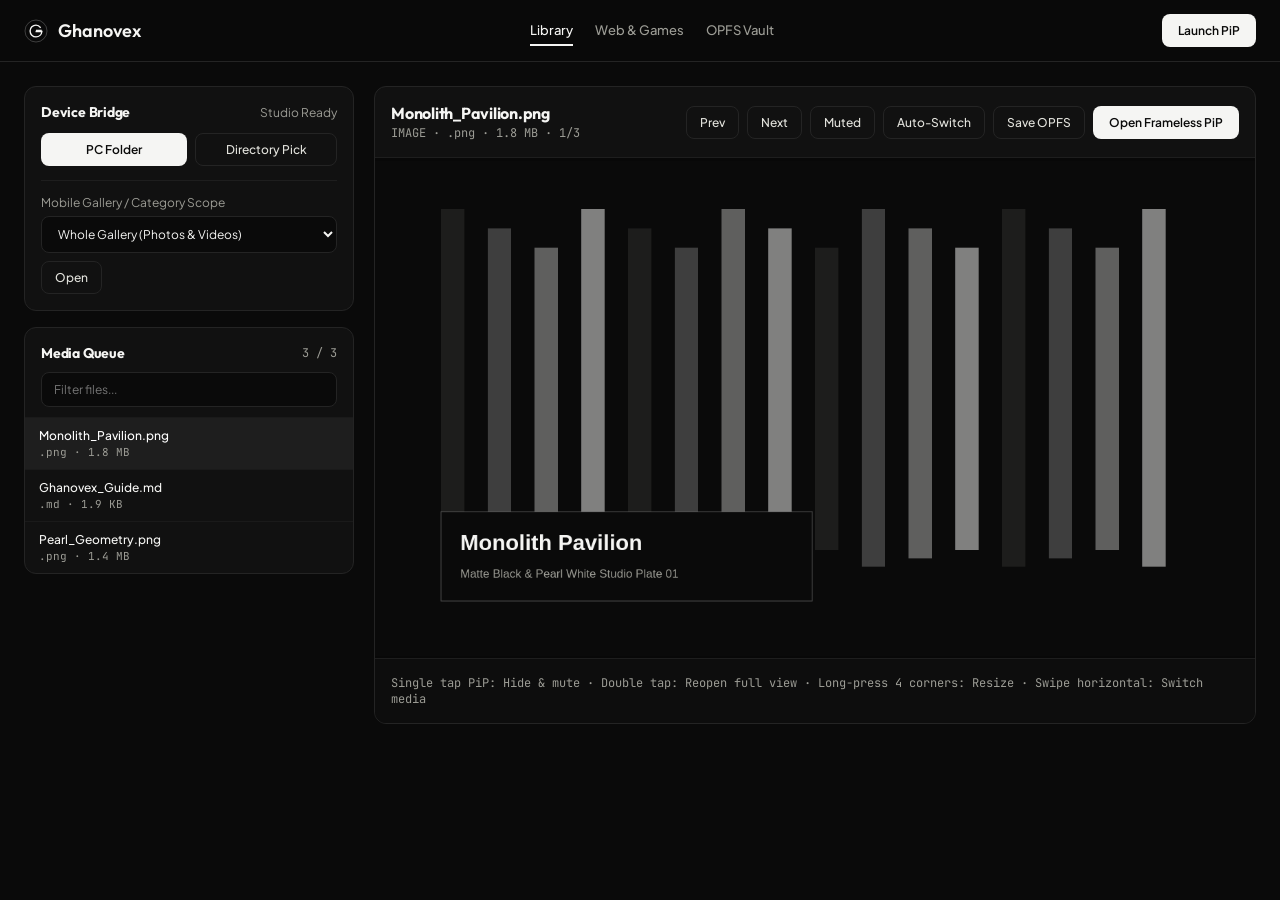
==== commit 0d6bfe1c: "Add files via upload" ====
--- a/index.html
+++ b/index.html
@@ -1,15271 +1,1757 @@
 <!doctype html>
 <html lang="en">
   <head>
-    <script type="importmap">
-      {
-        "imports": {
-          "react": "https://esm.sh/react@19.0.1",
-          "react/jsx-runtime": "https://esm.sh/react@19.0.1/jsx-runtime",
-          "react-dom": "https://esm.sh/react-dom@19.0.1",
-          "react-dom/client": "https://esm.sh/react-dom@19.0.1/client",
-          "lucide-react": "https://esm.sh/lucide-react@0.546.0?external=react"
-        }
-      }
-    </script>
     <meta charset="UTF-8" />
-    <meta name="viewport" content="width=device-width, initial-scale=1.0" />
-    <title>ChromaForge Studio — Local Image Engineering Workstation</title>
     <meta
-      name="description"
-      content="Local 80-tool professional image engineering workstation with OPFS storage, 300MB tab memory governance, and direct File Explorer integration."
+      name="viewport"
+      content="width=device-width, initial-scale=1.0, viewport-fit=cover"
     />
-    <link
-      rel="icon"
-      type="image/svg+xml"
-      href="data:image/svg+xml,%3Csvg xmlns='http://www.w3.org/2000/svg' viewBox='0 0 32 32'%3E%3Crect width='32' height='32' rx='8' fill='%232563eb'/%3E%3Cpath d='M8 11.5L16 7l8 4.5-8 4.5-8-4.5zm0 5.5l8 4.5 8-4.5M8 21.5l8 4.5 8-4.5' fill='none' stroke='%23ffffff' stroke-width='2.2' stroke-linecap='round' stroke-linejoin='round'/%3E%3C/svg%3E"
-    />
+    <meta name="theme-color" content="#0A0A0A" />
+    <title>Ghanovex — Universal OPFS &amp; Picture-in-Picture Studio</title>
     <link rel="preconnect" href="https://fonts.googleapis.com" />
     <link rel="preconnect" href="https://fonts.gstatic.com" crossorigin />
     <link
-      href="https://fonts.googleapis.com/css2?family=JetBrains+Mono:wght@400;500;600&family=Plus+Jakarta+Sans:wght@400;500;600;700&display=swap"
+      href="https://fonts.googleapis.com/css2?family=JetBrains+Mono:wght@400;500&family=Outfit:wght@500;600;700&family=Plus+Jakarta+Sans:wght@400;500;600&display=swap"
       rel="stylesheet"
     />
-    <script type="module">
-      import { createRoot as e } from "react-dom/client";
-      import {
-        useCallback as t,
-        useEffect as n,
-        useMemo as r,
-        useRef as i,
-        useState as a,
-      } from "react";
-      import {
-        Archive as o,
-        ArrowDown as s,
-        ArrowUp as c,
-        BookmarkPlus as l,
-        Check as u,
-        Columns2 as d,
-        Copy as f,
-        Download as p,
-        ExternalLink as m,
-        FileText as h,
-        FileUp as g,
-        FolderOpen as _,
-        FolderOutput as v,
-        Grid2x2 as ee,
-        HardDrive as y,
-        ImagePlus as te,
-        Layers as ne,
-        Moon as b,
-        Play as re,
-        Plus as ie,
-        Redo2 as ae,
-        RefreshCw as x,
-        RotateCcw as S,
-        Search as oe,
-        ShieldCheck as C,
-        Sun as se,
-        Trash2 as ce,
-        Undo2 as le,
-        Upload as ue,
-        X as de,
-        Zap as fe,
-        ZoomIn as pe,
-        ZoomOut as me,
-      } from "lucide-react";
-      import { Fragment as he, jsx as w, jsxs as T } from "react/jsx-runtime";
-      (function () {
-        let e = document.createElement(`link`).relList;
-        if (e && e.supports && e.supports(`modulepreload`)) return;
-        for (let e of document.querySelectorAll(`link[rel="modulepreload"]`))
-          n(e);
-        new MutationObserver((e) => {
-          for (let t of e)
-            if (t.type === `childList`)
-              for (let e of t.addedNodes)
-                e.tagName === `LINK` && e.rel === `modulepreload` && n(e);
-        }).observe(document, { childList: !0, subtree: !0 });
-        function t(e) {
-          let t = {};
-          return (
-            e.integrity && (t.integrity = e.integrity),
-            e.referrerPolicy && (t.referrerPolicy = e.referrerPolicy),
-            (t.credentials =
-              e.crossOrigin === `use-credentials`
-                ? `include`
-                : e.crossOrigin === `anonymous`
-                  ? `omit`
-                  : `same-origin`),
-            t
+    <style>
+      :root {
+        --matte-950: #070707;
+        --matte-900: #0a0a0a;
+        --matte-850: #111111;
+        --matte-800: #171717;
+        --matte-700: #242424;
+        --pearl-50: #ffffff;
+        --pearl-100: #f5f5f3;
+        --pearl-200: #e2e2dc;
+        --pearl-400: #9c9c95;
+        --pearl-500: #6f6f69;
+      }
+      * {
+        box-sizing: border-box;
+        margin: 0;
+        padding: 0;
+      }
+      html,
+      body {
+        min-height: 100%;
+        background: var(--matte-900);
+        color: var(--pearl-100);
+        font-family:
+          "Plus Jakarta Sans",
+          system-ui,
+          -apple-system,
+          sans-serif;
+        -webkit-font-smoothing: antialiased;
+        overscroll-behavior: none;
+      }
+      h1,
+      h2,
+      h3 {
+        font-family: "Outfit", system-ui, sans-serif;
+        letter-spacing: -0.015em;
+      }
+      .mono {
+        font-family: "JetBrains Mono", ui-monospace, monospace;
+        font-variant-numeric: tabular-nums;
+      }
+      button,
+      input,
+      select {
+        font: inherit;
+        color: inherit;
+      }
+      button {
+        cursor: pointer;
+      }
+
+      /* Top Bar (3-zone contract) */
+      header {
+        position: sticky;
+        top: 0;
+        z-index: 30;
+        display: flex;
+        align-items: center;
+        justify-content: space-between;
+        gap: 24px;
+        padding: 14px 24px;
+        background: rgba(10, 10, 10, 0.92);
+        backdrop-filter: blur(12px);
+        border-bottom: 1px solid var(--matte-700);
+      }
+      .brand {
+        display: flex;
+        align-items: center;
+        gap: 10px;
+        font-family: "Outfit", sans-serif;
+        font-weight: 600;
+        font-size: 18px;
+        white-space: nowrap;
+      }
+      nav {
+        display: flex;
+        align-items: center;
+        gap: 22px;
+      }
+      nav button {
+        background: none;
+        border: 0;
+        color: var(--pearl-400);
+        font-size: 13px;
+        font-weight: 500;
+        padding: 6px 0;
+        border-bottom: 2px solid transparent;
+        white-space: nowrap;
+      }
+      nav button.active,
+      nav button:hover {
+        color: var(--pearl-100);
+      }
+      nav button.active {
+        border-bottom-color: var(--pearl-100);
+      }
+      .btn-primary {
+        background: var(--pearl-100);
+        color: var(--matte-900);
+        border: 0;
+        border-radius: 8px;
+        padding: 9px 16px;
+        font-size: 12px;
+        font-weight: 600;
+        white-space: nowrap;
+        transition: background 150ms ease;
+      }
+      .btn-primary:hover {
+        background: var(--pearl-50);
+      }
+      .btn-outline {
+        background: transparent;
+        color: var(--pearl-200);
+        border: 1px solid var(--matte-700);
+        border-radius: 8px;
+        padding: 8px 13px;
+        font-size: 12px;
+        font-weight: 500;
+        white-space: nowrap;
+        transition:
+          background 150ms ease,
+          border-color 150ms ease;
+      }
+      .btn-outline:hover {
+        background: var(--matte-800);
+        border-color: #3a3a3a;
+      }
+      .btn-outline.active {
+        background: var(--pearl-100);
+        color: var(--matte-900);
+        border-color: var(--pearl-100);
+      }
+
+      /* Main Workspace Layout */
+      main {
+        max-width: 1400px;
+        margin: 0 auto;
+        padding: 24px;
+      }
+      .grid-layout {
+        display: grid;
+        grid-template-columns: 330px 1fr;
+        gap: 20px;
+        align-items: start;
+      }
+      @media (max-width: 960px) {
+        .grid-layout {
+          grid-template-columns: 1fr;
+        }
+        header {
+          padding: 12px 16px;
+          gap: 12px;
+        }
+        nav {
+          gap: 12px;
+          overflow-x: auto;
+        }
+      }
+      .panel {
+        background: var(--matte-850);
+        border: 1px solid var(--matte-700);
+        border-radius: 12px;
+        overflow: hidden;
+      }
+      .panel-pad {
+        padding: 16px;
+      }
+      .divider {
+        border-top: 1px solid #1e1e1e;
+        margin: 14px 0;
+      }
+      .row {
+        display: flex;
+        align-items: center;
+        gap: 8px;
+        flex-wrap: wrap;
+      }
+      .between {
+        display: flex;
+        align-items: center;
+        justify-content: space-between;
+        gap: 10px;
+      }
+      .muted {
+        color: var(--pearl-400);
+        font-size: 12px;
+      }
+      select,
+      input[type="text"],
+      input[type="search"] {
+        background: var(--matte-900);
+        border: 1px solid var(--matte-700);
+        border-radius: 8px;
+        padding: 9px 12px;
+        font-size: 12px;
+        color: var(--pearl-100);
+        outline: none;
+      }
+      select:focus,
+      input:focus {
+        border-color: var(--pearl-100);
+      }
+
+      /* Queue List */
+      .queue-list {
+        max-height: 360px;
+        overflow-y: auto;
+      }
+      .queue-item {
+        width: 100%;
+        display: flex;
+        align-items: center;
+        justify-content: space-between;
+        gap: 10px;
+        padding: 10px 14px;
+        background: transparent;
+        border: 0;
+        border-top: 1px solid #1a1a1a;
+        text-align: left;
+      }
+      .queue-item:hover {
+        background: #161616;
+      }
+      .queue-item.active {
+        background: #1e1e1e;
+        color: var(--pearl-50);
+      }
+      .queue-name {
+        font-size: 12px;
+        font-weight: 500;
+        overflow: hidden;
+        text-overflow: ellipsis;
+        white-space: nowrap;
+      }
+      .queue-meta {
+        font-size: 11px;
+        color: var(--pearl-400);
+        margin-top: 2px;
+      }
+
+      /* Stage */
+      .stage-body {
+        height: 500px;
+        background: #080808;
+        position: relative;
+        overflow: hidden;
+        display: flex;
+        align-items: center;
+        justify-content: center;
+      }
+      .stage-body img,
+      .stage-body video {
+        width: 100%;
+        height: 100%;
+        object-fit: contain;
+        background: #080808;
+      }
+      .stage-body iframe {
+        width: 100%;
+        height: 100%;
+        border: 0;
+        background: #0a0a0a;
+      }
+      .doc-box {
+        width: 100%;
+        height: 100%;
+        overflow-y: auto;
+        padding: 24px 28px;
+        white-space: pre-wrap;
+        font-size: 14px;
+        line-height: 1.7;
+        color: var(--pearl-200);
+        background: #0c0c0c;
+      }
+
+      /* Frameless Floating Picture-in-Picture (Zero Frame Chrome) */
+      #pip-window {
+        position: fixed;
+        top: 0;
+        left: 0;
+        z-index: 9999;
+        display: none;
+        background: #0a0a0a;
+        overflow: hidden;
+        user-select: none;
+        box-shadow: 0 24px 64px rgba(0, 0, 0, 0.92);
+      }
+      #pip-window.active {
+        display: block;
+      }
+      #pip-window.resizing {
+        outline: 1px solid rgba(245, 245, 243, 0.55);
+      }
+      #pip-content {
+        width: 100%;
+        height: 100%;
+        position: relative;
+      }
+      #pip-content img,
+      #pip-content video {
+        width: 100%;
+        height: 100%;
+        object-fit: contain;
+        pointer-events: none;
+        background: #0a0a0a;
+      }
+      #pip-content .pip-doc {
+        width: 100%;
+        height: 100%;
+        overflow-y: auto;
+        overscroll-behavior: contain;
+        padding: 20px;
+        white-space: pre-wrap;
+        font-size: 13px;
+        line-height: 1.65;
+        color: var(--pearl-200);
+        background: #0e0e0e;
+      }
+      #pip-content iframe {
+        border: 0;
+        background: #0a0a0a;
+      }
+      .pip-controls {
+        position: absolute;
+        top: 10px;
+        right: 10px;
+        z-index: 25;
+        display: flex;
+        align-items: center;
+        gap: 6px;
+      }
+      .pip-mini-btn {
+        width: 32px;
+        height: 32px;
+        border-radius: 999px;
+        border: 0;
+        background: rgba(0, 0, 0, 0.38);
+        backdrop-filter: blur(6px);
+        color: #f5f5f3;
+        display: inline-flex;
+        align-items: center;
+        justify-content: center;
+        font-size: 12px;
+      }
+      .pip-mini-btn.on {
+        background: rgba(245, 245, 243, 0.92);
+        color: #0a0a0a;
+      }
+      .pip-progress {
+        position: absolute;
+        left: 0;
+        right: 0;
+        bottom: 0;
+        height: 2px;
+        background: rgba(245, 245, 243, 0.14);
+        pointer-events: none;
+      }
+      .pip-progress-fill {
+        height: 100%;
+        width: 0%;
+        background: #f5f5f3;
+      }
+      .pip-corner {
+        position: absolute;
+        width: 44px;
+        height: 44px;
+        z-index: 30;
+        touch-action: none;
+      }
+      .pip-corner.nw {
+        top: 0;
+        left: 0;
+        cursor: nwse-resize;
+      }
+      .pip-corner.ne {
+        top: 0;
+        right: 0;
+        cursor: nesw-resize;
+      }
+      .pip-corner.sw {
+        bottom: 0;
+        left: 0;
+        cursor: nesw-resize;
+      }
+      .pip-corner.se {
+        bottom: 0;
+        right: 0;
+        cursor: nwse-resize;
+      }
+
+      /* Minimized Floating Ghanovex Circle */
+      #pip-circle {
+        position: fixed;
+        top: 0;
+        left: 0;
+        z-index: 10000;
+        display: none;
+        width: 56px;
+        height: 56px;
+        border-radius: 999px;
+        background: #0a0a0a;
+        border: 1px solid rgba(245, 245, 243, 0.36);
+        box-shadow: 0 14px 38px rgba(0, 0, 0, 0.85);
+        align-items: center;
+        justify-content: center;
+        touch-action: none;
+      }
+      #pip-circle.active {
+        display: flex;
+      }
+      .hidden {
+        display: none !important;
+      }
+    </style>
+  </head>
+  <body>
+    <header>
+      <div class="brand">
+        <svg
+          width="24"
+          height="24"
+          viewBox="0 0 48 48"
+          fill="none"
+          aria-hidden="true"
+        >
+          <circle
+            cx="24"
+            cy="24"
+            r="22"
+            stroke="#F5F5F3"
+            stroke-opacity="0.3"
+            stroke-width="1.5"
+          />
+          <path
+            d="M32.5 16.5C30.4 13.8 27.4 12.2 24 12.2C17.5 12.2 12.2 17.5 12.2 24C12.2 30.5 17.5 35.8 24 35.8C30.2 35.8 35.2 31.1 35.7 25H24.5"
+            stroke="#F5F5F3"
+            stroke-width="2.8"
+            stroke-linecap="square"
+          />
+          <rect x="24" y="21.5" width="11.5" height="2.4" fill="#F5F5F3" />
+        </svg>
+        <span>Ghanovex</span>
+      </div>
+      <nav aria-label="Primary sections">
+        <button type="button" class="active" data-tab="library">Library</button>
+        <button type="button" data-tab="web">Web &amp; Games</button>
+        <button type="button" data-tab="opfs">OPFS Vault</button>
+      </nav>
+      <button type="button" class="btn-primary" id="header-pip-btn">
+        Launch PiP
+      </button>
+    </header>
+
+    <main>
+      <!-- LIBRARY TAB -->
+      <section id="tab-library" class="grid-layout">
+        <aside style="display: flex; flex-direction: column; gap: 16px">
+          <div class="panel panel-pad">
+            <div class="between" style="margin-bottom: 12px">
+              <h2 style="font-size: 14px">Device Bridge</h2>
+              <span class="muted" id="source-label">Studio Ready</span>
+            </div>
+            <div class="row" style="margin-bottom: 12px">
+              <button
+                type="button"
+                class="btn-primary"
+                style="flex: 1"
+                id="btn-pc-folder"
+              >
+                PC Folder
+              </button>
+              <button
+                type="button"
+                class="btn-outline"
+                style="flex: 1"
+                id="btn-dir-pick"
+              >
+                Directory Pick
+              </button>
+            </div>
+            <div class="divider"></div>
+            <label
+              for="mobile-cat"
+              class="muted"
+              style="display: block; margin-bottom: 6px"
+              >Mobile Gallery / Category Scope</label
+            >
+            <div class="row">
+              <select id="mobile-cat" style="flex: 1">
+                <option value="image/*,video/*">
+                  Whole Gallery (Photos &amp; Videos)
+                </option>
+                <option value="image/*">Photos &amp; Camera Roll</option>
+                <option value="video/*">Videos &amp; Clips</option>
+                <option
+                  value=".pdf,.doc,.docx,.txt,.md,.csv,.json,.xml,.rtf,.html"
+                >
+                  Documents &amp; PDFs
+                </option>
+                <option value="*/*">All Device Files</option>
+              </select>
+              <button type="button" class="btn-outline" id="btn-mobile-open">
+                Open
+              </button>
+            </div>
+            <input type="file" id="input-mobile" multiple class="hidden" />
+            <input
+              type="file"
+              id="input-dir"
+              multiple
+              webkitdirectory
+              directory
+              class="hidden"
+            />
+          </div>
+
+          <div class="panel">
+            <div class="panel-pad" style="padding-bottom: 10px">
+              <div class="between" style="margin-bottom: 10px">
+                <h2 style="font-size: 14px">Media Queue</h2>
+                <span class="mono muted" id="queue-count">0 items</span>
+              </div>
+              <input
+                type="search"
+                id="search-input"
+                placeholder="Filter files..."
+                style="width: 100%"
+              />
+            </div>
+            <div id="queue-list" class="queue-list"></div>
+          </div>
+        </aside>
+
+        <section class="panel">
+          <div
+            class="panel-pad between"
+            style="border-bottom: 1px solid #1e1e1e; flex-wrap: wrap"
+          >
+            <div style="min-width: 0">
+              <h2 id="stage-title" style="font-size: 16px">Select Media</h2>
+              <div id="stage-meta" class="mono muted" style="margin-top: 2px">
+                300 MB chunk ceiling active
+              </div>
+            </div>
+            <div class="row">
+              <button type="button" class="btn-outline" id="btn-prev">
+                Prev
+              </button>
+              <button type="button" class="btn-outline" id="btn-next">
+                Next
+              </button>
+              <button type="button" class="btn-outline" id="btn-stage-mute">
+                Muted
+              </button>
+              <button type="button" class="btn-outline" id="btn-stage-auto">
+                Auto-Switch
+              </button>
+              <button type="button" class="btn-outline" id="btn-save-opfs">
+                Save OPFS
+              </button>
+              <button type="button" class="btn-primary" id="btn-stage-pip">
+                Open Frameless PiP
+              </button>
+            </div>
+          </div>
+          <div id="stage-body" class="stage-body"></div>
+          <div
+            id="stage-footer"
+            class="panel-pad mono muted"
+            style="border-top: 1px solid #1e1e1e; background: #0d0d0d"
+          >
+            Single tap PiP: Hide &amp; mute · Double tap: Reopen full view ·
+            Long-press 4 corners: Resize · Swipe horizontal: Switch media
+          </div>
+        </section>
+      </section>
+
+      <!-- WEB & GAMES TAB -->
+      <section
+        id="tab-web"
+        class="hidden"
+        style="display: flex; flex-direction: column; gap: 18px"
+      >
+        <div class="panel panel-pad">
+          <h2 style="font-size: 18px; margin-bottom: 6px">
+            Open Any Website or Game in PiP
+          </h2>
+          <p class="muted" style="margin-bottom: 14px">
+            Portrait websites default to vertical portrait PiP. Landscape games
+            default to widescreen PiP with zoom, orientation flip, and
+            pause-on-hide.
+          </p>
+          <form id="web-form" class="row">
+            <input
+              type="text"
+              id="web-url-input"
+              placeholder="https://en.m.wikipedia.org  or  https://play.2048game.com"
+              style="flex: 1; min-width: 240px"
+            />
+            <select id="web-orient-select">
+              <option value="auto">Auto Orientation</option>
+              <option value="portrait">Portrait</option>
+              <option value="landscape">Landscape</option>
+            </select>
+            <button type="submit" class="btn-primary">Float in PiP</button>
+          </form>
+        </div>
+        <div
+          style="
+            display: grid;
+            grid-template-columns: repeat(auto-fit, minmax(280px, 1fr));
+            gap: 16px;
+          "
+        >
+          <div class="panel panel-pad">
+            <div class="muted" style="margin-bottom: 6px">
+              Interactive Game · Default Landscape
+            </div>
+            <h3 style="font-size: 16px; margin-bottom: 8px">Monolith Rally</h3>
+            <p class="muted" style="margin-bottom: 14px">
+              Offline monochrome arcade rally that opens in landscape PiP and
+              pauses cleanly when hidden.
+            </p>
+            <button type="button" class="btn-primary" id="launch-game-preset">
+              Launch Landscape Game PiP
+            </button>
+          </div>
+          <div class="panel panel-pad">
+            <div class="muted" style="margin-bottom: 6px">
+              Portrait Website · Default Portrait
+            </div>
+            <h3 style="font-size: 16px; margin-bottom: 8px">
+              Monochrome Dispatch
+            </h3>
+            <p class="muted" style="margin-bottom: 14px">
+              Portrait mobile reader that opens in vertical portrait PiP with
+              instant orientation toggle.
+            </p>
+            <button type="button" class="btn-primary" id="launch-web-preset">
+              Launch Portrait Web PiP
+            </button>
+          </div>
+        </div>
+      </section>
+
+      <!-- OPFS VAULT TAB -->
+      <section
+        id="tab-opfs"
+        class="hidden"
+        style="display: flex; flex-direction: column; gap: 16px"
+      >
+        <div class="panel panel-pad between" style="flex-wrap: wrap">
+          <div>
+            <h2 style="font-size: 18px">
+              Origin Private File System (OPFS) Vault
+            </h2>
+            <p class="muted" id="opfs-status" style="margin-top: 4px">
+              Checking browser OPFS support...
+            </p>
+          </div>
+          <div class="row">
+            <button type="button" class="btn-primary" id="btn-opfs-import">
+              Import Files to OPFS
+            </button>
+            <button type="button" class="btn-outline" id="btn-opfs-clear">
+              Clear Vault
+            </button>
+            <input type="file" id="input-opfs" multiple class="hidden" />
+          </div>
+        </div>
+        <div class="panel" id="opfs-list"></div>
+      </section>
+    </main>
+
+    <!-- FRAMELESS FLOATING PIP WINDOW -->
+    <div
+      id="pip-window"
+      role="region"
+      aria-label="Frameless Picture-in-Picture"
+    >
+      <div id="pip-content"></div>
+      <div class="pip-controls" id="pip-controls"></div>
+      <div class="pip-progress">
+        <div class="pip-progress-fill" id="pip-progress-fill"></div>
+      </div>
+      <div class="pip-corner nw" data-corner="nw"></div>
+      <div class="pip-corner ne" data-corner="ne"></div>
+      <div class="pip-corner sw" data-corner="sw"></div>
+      <div class="pip-corner se" data-corner="se"></div>
+    </div>
+
+    <!-- MINIMIZED FLOATING GHANOVEX CIRCLE -->
+    <button
+      type="button"
+      id="pip-circle"
+      aria-label="Restore Ghanovex Picture-in-Picture"
+      title="Tap to unmute and restore"
+    >
+      <svg
+        width="30"
+        height="30"
+        viewBox="0 0 48 48"
+        fill="none"
+        aria-hidden="true"
+      >
+        <circle
+          cx="24"
+          cy="24"
+          r="22"
+          stroke="#F5F5F3"
+          stroke-opacity="0.28"
+          stroke-width="1.5"
+        />
+        <path
+          d="M32.5 16.5C30.4 13.8 27.4 12.2 24 12.2C17.5 12.2 12.2 17.5 12.2 24C12.2 30.5 17.5 35.8 24 35.8C30.2 35.8 35.2 31.1 35.7 25H24.5"
+          stroke="#F5F5F3"
+          stroke-width="2.6"
+          stroke-linecap="square"
+        />
+        <rect x="24" y="21.5" width="11.5" height="2.4" fill="#F5F5F3" />
+        <circle cx="24" cy="24" r="2.2" fill="#FFFFFF" />
+      </svg>
+    </button>
+
+    <script>
+      (() => {
+        const MAX_CAP = 300 * 1024 * 1024; // 300 MB hard stream chunk cap
+        const CHUNK_SIZE = 4 * 1024 * 1024;
+        const IMAGE_MS = 3000;
+        const LONG_PRESS_MS = 320;
+        const DOUBLE_TAP_MS = 260;
+
+        // LRU 300MB-capped File.slice chunk manager
+        class ChunkStreamManager {
+          constructor(file) {
+            this.file = file;
+            this.cache = new Map();
+            this.cachedBytes = 0;
+            this.evictions = 0;
+            this.tick = 0;
+            this.activeChunk = 0;
+          }
+          get totalChunks() {
+            return Math.max(1, Math.ceil((this.file?.size || 0) / CHUNK_SIZE));
+          }
+          async prefetch(idx) {
+            if (!this.file) return;
+            for (
+              let i = idx;
+              i <= Math.min(this.totalChunks - 1, idx + 1);
+              i++
+            ) {
+              if (this.cache.has(i)) {
+                this.cache.get(i).t = ++this.tick;
+                continue;
+              }
+              const buf = await this.file
+                .slice(
+                  i * CHUNK_SIZE,
+                  Math.min(this.file.size, (i + 1) * CHUNK_SIZE),
+                )
+                .arrayBuffer();
+              while (
+                this.cachedBytes + buf.byteLength > MAX_CAP &&
+                this.cache.size > 0
+              ) {
+                let oldestK = null,
+                  oldestT = Infinity;
+                for (const [k, v] of this.cache) {
+                  if (v.t < oldestT) {
+                    oldestT = v.t;
+                    oldestK = k;
+                  }
+                }
+                if (oldestK === null) break;
+                this.cachedBytes -= this.cache.get(oldestK).buf.byteLength;
+                this.cache.delete(oldestK);
+                this.evictions++;
+              }
+              this.cache.set(i, { buf, t: ++this.tick });
+              this.cachedBytes += buf.byteLength;
+            }
+            this.activeChunk = idx;
+          }
+          clear() {
+            this.cache.clear();
+            this.cachedBytes = 0;
+          }
+        }
+
+        const fmtBytes = (b) => {
+          if (!b || b <= 0) return "0 B";
+          const u = ["B", "KB", "MB", "GB", "TB"];
+          const e = Math.min(
+            Math.floor(Math.log(b) / Math.log(1024)),
+            u.length - 1,
           );
-        }
-        function n(e) {
-          if (e.ep) return;
-          e.ep = !0;
-          let n = t(e);
-          fetch(e.href, n);
-        }
-      })();
-      function E(e) {
-        return e < 0 ? 0 : e > 255 ? 255 : Math.round(e);
-      }
-      function D(e, t, n, r = 64, i = !0) {
-        let a = Math.max(2, Math.min(256, Math.round(r))),
-          o = Math.max(1, Math.floor((t * n) / 16e3)),
-          s = [];
-        for (let r = 0; r < t * n; r += o) {
-          let t = r * 4;
-          e[t + 3] < 16 || s.push([e[t], e[t + 1], e[t + 2], e[t + 3]]);
-        }
-        if (s.length === 0)
-          return { rgba: new Uint8ClampedArray(e), palette: [[0, 0, 0]] };
-        let c = [{ colors: s }];
-        for (; c.length < a; ) {
-          let e = -1,
-            t = -1,
-            n = 0;
-          for (let r = 0; r < c.length; r++) {
-            let i = c[r].colors;
-            if (!(i.length < 2))
-              for (let a = 0; a < 3; a++) {
-                let o = 255,
-                  s = 0;
-                for (let e = 0; e < i.length; e++) {
-                  let t = i[e][a];
-                  (t < o && (o = t), t > s && (s = t));
+          return (b / Math.pow(1024, e)).toFixed(e === 0 ? 0 : 1) + " " + u[e];
+        };
+
+        const detectKind = (name, mime = "") => {
+          const ext = (name.split(".").pop() || "").toLowerCase();
+          if (ext === "pdf" || mime === "application/pdf") return "pdf";
+          if (
+            [
+              "png",
+              "jpg",
+              "jpeg",
+              "webp",
+              "gif",
+              "avif",
+              "svg",
+              "bmp",
+              "ico",
+              "heic",
+              "tiff",
+              "tif",
+            ].includes(ext) ||
+            mime.startsWith("image/")
+          )
+            return "image";
+          if (
+            [
+              "mp4",
+              "webm",
+              "mov",
+              "mkv",
+              "ogv",
+              "m4v",
+              "avi",
+              "ts",
+              "3gp",
+            ].includes(ext) ||
+            mime.startsWith("video/")
+          )
+            return "video";
+          if (
+            ["mp3", "wav", "flac", "ogg", "m4a", "aac", "opus"].includes(ext) ||
+            mime.startsWith("audio/")
+          )
+            return "audio";
+          return "document";
+        };
+
+        const makePlate = (title, sub) => {
+          const c = document.createElement("canvas");
+          c.width = 1280;
+          c.height = 720;
+          const g = c.getContext("2d");
+          g.fillStyle = "#0A0A0A";
+          g.fillRect(0, 0, 1280, 720);
+          for (let i = 0; i < 16; i++) {
+            g.fillStyle =
+              "rgba(245,245,243," + (0.08 + (i % 4) * 0.14).toFixed(2) + ")";
+            g.fillRect(96 + i * 68, 70 + (i % 3) * 28, 34, 520 - (i % 3) * 40);
+          }
+          g.fillStyle = "#0A0A0A";
+          g.fillRect(96, 510, 540, 130);
+          g.strokeStyle = "rgba(245,245,243,0.3)";
+          g.strokeRect(96, 510, 540, 130);
+          g.fillStyle = "#F5F5F3";
+          g.font = "600 32px Outfit, sans-serif";
+          g.fillText(title, 124, 566);
+          g.fillStyle = "#9C9C95";
+          g.font = "400 17px sans-serif";
+          g.fillText(sub, 124, 606);
+          return c.toDataURL("image/png");
+        };
+
+        const GAME_HTML =
+          '<!doctype html><html><body style="margin:0;overflow:hidden;background:#0A0A0A;color:#F5F5F3;font-family:sans-serif"><canvas id="c" style="width:100vw;height:100vh;display:block"></canvas><script>const c=document.getElementById("c"),x=c.getContext("2d");let W=640,H=360,p=0,y1=.5,y2=.5,bx=.5,by=.5,vx=.008,vy=.005;function r(){W=innerWidth;H=innerHeight;c.width=W;c.height=H}onresize=r;r();onpointermove=e=>y1=Math.max(.14,Math.min(.86,e.clientY/H));onmessage=e=>{if(e.data?.type==="GHANOVEX_PAUSE")p=1;if(e.data?.type==="GHANOVEX_RESUME")p=0};(function l(){if(!p){bx+=vx;by+=vy;if(by<.04||by>.96)vy*=-1;y2+=(by-y2)*.08;if(bx<.06&&Math.abs(by-y1)<.14)vx=Math.abs(vx);if(bx>.94&&Math.abs(by-y2)<.14)vx=-Math.abs(vx);if(bx<0||bx>1){bx=.5;by=.5;vx*=-1}}x.fillStyle="#0A0A0A";x.fillRect(0,0,W,H);x.fillStyle="#F5F5F3";x.fillRect(W*.04,y1*H-H*.11,6,H*.22);x.fillRect(W*.96-6,y2*H-H*.11,6,H*.22);x.beginPath();x.arc(bx*W,by*H,6,0,6.29);x.fill();requestAnimationFrame(l)})()<\/script></body></html>';
+        const WEB_HTML =
+          '<!doctype html><html><body style="margin:0;padding:20px;background:#0C0C0C;color:#F5F5F3;font-family:system-ui,sans-serif;line-height:1.6"><div style="font-size:11px;color:#9C9C95;letter-spacing:.08em">PORTRAIT WEB</div><h1 style="font-size:20px;margin:8px 0 12px">Monochrome Dispatch</h1><p style="color:#C8C8C2;font-size:13px">Portrait websites open automatically in vertical portrait Picture-in-Picture dimensions for effortless reading.</p><hr style="border:0;border-top:1px solid #222;margin:16px 0"/><p style="color:#9C9C95;font-size:13px">Use the translucent corner icons to flip between portrait and landscape, zoom, interact, or collapse into the floating Ghanovex circle.</p></body></html>';
+
+        const state = {
+          items: [
+            {
+              id: "s1",
+              name: "Monolith_Pavilion.png",
+              kind: "image",
+              ext: "png",
+              size: 1840000,
+              url: makePlate(
+                "Monolith Pavilion",
+                "Matte Black & Pearl White Studio Plate 01",
+              ),
+            },
+            {
+              id: "s2",
+              name: "Ghanovex_Guide.md",
+              kind: "document",
+              ext: "md",
+              size: 1920,
+              text: "GHANOVEX STANDALONE EDITION\n===========================\n\n01. Direct OPFS & Device Access\nConnect PC folders via File System Access API or mobile galleries by category.\n\n02. 300 MB Stream Chunk Cap\nLarge videos stream via on-demand 4 MB File.slice chunks with automatic LRU eviction under 300 MB.\n\n03. Frameless Gesture PiP\n• PC Media: 1/2 screen width x 1/2 screen height Landscape.\n• Mobile Media: 1/2 screen width x 1/2 screen height Portrait.\n• Long-press any 4 corners to drag & resize.\n• Single tap hides & mutes into the floating Ghanovex circle.\n• Double tap reopens full view inside app.\n• Horizontal swipe switches files; vertical scroll scrolls documents.\n• Auto-Switch pauses 3s on images, waits for video end, and smoothly scrolls docs before switching.\n\n04. Websites & Games\nPortrait sites open in portrait; landscape games open in landscape with full pause-on-hide support.",
+            },
+            {
+              id: "s3",
+              name: "Pearl_Geometry.png",
+              kind: "image",
+              ext: "png",
+              size: 1520000,
+              url: makePlate(
+                "Pearl Geometry",
+                "Matte Black & Pearl White Studio Plate 02",
+              ),
+            },
+          ],
+          index: 0,
+          filter: "",
+          muted: true,
+          mutedBeforeHide: true,
+          autoSwitch: false,
+          pipActive: false,
+          pipHidden: false,
+          webInteract: true,
+          webZoom: 1,
+          rect: { x: 40, y: 40, width: 640, height: 400 },
+          iconPos: { x: 24, y: 120 },
+          savedVideoTime: 0,
+          savedDocTop: 0,
+          chunkManager: null,
+          autoRaf: 0,
+        };
+
+        const $ = (id) => document.getElementById(id);
+
+        function defaultRectFor(item, forcedOrient) {
+          const vw = innerWidth,
+            vh = innerHeight,
+            mobile = vw < 768 || vh > vw;
+          let w, h;
+          if (item.kind === "web" || item.kind === "game") {
+            const ori =
+              forcedOrient ||
+              item.orient ||
+              (item.kind === "game" ? "landscape" : "portrait");
+            if (ori === "portrait") {
+              h = Math.round(Math.min(vh * 0.66, 620));
+              w = Math.round((h * 9) / 16);
+            } else {
+              w = Math.round(Math.min(vw * 0.56, 800));
+              h = Math.round((w * 9) / 16);
+            }
+          } else {
+            w = Math.round(vw * 0.5);
+            h = Math.round(vh * 0.5);
+            if (mobile && w > h) w = Math.round(h * 0.65);
+            if (!mobile && h > w) h = Math.round(w * 0.625);
+          }
+          w = Math.max(168, Math.min(w, vw - 24));
+          h = Math.max(140, Math.min(h, vh - 24));
+          return {
+            x: Math.max(12, vw - w - 20),
+            y: Math.max(12, vh - h - 20),
+            width: w,
+            height: h,
+          };
+        }
+
+        function applyPipRect() {
+          const el = $("pip-window");
+          el.style.transform =
+            "translate3d(" + state.rect.x + "px," + state.rect.y + "px,0)";
+          el.style.width = state.rect.width + "px";
+          el.style.height = state.rect.height + "px";
+        }
+
+        function applyCirclePos() {
+          const c = $("pip-circle");
+          c.style.transform =
+            "translate3d(" +
+            state.iconPos.x +
+            "px," +
+            state.iconPos.y +
+            "px,0)";
+        }
+
+        function renderQueue() {
+          const list = $("queue-list");
+          list.innerHTML = "";
+          const q = state.filter.toLowerCase();
+          let shown = 0;
+          state.items.forEach((it, idx) => {
+            if (q && !it.name.toLowerCase().includes(q)) return;
+            shown++;
+            const btn = document.createElement("button");
+            btn.type = "button";
+            btn.className =
+              "queue-item" + (idx === state.index ? " active" : "");
+            const left = document.createElement("div");
+            left.style.minWidth = "0";
+            const nm = document.createElement("div");
+            nm.className = "queue-name";
+            nm.textContent = it.name;
+            const mt = document.createElement("div");
+            mt.className = "queue-meta mono";
+            mt.textContent =
+              "." + it.ext + " · " + (it.size ? fmtBytes(it.size) : "Live");
+            left.append(nm, mt);
+            btn.append(left);
+            btn.onclick = () => {
+              state.index = idx;
+              state.savedVideoTime = 0;
+              renderAll();
+            };
+            list.append(btn);
+          });
+          $("queue-count").textContent = shown + " / " + state.items.length;
+        }
+
+        function buildContentNode(item, frameless) {
+          if (item.kind === "image") {
+            const img = document.createElement("img");
+            img.src = item.url;
+            img.alt = item.name;
+            return img;
+          }
+          if (item.kind === "video") {
+            const v = document.createElement("video");
+            v.src = item.url;
+            v.muted = state.muted;
+            v.playsInline = true;
+            v.controls = !frameless;
+            if (state.savedVideoTime > 0) v.currentTime = state.savedVideoTime;
+            if (item.file) {
+              state.chunkManager?.clear();
+              state.chunkManager = new ChunkStreamManager(item.file);
+              state.chunkManager.prefetch(0);
+            }
+            v.ontimeupdate = () => {
+              state.savedVideoTime = v.currentTime;
+              if (state.chunkManager && v.duration > 0) {
+                const idx = Math.floor(
+                  (v.currentTime / v.duration) * state.chunkManager.totalChunks,
+                );
+                if (idx !== state.chunkManager.activeChunk) {
+                  state.chunkManager.prefetch(idx).then(() => {
+                    $("stage-footer").textContent =
+                      "Stream Chunk Buffer · " +
+                      fmtBytes(state.chunkManager.cachedBytes) +
+                      " / 300 MB cap · Chunk " +
+                      (idx + 1) +
+                      "/" +
+                      state.chunkManager.totalChunks;
+                  });
                 }
-                let c = s - o;
-                c > t && ((t = c), (e = r), (n = a));
               }
-          }
-          if (e === -1 || t <= 1) break;
-          let r = c.splice(e, 1)[0];
-          r.colors.sort((e, t) => e[n] - t[n]);
-          let i = Math.floor(r.colors.length / 2);
-          c.push(
-            { colors: r.colors.slice(0, i) },
-            { colors: r.colors.slice(i) },
-          );
-        }
-        let l = c.map((e) => {
-            let t = 0,
-              n = 0,
-              r = 0;
-            for (let i of e.colors) ((t += i[0]), (n += i[1]), (r += i[2]));
-            let i = Math.max(1, e.colors.length);
-            return [Math.round(t / i), Math.round(n / i), Math.round(r / i)];
-          }),
-          u = new Float32Array(e.length);
-        for (let t = 0; t < e.length; t++) u[t] = e[t];
-        let d = new Uint8ClampedArray(e.length),
-          f = (e, t, n) => {
-            let r = l[0],
-              i = 1 / 0;
-            for (let a = 0; a < l.length; a++) {
-              let o = l[a],
-                s = e - o[0],
-                c = t - o[1],
-                u = n - o[2],
-                d = s * s * 0.299 + c * c * 0.587 + u * u * 0.114;
-              d < i && ((i = d), (r = o));
-            }
-            return r;
-          };
-        for (let r = 0; r < n; r++)
-          for (let a = 0; a < t; a++) {
-            let o = (r * t + a) * 4,
-              s = e[o + 3];
-            if (((d[o + 3] = s), s < 16)) {
-              ((d[o] = 0), (d[o + 1] = 0), (d[o + 2] = 0));
-              continue;
-            }
-            let c = u[o],
-              l = u[o + 1],
-              p = u[o + 2],
-              [m, h, g] = f(c, l, p);
-            if (((d[o] = m), (d[o + 1] = h), (d[o + 2] = g), i)) {
-              let e = c - m,
-                i = l - h,
-                o = p - g,
-                s = (s, c, l) => {
-                  let d = a + s,
-                    f = r + c;
-                  if (d < 0 || d >= t || f < 0 || f >= n) return;
-                  let p = (f * t + d) * 4;
-                  ((u[p] += e * l), (u[p + 1] += i * l), (u[p + 2] += o * l));
-                };
-              (s(1, 0, 7 / 16),
-                s(-1, 1, 3 / 16),
-                s(0, 1, 5 / 16),
-                s(1, 1, 1 / 16));
-            }
-          }
-        return { rgba: d, palette: l };
-      }
-      function ge(e, t, n) {
-        return (
-          `#` +
-          [e, t, n]
-            .map((e) => E(e).toString(16).padStart(2, `0`))
-            .join(``)
-            .toUpperCase()
-        );
-      }
-      function _e(e, t, n) {
-        let r = e / 255,
-          i = t / 255,
-          a = n / 255,
-          o = Math.max(r, i, a),
-          s = Math.min(r, i, a),
-          c = (o + s) / 2,
-          l = 0,
-          u = 0;
-        if (o !== s) {
-          let e = o - s;
-          switch (((u = c > 0.5 ? e / (2 - o - s) : e / (o + s)), o)) {
-            case r:
-              l = (i - a) / e + (i < a ? 6 : 0);
-              break;
-            case i:
-              l = (a - r) / e + 2;
-              break;
-            default:
-              l = (r - i) / e + 4;
-          }
-          l *= 60;
-        }
-        return `hsl(${Math.round(l)}, ${Math.round(u * 100)}%, ${Math.round(c * 100)}%)`;
-      }
-      function O(e, t, n, r = 6) {
-        let { palette: i } = D(e, t, n, Math.max(2, Math.min(12, r)), !1),
-          a = new Uint32Array(i.length),
-          o = Math.max(1, Math.floor((t * n) / 12e3)),
-          s = 0;
-        for (let r = 0; r < t * n; r += o) {
-          let t = r * 4;
-          if (e[t + 3] < 32) continue;
-          let n = e[t],
-            o = e[t + 1],
-            c = e[t + 2],
-            l = 0,
-            u = 1 / 0;
-          for (let e = 0; e < i.length; e++) {
-            let t = n - i[e][0],
-              r = o - i[e][1],
-              a = c - i[e][2],
-              s = t * t + r * r + a * a;
-            s < u && ((u = s), (l = e));
-          }
-          (a[l]++, s++);
-        }
-        let c = i
-          .map(([e, t, n], r) => ({
-            hex: ge(e, t, n),
-            rgb: `rgb(${e}, ${t}, ${n})`,
-            hsl: _e(e, t, n),
-            percent: s > 0 ? Math.round((a[r] / s) * 1e3) / 10 : 0,
-          }))
-          .sort((e, t) => t.percent - e.percent);
-        return {
-          colors: c,
-          cssVariables: `:root {\n${c.map(
-            (e, t) => `  --palette-${t + 1}: ${e.hex}; /* ${e.percent}% */`,
-          ).join(`
-`)}\n}`,
-        };
-      }
-      var ve = `0123456789ABCDEFGHIJKLMNOPQRSTUVWXYZabcdefghijklmnopqrstuvwxyz#$%*+,-.:;=?@[]^_{|}~`;
-      function k(e, t) {
-        let n = ``;
-        for (let r = 1; r <= t; r++) {
-          let i = Math.floor(e / 83 ** (t - r)) % 83;
-          n += ve[Math.max(0, Math.min(82, i))];
-        }
-        return n;
-      }
-      function ye(e) {
-        let t = e / 255;
-        return t <= 0.04045 ? t / 12.92 : ((t + 0.055) / 1.055) ** 2.4;
-      }
-      function A(e) {
-        let t = Math.max(0, Math.min(1, e));
-        return Math.round(
-          t <= 0.0031308
-            ? t * 12.92 * 255 + 0.5
-            : (1.055 * t ** (1 / 2.4) - 0.055) * 255 + 0.5,
-        );
-      }
-      function be(e, t) {
-        return Math.sign(e) * Math.abs(e) ** +t;
-      }
-      function xe(e, t, n, r = 4, i = 3) {
-        let a = Math.max(1, Math.min(9, r)),
-          o = Math.max(1, Math.min(9, i)),
-          s = [];
-        for (let r = 0; r < o; r++)
-          for (let i = 0; i < a; i++) {
-            let a = i === 0 && r === 0 ? 1 : 2,
-              o = 0,
-              c = 0,
-              l = 0;
-            for (let s = 0; s < n; s++) {
-              let u = Math.cos((Math.PI * r * s) / n);
-              for (let n = 0; n < t; n++) {
-                let r = a * Math.cos((Math.PI * i * n) / t) * u,
-                  d = (s * t + n) * 4;
-                ((o += r * ye(e[d])),
-                  (c += r * ye(e[d + 1])),
-                  (l += r * ye(e[d + 2])));
-              }
-            }
-            let u = 1 / (t * n);
-            s.push([o * u, c * u, l * u]);
-          }
-        let c = s[0],
-          l = s.slice(1),
-          u = k(a - 1 + (o - 1) * 9, 1),
-          d = 0;
-        for (let e of l)
-          d = Math.max(d, Math.abs(e[0]), Math.abs(e[1]), Math.abs(e[2]));
-        let f = 0,
-          p = 1;
-        l.length > 0
-          ? ((f = Math.max(0, Math.min(82, Math.floor(d * 166 - 0.5)))),
-            (p = (f + 1) / 166),
-            (u += k(f, 1)))
-          : (u += k(0, 1));
-        let m = (A(c[0]) << 16) + (A(c[1]) << 8) + A(c[2]);
-        u += k(m, 4);
-        for (let e of l) {
-          let t = Math.max(
-              0,
-              Math.min(18, Math.floor(be(e[0] / p, 0.5) * 9 + 9.5)),
-            ),
-            n = Math.max(
-              0,
-              Math.min(18, Math.floor(be(e[1] / p, 0.5) * 9 + 9.5)),
-            ),
-            r = Math.max(
-              0,
-              Math.min(18, Math.floor(be(e[2] / p, 0.5) * 9 + 9.5)),
-            );
-          u += k(t * 19 * 19 + n * 19 + r, 2);
-        }
-        return u;
-      }
-      function Se(e, t) {
-        let n = [],
-          r = [];
-        for (let i = 0; i < 4; i++) {
-          let { x: a, y: o } = e[i],
-            { x: s, y: c } = t[i];
-          (n.push([a, o, 1, 0, 0, 0, -s * a, -s * o]),
-            r.push(s),
-            n.push([0, 0, 0, a, o, 1, -c * a, -c * o]),
-            r.push(c));
-        }
-        for (let e = 0; e < 8; e++) {
-          let t = e;
-          for (let r = e + 1; r < 8; r++)
-            Math.abs(n[r][e]) > Math.abs(n[t][e]) && (t = r);
-          (([n[e], n[t]] = [n[t], n[e]]), ([r[e], r[t]] = [r[t], r[e]]));
-          let i = n[e][e];
-          if (!(Math.abs(i) < 1e-10)) {
-            for (let t = e; t < 8; t++) n[e][t] /= i;
-            r[e] /= i;
-            for (let t = 0; t < 8; t++) {
-              if (t === e) continue;
-              let i = n[t][e];
-              for (let r = e; r < 8; r++) n[t][r] -= i * n[e][r];
-              r[t] -= i * r[e];
-            }
-          }
-        }
-        return [...r, 1];
-      }
-      function j(e, t, n, r, i, a) {
-        let o = Se(
-            [
-              { x: 0, y: 0 },
-              { x: i - 1, y: 0 },
-              { x: i - 1, y: a - 1 },
-              { x: 0, y: a - 1 },
-            ],
-            [
-              { x: r.tl.x * t, y: r.tl.y * n },
-              { x: r.tr.x * t, y: r.tr.y * n },
-              { x: r.br.x * t, y: r.br.y * n },
-              { x: r.bl.x * t, y: r.bl.y * n },
-            ],
-          ),
-          s = new Uint8ClampedArray(i * a * 4);
-        for (let r = 0; r < a; r++)
-          for (let a = 0; a < i; a++) {
-            let c = o[6] * a + o[7] * r + o[8];
-            if (Math.abs(c) < 1e-8) continue;
-            let l = (o[0] * a + o[1] * r + o[2]) / c,
-              u = (o[3] * a + o[4] * r + o[5]) / c;
-            if (l < 0 || u < 0 || l >= t - 1 || u >= n - 1) continue;
-            let d = Math.floor(l),
-              f = Math.floor(u),
-              p = l - d,
-              m = u - f,
-              h = (f * t + d) * 4,
-              g = (f * t + d + 1) * 4,
-              _ = ((f + 1) * t + d) * 4,
-              v = ((f + 1) * t + d + 1) * 4,
-              ee = (r * i + a) * 4;
-            for (let t = 0; t < 4; t++) {
-              let n = e[h + t] * (1 - p) + e[g + t] * p,
-                r = e[_ + t] * (1 - p) + e[v + t] * p;
-              s[ee + t] = Math.round(n * (1 - m) + r * m);
-            }
-          }
-        return s;
-      }
-      function M(e, t, n, r = 18) {
-        let i = e[0],
-          a = e[1],
-          o = e[2],
-          s = e[3] < 16,
-          c = (t) => {
-            let n = e[t + 3];
-            return s
-              ? n <= r
-              : n < 16 ||
-                  (Math.abs(e[t] - i) <= r &&
-                    Math.abs(e[t + 1] - a) <= r &&
-                    Math.abs(e[t + 2] - o) <= r);
-          },
-          l = t,
-          u = n,
-          d = -1,
-          f = -1;
-        for (let e = 0; e < n; e++)
-          for (let n = 0; n < t; n++)
-            c((e * t + n) * 4) ||
-              (n < l && (l = n),
-              n > d && (d = n),
-              e < u && (u = e),
-              e > f && (f = e));
-        return d < l || f < u
-          ? { x: 0, y: 0, w: t, h: n }
-          : { x: l, y: u, w: d - l + 1, h: f - u + 1 };
-      }
-      function N(e, t = 2) {
-        let n = e.length,
-          r = e
-            .replace(/\x3c!--[\s\S]*?--\x3e/g, "")
-            .replace(/\x3c\?xml[\s\S]*?\?\x3e/gi, "")
-            .replace(/\x3c!DOCTYPE[\s\S]*?\x3e/gi, "")
-            .replace(/<metadata[\s\S]*?<\/metadata>/gi, "")
-            .replace(/<title[\s\S]*?<\/title>/gi, "")
-            .replace(/<desc[\s\S]*?<\/desc>/gi, "")
-            .replace(
-              /\s(xmlns:(?:inkscape|sodipodi|sketch|xlink|serif|dc|cc|rdf)|data-name)="[^"]*"/gi,
-              "",
-            )
-            .replace(/\s(?:inkscape|sodipodi):[a-z-]+="[^"]*"/gi, "")
-            .replace(/(\d+\.\d+)/g, (e) => {
-              let n = Number(e);
-              return Number.isFinite(n) ? Number(n.toFixed(t)).toString() : e;
-            })
-            .replace(/>\s+</g, "><")
-            .replace(/\s{2,}/g, " ")
-            .trim();
-
-        return {
-          minified: r,
-          savedPercent:
-            n > 0
-              ? Math.max(0, Math.round(((n - r.length) / n) * 1e3) / 10)
-              : 0,
-        };
-      }
-      function Ce(e, t = `VectorIcon`) {
-        let { minified: n } = N(e),
-          r = {
-            "class=": `className=`,
-            "stroke-width=": `strokeWidth=`,
-            "stroke-linecap=": `strokeLinecap=`,
-            "stroke-linejoin=": `strokeLinejoin=`,
-            "stroke-dasharray=": `strokeDasharray=`,
-            "stroke-dashoffset=": `strokeDashoffset=`,
-            "stroke-opacity=": `strokeOpacity=`,
-            "fill-rule=": `fillRule=`,
-            "clip-rule=": `clipRule=`,
-            "clip-path=": `clipPath=`,
-            "fill-opacity=": `fillOpacity=`,
-            "stop-color=": `stopColor=`,
-            "stop-opacity=": `stopOpacity=`,
-            "font-family=": `fontFamily=`,
-            "font-size=": `fontSize=`,
-            "font-weight=": `fontWeight=`,
-            "text-anchor=": `textAnchor=`,
-          },
-          i = n;
-        for (let [e, t] of Object.entries(r)) i = i.split(e).join(t);
-        return (
-          (i = i.replace(/<svg\b([^>]*)>/, `<svg$1 {...props}>`)),
-          `import React from 'react';\n\nexport function ${t}(props: React.SVGProps<SVGSVGElement>) {\n  return (\n    ${i}\n  );\n}\n`
-        );
-      }
-      function we(e) {
-        let { minified: t } = N(e);
-        return `url("data:image/svg+xml,${encodeURIComponent(t).replace(/%20/g, ` `).replace(/%3D/g, `=`).replace(/%3A/g, `:`).replace(/%2F/g, `/`).replace(/%22/g, `'`)}")`;
-      }
-      function Te(e, t) {
-        let n = t.originalName.replace(/\.[^.]+$/, ``),
-          r = t.ext.replace(/^\./, ``),
-          i = new Date().toISOString().slice(0, 10),
-          a = e
-            .replace(/\{name\}/g, n)
-            .replace(/\{ext\}/g, r)
-            .replace(/\{width\}/g, String(t.width ?? 0))
-            .replace(/\{height\}/g, String(t.height ?? 0))
-            .replace(/\{date\}/g, i)
-            .replace(/\{index:(\d+)\}/g, (e, n) =>
-              String(t.index + 1).padStart(Number(n), `0`),
-            )
-            .replace(/\{index\}/g, String(t.index + 1));
-        return (
-          a.includes(`.`) || (a = `${a}.${r}`),
-          a.replace(/[^a-zA-Z0-9._-]/g, `-`)
-        );
-      }
-      function P(e, t = 4) {
-        let n = [...e].sort((e, t) => t.height - e.height || t.width - e.width),
-          r = n.reduce((e, n) => e + (n.width + t) * (n.height + t), 0),
-          i = n.reduce((e, n) => Math.max(e, n.width + t * 2), 64),
-          a = Math.max(i, Math.ceil(Math.sqrt(r) * 1.15)),
-          o = t,
-          s = t,
-          c = 0,
-          l = 0,
-          u = [];
-        for (let e of n)
-          (o + e.width + t > a && o > t && ((o = t), (s += c + t), (c = 0)),
-            u.push({
-              name: e.name,
-              x: o,
-              y: s,
-              width: e.width,
-              height: e.height,
-            }),
-            (o += e.width + t),
-            (c = Math.max(c, e.height)),
-            (l = Math.max(l, o)));
-        let d = Math.max(1, s + c + t),
-          f = [
-            `.sprite { background-image: url("sprite-sheet.png"); background-repeat: no-repeat; display: inline-block; }`,
-            ...u.map(
-              (e) =>
-                `.sprite-${e.name
-                  .replace(/\.[^.]+$/, ``)
-                  .replace(/[^a-zA-Z0-9_-]/g, `-`)
-                  .toLowerCase()} { width: ${e.width}px; height: ${e.height}px; background-position: -${e.x}px -${e.y}px; }`,
-            ),
-          ],
-          p = {
-            meta: {
-              image: `sprite-sheet.png`,
-              size: { w: l, h: d },
-              scale: `1`,
-            },
-            frames: Object.fromEntries(
-              u.map((e) => [
-                e.name,
-                { frame: { x: e.x, y: e.y, w: e.width, h: e.height } },
-              ]),
-            ),
-          };
-        return {
-          width: l,
-          height: d,
-          frames: u,
-          css: f.join(`
-`),
-          json: JSON.stringify(p, null, 2),
-        };
-      }
-      function F(e, t, n, r = `@%#*+=-:. `, i = !1) {
-        let a = i ? r.split(``).reverse().join(``) : r,
-          o = [],
-          s = [];
-        for (let r = 0; r < n; r++) {
-          let n = ``,
-            i = ``;
-          for (let o = 0; o < t; o++) {
-            let s = (r * t + o) * 4,
-              c = e[s],
-              l = e[s + 1],
-              u = e[s + 2],
-              d = (0.299 * c + 0.587 * l + 0.114 * u) / 255,
-              f = a[Math.min(a.length - 1, Math.floor(d * a.length))];
-            ((n += f),
-              (i += `<span style="color:rgb(${c},${l},${u})">${f === `<` ? `&lt;` : f === `>` ? `&gt;` : f === `&` ? `&amp;` : f}</span>`));
-          }
-          (o.push(n), s.push(i));
-        }
-        return {
-          text: o.join(`
-`),
-          html: s.join(`
-`),
-        };
-      }
-      function I(e, t, n, r, i = 12) {
-        let a = n * r,
-          o = new Uint8ClampedArray(a * 4),
-          s = 0;
-        for (let n = 0; n < a; n++) {
-          let r = n * 4,
-            a = Math.abs(e[r] - t[r]),
-            c = Math.abs(e[r + 1] - t[r + 1]),
-            l = Math.abs(e[r + 2] - t[r + 2]);
-          if (Math.max(a, c, l) > i)
-            (s++,
-              (o[r] = 239),
-              (o[r + 1] = 68),
-              (o[r + 2] = 68),
-              (o[r + 3] = 255));
-          else {
-            let t = Math.round(
-              (e[r] * 0.299 + e[r + 1] * 0.587 + e[r + 2] * 0.114) * 0.35,
-            );
-            ((o[r] = t), (o[r + 1] = t), (o[r + 2] = t), (o[r + 3] = 255));
-          }
-        }
-        let c = a > 0 ? Math.round((s / a) * 1e4) / 100 : 0;
-        return { diffRgba: o, diffPixels: s, diffPercent: c };
-      }
-      function Ee(e, t, n, r = `Responsive asset`) {
-        let i = e.replace(/\.[^.]+$/, ``),
-          a = [];
-        for (let e of n) {
-          if (e === `jpg`) continue;
-          let n = e === `avif` ? `image/avif` : `image/webp`,
-            r = t.map((t) => `${i}-${t}w.${e} ${t}w`).join(`, `);
-          a.push(
-            `  <source type="${n}" srcset="${r}" sizes="(max-width: 768px) 100vw, 80vw" />`,
-          );
-        }
-        let o = n.includes(`jpg`) ? `jpg` : (n[n.length - 1] ?? `webp`),
-          s = t.map((e) => `${i}-${e}w.${o} ${e}w`).join(`, `),
-          c = t[t.length - 1] ?? 1024;
-        return `<picture>\n${a.join(`
-`)}\n  <img\n    src="${i}-${c}w.${o}"\n    srcset="${s}"\n    sizes="(max-width: 768px) 100vw, 80vw"\n    alt="${r}"\n    loading="lazy"\n    decoding="async"\n  />\n</picture>`;
-      }
-      function L(e = `My Web App`, t = `#0F172A`) {
-        return JSON.stringify(
-          {
-            name: e,
-            short_name: e,
-            start_url: `/`,
-            display: `standalone`,
-            background_color: `#FFFFFF`,
-            theme_color: t,
-            icons: [
-              {
-                src: `/icon-192.png`,
-                sizes: `192x192`,
-                type: `image/png`,
-                purpose: `any`,
-              },
-              {
-                src: `/icon-512.png`,
-                sizes: `512x512`,
-                type: `image/png`,
-                purpose: `any`,
-              },
-              {
-                src: `/icon-maskable-512.png`,
-                sizes: `512x512`,
-                type: `image/png`,
-                purpose: `maskable`,
-              },
-            ],
-          },
-          null,
-          2,
-        );
-      }
-      function De(e, t) {
-        let n = new Uint8ClampedArray(e.length),
-          r = 2 ** t.exposure,
-          i = (259 * (t.contrast + 255)) / (255 * (259 - t.contrast)),
-          a = 1 / Math.max(0.1, t.gamma);
-        for (let o = 0; o < e.length; o += 4) {
-          for (let s = 0; s < 3; s++) {
-            let c = e[o + s] * r + t.brightness * 2.55,
-              l = Math.max(0, Math.min(1, c / 255));
-            if (t.shadows !== 0) {
-              let e = (1 - l) ** 2;
-              c += t.shadows * 0.9 * e;
-            }
-            if (t.highlights !== 0) {
-              let e = l ** 2;
-              c += t.highlights * 0.9 * e;
-            }
-            ((c = i * (c - 128) + 128),
-              (c = (Math.max(0, Math.min(255, c)) / 255) ** a * 255),
-              (n[o + s] = E(c)));
-          }
-          n[o + 3] = e[o + 3];
-        }
-        return n;
-      }
-      function Oe(e, t) {
-        let n = new Uint8ClampedArray(e.length),
-          r = 1 + t.saturation / 100,
-          i = t.vibrance / 100,
-          a = (t.hue * Math.PI) / 180,
-          o = Math.cos(a),
-          s = Math.sin(a);
-        for (let a = 0; a < e.length; a += 4) {
-          let c = e[a] + t.temperature * 0.65,
-            l = e[a + 1] - t.tint * 0.45,
-            u = e[a + 2] - t.temperature * 0.65;
-          if (t.hue !== 0) {
-            let e =
-                c * (0.299 + 0.701 * o + 0.168 * s) +
-                l * (0.587 - 0.587 * o + 0.33 * s) +
-                u * (0.114 - 0.114 * o - 0.497 * s),
-              t =
-                c * (0.299 - 0.299 * o - 0.328 * s) +
-                l * (0.587 + 0.413 * o + 0.035 * s) +
-                u * (0.114 - 0.114 * o + 0.292 * s),
-              n =
-                c * (0.299 - 0.3 * o + 1.25 * s) +
-                l * (0.587 - 0.588 * o - 1.05 * s) +
-                u * (0.114 + 0.886 * o - 0.203 * s);
-            ((c = e), (l = t), (u = n));
-          }
-          let d = (c + l + u) / 3,
-            f = Math.max(c, l, u),
-            p = r + i * (1 - (f > 0 ? (f - Math.min(c, l, u)) / 255 : 0));
-          ((n[a] = E(d + (c - d) * p)),
-            (n[a + 1] = E(d + (l - d) * p)),
-            (n[a + 2] = E(d + (u - d) * p)),
-            (n[a + 3] = e[a + 3]));
-        }
-        return n;
-      }
-      function ke(e, t) {
-        let n = new Uint8ClampedArray(e.length);
-        for (let r = 0; r < e.length; r += 4) {
-          let i = e[r],
-            a = e[r + 1],
-            o = e[r + 2],
-            s = 0.299 * i + 0.587 * a + 0.114 * o;
+            };
+            v.onended = () => {
+              if (state.autoSwitch && !state.pipHidden) stepItem(1);
+            };
+            setTimeout(() => {
+              if (!state.pipHidden) v.play().catch(() => {});
+            }, 20);
+            return v;
+          }
+          if (item.kind === "pdf") {
+            const f = document.createElement("iframe");
+            f.src = item.url + (frameless ? "#toolbar=0&navpanes=0" : "");
+            f.title = item.name;
+            return f;
+          }
+          if (item.kind === "web" || item.kind === "game") {
+            const f = document.createElement("iframe");
+            f.sandbox =
+              "allow-scripts allow-same-origin allow-forms allow-pointer-lock allow-popups";
+            if (item.srcDoc) f.srcdoc = item.srcDoc;
+            else f.src = item.webUrl;
+            f.style.width = 100 / state.webZoom + "%";
+            f.style.height = 100 / state.webZoom + "%";
+            f.style.transform = "scale(" + state.webZoom + ")";
+            f.style.transformOrigin = "top left";
+            if (frameless && !state.webInteract) f.style.pointerEvents = "none";
+            return f;
+          }
+          const d = document.createElement("div");
+          d.className = frameless ? "pip-doc" : "doc-box";
+          d.textContent = item.text || "Previewing " + item.name;
+          if (frameless && state.savedDocTop)
+            setTimeout(() => {
+              d.scrollTop = state.savedDocTop;
+            }, 10);
+          return d;
+        }
+
+        function stopAutoLoop() {
+          if (state.autoRaf) cancelAnimationFrame(state.autoRaf);
+          state.autoRaf = 0;
+          $("pip-progress-fill").style.width = "0%";
+        }
+
+        function startAutoLoop() {
+          stopAutoLoop();
+          if (!state.pipActive || state.pipHidden || !state.autoSwitch) return;
+          const item = state.items[state.index];
           if (
-            (t === `high-contrast`
-              ? (s = 1.45 * (s - 128) + 128)
-              : t === `film`
-                ? ((s = 0.21 * i + 0.72 * a + 0.07 * o),
-                  (s = 1.18 * (s - 120) + 124))
-                : t === `infrared` && (s = -0.2 * i + 1.45 * a - 0.25 * o),
-            t === `sepia`)
+            !item ||
+            item.kind === "video" ||
+            item.kind === "web" ||
+            item.kind === "game"
           )
-            ((n[r] = E(s * 1.08 + 18)),
-              (n[r + 1] = E(s * 0.96 + 6)),
-              (n[r + 2] = E(s * 0.78 - 10)));
-          else {
-            let e = E(s);
-            ((n[r] = e), (n[r + 1] = e), (n[r + 2] = e));
-          }
-          n[r + 3] = e[r + 3];
-        }
-        return n;
-      }
-      function Ae(e, t, n, r = 1.2) {
-        let i = new Uint8ClampedArray(e.length);
-        for (let a = 0; a < n; a++)
-          for (let o = 0; o < t; o++) {
-            let s = (a * t + o) * 4;
-            if (o === 0 || a === 0 || o === t - 1 || a === n - 1)
-              ((i[s] = e[s]),
-                (i[s + 1] = e[s + 1]),
-                (i[s + 2] = e[s + 2]),
-                (i[s + 3] = e[s + 3]));
-            else {
-              for (let n = 0; n < 3; n++) {
-                let c = e[s + n],
-                  l =
-                    (e[((a - 1) * t + o) * 4 + n] +
-                      e[((a + 1) * t + o) * 4 + n] +
-                      e[(a * t + o - 1) * 4 + n] +
-                      e[(a * t + o + 1) * 4 + n]) *
-                    0.25;
-                i[s + n] = E(c + (c - l) * r);
-              }
-              i[s + 3] = e[s + 3];
-            }
-          }
-        return i;
-      }
-      function je(e, t, n, r = 8, i = 0) {
-        let a = new Uint8ClampedArray(e.length),
-          o = Math.max(2, Math.min(25, Math.round(r))),
-          s = (i * Math.PI) / 180,
-          c = Math.cos(s),
-          l = Math.sin(s);
-        for (let r = 0; r < n; r++)
-          for (let i = 0; i < t; i++) {
-            let s = 0,
-              u = 0,
-              d = 0,
-              f = 0,
-              p = 0,
-              m = (o - 1) / 2;
-            for (let a = 0; a < o; a++) {
-              let o = Math.round(i + (a - m) * c),
-                h = Math.round(r + (a - m) * l);
-              if (o >= 0 && o < t && h >= 0 && h < n) {
-                let n = (h * t + o) * 4;
-                ((s += e[n]),
-                  (u += e[n + 1]),
-                  (d += e[n + 2]),
-                  (f += e[n + 3]),
-                  p++);
-              }
-            }
-            let h = (r * t + i) * 4;
-            ((a[h] = Math.round(s / p)),
-              (a[h + 1] = Math.round(u / p)),
-              (a[h + 2] = Math.round(d / p)),
-              (a[h + 3] = Math.round(f / p)));
-          }
-        return a;
-      }
-      function Me(e, t, n, r, i) {
-        let a = new Uint8ClampedArray(e.length),
-          o = Math.max(1, n * 2.55);
-        for (let n = 0; n < e.length; n += 4) {
-          let s = e[n] - t[0],
-            c = e[n + 1] - t[1],
-            l = e[n + 2] - t[2],
-            u = Math.sqrt(s * s + c * c + l * l);
-          if (u <= o) {
-            if (r === `transparent`) {
-              let t = u > o * 0.7 ? (u - o * 0.7) / (o * 0.3) : 0;
-              ((a[n] = e[n]),
-                (a[n + 1] = e[n + 1]),
-                (a[n + 2] = e[n + 2]),
-                (a[n + 3] = Math.round(e[n + 3] * t)));
-            } else
-              ((a[n] = i[0]),
-                (a[n + 1] = i[1]),
-                (a[n + 2] = i[2]),
-                (a[n + 3] = e[n + 3]));
-          } else
-            ((a[n] = e[n]),
-              (a[n + 1] = e[n + 1]),
-              (a[n + 2] = e[n + 2]),
-              (a[n + 3] = e[n + 3]));
-        }
-        return a;
-      }
-      function Ne(e, t, n, r, i = [15, 23, 42], a = [56, 189, 248], o = 6) {
-        if (r === `floyd-steinberg`) return D(e, t, n, 8, !0).rgba;
-        let s = new Uint8ClampedArray(e.length);
-        if (r === `duotone`) {
-          for (let t = 0; t < e.length; t += 4) {
-            let n = (0.299 * e[t] + 0.587 * e[t + 1] + 0.114 * e[t + 2]) / 255;
-            ((s[t] = E(i[0] + (a[0] - i[0]) * n)),
-              (s[t + 1] = E(i[1] + (a[1] - i[1]) * n)),
-              (s[t + 2] = E(i[2] + (a[2] - i[2]) * n)),
-              (s[t + 3] = e[t + 3]));
-          }
-          return s;
-        }
-        let c = Math.max(2, Math.min(24, Math.round(o)));
-        if (r === `pixel-art`) {
-          for (let r = 0; r < n; r += c)
-            for (let i = 0; i < t; i += c) {
-              let a =
-                  (Math.min(n - 1, r + (c >> 1)) * t +
-                    Math.min(t - 1, i + (c >> 1))) *
-                  4,
-                o = e[a],
-                l = e[a + 1],
-                u = e[a + 2],
-                d = e[a + 3];
-              for (let e = 0; e < c && r + e < n; e++)
-                for (let n = 0; n < c && i + n < t; n++) {
-                  let a = ((r + e) * t + (i + n)) * 4;
-                  ((s[a] = o), (s[a + 1] = l), (s[a + 2] = u), (s[a + 3] = d));
-                }
-            }
-          return s;
-        }
-        s.fill(255);
-        for (let r = 0; r < n; r += c)
-          for (let a = 0; a < t; a += c) {
-            let o = Math.min(t - 1, a + c / 2),
-              l = Math.min(n - 1, r + c / 2),
-              u = (Math.floor(l) * t + Math.floor(o)) * 4,
-              d =
-                (1 -
-                  (0.299 * e[u] + 0.587 * e[u + 1] + 0.114 * e[u + 2]) / 255) *
-                (c * 0.55);
-            for (let u = 0; u < c && r + u < n; u++)
-              for (let n = 0; n < c && a + n < t; n++) {
-                let c = Math.hypot(a + n - o, r + u - l),
-                  f = ((r + u) * t + (a + n)) * 4,
-                  p = c <= d;
-                ((s[f] = p ? i[0] : 248),
-                  (s[f + 1] = p ? i[1] : 250),
-                  (s[f + 2] = p ? i[2] : 252),
-                  (s[f + 3] = e[f + 3] || 255));
-              }
-          }
-        return s;
-      }
-      function Pe(e) {
-        let t = e.replace(`#`, ``).trim(),
-          n =
-            t.length === 3
-              ? t
-                  .split(``)
-                  .map((e) => e + e)
-                  .join(``)
-              : t.padEnd(6, `0`),
-          r = parseInt(n.slice(0, 6), 16);
-        return [(r >> 16) & 255, (r >> 8) & 255, r & 255];
-      }
-      var R = new (class {
-        constructor(e = 300, t = 210) {
-          ((this.resources = new Map()),
-            (this.transientBytes = 0),
-            (this.evictionCount = 0),
-            (this.listeners = new Set()),
-            (this.hardLimitBytes = e * 1024 * 1024),
-            (this.softLimitBytes = t * 1024 * 1024));
-        }
-        subscribe(e) {
-          return (
-            this.listeners.add(e),
-            () => {
-              this.listeners.delete(e);
-            }
-          );
-        }
-        notify() {
-          for (let e of this.listeners) e();
-        }
-        getTrackedBytes() {
-          let e = this.transientBytes;
-          for (let t of this.resources.values()) e += t.bytes;
-          return e;
-        }
-        getActiveUrlCount() {
-          return this.resources.size;
-        }
-        getEvictionCount() {
-          return this.evictionCount;
-        }
-        getJsHeapUsedBytes() {
-          let e = typeof performance < `u` ? performance : null;
-          return e?.memory && typeof e.memory.usedJSHeapSize == `number`
-            ? e.memory.usedJSHeapSize
-            : null;
-        }
-        registerObjectUrl(e, t, n, r = !1, i) {
-          this.resources.has(e) && this.release(e);
-          let a = Math.max(0, Math.round(n));
-          return (
-            this.enforceBudget(a),
-            this.resources.set(e, {
-              id: e,
-              url: t,
-              bytes: a,
-              lastAccessed: Date.now(),
-              pinned: r,
-              onEvict: i,
-            }),
-            this.notify(),
-            t
-          );
-        }
-        createManagedBlobUrl(e, t, n = !1, r) {
-          let i = URL.createObjectURL(t),
-            a = Math.max(t.size, Math.round(t.size * 1.5));
-          return this.registerObjectUrl(e, i, a, n, r);
-        }
-        touch(e) {
-          let t = this.resources.get(e);
-          t && (t.lastAccessed = Date.now());
-        }
-        setPinned(e, t) {
-          let n = this.resources.get(e);
-          n && ((n.pinned = t), (n.lastAccessed = Date.now()));
-        }
-        release(e) {
-          let t = this.resources.get(e);
-          if (t) {
-            if (
-              (this.resources.delete(e),
-              typeof URL < `u` &&
-                typeof URL.revokeObjectURL == `function` &&
-                t.url.startsWith(`blob:`))
-            )
-              try {
-                URL.revokeObjectURL(t.url);
-              } catch {}
-            (t.onEvict?.(), this.notify());
-          }
-        }
-        allocateTransient(e) {
-          let t = Math.max(0, Math.round(e));
-          (this.enforceBudget(t), (this.transientBytes += t), this.notify());
-          let n = !1;
-          return () => {
-            n ||
-              ((n = !0),
-              (this.transientBytes = Math.max(0, this.transientBytes - t)),
-              this.notify());
-          };
-        }
-        enforceBudget(e = 0) {
-          let t = 0,
-            n = () => this.getTrackedBytes() + e;
-          if (n() <= this.softLimitBytes) return 0;
-          let r = Array.from(this.resources.values())
-            .filter((e) => !e.pinned)
-            .sort((e, t) => e.lastAccessed - t.lastAccessed);
-          for (let e of r) {
-            if (n() <= this.softLimitBytes) break;
-            (this.release(e.id), (this.evictionCount += 1), (t += 1));
-          }
-          if (n() > this.hardLimitBytes && this.resources.size > 1) {
-            let e = Array.from(this.resources.values()).sort(
-              (e, t) => e.lastAccessed - t.lastAccessed,
-            );
-            for (; n() > this.hardLimitBytes && e.length > 1; ) {
-              let n = e.shift();
-              (this.release(n.id), (this.evictionCount += 1), (t += 1));
-            }
-          }
-          return t;
-        }
-        flushUnpinned() {
-          let e = 0;
-          for (let [t, n] of this.resources.entries())
-            n.pinned || (this.release(t), (this.evictionCount += 1), (e += 1));
-          return (this.notify(), e);
-        }
-        disposeCanvas(e) {
-          if (!e) return;
-          let t = e.getContext(`2d`);
-          (t && t.clearRect(0, 0, e.width, e.height),
-            (e.width = 0),
-            (e.height = 0));
-        }
-      })(300, 210);
-      function z(e) {
-        if (!Number.isFinite(e) || e <= 0) return `0 B`;
-        let t = [`B`, `KB`, `MB`, `GB`],
-          n = Math.min(Math.floor(Math.log(e) / Math.log(1024)), t.length - 1),
-          r = e / 1024 ** n;
-        return `${r >= 100 || n === 0 ? Math.round(r) : r.toFixed(1)} ${t[n]}`;
-      }
-      function Fe({
-        assets: e,
-        isRunning: t,
-        progressText: n,
-        mountedDirName: r,
-        onOpenFiles: i,
-        onBulkCompressZip: s,
-        onComposeMulti: c,
-      }) {
-        let [l, u] = a(`image/webp`),
-          [d, f] = a(82),
-          [p, m] = a(0),
-          [g, _] = a(`{name}-{index:2}.{ext}`),
-          [y, te] = a(2),
-          [b, re] = a(16),
-          [ie, ae] = a(40),
-          [x, S] = a(`Silver, Midnight, Sandstone, Cobalt`),
-          [oe, C] = a(`a4`),
-          [se, ce] = a(`portrait`),
-          le = l === `image/webp` ? `webp` : l === `image/png` ? `png` : `jpg`,
-          de = e.reduce((e, t) => e + t.currentBytes, 0);
-        return w(`div`, {
-          className: `flex-1 overflow-y-auto bg-slate-50 dark:bg-slate-950 p-6`,
-          children: T(`div`, {
-            className: `max-w-6xl mx-auto space-y-6`,
-            children: [
-              T(`div`, {
-                className: `flex flex-wrap items-end justify-between gap-4`,
-                children: [
-                  T(`div`, {
-                    children: [
-                      w(`h1`, {
-                        className: `text-xl font-bold tracking-tight text-slate-900 dark:text-slate-100`,
-                        children: `Batch Operations & Multi-Image Compositor`,
-                      }),
-                      w(`p`, {
-                        className: `text-xs text-slate-500 dark:text-slate-400 mt-1`,
-                        children: `Stream 50–500 assets sequentially through OPFS into a single ZIP, PDF, Contact Sheet, Collage, Merger, or Sprite Atlas.`,
-                      }),
-                    ],
-                  }),
-                  T(`div`, {
-                    className: `flex items-center gap-3`,
-                    children: [
-                      T(`span`, {
-                        className: `text-xs font-mono tabular-nums text-slate-500 dark:text-slate-400`,
-                        children: [e.length, ` files · `, z(de), ` total`],
-                      }),
-                      T(`button`, {
-                        type: `button`,
-                        onClick: i,
-                        className: `inline-flex items-center gap-1.5 px-3.5 py-2 text-xs font-semibold text-white bg-slate-900 dark:bg-slate-100 dark:text-slate-900 hover:bg-slate-800 rounded-lg`,
-                        children: [
-                          w(ue, { className: `w-3.5 h-3.5` }),
-                          w(`span`, { children: `Add Images` }),
-                        ],
-                      }),
-                    ],
-                  }),
-                ],
-              }),
-              n &&
-                w(`div`, {
-                  className: `px-4 py-2.5 bg-blue-50 dark:bg-blue-950/40 border border-blue-200 dark:border-blue-800 rounded-lg text-xs font-medium text-blue-800 dark:text-blue-200`,
-                  children: n,
-                }),
-              T(`div`, {
-                className: `grid grid-cols-1 lg:grid-cols-12 gap-6`,
-                children: [
-                  T(`div`, {
-                    className: `lg:col-span-6 bg-white dark:bg-slate-900 border border-slate-200 dark:border-slate-800 rounded-xl p-5 space-y-4`,
-                    children: [
-                      T(`div`, {
-                        children: [
-                          w(`h2`, {
-                            className: `text-sm font-semibold text-slate-900 dark:text-slate-100`,
-                            children: `Bulk Compression & SKU Pattern Renamer`,
-                          }),
-                          T(`p`, {
-                            className: `text-xs text-slate-500 dark:text-slate-400 mt-0.5`,
-                            children: [
-                              `Supports tokens: `,
-                              w(`code`, {
-                                className: `text-[11px]`,
-                                children: `{name}`,
-                              }),
-                              `, `,
-                              w(`code`, {
-                                className: `text-[11px]`,
-                                children: `{index:2}`,
-                              }),
-                              `, `,
-                              w(`code`, {
-                                className: `text-[11px]`,
-                                children: `{width}`,
-                              }),
-                              `, `,
-                              w(`code`, {
-                                className: `text-[11px]`,
-                                children: `{date}`,
-                              }),
-                              `, `,
-                              w(`code`, {
-                                className: `text-[11px]`,
-                                children: `{ext}`,
-                              }),
-                            ],
-                          }),
-                        ],
-                      }),
-                      T(`div`, {
-                        className: `grid grid-cols-2 gap-3`,
-                        children: [
-                          T(`div`, {
-                            children: [
-                              w(`label`, {
-                                htmlFor: `batch-format`,
-                                className: `block text-[11px] font-medium text-slate-600 dark:text-slate-400 mb-1`,
-                                children: `Output Format`,
-                              }),
-                              T(`select`, {
-                                id: `batch-format`,
-                                value: l,
-                                onChange: (e) => u(e.target.value),
-                                className: `w-full px-2.5 py-1.5 text-xs bg-slate-50 dark:bg-slate-950 border border-slate-200 dark:border-slate-800 rounded-md`,
-                                children: [
-                                  w(`option`, {
-                                    value: `image/webp`,
-                                    children: `WebP (Modern)`,
-                                  }),
-                                  w(`option`, {
-                                    value: `image/jpeg`,
-                                    children: `JPEG (Universal)`,
-                                  }),
-                                  w(`option`, {
-                                    value: `image/png`,
-                                    children: `PNG (Lossless)`,
-                                  }),
-                                ],
-                              }),
-                            ],
-                          }),
-                          T(`div`, {
-                            children: [
-                              T(`label`, {
-                                htmlFor: `batch-quality`,
-                                className: `block text-[11px] font-medium text-slate-600 dark:text-slate-400 mb-1`,
-                                children: [`Quality (`, d, `%)`],
-                              }),
-                              w(`input`, {
-                                id: `batch-quality`,
-                                type: `range`,
-                                min: 15,
-                                max: 100,
-                                value: d,
-                                onChange: (e) => f(Number(e.target.value)),
-                                className: `w-full mt-1`,
-                              }),
-                            ],
-                          }),
-                        ],
-                      }),
-                      T(`div`, {
-                        className: `grid grid-cols-2 gap-3`,
-                        children: [
-                          T(`div`, {
-                            children: [
-                              w(`label`, {
-                                htmlFor: `batch-max-kb`,
-                                className: `block text-[11px] font-medium text-slate-600 dark:text-slate-400 mb-1`,
-                                children: `Optional Target Cap (KB, 0 = off)`,
-                              }),
-                              w(`input`, {
-                                id: `batch-max-kb`,
-                                type: `number`,
-                                min: 0,
-                                max: 5e3,
-                                value: p,
-                                onChange: (e) => m(Number(e.target.value)),
-                                className: `w-full px-2.5 py-1.5 text-xs font-mono bg-slate-50 dark:bg-slate-950 border border-slate-200 dark:border-slate-800 rounded-md`,
-                              }),
-                            ],
-                          }),
-                          T(`div`, {
-                            children: [
-                              w(`label`, {
-                                htmlFor: `batch-rename`,
-                                className: `block text-[11px] font-medium text-slate-600 dark:text-slate-400 mb-1`,
-                                children: `Filename Pattern`,
-                              }),
-                              w(`input`, {
-                                id: `batch-rename`,
-                                type: `text`,
-                                value: g,
-                                onChange: (e) => _(e.target.value),
-                                className: `w-full px-2.5 py-1.5 text-xs font-mono bg-slate-50 dark:bg-slate-950 border border-slate-200 dark:border-slate-800 rounded-md`,
-                              }),
-                            ],
-                          }),
-                        ],
-                      }),
-                      e.length > 0 &&
-                        T(`div`, {
-                          className: `text-[11px] font-mono text-slate-500 dark:text-slate-400 bg-slate-50 dark:bg-slate-950 border border-slate-200 dark:border-slate-800 rounded-md px-3 py-2`,
-                          children: [
-                            `Preview:`,
-                            ` `,
-                            w(`span`, {
-                              className: `text-slate-900 dark:text-slate-100`,
-                              children: Te(g, {
-                                originalName: e[0].name,
-                                index: 0,
-                                ext: le,
-                                width: e[0].width,
-                                height: e[0].height,
-                              }),
-                            }),
-                          ],
-                        }),
-                      T(`div`, {
-                        className: `flex flex-wrap gap-2 pt-1`,
-                        children: [
-                          T(`button`, {
-                            type: `button`,
-                            disabled: t || e.length === 0,
-                            onClick: () =>
-                              s({
-                                format: l,
-                                quality: d,
-                                maxKb: p,
-                                renameTemplate: g,
-                                writeToFolder: !1,
-                              }),
-                            className: `inline-flex items-center gap-1.5 px-4 py-2 text-xs font-semibold text-white bg-blue-600 hover:bg-blue-700 disabled:bg-slate-300 dark:disabled:bg-slate-800 rounded-lg transition-colors`,
-                            children: [
-                              w(o, { className: `w-3.5 h-3.5` }),
-                              w(`span`, { children: `Compress All → ZIP` }),
-                            ],
-                          }),
-                          r &&
-                            T(`button`, {
-                              type: `button`,
-                              disabled: t || e.length === 0,
-                              onClick: () =>
-                                s({
-                                  format: l,
-                                  quality: d,
-                                  maxKb: p,
-                                  renameTemplate: g,
-                                  writeToFolder: !0,
-                                }),
-                              className: `inline-flex items-center gap-1.5 px-4 py-2 text-xs font-semibold text-emerald-700 dark:text-emerald-300 bg-emerald-50 dark:bg-emerald-950/50 border border-emerald-200 dark:border-emerald-800 rounded-lg`,
-                              children: [
-                                w(v, { className: `w-3.5 h-3.5` }),
-                                T(`span`, {
-                                  children: [`Write Directly to /`, r],
-                                }),
-                              ],
-                            }),
-                        ],
-                      }),
-                    ],
-                  }),
-                  T(`div`, {
-                    className: `lg:col-span-6 bg-white dark:bg-slate-900 border border-slate-200 dark:border-slate-800 rounded-xl p-5 space-y-4`,
-                    children: [
-                      T(`div`, {
-                        children: [
-                          w(`h2`, {
-                            className: `text-sm font-semibold text-slate-900 dark:text-slate-100`,
-                            children: `Multi-Image Layout, PDF & Sprite Generators`,
-                          }),
-                          T(`p`, {
-                            className: `text-xs text-slate-500 dark:text-slate-400 mt-0.5`,
-                            children: [
-                              `Composes all `,
-                              e.length,
-                              ` loaded filmstrip assets in order into a new studio output.`,
-                            ],
-                          }),
-                        ],
-                      }),
-                      T(`div`, {
-                        className: `grid grid-cols-3 gap-2.5`,
-                        children: [
-                          T(`div`, {
-                            children: [
-                              w(`label`, {
-                                htmlFor: `comp-cols`,
-                                className: `block text-[11px] font-medium text-slate-600 dark:text-slate-400 mb-1`,
-                                children: `Grid Columns`,
-                              }),
-                              w(`input`, {
-                                id: `comp-cols`,
-                                type: `number`,
-                                min: 1,
-                                max: 8,
-                                value: y,
-                                onChange: (e) => te(Number(e.target.value)),
-                                className: `w-full px-2.5 py-1.5 text-xs font-mono bg-slate-50 dark:bg-slate-950 border border-slate-200 dark:border-slate-800 rounded-md`,
-                              }),
-                            ],
-                          }),
-                          T(`div`, {
-                            children: [
-                              w(`label`, {
-                                htmlFor: `comp-gap`,
-                                className: `block text-[11px] font-medium text-slate-600 dark:text-slate-400 mb-1`,
-                                children: `Gap (px)`,
-                              }),
-                              w(`input`, {
-                                id: `comp-gap`,
-                                type: `number`,
-                                min: 0,
-                                max: 80,
-                                value: b,
-                                onChange: (e) => re(Number(e.target.value)),
-                                className: `w-full px-2.5 py-1.5 text-xs font-mono bg-slate-50 dark:bg-slate-950 border border-slate-200 dark:border-slate-800 rounded-md`,
-                              }),
-                            ],
-                          }),
-                          T(`div`, {
-                            children: [
-                              w(`label`, {
-                                htmlFor: `comp-overlap`,
-                                className: `block text-[11px] font-medium text-slate-600 dark:text-slate-400 mb-1`,
-                                children: `Stitch Overlap`,
-                              }),
-                              w(`input`, {
-                                id: `comp-overlap`,
-                                type: `number`,
-                                min: 0,
-                                max: 300,
-                                value: ie,
-                                onChange: (e) => ae(Number(e.target.value)),
-                                className: `w-full px-2.5 py-1.5 text-xs font-mono bg-slate-50 dark:bg-slate-950 border border-slate-200 dark:border-slate-800 rounded-md`,
-                              }),
-                            ],
-                          }),
-                        ],
-                      }),
-                      T(`div`, {
-                        className: `grid grid-cols-2 gap-2.5`,
-                        children: [
-                          T(`div`, {
-                            children: [
-                              w(`label`, {
-                                htmlFor: `pdf-size`,
-                                className: `block text-[11px] font-medium text-slate-600 dark:text-slate-400 mb-1`,
-                                children: `PDF Page Size`,
-                              }),
-                              T(`select`, {
-                                id: `pdf-size`,
-                                value: oe,
-                                onChange: (e) => C(e.target.value),
-                                className: `w-full px-2.5 py-1.5 text-xs bg-slate-50 dark:bg-slate-950 border border-slate-200 dark:border-slate-800 rounded-md`,
-                                children: [
-                                  w(`option`, {
-                                    value: `a4`,
-                                    children: `A4 Standard`,
-                                  }),
-                                  w(`option`, {
-                                    value: `letter`,
-                                    children: `US Letter`,
-                                  }),
-                                  w(`option`, {
-                                    value: `fit`,
-                                    children: `Fit to Image`,
-                                  }),
-                                ],
-                              }),
-                            ],
-                          }),
-                          T(`div`, {
-                            children: [
-                              w(`label`, {
-                                htmlFor: `pdf-orient`,
-                                className: `block text-[11px] font-medium text-slate-600 dark:text-slate-400 mb-1`,
-                                children: `PDF Orientation`,
-                              }),
-                              T(`select`, {
-                                id: `pdf-orient`,
-                                value: se,
-                                onChange: (e) => ce(e.target.value),
-                                className: `w-full px-2.5 py-1.5 text-xs bg-slate-50 dark:bg-slate-950 border border-slate-200 dark:border-slate-800 rounded-md`,
-                                children: [
-                                  w(`option`, {
-                                    value: `portrait`,
-                                    children: `Portrait`,
-                                  }),
-                                  w(`option`, {
-                                    value: `landscape`,
-                                    children: `Landscape`,
-                                  }),
-                                ],
-                              }),
-                            ],
-                          }),
-                        ],
-                      }),
-                      T(`div`, {
-                        children: [
-                          w(`label`, {
-                            htmlFor: `variant-labels`,
-                            className: `block text-[11px] font-medium text-slate-600 dark:text-slate-400 mb-1`,
-                            children: `Variant Grid Labels (comma-separated)`,
-                          }),
-                          w(`input`, {
-                            id: `variant-labels`,
-                            type: `text`,
-                            value: x,
-                            onChange: (e) => S(e.target.value),
-                            className: `w-full px-2.5 py-1.5 text-xs bg-slate-50 dark:bg-slate-950 border border-slate-200 dark:border-slate-800 rounded-md`,
-                          }),
-                        ],
-                      }),
-                      T(`div`, {
-                        className: `grid grid-cols-2 sm:grid-cols-3 gap-2 pt-1`,
-                        children: [
-                          w(`button`, {
-                            type: `button`,
-                            disabled: t || e.length === 0,
-                            onClick: () => c(`merge-h`, { gap: b }),
-                            className: `px-3 py-2 text-xs font-medium bg-slate-100 dark:bg-slate-800 hover:bg-slate-200 dark:hover:bg-slate-700 rounded-lg text-slate-800 dark:text-slate-100 disabled:opacity-40`,
-                            children: `Merge Horizontal`,
-                          }),
-                          w(`button`, {
-                            type: `button`,
-                            disabled: t || e.length === 0,
-                            onClick: () => c(`merge-v`, { gap: b }),
-                            className: `px-3 py-2 text-xs font-medium bg-slate-100 dark:bg-slate-800 hover:bg-slate-200 dark:hover:bg-slate-700 rounded-lg text-slate-800 dark:text-slate-100 disabled:opacity-40`,
-                            children: `Merge Vertical`,
-                          }),
-                          T(`button`, {
-                            type: `button`,
-                            disabled: t || e.length === 0,
-                            onClick: () =>
-                              c(`collage`, { cols: y, gap: b, radius: 12 }),
-                            className: `inline-flex items-center justify-center gap-1 px-3 py-2 text-xs font-medium bg-slate-100 dark:bg-slate-800 hover:bg-slate-200 dark:hover:bg-slate-700 rounded-lg text-slate-800 dark:text-slate-100 disabled:opacity-40`,
-                            children: [
-                              w(ee, { className: `w-3.5 h-3.5` }),
-                              w(`span`, { children: `Grid Collage` }),
-                            ],
-                          }),
-                          w(`button`, {
-                            type: `button`,
-                            disabled: t || e.length === 0,
-                            onClick: () => c(`long-stitch`, { overlapPx: ie }),
-                            className: `px-3 py-2 text-xs font-medium bg-slate-100 dark:bg-slate-800 hover:bg-slate-200 dark:hover:bg-slate-700 rounded-lg text-slate-800 dark:text-slate-100 disabled:opacity-40`,
-                            children: `Long Stitcher`,
-                          }),
-                          w(`button`, {
-                            type: `button`,
-                            disabled: t || e.length === 0,
-                            onClick: () =>
-                              c(`contact-sheet`, {
-                                cols: Math.max(2, y),
-                                gap: b,
-                              }),
-                            className: `px-3 py-2 text-xs font-medium bg-slate-100 dark:bg-slate-800 hover:bg-slate-200 dark:hover:bg-slate-700 rounded-lg text-slate-800 dark:text-slate-100 disabled:opacity-40`,
-                            children: `Contact Sheet`,
-                          }),
-                          w(`button`, {
-                            type: `button`,
-                            disabled: t || e.length === 0,
-                            onClick: () =>
-                              c(`variant-grid`, { labels: x, gap: b }),
-                            className: `px-3 py-2 text-xs font-medium bg-slate-100 dark:bg-slate-800 hover:bg-slate-200 dark:hover:bg-slate-700 rounded-lg text-slate-800 dark:text-slate-100 disabled:opacity-40`,
-                            children: `Variant Grid`,
-                          }),
-                          w(`button`, {
-                            type: `button`,
-                            disabled: t || e.length < 2,
-                            onClick: () =>
-                              c(`before-after`, { splitPercent: 50 }),
-                            className: `px-3 py-2 text-xs font-medium bg-slate-100 dark:bg-slate-800 hover:bg-slate-200 dark:hover:bg-slate-700 rounded-lg text-slate-800 dark:text-slate-100 disabled:opacity-40`,
-                            children: `Before / After`,
-                          }),
-                          T(`button`, {
-                            type: `button`,
-                            disabled: t || e.length === 0,
-                            onClick: () => c(`sprite-pack`, { padding: 4 }),
-                            className: `inline-flex items-center justify-center gap-1 px-3 py-2 text-xs font-medium bg-slate-100 dark:bg-slate-800 hover:bg-slate-200 dark:hover:bg-slate-700 rounded-lg text-slate-800 dark:text-slate-100 disabled:opacity-40`,
-                            children: [
-                              w(ne, { className: `w-3.5 h-3.5` }),
-                              w(`span`, { children: `Sprite Atlas ZIP` }),
-                            ],
-                          }),
-                          T(`button`, {
-                            type: `button`,
-                            disabled: t || e.length === 0,
-                            onClick: () =>
-                              c(`pdf`, {
-                                pageSize: oe,
-                                orientation: se,
-                                marginPt: 28,
-                              }),
-                            className: `inline-flex items-center justify-center gap-1 px-3 py-2 text-xs font-semibold bg-blue-600 hover:bg-blue-700 text-white rounded-lg disabled:opacity-40`,
-                            children: [
-                              w(h, { className: `w-3.5 h-3.5` }),
-                              w(`span`, { children: `Combine to PDF` }),
-                            ],
-                          }),
-                        ],
-                      }),
-                    ],
-                  }),
-                ],
-              }),
-              T(`div`, {
-                className: `bg-white dark:bg-slate-900 border border-slate-200 dark:border-slate-800 rounded-xl overflow-hidden`,
-                children: [
-                  T(`div`, {
-                    className: `px-4 py-3 border-b border-slate-200 dark:border-slate-800 flex items-center justify-between`,
-                    children: [
-                      w(`h2`, {
-                        className: `text-xs font-semibold text-slate-900 dark:text-slate-100`,
-                        children: `Loaded Asset Queue`,
-                      }),
-                      T(`span`, {
-                        className: `text-xs font-mono tabular-nums text-slate-500`,
-                        children: [e.length, ` item(s)`],
-                      }),
-                    ],
-                  }),
-                  e.length === 0
-                    ? w(`div`, {
-                        className: `p-8 text-center text-xs text-slate-500`,
-                        children: `No assets loaded. Open files or paste screenshots to populate the batch queue.`,
-                      })
-                    : w(`div`, {
-                        className: `overflow-x-auto`,
-                        children: T(`table`, {
-                          className: `w-full text-left text-xs`,
-                          children: [
-                            w(`thead`, {
-                              className: `bg-slate-50 dark:bg-slate-950 text-slate-500 dark:text-slate-400 border-b border-slate-200 dark:border-slate-800`,
-                              children: T(`tr`, {
-                                children: [
-                                  w(`th`, {
-                                    className: `py-2.5 px-4 font-medium`,
-                                    children: `#`,
-                                  }),
-                                  w(`th`, {
-                                    className: `py-2.5 px-4 font-medium`,
-                                    children: `File Name`,
-                                  }),
-                                  w(`th`, {
-                                    className: `py-2.5 px-4 font-medium`,
-                                    children: `Renamed Output`,
-                                  }),
-                                  w(`th`, {
-                                    className: `py-2.5 px-4 font-medium text-right`,
-                                    children: `Dimensions`,
-                                  }),
-                                  w(`th`, {
-                                    className: `py-2.5 px-4 font-medium text-right`,
-                                    children: `Current Size`,
-                                  }),
-                                  w(`th`, {
-                                    className: `py-2.5 px-4 font-medium text-right`,
-                                    children: `OPFS Path`,
-                                  }),
-                                ],
-                              }),
-                            }),
-                            w(`tbody`, {
-                              className: `divide-y divide-slate-200 dark:divide-slate-800`,
-                              children: e.map((e, t) =>
-                                T(
-                                  `tr`,
-                                  {
-                                    className: `hover:bg-slate-50 dark:hover:bg-slate-800/40`,
-                                    children: [
-                                      w(`td`, {
-                                        className: `py-2 px-4 font-mono tabular-nums text-slate-400`,
-                                        children: t + 1,
-                                      }),
-                                      T(`td`, {
-                                        className: `py-2 px-4 font-medium text-slate-900 dark:text-slate-100 flex items-center gap-2.5`,
-                                        children: [
-                                          w(`img`, {
-                                            src: e.previewUrl,
-                                            alt: e.name,
-                                            referrerPolicy: `no-referrer`,
-                                            className: `w-7 h-7 rounded object-cover bg-slate-200 dark:bg-slate-800 shrink-0`,
-                                          }),
-                                          w(`span`, {
-                                            className: `truncate max-w-[220px]`,
-                                            children: e.name,
-                                          }),
-                                        ],
-                                      }),
-                                      w(`td`, {
-                                        className: `py-2 px-4 font-mono text-slate-600 dark:text-slate-300`,
-                                        children: Te(g, {
-                                          originalName: e.name,
-                                          index: t,
-                                          ext: le,
-                                          width: e.width,
-                                          height: e.height,
-                                        }),
-                                      }),
-                                      T(`td`, {
-                                        className: `py-2 px-4 font-mono tabular-nums text-right text-slate-600 dark:text-slate-300`,
-                                        children: [e.width, `×`, e.height],
-                                      }),
-                                      w(`td`, {
-                                        className: `py-2 px-4 font-mono tabular-nums text-right text-slate-900 dark:text-slate-100`,
-                                        children: z(e.currentBytes),
-                                      }),
-                                      T(`td`, {
-                                        className: `py-2 px-4 font-mono text-right text-[11px] text-slate-400 truncate max-w-[180px]`,
-                                        children: [`/`, e.opfsCurrentPath],
-                                      }),
-                                    ],
-                                  },
-                                  e.id,
-                                ),
-                              ),
-                            }),
-                          ],
-                        }),
-                      }),
-                ],
-              }),
-            ],
-          }),
-        });
-      }
-      function Ie({
-        assets: e,
-        activeAsset: t,
-        activeToolId: n,
-        memoryStats: r,
-        darkMode: o,
-        onToggleDarkMode: s,
-        onSelectAsset: c,
-        onRemoveAsset: l,
-        onOpenFiles: p,
-        onMountFolder: m,
-        onLoadSamples: h,
-        onDropFiles: g,
-        onUndo: v,
-        onRedo: ee,
-        onResetOriginal: y,
-        onCopyClipboard: ne,
-        canUndo: re,
-        canRedo: ie,
-        splitMode: x,
-        onToggleSplitMode: oe,
-        annotations: C,
-        onChangeAnnotations: de,
-        activeAnnotateKind: fe,
-        annotateColor: E,
-        redactionBoxes: D,
-        onChangeRedactionBoxes: ge,
-        activeRedactMode: _e,
-        perspectiveQuad: O,
-        onChangePerspectiveQuad: ve,
-        visualDiffOverlayUrl: k,
-        visualDiffViewMode: ye,
-        visualDiffOnionOpacity: A,
-        passportStandard: be,
-      }) {
-        let [xe, Se] = a(1),
-          zoom = xe,
-          [pan, setPan] = a({ x: 0, y: 0 }),
-          [j, M] = a(50),
-          [N, Ce] = a(!1),
-          [we, Te] = a(!1),
-          P = i(null),
-          F = i(null),
-          I = i(null),
-          vpRef = i(null),
-          ptrsRef = i(new Map()),
-          pinchRef = i(null),
-          dragRef = i(null),
-          clampZoom = (z) => Math.max(0.2, Math.min(8, z)),
-          zoomAroundCursor = (cx, cy, factor) => {
-            let rect = vpRef.current?.getBoundingClientRect();
-            Se((prevZ) => {
-              let nextZ = clampZoom(prevZ * factor);
-              if (rect && nextZ !== prevZ) {
-                let ox = cx - (rect.left + rect.width / 2),
-                  oy = cy - (rect.top + rect.height / 2),
-                  ratio = nextZ / prevZ;
-                setPan((p) => ({
-                  x: ox - (ox - p.x) * ratio,
-                  y: oy - (oy - p.y) * ratio,
-                }));
-              }
-              return nextZ;
-            });
-          },
-          toggleZoomFit = () => {
-            Se((z) => (z > 1.05 ? 1 : 2));
-            setPan({ x: 0, y: 0 });
-          },
-          handleViewportPointerDown = (ev) => {
-            if (ev.target.closest(`button,input,select,textarea`)) return;
-            ptrsRef.current.set(ev.pointerId, { x: ev.clientX, y: ev.clientY });
-            if (ptrsRef.current.size === 2) {
-              let [p1, p2] = Array.from(ptrsRef.current.values());
-              pinchRef.current = {
-                dist: Math.hypot(p2.x - p1.x, p2.y - p1.y) || 1,
-                midX: (p1.x + p2.x) / 2,
-                midY: (p1.y + p2.y) / 2,
-                startZoom: xe,
-                startPan: pan,
-              };
-              dragRef.current = null;
-            } else if (ptrsRef.current.size === 1 && !Ee && !L && !De) {
-              ev.currentTarget.setPointerCapture?.(ev.pointerId);
-              dragRef.current = {
-                startX: ev.clientX,
-                startY: ev.clientY,
-                startPan: pan,
-              };
-            }
-          },
-          handleViewportPointerMove = (ev) => {
-            if (!ptrsRef.current.has(ev.pointerId)) return;
-            ptrsRef.current.set(ev.pointerId, { x: ev.clientX, y: ev.clientY });
-            if (ptrsRef.current.size === 2 && pinchRef.current) {
-              let [p1, p2] = Array.from(ptrsRef.current.values()),
-                dist = Math.hypot(p2.x - p1.x, p2.y - p1.y) || 1,
-                midX = (p1.x + p2.x) / 2,
-                midY = (p1.y + p2.y) / 2,
-                {
-                  dist: d0,
-                  midX: mx0,
-                  midY: my0,
-                  startZoom,
-                  startPan,
-                } = pinchRef.current,
-                nextZ = clampZoom(startZoom * (dist / d0));
-              Se(nextZ);
-              setPan({
-                x: startPan.x + (midX - mx0),
-                y: startPan.y + (midY - my0),
-              });
-            } else if (dragRef.current) {
-              let { startX, startY, startPan } = dragRef.current;
-              setPan({
-                x: startPan.x + (ev.clientX - startX),
-                y: startPan.y + (ev.clientY - startY),
-              });
-            }
-          },
-          handleViewportPointerUp = (ev) => {
-            ptrsRef.current.delete(ev.pointerId);
-            if (ptrsRef.current.size < 2) pinchRef.current = null;
-            if (ptrsRef.current.size === 0) dragRef.current = null;
-          },
-          Ee = n === `screenshot-annotate`,
-          L = n === `region-redact`,
-          De = n === `perspective-deskew`,
-          Oe = n === `passport-id`,
-          ke = n === `visual-diff`,
-          Ae = (e) => {
-            let t = P.current?.getBoundingClientRect();
-            return !t || t.width === 0 || t.height === 0
-              ? { x: 0, y: 0 }
-              : {
-                  x: Math.max(0, Math.min(1, (e.clientX - t.left) / t.width)),
-                  y: Math.max(0, Math.min(1, (e.clientY - t.top) / t.height)),
-                };
-          },
-          je = (e) => {
-            if (!Ee && !L) return;
-            e.currentTarget.setPointerCapture(e.pointerId);
-            let { x: t, y: n } = Ae(e),
-              r = `${Date.now()}-${Math.random().toString(36).slice(2, 6)}`;
-            if (Ee) {
-              if (fe === `step`) {
-                let e = C.filter((e) => e.kind === `step`).length + 1;
-                de([
-                  ...C,
-                  {
-                    id: r,
-                    kind: `step`,
-                    x1: t,
-                    y1: n,
-                    x2: t,
-                    y2: n,
-                    color: E,
-                    strokeWidth: 4,
-                    stepNumber: e,
-                  },
-                ]);
+            return;
+          if (item.kind === "image") {
+            const t0 = performance.now();
+            const tick = (now) => {
+              const p = Math.min(1, (now - t0) / IMAGE_MS);
+              $("pip-progress-fill").style.width = p * 100 + "%";
+              if (p >= 1) {
+                stepItem(1);
                 return;
               }
-              ((F.current = { startX: t, startY: n, id: r }),
-                de([
-                  ...C,
-                  {
-                    id: r,
-                    kind: fe,
-                    x1: t,
-                    y1: n,
-                    x2: t,
-                    y2: n,
-                    color: E,
-                    strokeWidth: 4,
-                    points: fe === `highlight` ? [{ x: t, y: n }] : void 0,
-                  },
-                ]));
-            } else
-              L &&
-                ((F.current = { startX: t, startY: n, id: r }),
-                ge([
-                  ...D,
-                  {
-                    id: r,
-                    x: t,
-                    y: n,
-                    w: 0.01,
-                    h: 0.01,
-                    mode: _e,
-                    strength: 14,
-                  },
-                ]));
-          },
-          Me = (e) => {
-            if (I.current && De) {
-              let { x: t, y: n } = Ae(e);
-              ve({ ...O, [I.current]: { x: t, y: n } });
+              state.autoRaf = requestAnimationFrame(tick);
+            };
+            state.autoRaf = requestAnimationFrame(tick);
+          } else if (item.kind === "document") {
+            let last = performance.now(),
+              hold = 0;
+            const tick = (now) => {
+              const dt = Math.min(0.08, (now - last) / 1000);
+              last = now;
+              const sc = $("pip-content").querySelector(".pip-doc");
+              if (sc) {
+                const max = sc.scrollHeight - sc.clientHeight;
+                if (max <= 4) {
+                  hold += dt * 1000;
+                  if (hold >= IMAGE_MS) {
+                    stepItem(1);
+                    return;
+                  }
+                } else if (sc.scrollTop < max - 2) {
+                  sc.scrollTop += dt * 42;
+                  $("pip-progress-fill").style.width =
+                    (sc.scrollTop / max) * 100 + "%";
+                } else {
+                  hold += dt * 1000;
+                  if (hold >= 900) {
+                    sc.scrollTop = 0;
+                    stepItem(1);
+                    return;
+                  }
+                }
+              }
+              state.autoRaf = requestAnimationFrame(tick);
+            };
+            state.autoRaf = requestAnimationFrame(tick);
+          }
+        }
+
+        function renderPip() {
+          const win = $("pip-window"),
+            circle = $("pip-circle");
+          if (!state.pipActive) {
+            win.classList.remove("active");
+            circle.classList.remove("active");
+            stopAutoLoop();
+            return;
+          }
+          if (state.pipHidden) {
+            win.classList.remove("active");
+            circle.classList.add("active");
+            applyCirclePos();
+            stopAutoLoop();
+            const v = $("pip-content").querySelector("video");
+            if (v) {
+              v.muted = true;
+              v.pause();
+            }
+            const f = $("pip-content").querySelector("iframe");
+            try {
+              f?.contentWindow?.postMessage({ type: "GHANOVEX_PAUSE" }, "*");
+            } catch {}
+            return;
+          }
+          circle.classList.remove("active");
+          win.classList.add("active");
+          applyPipRect();
+          const item = state.items[state.index];
+          const box = $("pip-content");
+          box.innerHTML = "";
+          box.append(buildContentNode(item, true));
+
+          const ctrls = $("pip-controls");
+          ctrls.innerHTML = "";
+          const addBtn = (label, txt, on, fn) => {
+            const b = document.createElement("button");
+            b.type = "button";
+            b.className = "pip-mini-btn" + (on ? " on" : "");
+            b.setAttribute("aria-label", label);
+            b.title = label;
+            b.textContent = txt;
+            b.onclick = (e) => {
+              e.stopPropagation();
+              fn();
+            };
+            ctrls.append(b);
+          };
+          if (
+            item.kind === "video" ||
+            item.kind === "audio" ||
+            item.kind === "web" ||
+            item.kind === "game"
+          ) {
+            addBtn(
+              state.muted ? "Unmute" : "Mute",
+              state.muted ? "✕" : "♪",
+              !state.muted,
+              () => {
+                state.muted = !state.muted;
+                state.mutedBeforeHide = state.muted;
+                const v = box.querySelector("video");
+                if (v) v.muted = state.muted;
+                renderPip();
+              },
+            );
+          }
+          if (item.kind !== "web" && item.kind !== "game") {
+            addBtn("Auto-Switch", "↻", state.autoSwitch, () => {
+              state.autoSwitch = !state.autoSwitch;
+              renderPip();
+            });
+          } else {
+            addBtn(
+              "Interact vs Gesture Mode",
+              state.webInteract ? "◎" : "✋",
+              state.webInteract,
+              () => {
+                state.webInteract = !state.webInteract;
+                renderPip();
+              },
+            );
+            addBtn("Flip Orientation", "⟲", false, () => {
+              const r = state.rect;
+              state.rect = {
+                x: Math.max(12, Math.min(innerWidth - r.height - 12, r.x)),
+                y: Math.max(12, Math.min(innerHeight - r.width - 12, r.y)),
+                width: Math.min(innerWidth - 24, r.height),
+                height: Math.min(innerHeight - 24, r.width),
+              };
+              applyPipRect();
+            });
+            addBtn("Hide to Ghanovex Circle", "—", false, hidePip);
+            addBtn("Reopen Full App", "⤢", false, reopenFull);
+          }
+          startAutoLoop();
+        }
+
+        function renderStage() {
+          const item = state.items[state.index];
+          $("stage-title").textContent = item ? item.name : "No Media";
+          $("stage-meta").textContent = item
+            ? item.kind.toUpperCase() +
+              " · ." +
+              item.ext +
+              " · " +
+              (item.size ? fmtBytes(item.size) : "Live") +
+              " · " +
+              (state.index + 1) +
+              "/" +
+              state.items.length
+            : "";
+          $("btn-stage-mute").textContent = state.muted ? "Muted" : "Sound On";
+          $("btn-stage-auto").classList.toggle("active", state.autoSwitch);
+          const body = $("stage-body");
+          body.innerHTML = "";
+          if (!item) return;
+          if (state.pipActive) {
+            const msg = document.createElement("div");
+            msg.style.textAlign = "center";
+            msg.style.padding = "32px";
+            msg.innerHTML =
+              '<div style="font-size:15px;font-weight:600;margin-bottom:8px;">Floating in Frameless Picture-in-Picture</div><div class="muted">Single tap to hide &amp; mute · Double tap to reopen here · Long-press 4 corners to resize</div>';
+            body.append(msg);
+          } else {
+            body.append(buildContentNode(item, false));
+          }
+        }
+
+        function renderAll() {
+          renderQueue();
+          renderStage();
+          renderPip();
+        }
+
+        function stepItem(delta) {
+          if (state.items.length <= 1) return;
+          state.index =
+            (state.index + delta + state.items.length) % state.items.length;
+          state.savedVideoTime = 0;
+          state.savedDocTop = 0;
+          renderAll();
+        }
+
+        function openPip(forcedOrient) {
+          const item = state.items[state.index];
+          if (!item) return;
+          state.rect = defaultRectFor(item, forcedOrient);
+          state.pipActive = true;
+          state.pipHidden = false;
+          renderAll();
+        }
+
+        function hidePip() {
+          const sc = $("pip-content").querySelector(".pip-doc");
+          if (sc) state.savedDocTop = sc.scrollTop;
+          state.mutedBeforeHide = state.muted;
+          state.muted = true;
+          state.pipHidden = true;
+          renderPip();
+        }
+
+        function restorePip() {
+          state.pipHidden = false;
+          state.muted = state.mutedBeforeHide;
+          renderPip();
+        }
+
+        function reopenFull() {
+          state.pipActive = false;
+          state.pipHidden = false;
+          renderAll();
+        }
+
+        // 4-Corner Long-Press Drag Resize
+        document.querySelectorAll(".pip-corner").forEach((cornerEl) => {
+          const corner = cornerEl.dataset.corner;
+          let timer = 0,
+            armed = false,
+            sx = 0,
+            sy = 0,
+            sr = null;
+          cornerEl.onpointerdown = (e) => {
+            e.stopPropagation();
+            cornerEl.setPointerCapture(e.pointerId);
+            sx = e.clientX;
+            sy = e.clientY;
+            sr = { ...state.rect };
+            armed = false;
+            timer = setTimeout(() => {
+              armed = true;
+              $("pip-window").classList.add("resizing");
+            }, LONG_PRESS_MS);
+          };
+          cornerEl.onpointermove = (e) => {
+            if (!sr) return;
+            const dx = e.clientX - sx,
+              dy = e.clientY - sy;
+            if (!armed && Math.hypot(dx, dy) > 14) {
+              clearTimeout(timer);
+              sr = null;
               return;
             }
-            if (!F.current) return;
-            let { x: t, y: n } = Ae(e),
-              { startX: r, startY: i, id: a } = F.current;
-            Ee
-              ? de(
-                  C.map((e) =>
-                    e.id === a
-                      ? e.kind === `highlight`
-                        ? {
-                            ...e,
-                            x2: t,
-                            y2: n,
-                            points: [...(e.points || []), { x: t, y: n }],
-                          }
-                        : { ...e, x2: t, y2: n }
-                      : e,
-                  ),
-                )
-              : L &&
-                ge(
-                  D.map((e) =>
-                    e.id === a
-                      ? {
-                          ...e,
-                          x: Math.min(r, t),
-                          y: Math.min(i, n),
-                          w: Math.max(0.01, Math.abs(t - r)),
-                          h: Math.max(0.01, Math.abs(n - i)),
-                        }
-                      : e,
-                  ),
-                );
-          },
-          Ne = () => {
-            ((F.current = null), (I.current = null));
-          },
-          Pe = async () => {
-            (await ne(), Ce(!0), setTimeout(() => Ce(!1), 1800));
-          },
-          R =
-            t && t.originalBytes > 0
-              ? Math.round(
-                  ((t.originalBytes - t.currentBytes) / t.originalBytes) * 100,
-                )
-              : 0;
-        return T(`section`, {
-          className: `flex-1 min-w-0 flex flex-col bg-slate-50 dark:bg-slate-950 overflow-hidden`,
-          children: [
-            T(`div`, {
-              className: `min-h-11 px-3 py-1.5 border-b border-slate-200 dark:border-slate-800 bg-white dark:bg-slate-900 flex items-center justify-between gap-2 shrink-0 overflow-x-auto`,
-              children: [
-                T(`div`, {
-                  className: `flex items-center gap-1 shrink-0`,
-                  children: [
-                    T(`button`, {
-                      type: `button`,
-                      onClick: p,
-                      className: `inline-flex items-center gap-1 px-2 py-1 text-xs font-medium text-slate-700 dark:text-slate-200 hover:bg-slate-100 dark:hover:bg-slate-800 rounded-md whitespace-nowrap shrink-0 transition-colors`,
-                      children: [
-                        w(ue, {
-                          className: `w-3.5 h-3.5`,
-                          "aria-hidden": `true`,
-                        }),
-                        w(`span`, { children: `Files` }),
-                      ],
-                    }),
-                    T(`button`, {
-                      type: `button`,
-                      onClick: m,
-                      className: `inline-flex items-center gap-1 px-2 py-1 text-xs font-medium text-slate-700 dark:text-slate-200 hover:bg-slate-100 dark:hover:bg-slate-800 rounded-md whitespace-nowrap shrink-0 transition-colors`,
-                      children: [
-                        w(_, {
-                          className: `w-3.5 h-3.5`,
-                          "aria-hidden": `true`,
-                        }),
-                        w(`span`, { children: `Folder` }),
-                      ],
-                    }),
-                    w(`span`, {
-                      className: `w-px h-4 bg-slate-200 dark:bg-slate-700 mx-0.5`,
-                      "aria-hidden": `true`,
-                    }),
-                    w(`button`, {
-                      type: `button`,
-                      onClick: v,
-                      disabled: !re,
-                      "aria-label": `Undo edit`,
-                      title: `Undo (Ctrl+Z)`,
-                      className: `p-1.5 text-slate-600 dark:text-slate-300 hover:bg-slate-100 dark:hover:bg-slate-800 disabled:opacity-35 rounded-md transition-colors`,
-                      children: w(le, { className: `w-3.5 h-3.5` }),
-                    }),
-                    w(`button`, {
-                      type: `button`,
-                      onClick: ee,
-                      disabled: !ie,
-                      "aria-label": `Redo edit`,
-                      title: `Redo (Ctrl+Shift+Z)`,
-                      className: `p-1.5 text-slate-600 dark:text-slate-300 hover:bg-slate-100 dark:hover:bg-slate-800 disabled:opacity-35 rounded-md transition-colors`,
-                      children: w(ae, { className: `w-3.5 h-3.5` }),
-                    }),
-                    w(`button`, {
-                      type: `button`,
-                      onClick: y,
-                      disabled: !t || t.historyIndex === 0,
-                      "aria-label": `Revert to original`,
-                      title: `Revert to original`,
-                      className: `p-1.5 text-slate-600 dark:text-slate-300 hover:bg-slate-100 dark:hover:bg-slate-800 disabled:opacity-35 rounded-md transition-colors`,
-                      children: w(S, { className: `w-3.5 h-3.5` }),
-                    }),
-                    w(`span`, {
-                      className: `w-px h-4 bg-slate-200 dark:bg-slate-700 mx-0.5`,
-                      "aria-hidden": `true`,
-                    }),
-                    T(`button`, {
-                      type: `button`,
-                      onClick: oe,
-                      disabled: !t,
-                      "aria-pressed": x,
-                      className: `inline-flex items-center gap-1 px-2 py-1 text-xs font-medium rounded-md whitespace-nowrap shrink-0 transition-colors ${x ? `bg-blue-50 dark:bg-blue-950/60 text-blue-700 dark:text-blue-300` : `text-slate-700 dark:text-slate-200 hover:bg-slate-100 dark:hover:bg-slate-800`}`,
-                      children: [
-                        w(d, {
-                          className: `w-3.5 h-3.5`,
-                          "aria-hidden": `true`,
-                        }),
-                        w(`span`, { children: `Split` }),
-                      ],
-                    }),
-                    T(`button`, {
-                      type: `button`,
-                      onClick: Pe,
-                      disabled: !t,
-                      className: `inline-flex items-center gap-1 px-2 py-1 text-xs font-medium text-slate-700 dark:text-slate-200 hover:bg-slate-100 dark:hover:bg-slate-800 disabled:opacity-35 rounded-md whitespace-nowrap shrink-0 transition-colors`,
-                      children: [
-                        N
-                          ? w(u, { className: `w-3.5 h-3.5 text-emerald-600` })
-                          : w(f, { className: `w-3.5 h-3.5` }),
-                        w(`span`, { children: N ? `Copied` : `Copy` }),
-                      ],
-                    }),
-                  ],
-                }),
-                T(`div`, {
-                  className: `flex items-center gap-2 text-xs text-slate-500 dark:text-slate-400 shrink-0`,
-                  children: [
-                    t &&
-                      T(`div`, {
-                        className: `hidden xl:flex items-center gap-1.5 font-mono tabular-nums text-[11px] whitespace-nowrap`,
-                        children: [
-                          T(`span`, { children: [t.width, `×`, t.height] }),
-                          w(`span`, { "aria-hidden": `true`, children: `·` }),
-                          w(`span`, { children: z(t.currentBytes) }),
-                          R !== 0 &&
-                            T(he, {
-                              children: [
-                                w(`span`, {
-                                  "aria-hidden": `true`,
-                                  children: `·`,
-                                }),
-                                w(`span`, {
-                                  className:
-                                    R > 0
-                                      ? `text-emerald-600 dark:text-emerald-400 font-semibold`
-                                      : `text-amber-600`,
-                                  children:
-                                    R > 0 ? `-${R}%` : `+${Math.abs(R)}%`,
-                                }),
-                              ],
-                            }),
-                          w(`span`, { "aria-hidden": `true`, children: `·` }),
-                          T(`span`, {
-                            children: [z(r.trackedBytes), ` / 300 MB`],
-                          }),
-                        ],
-                      }),
-                    T(`div`, {
-                      className: `flex items-center gap-0.5`,
-                      children: [
-                        w(`button`, {
-                          type: `button`,
-                          onClick: () =>
-                            Se((e) => Math.max(0.25, +(e - 0.25).toFixed(2))),
-                          "aria-label": `Zoom out`,
-                          className: `p-1 hover:bg-slate-100 dark:hover:bg-slate-800 rounded text-slate-600 dark:text-slate-300`,
-                          children: w(me, { className: `w-3.5 h-3.5` }),
-                        }),
-                        T(`span`, {
-                          className: `font-mono tabular-nums text-[11px] w-9 text-center text-slate-700 dark:text-slate-200`,
-                          children: [Math.round(xe * 100), `%`],
-                        }),
-                        w(`button`, {
-                          type: `button`,
-                          onClick: () =>
-                            Se((e) => Math.min(3, +(e + 0.25).toFixed(2))),
-                          "aria-label": `Zoom in`,
-                          className: `p-1 hover:bg-slate-100 dark:hover:bg-slate-800 rounded text-slate-600 dark:text-slate-300`,
-                          children: w(pe, { className: `w-3.5 h-3.5` }),
-                        }),
-                        w(`button`, {
-                          type: `button`,
-                          onClick: s,
-                          "aria-label": o
-                            ? `Switch to light theme`
-                            : `Switch to darkroom theme`,
-                          className: `p-1 hover:bg-slate-100 dark:hover:bg-slate-800 rounded text-slate-600 dark:text-slate-300 ml-0.5`,
-                          children: w(o ? se : b, { className: `w-3.5 h-3.5` }),
-                        }),
-                      ],
-                    }),
-                  ],
-                }),
-              ],
-            }),
-            w(`div`, {
-              ref: vpRef,
-              "data-testid": `canvas-viewport`,
-              onWheel: (ev) => {
-                const factor = Math.exp(
-                  -ev.deltaY * (ev.ctrlKey ? 0.01 : 0.002),
-                );
-                zoomAroundCursor(ev.clientX, ev.clientY, factor);
-              },
-              onPointerDown: handleViewportPointerDown,
-              onPointerMove: handleViewportPointerMove,
-              onPointerUp: handleViewportPointerUp,
-              onPointerCancel: handleViewportPointerUp,
-              onDoubleClick: toggleZoomFit,
-              onDragOver: (e) => {
-                (e.preventDefault(), Te(!0));
-              },
-              onDragLeave: () => Te(!1),
-              onDrop: (e) => {
-                (e.preventDefault(), Te(!1));
-                let t = Array.from(e.dataTransfer.files);
-                t.length > 0 && g(t);
-              },
-              style: { touchAction: `none` },
-              className: `relative flex-1 min-h-0 studio-checkerboard overflow-hidden flex items-center justify-center p-4 transition-colors select-none cursor-grab active:cursor-grabbing ${we ? `ring-2 ring-inset ring-neutral-900 dark:ring-white` : ``}`,
-              children: t
-                ? T(`div`, {
-                    className: `relative inline-block select-none shadow-2xl`,
-                    style: {
-                      transform: `translate3d(${pan.x}px, ${pan.y}px, 0) scale(${zoom})`,
-                      transformOrigin: `center center`,
-                      willChange: `transform`,
-                    },
-                    children: [
-                      w(`img`, {
-                        src: t.previewUrl,
-                        alt: t.name,
-                        referrerPolicy: `no-referrer`,
-                        draggable: !1,
-                        className: `block max-h-[62vh] max-w-full w-auto h-auto object-contain rounded-sm`,
-                      }),
-                      (x || (ke && ye === `slider`)) &&
-                        T(he, {
-                          children: [
-                            w(`div`, {
-                              className: `absolute inset-0 overflow-hidden pointer-events-none`,
-                              style: { clipPath: `inset(0 ${100 - j}% 0 0)` },
-                              children: w(`img`, {
-                                src: t.originalPreviewUrl,
-                                alt: `${t.name} original`,
-                                referrerPolicy: `no-referrer`,
-                                draggable: !1,
-                                className: `w-full h-full object-contain`,
-                              }),
-                            }),
-                            w(`div`, {
-                              className: `absolute inset-y-0 w-0.5 bg-white shadow pointer-events-none`,
-                              style: { left: `${j}%` },
-                            }),
-                            T(`div`, {
-                              className: `absolute top-2.5 left-2.5 px-2 py-0.5 text-[10px] font-semibold bg-slate-950/75 text-white rounded pointer-events-none`,
-                              children: [`Original · `, z(t.originalBytes)],
-                            }),
-                            T(`div`, {
-                              className: `absolute top-2.5 right-2.5 px-2 py-0.5 text-[10px] font-semibold bg-slate-950/75 text-white rounded pointer-events-none`,
-                              children: [`Output · `, z(t.currentBytes)],
-                            }),
-                            w(`input`, {
-                              type: `range`,
-                              min: 2,
-                              max: 98,
-                              value: j,
-                              onChange: (e) => M(Number(e.target.value)),
-                              "aria-label": `Before and after split comparison position`,
-                              className: `absolute inset-x-0 bottom-3 mx-auto w-48 z-20 cursor-ew-resize`,
-                            }),
-                          ],
-                        }),
-                      ke &&
-                        k &&
-                        ye === `heatmap` &&
-                        w(`img`, {
-                          src: k,
-                          alt: `Pixel difference heatmap`,
-                          className: `absolute inset-0 w-full h-full object-contain pointer-events-none`,
-                        }),
-                      ke &&
-                        ye === `onion` &&
-                        w(`img`, {
-                          src: t.originalPreviewUrl,
-                          alt: `Onion skin comparison`,
-                          style: { opacity: A / 100 },
-                          className: `absolute inset-0 w-full h-full object-contain pointer-events-none`,
-                        }),
-                      Oe &&
-                        w(`div`, {
-                          className: `absolute inset-0 pointer-events-none flex items-center justify-center`,
-                          children: T(`div`, {
-                            className: `border-2 border-dashed border-blue-400/90 relative ${be === `eu-35x45` ? `w-[62%] h-[80%]` : `w-[72%] h-[72%]`}`,
-                            children: [
-                              w(`div`, {
-                                className: `absolute inset-x-[22%] top-[14%] bottom-[24%] rounded-full border-2 border-emerald-400/90`,
-                              }),
-                              w(`div`, {
-                                className: `absolute inset-x-0 top-[44%] border-t border-emerald-300/80`,
-                              }),
-                              w(`span`, {
-                                className: `absolute -top-6 left-0 text-[10px] font-mono bg-slate-950/80 text-white px-1.5 py-0.5 rounded`,
-                                children: `Eye line & crown guide`,
-                              }),
-                            ],
-                          }),
-                        }),
-                      De &&
-                        T(`div`, {
-                          ref: P,
-                          onPointerMove: Me,
-                          onPointerUp: Ne,
-                          className: `absolute inset-0 z-10`,
-                          children: [
-                            w(`svg`, {
-                              className: `w-full h-full pointer-events-none`,
-                              viewBox: `0 0 100 100`,
-                              preserveAspectRatio: `none`,
-                              children: w(`polygon`, {
-                                points: `${O.tl.x * 100},${O.tl.y * 100} ${O.tr.x * 100},${O.tr.y * 100} ${O.br.x * 100},${O.br.y * 100} ${O.bl.x * 100},${O.bl.y * 100}`,
-                                fill: `rgba(37, 99, 235, 0.14)`,
-                                stroke: `#3B82F6`,
-                                strokeWidth: `0.6`,
-                              }),
-                            }),
-                            [`tl`, `tr`, `br`, `bl`].map((e) =>
-                              w(
-                                `button`,
-                                {
-                                  type: `button`,
-                                  "aria-label": `Drag ${e.toUpperCase()} perspective corner`,
-                                  onPointerDown: (t) => {
-                                    (t.stopPropagation(),
-                                      (I.current = e),
-                                      P.current?.setPointerCapture(
-                                        t.pointerId,
-                                      ));
-                                  },
-                                  style: {
-                                    left: `${O[e].x * 100}%`,
-                                    top: `${O[e].y * 100}%`,
-                                  },
-                                  className: `absolute -translate-x-1/2 -translate-y-1/2 w-4 h-4 rounded-full bg-blue-600 border-2 border-white shadow cursor-move`,
-                                },
-                                e,
-                              ),
-                            ),
-                          ],
-                        }),
-                      (Ee || L) &&
-                        w(`div`, {
-                          ref: P,
-                          onPointerDown: je,
-                          onPointerMove: Me,
-                          onPointerUp: Ne,
-                          className: `absolute inset-0 z-10 cursor-crosshair`,
-                          children: T(`svg`, {
-                            className: `w-full h-full pointer-events-none`,
-                            viewBox: `0 0 1000 1000`,
-                            preserveAspectRatio: `none`,
-                            children: [
-                              Ee &&
-                                C.map((e) => {
-                                  let t = e.x1 * 1e3,
-                                    n = e.y1 * 1e3,
-                                    r = e.x2 * 1e3,
-                                    i = e.y2 * 1e3;
-                                  if (e.kind === `rect`)
-                                    return w(
-                                      `rect`,
-                                      {
-                                        x: Math.min(t, r),
-                                        y: Math.min(n, i),
-                                        width: Math.abs(r - t),
-                                        height: Math.abs(i - n),
-                                        fill: `none`,
-                                        stroke: e.color,
-                                        strokeWidth: 6,
-                                      },
-                                      e.id,
-                                    );
-                                  if (e.kind === `circle`)
-                                    return w(
-                                      `ellipse`,
-                                      {
-                                        cx: (t + r) / 2,
-                                        cy: (n + i) / 2,
-                                        rx: Math.abs(r - t) / 2,
-                                        ry: Math.abs(i - n) / 2,
-                                        fill: `none`,
-                                        stroke: e.color,
-                                        strokeWidth: 6,
-                                      },
-                                      e.id,
-                                    );
-                                  if (e.kind === `arrow`)
-                                    return w(
-                                      `line`,
-                                      {
-                                        x1: t,
-                                        y1: n,
-                                        x2: r,
-                                        y2: i,
-                                        stroke: e.color,
-                                        strokeWidth: 7,
-                                        strokeLinecap: `round`,
-                                      },
-                                      e.id,
-                                    );
-                                  if (e.kind === `highlight` && e.points) {
-                                    let t = e.points
-                                      .map((e) => `${e.x * 1e3},${e.y * 1e3}`)
-                                      .join(` `);
-                                    return w(
-                                      `polyline`,
-                                      {
-                                        points: t,
-                                        fill: `none`,
-                                        stroke: e.color,
-                                        strokeOpacity: 0.45,
-                                        strokeWidth: 22,
-                                        strokeLinecap: `round`,
-                                        strokeLinejoin: `round`,
-                                      },
-                                      e.id,
-                                    );
-                                  }
-                                  return e.kind === `step`
-                                    ? T(
-                                        `g`,
-                                        {
-                                          children: [
-                                            w(`circle`, {
-                                              cx: t,
-                                              cy: n,
-                                              r: 24,
-                                              fill: e.color,
-                                            }),
-                                            w(`text`, {
-                                              x: t,
-                                              y: n + 9,
-                                              textAnchor: `middle`,
-                                              fill: `#FFFFFF`,
-                                              fontSize: `26`,
-                                              fontWeight: `700`,
-                                              children: e.stepNumber,
-                                            }),
-                                          ],
-                                        },
-                                        e.id,
-                                      )
-                                    : null;
-                                }),
-                              L &&
-                                D.map((e) =>
-                                  w(
-                                    `rect`,
-                                    {
-                                      x: e.x * 1e3,
-                                      y: e.y * 1e3,
-                                      width: e.w * 1e3,
-                                      height: e.h * 1e3,
-                                      fill:
-                                        e.mode === `blackout`
-                                          ? `rgba(9,9,11,0.88)`
-                                          : `rgba(220,38,38,0.26)`,
-                                      stroke: `#EF4444`,
-                                      strokeDasharray: `10 6`,
-                                      strokeWidth: 4,
-                                    },
-                                    e.id,
-                                  ),
-                                ),
-                            ],
-                          }),
-                        }),
-                    ],
-                  })
-                : T(`div`, {
-                    className: `max-w-md w-full bg-white/95 dark:bg-slate-900/95 border border-slate-200 dark:border-slate-800 rounded-xl p-8 text-center shadow-sm`,
-                    children: [
-                      w(`div`, {
-                        className: `w-11 h-11 mx-auto rounded-lg bg-slate-100 dark:bg-slate-800 flex items-center justify-center text-slate-700 dark:text-slate-200 mb-4`,
-                        children: w(te, {
-                          className: `w-5 h-5`,
-                          "aria-hidden": `true`,
-                        }),
-                      }),
-                      w(`h2`, {
-                        className: `text-base font-semibold text-slate-900 dark:text-slate-100`,
-                        children: `Drop images, paste (Ctrl+V), or open a local folder`,
-                      }),
-                      w(`p`, {
-                        className: `mt-1.5 text-xs text-slate-500 dark:text-slate-400 leading-relaxed`,
-                        children: `Every file stays 100% local in your browser OPFS vault with automatic 300 MB memory governance.`,
-                      }),
-                      T(`div`, {
-                        className: `mt-5 flex flex-wrap items-center justify-center gap-2.5`,
-                        children: [
-                          w(`button`, {
-                            type: `button`,
-                            onClick: p,
-                            className: `px-4 py-2 text-xs font-semibold text-white bg-blue-600 hover:bg-blue-700 rounded-lg transition-colors`,
-                            children: `Open Local Files`,
-                          }),
-                          null,
-                        ],
-                      }),
-                    ],
-                  }),
-            }),
-            T(`div`, {
-              className: `h-[74px] shrink-0 border-t border-slate-200 dark:border-slate-800 bg-white dark:bg-slate-900 px-3 flex items-center gap-2 overflow-x-auto`,
-              children: [
-                e.map((e) => {
-                  let n = t?.id === e.id;
-                  return T(
-                    `div`,
-                    {
-                      className: `group relative flex items-center gap-2 pr-2 pl-1 py-1 rounded-lg border shrink-0 transition-colors ${n ? `border-blue-600 bg-blue-50/70 dark:bg-blue-950/40` : `border-slate-200 dark:border-slate-800 bg-slate-50 dark:bg-slate-950 hover:border-slate-300 dark:hover:border-slate-700`}`,
-                      children: [
-                        T(`button`, {
-                          type: `button`,
-                          onClick: () => c(e.id),
-                          className: `flex items-center gap-2 text-left focus-visible:outline-none`,
-                          children: [
-                            w(`img`, {
-                              src: e.previewUrl,
-                              alt: e.name,
-                              referrerPolicy: `no-referrer`,
-                              className: `w-11 h-11 rounded object-cover bg-slate-200 dark:bg-slate-800 shrink-0`,
-                            }),
-                            T(`div`, {
-                              className: `max-w-[132px]`,
-                              children: [
-                                w(`p`, {
-                                  className: `text-[11px] font-medium text-slate-900 dark:text-slate-100 truncate`,
-                                  children: e.name,
-                                }),
-                                T(`p`, {
-                                  className: `text-[10px] font-mono tabular-nums text-slate-500 dark:text-slate-400`,
-                                  children: [
-                                    e.width,
-                                    `×`,
-                                    e.height,
-                                    ` · `,
-                                    z(e.currentBytes),
-                                  ],
-                                }),
-                              ],
-                            }),
-                          ],
-                        }),
-                        w(`button`, {
-                          type: `button`,
-                          onClick: () => l(e.id),
-                          "aria-label": `Remove ${e.name}`,
-                          className: `p-1 text-slate-400 hover:text-red-600 dark:hover:text-red-400 rounded transition-colors`,
-                          children: w(ce, { className: `w-3 h-3` }),
-                        }),
-                      ],
-                    },
-                    e.id,
-                  );
-                }),
-                T(`button`, {
-                  type: `button`,
-                  onClick: p,
-                  className: `h-12 px-3 border border-dashed border-slate-300 dark:border-slate-700 hover:border-blue-500 rounded-lg text-xs font-medium text-slate-600 dark:text-slate-400 hover:text-blue-600 dark:hover:text-blue-400 flex items-center gap-1.5 whitespace-nowrap shrink-0 transition-colors`,
-                  children: [
-                    w(te, { className: `w-3.5 h-3.5`, "aria-hidden": `true` }),
-                    w(`span`, { children: `Add` }),
-                  ],
-                }),
-                null,
-              ],
-            }),
-          ],
+            if (!armed) return;
+            let l = sr.x,
+              t = sr.y,
+              r = sr.x + sr.width,
+              b = sr.y + sr.height;
+            if (corner === "nw" || corner === "sw")
+              l = Math.min(r - 168, Math.max(12, sr.x + dx));
+            else
+              r = Math.max(
+                l + 168,
+                Math.min(innerWidth - 12, sr.x + sr.width + dx),
+              );
+            if (corner === "nw" || corner === "ne")
+              t = Math.min(b - 140, Math.max(12, sr.y + dy));
+            else
+              b = Math.max(
+                t + 140,
+                Math.min(innerHeight - 12, sr.y + sr.height + dy),
+              );
+            state.rect = {
+              x: Math.round(l),
+              y: Math.round(t),
+              width: Math.round(r - l),
+              height: Math.round(b - t),
+            };
+            applyPipRect();
+          };
+          cornerEl.onpointerup = cornerEl.onpointercancel = () => {
+            clearTimeout(timer);
+            sr = null;
+            armed = false;
+            $("pip-window").classList.remove("resizing");
+          };
         });
-      }
-      var Le = [
-          {
-            id: `sample-headphones`,
-            name: `auralis-studio-headphones.jpg`,
-            label: `Product Studio (White BG)`,
-            url: `procedural:headphones`,
-          },
-          {
-            id: `sample-architecture`,
-            name: `museum-courtyard-golden-hour.jpg`,
-            label: `Architecture (16:9)`,
-            url: `procedural:architecture`,
-          },
-          {
-            id: `sample-portrait`,
-            name: `editorial-portrait-studio.jpg`,
-            label: `Portrait (ID / Masking)`,
-            url: `procedural:portrait`,
-          },
-        ],
-        Re = [
-          {
-            id: `compression`,
-            name: `Compression & Optimization`,
-            shortName: `Compress`,
-            range: `1–8`,
-          },
-          {
-            id: `conversion`,
-            name: `Format Conversion`,
-            shortName: `Convert`,
-            range: `9–20`,
-          },
-          {
-            id: `geometry`,
-            name: `Cropping, Resizing & Geometry`,
-            shortName: `Geometry`,
-            range: `21–31`,
-          },
-          {
-            id: `layout`,
-            name: `Merging, Splitting & Layout`,
-            shortName: `Layout`,
-            range: `32–39`,
-          },
-          {
-            id: `color`,
-            name: `Color, Tone & Editing`,
-            shortName: `Color & Tone`,
-            range: `40–48`,
-          },
-          {
-            id: `annotation`,
-            name: `Annotation, Watermark & Privacy`,
-            shortName: `Annotate & EXIF`,
-            range: `49–56`,
-          },
-          {
-            id: `ecommerce`,
-            name: `E-Commerce & Catalog`,
-            shortName: `E-Commerce`,
-            range: `57–62`,
-          },
-          {
-            id: `developer`,
-            name: `Developer & Web Assets`,
-            shortName: `Dev & Web`,
-            range: `63–74`,
-          },
-          {
-            id: `workflow`,
-            name: `Workflow & Local Engine`,
-            shortName: `Workflow`,
-            range: `75–80`,
-          },
-        ],
-        ze = [
-          {
-            id: `target-size`,
-            number: 1,
-            name: `Target File Size Compressor`,
-            shortName: `Target File Size`,
-            category: `compression`,
-            description: `Auto-solve compression parameters via binary search to fit under an exact KB or MB limit.`,
-            keywords: [`kb`, `mb`, `limit`, `auto`, `compress`, `size`],
-            supportsBatch: !0,
-            interactiveMode: `split`,
-          },
-          {
-            id: `quality-slider`,
-            number: 2,
-            name: `Lossy & Lossless Quality Slider`,
-            shortName: `Quality & Split Preview`,
-            category: `compression`,
-            description: `Tune quality with real-time before/after split-screen preview and live byte delta.`,
-            keywords: [`lossy`, `lossless`, `slider`, `split`, `compare`],
-            supportsBatch: !0,
-            interactiveMode: `split`,
-          },
-          {
-            id: `png-quantize`,
-            number: 3,
-            name: `PNG Color Quantization`,
-            shortName: `PNG Quantize (8-bit)`,
-            category: `compression`,
-            description: `Reduce 24/32-bit PNGs to indexed 8-bit palettes while preserving smooth alpha transparency.`,
-            keywords: [`tinypng`, `indexed`, `palette`, `8-bit`, `alpha`],
-            supportsBatch: !0,
-            interactiveMode: `split`,
-          },
-          {
-            id: `progressive-jpeg`,
-            number: 4,
-            name: `Progressive JPEG Encoder`,
-            shortName: `Progressive JPEG`,
-            category: `compression`,
-            description: `Convert baseline JPEGs into multi-scan progressive JPEGs for faster perceived web loading.`,
-            keywords: [`baseline`, `progressive`, `jpg`, `scan`, `web`],
-            supportsBatch: !0,
-            interactiveMode: `split`,
-          },
-          {
-            id: `chroma-subsampling`,
-            number: 5,
-            name: `Chroma Subsampling Control`,
-            shortName: `Chroma Subsampling`,
-            category: `compression`,
-            description: `Switch between 4:4:4 crisp UI text preservation, 4:2:2 balanced, and 4:2:0 photo compression.`,
-            keywords: [
-              `4:4:4`,
-              `4:2:2`,
-              `4:2:0`,
-              `chroma`,
-              `subsampling`,
-              `screenshots`,
-            ],
-            supportsBatch: !0,
-            interactiveMode: `split`,
-          },
-          {
-            id: `animated-compress`,
-            number: 6,
-            name: `Animated GIF & WebP Compressor`,
-            shortName: `Animated Compressor`,
-            category: `compression`,
-            description: `Drop frame rate, reduce color tables, or apply lossy compression to shrink animated assets.`,
-            keywords: [`gif`, `webp`, `apng`, `fps`, `frames`, `animation`],
-            supportsBatch: !1,
-            interactiveMode: `none`,
-          },
-          {
-            id: `metadata-strip`,
-            number: 7,
-            name: `ICC Profile & Metadata Stripper`,
-            shortName: `ICC & Metadata Strip`,
-            category: `compression`,
-            description: `Strip embedded ICC color profiles, camera thumbnails, and binary header bloat.`,
-            keywords: [`icc`, `profile`, `strip`, `bloat`, `clean`],
-            supportsBatch: !0,
-            interactiveMode: `none`,
-          },
-          {
-            id: `bulk-zip`,
-            number: 8,
-            name: `Bulk Compression with ZIP Export`,
-            shortName: `Bulk ZIP Compressor`,
-            category: `compression`,
-            description: `Process 50–500 images sequentially under the 300MB RAM budget into one compressed .zip archive.`,
-            keywords: [`bulk`, `batch`, `zip`, `archive`, `folder`],
-            supportsBatch: !0,
-            interactiveMode: `none`,
-          },
-          {
-            id: `heic-convert`,
-            number: 9,
-            name: `HEIC / HEIF to JPG & PNG`,
-            shortName: `HEIC / HEIF Converter`,
-            category: `conversion`,
-            description: `Decode iPhone HEIC/HEIF containers and embedded previews into universal JPG or PNG files.`,
-            keywords: [`heic`, `heif`, `iphone`, `apple`, `jpg`, `png`],
-            supportsBatch: !0,
-          },
-          {
-            id: `webp-to-standard`,
-            number: 10,
-            name: `WebP to JPG & PNG`,
-            shortName: `WebP to JPG / PNG`,
-            category: `conversion`,
-            description: `Convert browser-saved .webp assets into compatible JPG or PNG files for Office and desktop apps.`,
-            keywords: [`webp`, `jpg`, `png`, `office`, `compatibility`],
-            supportsBatch: !0,
-          },
-          {
-            id: `standard-to-webp`,
-            number: 11,
-            name: `JPG & PNG to WebP`,
-            shortName: `Convert to WebP`,
-            category: `conversion`,
-            description: `Encode standard images into modern .webp with configurable lossy or near-lossless compression.`,
-            keywords: [`webp`, `modern`, `web`, `shrink`],
-            supportsBatch: !0,
-            interactiveMode: `split`,
-          },
-          {
-            id: `avif-convert`,
-            number: 12,
-            name: `AVIF Converter (Two-Way)`,
-            shortName: `AVIF Two-Way`,
-            category: `conversion`,
-            description: `Convert images to next-gen .avif or transcode .avif files back to JPG/PNG/WebP.`,
-            keywords: [`avif`, `next-gen`, `two-way`, `convert`],
-            supportsBatch: !0,
-            interactiveMode: `split`,
-          },
-          {
-            id: `png-to-jpg-fill`,
-            number: 13,
-            name: `PNG to JPG with Background Fill`,
-            shortName: `PNG to JPG + Fill`,
-            category: `conversion`,
-            description: `Flatten transparent PNG alpha channels onto a custom solid color background (default #FFFFFF).`,
-            keywords: [`flatten`, `transparent`, `white`, `background`, `jpg`],
-            supportsBatch: !0,
-            interactiveMode: `split`,
-          },
-          {
-            id: `svg-to-png`,
-            number: 14,
-            name: `SVG to High-DPI PNG`,
-            shortName: `SVG to High-DPI PNG`,
-            category: `conversion`,
-            description: `Rasterize vector .svg files or pasted SVG markup into crisp 1x, 2x, 3x, or custom-pixel PNGs.`,
-            keywords: [`svg`, `vector`, `rasterize`, `retina`, `2x`, `3x`],
-            supportsBatch: !0,
-          },
-          {
-            id: `ico-convert`,
-            number: 15,
-            name: `ICO Converter`,
-            shortName: `Multi-Res ICO`,
-            category: `conversion`,
-            description: `Package logos into a true multi-resolution .ico file containing 16×16, 32×32, 48×48, and 256×256 frames.`,
-            keywords: [`ico`, `favicon`, `windows`, `icon`, `multi-res`],
-            supportsBatch: !1,
-          },
-          {
-            id: `gif-to-animated`,
-            number: 16,
-            name: `GIF to Animated WebP / APNG`,
-            shortName: `GIF to APNG / WebP`,
-            category: `conversion`,
-            description: `Assemble animation frames or legacy GIFs into high-color APNG or animated WebP containers.`,
-            keywords: [`gif`, `apng`, `animated`, `webp`, `frames`],
-            supportsBatch: !1,
-          },
-          {
-            id: `images-to-pdf`,
-            number: 17,
-            name: `Images to Single PDF`,
-            shortName: `Images to PDF`,
-            category: `conversion`,
-            description: `Combine ordered batch images into a multi-page PDF with A4/Letter sizing, margins, and orientation.`,
-            keywords: [`pdf`, `combine`, `a4`, `letter`, `document`],
-            supportsBatch: !0,
-          },
-          {
-            id: `pdf-to-images`,
-            number: 18,
-            name: `PDF to Images`,
-            shortName: `PDF to Images`,
-            category: `conversion`,
-            description: `Extract embedded high-resolution page images directly from local .pdf files into JPG or PNG.`,
-            keywords: [`pdf`, `extract`, `pages`, `jpg`, `png`],
-            supportsBatch: !1,
-          },
-          {
-            id: `legacy-to-web`,
-            number: 19,
-            name: `BMP / TIFF / TGA to Web Formats`,
-            shortName: `BMP / TIFF / TGA`,
-            category: `conversion`,
-            description: `Binary client-side decoder for scanner TIFFs, desktop BMPs, and game-engine TGA textures.`,
-            keywords: [`bmp`, `tiff`, `tga`, `scanner`, `texture`],
-            supportsBatch: !0,
-          },
-          {
-            id: `raw-exporter`,
-            number: 20,
-            name: `RAW Quick Exporter`,
-            shortName: `RAW Quick Export`,
-            category: `conversion`,
-            description: `Extract full-resolution embedded JPEG previews from DNG, CR2, NEF, and ARW camera RAW files.`,
-            keywords: [`raw`, `dng`, `cr2`, `nef`, `arw`, `camera`],
-            supportsBatch: !0,
-          },
-          {
-            id: `exact-resize`,
-            number: 21,
-            name: `Exact Pixel Resizer`,
-            shortName: `Exact Pixel Resize`,
-            category: `geometry`,
-            description: `Resize to exact width and height dimensions with aspect-ratio lock and high-quality Lanczos-style filtering.`,
-            keywords: [`resize`, `width`, `height`, `pixels`, `aspect`],
-            supportsBatch: !0,
-          },
-          {
-            id: `percent-mp-scale`,
-            number: 22,
-            name: `Percentage & Megapixel Scaler`,
-            shortName: `Percent & MP Scaler`,
-            category: `geometry`,
-            description: `Scale down by percentage presets (50%, 25%) or enforce a maximum megapixel ceiling.`,
-            keywords: [`scale`, `percent`, `megapixel`, `mp`, `downscale`],
-            supportsBatch: !0,
-          },
-          {
-            id: `canvas-fit-pad`,
-            number: 23,
-            name: `Resize with Padding (Canvas Fit)`,
-            shortName: `Canvas Fit & Pad`,
-            category: `geometry`,
-            description: `Fit images into exact dimensions using solid color, transparent, or blurred-edge padding without distortion.`,
-            keywords: [`padding`, `letterbox`, `blur edge`, `fit`, `1080`],
-            supportsBatch: !0,
-          },
-          {
-            id: `social-presets`,
-            number: 24,
-            name: `Social Media Aspect Ratio Presets`,
-            shortName: `Social Ratio Crop`,
-            category: `geometry`,
-            description: `One-click centered crops for 1:1, 4:5, 9:16, 16:9, YouTube Thumbnail, and LinkedIn Banner.`,
-            keywords: [
-              `instagram`,
-              `youtube`,
-              `linkedin`,
-              `tiktok`,
-              `ratio`,
-              `crop`,
-            ],
-            supportsBatch: !0,
-          },
-          {
-            id: `passport-id`,
-            number: 25,
-            name: `Passport & ID Photo Cropper`,
-            shortName: `Passport & ID Crop`,
-            category: `geometry`,
-            description: `Crop to physical biometric standards (2×2 in US, 35×45 mm EU/UK, 35×35 mm) with head-alignment guides.`,
-            keywords: [`passport`, `visa`, `id`, `biometric`, `35x45`, `2x2`],
-            supportsBatch: !1,
-            interactiveMode: `passport`,
-          },
-          {
-            id: `id-sheet-tiler`,
-            number: 26,
-            name: `Printable ID Sheet Tiler`,
-            shortName: `Printable ID Sheet`,
-            category: `geometry`,
-            description: `Tile copies of a cropped ID photo onto a 300 DPI 4×6-inch or A4 print sheet with precision cut lines.`,
-            keywords: [`print`, `4x6`, `a4`, `sheet`, `tile`, `cut lines`],
-            supportsBatch: !1,
-          },
-          {
-            id: `shape-cropper`,
-            number: 27,
-            name: `Circle & Custom Shape Cropper`,
-            shortName: `Shape Mask Crop`,
-            category: `geometry`,
-            description: `Mask images into circles, rounded rectangles, stars, or hexagons with crisp transparent PNG corners.`,
-            keywords: [
-              `circle`,
-              `avatar`,
-              `rounded`,
-              `star`,
-              `hexagon`,
-              `mask`,
-            ],
-            supportsBatch: !0,
-          },
-          {
-            id: `rotate-straighten`,
-            number: 28,
-            name: `90° Rotate & Custom Angle Straightener`,
-            shortName: `Rotate & Straighten`,
-            category: `geometry`,
-            description: `Rotate in exact 90° steps or level tilted horizons by fractional degrees (e.g. -2.5°).`,
-            keywords: [`rotate`, `straighten`, `horizon`, `angle`, `degrees`],
-            supportsBatch: !0,
-          },
-          {
-            id: `flip-mirror`,
-            number: 29,
-            name: `Horizontal & Vertical Flipper`,
-            shortName: `Flip & Mirror`,
-            category: `geometry`,
-            description: `Mirror images horizontally or vertically in one click with zero quality loss.`,
-            keywords: [`flip`, `mirror`, `horizontal`, `vertical`],
-            supportsBatch: !0,
-          },
-          {
-            id: `perspective-deskew`,
-            number: 30,
-            name: `Perspective Crop & Deskew`,
-            shortName: `Perspective Deskew`,
-            category: `geometry`,
-            description: `Drag four corner handles to projectively warp tilted whiteboards, receipts, or pages into flat rectangles.`,
-            keywords: [
-              `perspective`,
-              `deskew`,
-              `homography`,
-              `whiteboard`,
-              `receipt`,
-              `corners`,
-            ],
-            supportsBatch: !1,
-            interactiveMode: `perspective`,
-          },
-          {
-            id: `auto-trim`,
-            number: 31,
-            name: `Auto-Trim Whitespace`,
-            shortName: `Auto-Trim Margins`,
-            category: `geometry`,
-            description: `Automatically detect and crop empty transparent borders or solid-color margins around logos and products.`,
-            keywords: [`trim`, `whitespace`, `autocrop`, `margins`, `borders`],
-            supportsBatch: !0,
-          },
-          {
-            id: `image-merger`,
-            number: 32,
-            name: `Horizontal & Vertical Image Merger`,
-            shortName: `Image Merger`,
-            category: `layout`,
-            description: `Stitch 2+ loaded images side-by-side or vertically with automatic dimension matching.`,
-            keywords: [`merge`, `stitch`, `combine`, `horizontal`, `vertical`],
-            supportsBatch: !1,
-          },
-          {
-            id: `grid-collage`,
-            number: 33,
-            name: `Grid & Collage Maker`,
-            shortName: `Grid Collage Maker`,
-            category: `layout`,
-            description: `Arrange loaded images into 2×2, 3×3, or custom grids with gap spacing, border radius, and canvas fill.`,
-            keywords: [`grid`, `collage`, `mosaic`, `gap`, `radius`],
-            supportsBatch: !1,
-          },
-          {
-            id: `long-stitcher`,
-            number: 34,
-            name: `Long Screenshot Stitcher`,
-            shortName: `Long Screenshot Stitch`,
-            category: `layout`,
-            description: `Automatically detect overlapping headers/content across mobile screenshots and stitch into one seamless scroll.`,
-            keywords: [`long`, `screenshot`, `overlap`, `stitch`, `mobile`],
-            supportsBatch: !1,
-          },
-          {
-            id: `grid-splitter`,
-            number: 35,
-            name: `9-Grid & Carousel Splitter`,
-            shortName: `9-Grid & Carousel Split`,
-            category: `layout`,
-            description: `Slice a single image into a 3×3 Instagram grid or seamless horizontal carousel slides bundled as a ZIP.`,
-            keywords: [`slice`, `split`, `9-grid`, `instagram`, `carousel`],
-            supportsBatch: !1,
-          },
-          {
-            id: `overlay-blend`,
-            number: 36,
-            name: `Image Overlay & Blending`,
-            shortName: `Overlay & Blend`,
-            category: `layout`,
-            description: `Composite a secondary image on top with opacity and blend modes (multiply, screen, overlay, difference).`,
-            keywords: [`blend`, `multiply`, `screen`, `overlay`, `composite`],
-            supportsBatch: !1,
-          },
-          {
-            id: `mockup-wrapper`,
-            number: 37,
-            name: `Screenshot Frame & Mockup Wrapper`,
-            shortName: `Mockup Frame Wrapper`,
-            category: `layout`,
-            description: `Wrap screenshots inside a clean browser bar, phone bezel, or elevated rounded card over a studio gradient.`,
-            keywords: [
-              `mockup`,
-              `browser`,
-              `phone`,
-              `shadow`,
-              `frame`,
-              `gradient`,
-            ],
-            supportsBatch: !0,
-          },
-          {
-            id: `before-after-gen`,
-            number: 38,
-            name: `Before/After Comparison Generator`,
-            shortName: `Before/After Export`,
-            category: `layout`,
-            description: `Combine two images with a crisp divider line and customizable Before / After corner labels.`,
-            keywords: [`before`, `after`, `comparison`, `divider`, `labels`],
-            supportsBatch: !1,
-          },
-          {
-            id: `contact-sheet`,
-            number: 39,
-            name: `Contact Sheet Generator`,
-            shortName: `Contact Sheet`,
-            category: `layout`,
-            description: `Generate a printable high-density thumbnail proof sheet with exact filenames printed below each tile.`,
-            keywords: [`contact`, `sheet`, `proof`, `thumbnails`, `catalog`],
-            supportsBatch: !1,
-          },
-          {
-            id: `core-exposure`,
-            number: 40,
-            name: `Core Exposure Adjustments`,
-            shortName: `Exposure & Tone`,
-            category: `color`,
-            description: `Precision tone curves for brightness, contrast, exposure EV, highlights, shadows, and gamma.`,
-            keywords: [
-              `brightness`,
-              `contrast`,
-              `exposure`,
-              `highlights`,
-              `shadows`,
-              `gamma`,
-            ],
-            supportsBatch: !0,
-            interactiveMode: `split`,
-          },
-          {
-            id: `color-vibrance`,
-            number: 41,
-            name: `Color & Vibrance Controls`,
-            shortName: `Color & Vibrance`,
-            category: `color`,
-            description: `Fine-tune saturation, skin-safe vibrance, hue shift, color temperature (warmth), and green/magenta tint.`,
-            keywords: [
-              `saturation`,
-              `vibrance`,
-              `hue`,
-              `temperature`,
-              `tint`,
-              `warmth`,
-            ],
-            supportsBatch: !0,
-            interactiveMode: `split`,
-          },
-          {
-            id: `bw-grayscale`,
-            number: 42,
-            name: `Black & White / Grayscale Converter`,
-            shortName: `B&W Channel Mixer`,
-            category: `color`,
-            description: `Convert to monochrome with optical channel-mixer presets: Classic, High Contrast, Sepia, Silver Film, Infrared.`,
-            keywords: [`bw`, `grayscale`, `monochrome`, `sepia`, `film`],
-            supportsBatch: !0,
-            interactiveMode: `split`,
-          },
-          {
-            id: `sharpen-unsharp`,
-            number: 43,
-            name: `Sharpen & Unsharp Mask`,
-            shortName: `Sharpen / Unsharp Mask`,
-            category: `color`,
-            description: `Restore crisp edge detail on soft photos or downscaled thumbnails with radius and amount controls.`,
-            keywords: [`sharpen`, `unsharp`, `crisp`, `detail`, `edge`],
-            supportsBatch: !0,
-            interactiveMode: `split`,
-          },
-          {
-            id: `blur-motion`,
-            number: 44,
-            name: `Gaussian Blur & Motion Blur`,
-            shortName: `Gaussian & Motion Blur`,
-            category: `color`,
-            description: `Apply smooth Gaussian bokeh blur or directional angle Motion Blur across the full frame.`,
-            keywords: [`blur`, `gaussian`, `motion`, `background`, `soft`],
-            supportsBatch: !0,
-            interactiveMode: `split`,
-          },
-          {
-            id: `color-invert`,
-            number: 45,
-            name: `Color Inverter (Negative)`,
-            shortName: `Color Negative`,
-            category: `color`,
-            description: `Invert RGB channels instantly for film negative inspection or dark-mode diagram conversion.`,
-            keywords: [`invert`, `negative`, `dark mode`, `diagram`],
-            supportsBatch: !0,
-            interactiveMode: `split`,
-          },
-          {
-            id: `chroma-key`,
-            number: 46,
-            name: `Color Replacer (Chroma Key / Magic Wand)`,
-            shortName: `Chroma Key / Replace`,
-            category: `color`,
-            description: `Pick a solid background color (white, green, custom) with tolerance and replace with transparency or a new hue.`,
-            keywords: [
-              `chroma`,
-              `key`,
-              `magic wand`,
-              `remove background`,
-              `replace color`,
-            ],
-            supportsBatch: !0,
-            interactiveMode: `split`,
-          },
-          {
-            id: `srgb-standardize`,
-            number: 47,
-            name: `Color Space Standardizer (sRGB)`,
-            shortName: `Standardize to sRGB`,
-            category: `color`,
-            description: `Clamp Display P3 / wide-gamut / CMYK profiles into strict web-standard sRGB for consistent browser colors.`,
-            keywords: [`srgb`, `cmyk`, `p3`, `gamut`, `profile`],
-            supportsBatch: !0,
-          },
-          {
-            id: `dither-retro`,
-            number: 48,
-            name: `Dithering & Retro Effects`,
-            shortName: `Dither & Retro FX`,
-            category: `color`,
-            description: `Apply Floyd-Steinberg dithering, print halftone dots, duotone color maps, or pixel-art downsampling.`,
-            keywords: [
-              `dither`,
-              `floyd`,
-              `halftone`,
-              `duotone`,
-              `pixel art`,
-              `retro`,
-            ],
-            supportsBatch: !0,
-            interactiveMode: `split`,
-          },
-          {
-            id: `screenshot-annotate`,
-            number: 49,
-            name: `Quick Screenshot Annotator`,
-            shortName: `Screenshot Annotator`,
-            category: `annotation`,
-            description: `Draw crisp arrows, rectangles, circles, freehand highlighter strokes, and numbered step badges (1, 2, 3).`,
-            keywords: [
-              `annotate`,
-              `arrow`,
-              `rectangle`,
-              `highlighter`,
-              `steps`,
-              `markup`,
-            ],
-            supportsBatch: !1,
-            interactiveMode: `annotate`,
-          },
-          {
-            id: `text-overlay`,
-            number: 50,
-            name: `Text Overlay Tool`,
-            shortName: `Text Overlay`,
-            category: `annotation`,
-            description: `Add typography overlays with font selector, stroke outline, drop shadow, and background box.`,
-            keywords: [`text`, `caption`, `font`, `stroke`, `shadow`],
-            supportsBatch: !0,
-          },
-          {
-            id: `logo-watermark`,
-            number: 51,
-            name: `Logo & Image Watermarker`,
-            shortName: `Logo Watermark`,
-            category: `annotation`,
-            description: `Stamp a transparent PNG logo across images with 9 anchor presets, scale percentage, and opacity.`,
-            keywords: [`logo`, `watermark`, `stamp`, `brand`, `anchor`],
-            supportsBatch: !0,
-          },
-          {
-            id: `tiled-watermark`,
-            number: 52,
-            name: `Tiled Copyright Watermarker`,
-            shortName: `Tiled Copyright Mark`,
-            category: `annotation`,
-            description: `Repeat diagonal semi-transparent copyright strings across the full image to protect proofs.`,
-            keywords: [`copyright`, `tiled`, `diagonal`, `watermark`, `proof`],
-            supportsBatch: !0,
-          },
-          {
-            id: `region-redact`,
-            number: 53,
-            name: `Region Blur & Pixelate (Redaction)`,
-            shortName: `Region Redaction`,
-            category: `annotation`,
-            description: `Drag redaction boxes on the canvas to blur, pixelate, or solid black-out faces, numbers, and plates.`,
-            keywords: [
-              `redact`,
-              `blur`,
-              `pixelate`,
-              `censor`,
-              `privacy`,
-              `faces`,
-            ],
-            supportsBatch: !1,
-            interactiveMode: `redact`,
-          },
-          {
-            id: `exif-viewer`,
-            number: 54,
-            name: `EXIF Metadata Viewer`,
-            shortName: `EXIF Inspector`,
-            category: `annotation`,
-            description: `Inspect binary camera make, model, lens, shutter speed, ISO, DPI, and GPS coordinates.`,
-            keywords: [`exif`, `metadata`, `gps`, `camera`, `iso`, `lens`],
-            supportsBatch: !1,
-          },
-          {
-            id: `exif-scrubber`,
-            number: 55,
-            name: `EXIF Metadata Scrubber`,
-            shortName: `EXIF Privacy Scrub`,
-            category: `annotation`,
-            description: `Strip all GPS coordinates, device identifiers, and camera timestamps in one click.`,
-            keywords: [`scrub`, `gps`, `privacy`, `strip`, `exif`],
-            supportsBatch: !0,
-          },
-          {
-            id: `exif-editor`,
-            number: 56,
-            name: `EXIF Metadata Editor`,
-            shortName: `EXIF Tag Editor`,
-            category: `annotation`,
-            description: `Embed or update copyright notices, author names, and descriptions directly inside output image headers.`,
-            keywords: [`edit`, `copyright`, `author`, `description`, `exif`],
-            supportsBatch: !0,
-          },
-          {
-            id: `canvas-squaring`,
-            number: 57,
-            name: `Canvas Squaring (1:1 Auto-Pad)`,
-            shortName: `1:1 Square Auto-Pad`,
-            category: `ecommerce`,
-            description: `Convert mixed portrait and landscape catalog shots into uniform squares with pure #FFFFFF padding.`,
-            keywords: [`square`, `1:1`, `product`, `white`, `catalog`],
-            supportsBatch: !0,
-          },
-          {
-            id: `marketplace-presets`,
-            number: 58,
-            name: `Marketplace Compliance Presets`,
-            shortName: `Amazon / Shopify Fit`,
-            category: `ecommerce`,
-            description: `Enforce exact marketplace canvas dimensions and product fill margins (Amazon 2000px 15% margin, eBay, Shopify).`,
-            keywords: [`amazon`, `ebay`, `shopify`, `marketplace`, `margin`],
-            supportsBatch: !0,
-          },
-          {
-            id: `promo-badge`,
-            number: 59,
-            name: `Promo Badge & Ribbon Stamper`,
-            shortName: `Promo Ribbon Stamp`,
-            category: `ecommerce`,
-            description: `Stamp high-contrast corner ribbons ("50% OFF", "NEW", "SOLD OUT") across product thumbnails.`,
-            keywords: [`promo`, `ribbon`, `sale`, `badge`, `off`, `new`],
-            supportsBatch: !0,
-          },
-          {
-            id: `multi-size-export`,
-            number: 60,
-            name: `Multi-Size Export Profiles`,
-            shortName: `Multi-Size Profiles`,
-            category: `ecommerce`,
-            description: `Export one master asset into multiple derivative widths simultaneously (200px thumb, 800px card, 2000px zoom) in a ZIP.`,
-            keywords: [`multi-size`, `thumb`, `card`, `zoom`, `derivatives`],
-            supportsBatch: !0,
-          },
-          {
-            id: `bulk-renamer`,
-            number: 61,
-            name: `Bulk Pattern Renamer`,
-            shortName: `SKU Pattern Renamer`,
-            category: `ecommerce`,
-            description: `Rename entire exported batches using SKU and SEO templates (e.g. shirt-blue-{index:2}.{ext}).`,
-            keywords: [`rename`, `sku`, `seo`, `template`, `batch`],
-            supportsBatch: !0,
-          },
-          {
-            id: `variant-grid`,
-            number: 62,
-            name: `Variant Grid Builder`,
-            shortName: `Variant Colorway Grid`,
-            category: `ecommerce`,
-            description: `Display 2–4 product colorways side-by-side with aligned typography labels underneath each variant.`,
-            keywords: [
-              `variant`,
-              `colorway`,
-              `catalog`,
-              `labels`,
-              `comparison`,
-            ],
-            supportsBatch: !1,
-          },
-          {
-            id: `responsive-srcset`,
-            number: 63,
-            name: `Responsive srcset & <picture> Generator`,
-            shortName: `srcset & <picture>`,
-            category: `developer`,
-            description: `Generate 320w, 640w, 1024w, and 1920w WebP/JPG derivatives plus copy-ready HTML <picture> markup.`,
-            keywords: [
-              `srcset`,
-              `picture`,
-              `responsive`,
-              `html`,
-              `breakpoints`,
-            ],
-            supportsBatch: !1,
-          },
-          {
-            id: `favicon-pwa`,
-            number: 64,
-            name: `Favicon & PWA Icon Packager`,
-            shortName: `Favicon & PWA Pack`,
-            category: `developer`,
-            description: `Bundle favicon.ico, apple-touch-icon.png, 192×192, 512×512, maskable PNGs, and manifest.json into one ZIP.`,
-            keywords: [
-              `favicon`,
-              `pwa`,
-              `manifest`,
-              `apple-touch-icon`,
-              `maskable`,
-            ],
-            supportsBatch: !1,
-          },
-          {
-            id: `svg-minifier`,
-            number: 65,
-            name: `SVG Minifier & Optimizer`,
-            shortName: `SVG Minifier`,
-            category: `developer`,
-            description: `Strip editor namespaces, XML comments, metadata, and redundant decimal precision from raw SVG code.`,
-            keywords: [`svg`, `minify`, `svgo`, `optimize`, `vector`],
-            supportsBatch: !1,
-          },
-          {
-            id: `svg-to-jsx`,
-            number: 66,
-            name: `SVG to JSX / React / Data URI`,
-            shortName: `SVG to JSX / URI`,
-            category: `developer`,
-            description: `Transform raw SVG markup into typed React JSX components and CSS url("data:image/svg+xml,...") strings.`,
-            keywords: [`svg`, `jsx`, `react`, `css`, `data uri`],
-            supportsBatch: !1,
-          },
-          {
-            id: `base64-codec`,
-            number: 67,
-            name: `Base64 Encoder & Decoder`,
-            shortName: `Base64 Encoder/Decoder`,
-            category: `developer`,
-            description: `Encode any active image to a Data URI string, or paste a Base64 string to inspect and import it as an image.`,
-            keywords: [`base64`, `data uri`, `encode`, `decode`],
-            supportsBatch: !1,
-          },
-          {
-            id: `sprite-packer`,
-            number: 68,
-            name: `Sprite Sheet Packer`,
-            shortName: `Sprite Sheet Packer`,
-            category: `developer`,
-            description: `Pack multiple loaded icons or 2D animation frames into one sprite sheet with CSS classes and JSON atlas.`,
-            keywords: [`sprite`, `atlas`, `pack`, `css`, `json`, `2d`],
-            supportsBatch: !1,
-          },
-          {
-            id: `sprite-slicer`,
-            number: 69,
-            name: `Sprite Sheet Slicer`,
-            shortName: `Sprite Sheet Slicer`,
-            category: `developer`,
-            description: `Slice any uniform grid sprite sheet back into numbered individual PNG frames packaged as a ZIP.`,
-            keywords: [`sprite`, `slice`, `frames`, `grid`, `cut`],
-            supportsBatch: !1,
-          },
-          {
-            id: `lqip-blurhash`,
-            number: 70,
-            name: `LQIP & BlurHash Generator`,
-            shortName: `LQIP & BlurHash`,
-            category: `developer`,
-            description: `Generate ultra-tiny blurred Base64 LQIP placeholders and genuine DCT BlurHash strings.`,
-            keywords: [
-              `lqip`,
-              `blurhash`,
-              `placeholder`,
-              `lazy`,
-              `performance`,
-            ],
-            supportsBatch: !1,
-          },
-          {
-            id: `visual-diff`,
-            number: 71,
-            name: `Visual Diff / Pixel Comparator`,
-            shortName: `Visual Pixel Diff`,
-            category: `developer`,
-            description: `Compare two UI screenshots via split slider, onion-skin blend, or pixel-delta highlight with % diff metric.`,
-            keywords: [`diff`, `compare`, `regression`, `onion`, `pixel`],
-            supportsBatch: !1,
-            interactiveMode: `diff`,
-          },
-          {
-            id: `palette-extractor`,
-            number: 72,
-            name: `Color Palette & CSS Variable Extractor`,
-            shortName: `Palette & CSS Vars`,
-            category: `developer`,
-            description: `Extract dominant perceptual color swatches as HEX, RGB, HSL lists and copy-ready CSS --variables.`,
-            keywords: [`palette`, `colors`, `hex`, `hsl`, `css variables`],
-            supportsBatch: !1,
-          },
-          {
-            id: `dpi-changer`,
-            number: 73,
-            name: `DPI / PPI Changer`,
-            shortName: `DPI / PPI Metadata`,
-            category: `developer`,
-            description: `Patch binary PNG pHYs and JPEG JFIF DPI headers (e.g. 72 to 300 DPI) without resampling pixels.`,
-            keywords: [`dpi`, `ppi`, `300dpi`, `print`, `phys`, `jfif`],
-            supportsBatch: !0,
-          },
-          {
-            id: `ascii-art`,
-            number: 74,
-            name: `Image-to-ASCII Art Converter`,
-            shortName: `Image to ASCII`,
-            category: `developer`,
-            description: `Convert images into copyable monochrome or rich HTML color ASCII text art with configurable columns.`,
-            keywords: [`ascii`, `text art`, `ansi`, `terminal`, `monochrome`],
-            supportsBatch: !1,
-          },
-          {
-            id: `pipeline-chain`,
-            number: 75,
-            name: `Multi-Step Pipeline Chaining`,
-            shortName: `Pipeline Chaining`,
-            category: `workflow`,
-            description: `Chain ordered operations in one pass (Trim → Pad 1:1 → Watermark → WebP → Target Size).`,
-            keywords: [`pipeline`, `chain`, `automation`, `workflow`],
-            supportsBatch: !0,
-          },
-          {
-            id: `saved-presets`,
-            number: 76,
-            name: `Saved Custom Presets`,
-            shortName: `Custom Presets`,
-            category: `workflow`,
-            description: `Save and reload reusable multi-step presets directly inside local OPFS storage.`,
-            keywords: [`presets`, `save`, `reload`, `templates`],
-            supportsBatch: !0,
-          },
-          {
-            id: `local-privacy`,
-            number: 77,
-            name: `100% Local Client-Side Engine`,
-            shortName: `OPFS & 300MB RAM`,
-            category: `workflow`,
-            description: `Zero-upload architecture backed by Origin Private File System (OPFS) and a strict 300MB RAM governor.`,
-            keywords: [`local`, `opfs`, `privacy`, `memory`, `300mb`],
-            supportsBatch: !1,
-          },
-          {
-            id: `clipboard-io`,
-            number: 78,
-            name: `Instant Clipboard Paste & Copy`,
-            shortName: `Clipboard Paste/Copy`,
-            category: `workflow`,
-            description: `Press Ctrl+V anywhere to ingest screenshots and copy processed images straight back to your clipboard.`,
-            keywords: [`clipboard`, `paste`, `copy`, `ctrl+v`],
-            supportsBatch: !1,
-          },
-          {
-            id: `history-manager`,
-            number: 79,
-            name: `Non-Destructive Undo / Redo History`,
-            shortName: `Undo / Redo Stack`,
-            category: `workflow`,
-            description: `OPFS-backed history snapshots let you step backward and forward without bloating tab RAM.`,
-            keywords: [`undo`, `redo`, `history`, `non-destructive`],
-            supportsBatch: !1,
-          },
-          {
-            id: `clean-export`,
-            number: 80,
-            name: `Zero-Account File Explorer Export`,
-            shortName: `Direct Explorer Save`,
-            category: `workflow`,
-            description: `Export clean, zero-watermark images directly to your OS File Explorer via File System Access API.`,
-            keywords: [`export`, `explorer`, `save`, `clean`, `download`],
-            supportsBatch: !0,
-          },
-        ],
-        Be = Object.fromEntries(ze.map((e) => [e.id, e])),
-        Ve = ze.filter((e) => e.supportsBatch && e.category !== `workflow`),
-        He = [
-          {
-            name: `E-Commerce Master (Trim → 1:1 Pad → WebP <150KB)`,
-            description: `Auto-trims whitespace, squares to white 1:1, adds subtle proof watermark, and solves under 150 KB.`,
-            steps: [
-              {
-                toolId: `auto-trim`,
-                label: `Auto-Trim Whitespace`,
-                enabled: !0,
-                params: { tolerance: 18, padding: 12 },
-              },
-              {
-                toolId: `canvas-squaring`,
-                label: `1:1 Square Auto-Pad`,
-                enabled: !0,
-                params: { bgColor: `#FFFFFF` },
-              },
-              {
-                toolId: `target-size`,
-                label: `Target Size ≤150 KB (WebP)`,
-                enabled: !0,
-                params: { targetKb: 150, format: `image/webp` },
-              },
-            ],
-          },
-          {
-            name: `Amazon Compliance (2000px 15% Margin + Scrub EXIF)`,
-            description: `Centers product with 15% pure white border at 2000×2000 px and strips camera metadata.`,
-            steps: [
-              {
-                toolId: `auto-trim`,
-                label: `Auto-Trim Whitespace`,
-                enabled: !0,
-                params: { tolerance: 16, padding: 8 },
-              },
-              {
-                toolId: `marketplace-presets`,
-                label: `Amazon 2000px (15% margin)`,
-                enabled: !0,
-                params: { marketplace: `amazon` },
-              },
-              {
-                toolId: `exif-scrubber`,
-                label: `Scrub EXIF Metadata`,
-                enabled: !0,
-                params: {},
-              },
-            ],
-          },
-          {
-            name: `Protected Client Proof (1200px + Tiled Copyright + WebP)`,
-            description: `Resizes for web proofing, stamps diagonal copyright, and encodes to WebP.`,
-            steps: [
-              {
-                toolId: `percent-mp-scale`,
-                label: `Scale to 1.5 MP Max`,
-                enabled: !0,
-                params: { mode: `megapixels`, megapixels: 1.5 },
-              },
-              {
-                toolId: `tiled-watermark`,
-                label: `Tiled Copyright Mark`,
-                enabled: !0,
-                params: { text: `© CLIENT PROOF`, opacity: 22 },
-              },
-              {
-                toolId: `standard-to-webp`,
-                label: `Encode WebP 84%`,
-                enabled: !0,
-                params: { quality: 84, format: `image/webp` },
-              },
-            ],
-          },
-        ];
-      function Ue(e) {
-        switch (e) {
-          case `target-size`:
-            return { targetKb: 150, format: `image/webp`, allowDownscale: !0 };
-          case `quality-slider`:
-          case `standard-to-webp`:
-            return { quality: 82, format: `image/webp` };
-          case `png-quantize`:
-            return { colors: 64, dither: !0 };
-          case `exact-resize`:
-            return { width: 1200, height: 800 };
-          case `percent-mp-scale`:
-            return { mode: `percent`, percent: 50, megapixels: 2 };
-          case `canvas-fit-pad`:
-            return {
-              width: 1080,
-              height: 1080,
-              padMode: `solid`,
-              bgColor: `#FFFFFF`,
-              marginPercent: 8,
-            };
-          case `auto-trim`:
-            return { tolerance: 18, padding: 8 };
-          case `tiled-watermark`:
-            return { text: `© CHROMAFORGE`, opacity: 22, angle: -30 };
-          case `logo-watermark`:
-            return {
-              anchor: `bottom-right`,
-              scale: 18,
-              opacity: 75,
-              fallbackBrand: `STUDIO`,
-            };
-          case `marketplace-presets`:
-            return { marketplace: `amazon` };
-          case `promo-badge`:
-            return {
-              text: `NEW`,
-              corner: `top-right`,
-              bgColor: `#DC2626`,
-              badgeStyle: `ribbon`,
-            };
-          case `dpi-changer`:
-            return { dpi: 300 };
-          case `bw-grayscale`:
-            return { preset: `film` };
-          default:
-            return {};
-        }
-      }
-      function We({
-        assets: e,
-        activeAsset: t,
-        steps: n,
-        presets: r,
-        isRunning: i,
-        mountedDirName: o,
-        onChangeSteps: u,
-        onSavePreset: d,
-        onDeletePreset: f,
-        onLoadPreset: m,
-        onRunOnActive: h,
-        onRunOnBatchZip: g,
-        onRunOnBatchExplorer: _,
-      }) {
-        let [ee, y] = a(`auto-trim`),
-          [te, b] = a(``),
-          ae = () => {
-            let e = Be[ee];
-            e &&
-              u([
-                ...n,
-                {
-                  id: `step-${Date.now()}-${Math.random().toString(36).slice(2, 6)}`,
-                  toolId: e.id,
-                  label: e.shortName,
-                  enabled: !0,
-                  params: Ue(e.id),
-                },
-              ]);
-          },
-          x = (e, t) => {
-            let r = e + t;
-            if (r < 0 || r >= n.length) return;
-            let i = [...n];
-            (([i[e], i[r]] = [i[r], i[e]]), u(i));
-          },
-          S = (e, t, r) => {
-            u(
-              n.map((n) =>
-                n.id === e ? { ...n, params: { ...n.params, [t]: r } } : n,
+
+        // Body Single-Tap Hide / Double-Tap Reopen / Horizontal Swipe / Long-Press Move
+        let tapTimer = 0,
+          lastTap = 0,
+          bg = null,
+          holdMove = 0;
+        $("pip-window").onpointerdown = (e) => {
+          if (e.target.closest("button") || e.target.closest(".pip-corner"))
+            return;
+          const it = state.items[state.index];
+          if ((it.kind === "web" || it.kind === "game") && state.webInteract)
+            return;
+          bg = {
+            x: e.clientX,
+            y: e.clientY,
+            sr: { ...state.rect },
+            moving: false,
+            dist: 0,
+          };
+          holdMove = setTimeout(() => {
+            if (bg && bg.dist < 10) bg.moving = true;
+          }, LONG_PRESS_MS + 60);
+        };
+        $("pip-window").onpointermove = (e) => {
+          if (!bg) return;
+          const dx = e.clientX - bg.x,
+            dy = e.clientY - bg.y;
+          bg.dist = Math.max(bg.dist, Math.hypot(dx, dy));
+          if (bg.dist > 10 && !bg.moving) clearTimeout(holdMove);
+          if (bg.moving) {
+            state.rect.x = Math.max(
+              12,
+              Math.min(
+                innerWidth - state.rect.width - 12,
+                Math.round(bg.sr.x + dx),
               ),
             );
+            state.rect.y = Math.max(
+              12,
+              Math.min(
+                innerHeight - state.rect.height - 12,
+                Math.round(bg.sr.y + dy),
+              ),
+            );
+            applyPipRect();
+          }
+        };
+        $("pip-window").onpointerup = (e) => {
+          clearTimeout(holdMove);
+          if (!bg) return;
+          const g = bg;
+          bg = null;
+          if (g.moving) return;
+          const dx = e.clientX - g.x,
+            dy = e.clientY - g.y;
+          if (Math.abs(dx) >= 40 && Math.abs(dx) > Math.abs(dy) * 1.35) {
+            stepItem(dx < 0 ? 1 : -1);
+            return;
+          }
+          if (g.dist >= 12) return;
+          const now = performance.now();
+          if (now - lastTap <= DOUBLE_TAP_MS) {
+            clearTimeout(tapTimer);
+            lastTap = 0;
+            reopenFull();
+          } else {
+            lastTap = now;
+            tapTimer = setTimeout(() => {
+              lastTap = 0;
+              hidePip();
+            }, DOUBLE_TAP_MS + 15);
+          }
+        };
+
+        // Floating Ghanovex Circle Drag + Tap Restore
+        let cg = null;
+        $("pip-circle").onpointerdown = (e) => {
+          $("pip-circle").setPointerCapture(e.pointerId);
+          cg = {
+            x: e.clientX,
+            y: e.clientY,
+            sp: { ...state.iconPos },
+            moved: false,
           };
-        return w(`div`, {
-          className: `flex-1 overflow-y-auto bg-slate-50 dark:bg-slate-950 p-6`,
-          children: T(`div`, {
-            className: `max-w-6xl mx-auto grid grid-cols-1 lg:grid-cols-12 gap-6`,
-            children: [
-              T(`div`, {
-                className: `lg:col-span-8 space-y-5`,
-                children: [
-                  T(`div`, {
-                    className: `flex flex-wrap items-end justify-between gap-4`,
-                    children: [
-                      T(`div`, {
-                        children: [
-                          w(`h1`, {
-                            className: `text-xl font-bold tracking-tight text-slate-900 dark:text-slate-100`,
-                            children: `Multi-Step Pipeline Chaining`,
-                          }),
-                          w(`p`, {
-                            className: `text-xs text-slate-500 dark:text-slate-400 mt-1`,
-                            children: `Execute ordered transformations in a single local pass while disposing intermediate canvases under 300 MB RAM.`,
-                          }),
-                        ],
-                      }),
-                      T(`div`, {
-                        className: `flex items-center gap-2`,
-                        children: [
-                          T(`button`, {
-                            type: `button`,
-                            onClick: h,
-                            disabled:
-                              i ||
-                              !t ||
-                              n.filter((e) => e.enabled).length === 0,
-                            className: `inline-flex items-center gap-1.5 px-3.5 py-2 text-xs font-semibold text-white bg-blue-600 hover:bg-blue-700 disabled:bg-slate-300 dark:disabled:bg-slate-800 disabled:text-slate-500 rounded-lg transition-colors whitespace-nowrap`,
-                            children: [
-                              w(re, { className: `w-3.5 h-3.5` }),
-                              w(`span`, {
-                                children: i
-                                  ? `Running...`
-                                  : `Run on Active Image`,
-                              }),
-                            ],
-                          }),
-                          T(`button`, {
-                            type: `button`,
-                            onClick: g,
-                            disabled:
-                              i ||
-                              e.length === 0 ||
-                              n.filter((e) => e.enabled).length === 0,
-                            className: `inline-flex items-center gap-1.5 px-3.5 py-2 text-xs font-semibold text-slate-800 dark:text-slate-100 bg-white dark:bg-slate-900 border border-slate-200 dark:border-slate-800 hover:bg-slate-100 dark:hover:bg-slate-800 disabled:opacity-40 rounded-lg transition-colors whitespace-nowrap`,
-                            children: [
-                              w(p, { className: `w-3.5 h-3.5` }),
-                              T(`span`, {
-                                children: [`Run Batch (`, e.length, `) → ZIP`],
-                              }),
-                            ],
-                          }),
-                          o &&
-                            T(`button`, {
-                              type: `button`,
-                              onClick: _,
-                              disabled:
-                                i ||
-                                e.length === 0 ||
-                                n.filter((e) => e.enabled).length === 0,
-                              className: `inline-flex items-center gap-1.5 px-3.5 py-2 text-xs font-semibold text-emerald-700 dark:text-emerald-300 bg-emerald-50 dark:bg-emerald-950/50 border border-emerald-200 dark:border-emerald-800 hover:bg-emerald-100 rounded-lg transition-colors whitespace-nowrap`,
-                              children: [
-                                w(v, { className: `w-3.5 h-3.5` }),
-                                T(`span`, { children: [`Write to /`, o] }),
-                              ],
-                            }),
-                        ],
-                      }),
-                    ],
-                  }),
-                  T(`div`, {
-                    className: `bg-white dark:bg-slate-900 border border-slate-200 dark:border-slate-800 rounded-xl p-4 flex flex-wrap items-center gap-2.5`,
-                    children: [
-                      w(`label`, {
-                        htmlFor: `pipeline-add-select`,
-                        className: `text-xs font-medium text-slate-600 dark:text-slate-300`,
-                        children: `Add operation`,
-                      }),
-                      w(`select`, {
-                        id: `pipeline-add-select`,
-                        value: ee,
-                        onChange: (e) => y(e.target.value),
-                        className: `flex-1 min-w-[220px] px-3 py-1.5 text-xs bg-slate-50 dark:bg-slate-950 border border-slate-200 dark:border-slate-800 rounded-md text-slate-900 dark:text-slate-100`,
-                        children: Ve.map((e) =>
-                          T(
-                            `option`,
-                            {
-                              value: e.id,
-                              children: [
-                                String(e.number).padStart(2, `0`),
-                                `. `,
-                                e.name,
-                              ],
-                            },
-                            e.id,
-                          ),
-                        ),
-                      }),
-                      T(`button`, {
-                        type: `button`,
-                        onClick: ae,
-                        className: `inline-flex items-center gap-1.5 px-3 py-1.5 text-xs font-semibold text-white bg-slate-900 dark:bg-slate-100 dark:text-slate-900 hover:bg-slate-800 dark:hover:bg-slate-200 rounded-md transition-colors`,
-                        children: [
-                          w(ie, { className: `w-3.5 h-3.5` }),
-                          w(`span`, { children: `Append Step` }),
-                        ],
-                      }),
-                    ],
-                  }),
-                  w(`div`, {
-                    className: `bg-white dark:bg-slate-900 border border-slate-200 dark:border-slate-800 rounded-xl divide-y divide-slate-200 dark:divide-slate-800`,
-                    children:
-                      n.length === 0
-                        ? T(`div`, {
-                            className: `p-10 text-center`,
-                            children: [
-                              w(ne, {
-                                className: `w-7 h-7 mx-auto text-slate-400 mb-2`,
-                              }),
-                              w(`p`, {
-                                className: `text-sm font-medium text-slate-700 dark:text-slate-300`,
-                                children: `No steps in pipeline yet`,
-                              }),
-                              w(`p`, {
-                                className: `text-xs text-slate-500 dark:text-slate-400 mt-1`,
-                                children: `Append an operation above or load one of the starter templates on the right.`,
-                              }),
-                            ],
-                          })
-                        : n.map((e, t) =>
-                            T(
-                              `div`,
-                              {
-                                className: `p-4 flex flex-col sm:flex-row sm:items-center justify-between gap-3`,
-                                children: [
-                                  T(`div`, {
-                                    className: `flex items-start gap-3`,
-                                    children: [
-                                      w(`input`, {
-                                        type: `checkbox`,
-                                        checked: e.enabled,
-                                        onChange: (t) =>
-                                          u(
-                                            n.map((n) =>
-                                              n.id === e.id
-                                                ? {
-                                                    ...n,
-                                                    enabled: t.target.checked,
-                                                  }
-                                                : n,
-                                            ),
-                                          ),
-                                        "aria-label": `Enable step ${t + 1}: ${e.label}`,
-                                        className: `mt-1 rounded border-slate-300 text-blue-600 focus:ring-blue-600`,
-                                      }),
-                                      T(`div`, {
-                                        children: [
-                                          T(`div`, {
-                                            className: `flex items-center gap-2`,
-                                            children: [
-                                              w(`span`, {
-                                                className: `font-mono tabular-nums text-[11px] text-slate-400`,
-                                                children: String(
-                                                  t + 1,
-                                                ).padStart(2, `0`),
-                                              }),
-                                              w(`span`, {
-                                                className: `text-sm font-semibold ${e.enabled ? `text-slate-900 dark:text-slate-100` : `text-slate-400 line-through`}`,
-                                                children: e.label,
-                                              }),
-                                            ],
-                                          }),
-                                          T(`div`, {
-                                            className: `mt-2 flex flex-wrap items-center gap-2 text-xs`,
-                                            children: [
-                                              e.toolId === `target-size` &&
-                                                T(he, {
-                                                  children: [
-                                                    T(`label`, {
-                                                      className: `flex items-center gap-1.5 text-slate-600 dark:text-slate-400`,
-                                                      children: [
-                                                        w(`span`, {
-                                                          children: `Max KB`,
-                                                        }),
-                                                        w(`input`, {
-                                                          type: `number`,
-                                                          min: 15,
-                                                          max: 10240,
-                                                          value: Number(
-                                                            e.params.targetKb ??
-                                                              150,
-                                                          ),
-                                                          onChange: (t) =>
-                                                            S(
-                                                              e.id,
-                                                              `targetKb`,
-                                                              Number(
-                                                                t.target.value,
-                                                              ),
-                                                            ),
-                                                          className: `w-20 px-2 py-1 font-mono bg-slate-50 dark:bg-slate-950 border border-slate-200 dark:border-slate-800 rounded text-slate-900 dark:text-slate-100`,
-                                                        }),
-                                                      ],
-                                                    }),
-                                                    T(`select`, {
-                                                      value: String(
-                                                        e.params.format ||
-                                                          `image/webp`,
-                                                      ),
-                                                      onChange: (t) =>
-                                                        S(
-                                                          e.id,
-                                                          `format`,
-                                                          t.target.value,
-                                                        ),
-                                                      className: `px-2 py-1 bg-slate-50 dark:bg-slate-950 border border-slate-200 dark:border-slate-800 rounded text-slate-900 dark:text-slate-100`,
-                                                      children: [
-                                                        w(`option`, {
-                                                          value: `image/webp`,
-                                                          children: `WebP`,
-                                                        }),
-                                                        w(`option`, {
-                                                          value: `image/jpeg`,
-                                                          children: `JPEG`,
-                                                        }),
-                                                        w(`option`, {
-                                                          value: `image/avif`,
-                                                          children: `AVIF`,
-                                                        }),
-                                                      ],
-                                                    }),
-                                                  ],
-                                                }),
-                                              e.toolId === `auto-trim` &&
-                                                T(`label`, {
-                                                  className: `flex items-center gap-1.5 text-slate-600 dark:text-slate-400`,
-                                                  children: [
-                                                    w(`span`, {
-                                                      children: `Tolerance`,
-                                                    }),
-                                                    w(`input`, {
-                                                      type: `number`,
-                                                      min: 0,
-                                                      max: 80,
-                                                      value: Number(
-                                                        e.params.tolerance ??
-                                                          18,
-                                                      ),
-                                                      onChange: (t) =>
-                                                        S(
-                                                          e.id,
-                                                          `tolerance`,
-                                                          Number(
-                                                            t.target.value,
-                                                          ),
-                                                        ),
-                                                      className: `w-16 px-2 py-1 font-mono bg-slate-50 dark:bg-slate-950 border border-slate-200 dark:border-slate-800 rounded text-slate-900 dark:text-slate-100`,
-                                                    }),
-                                                  ],
-                                                }),
-                                              e.toolId === `tiled-watermark` &&
-                                                w(`input`, {
-                                                  type: `text`,
-                                                  value: String(
-                                                    e.params.text || `© PROOF`,
-                                                  ),
-                                                  onChange: (t) =>
-                                                    S(
-                                                      e.id,
-                                                      `text`,
-                                                      t.target.value,
-                                                    ),
-                                                  "aria-label": `Watermark text`,
-                                                  className: `w-44 px-2 py-1 bg-slate-50 dark:bg-slate-950 border border-slate-200 dark:border-slate-800 rounded text-slate-900 dark:text-slate-100`,
-                                                }),
-                                              e.toolId === `exact-resize` &&
-                                                T(`div`, {
-                                                  className: `flex items-center gap-1.5`,
-                                                  children: [
-                                                    w(`input`, {
-                                                      type: `number`,
-                                                      value: Number(
-                                                        e.params.width ?? 1200,
-                                                      ),
-                                                      onChange: (t) =>
-                                                        S(
-                                                          e.id,
-                                                          `width`,
-                                                          Number(
-                                                            t.target.value,
-                                                          ),
-                                                        ),
-                                                      "aria-label": `Target width`,
-                                                      className: `w-20 px-2 py-1 font-mono bg-slate-50 dark:bg-slate-950 border border-slate-200 dark:border-slate-800 rounded`,
-                                                    }),
-                                                    w(`span`, {
-                                                      className: `text-slate-400`,
-                                                      children: `×`,
-                                                    }),
-                                                    w(`input`, {
-                                                      type: `number`,
-                                                      value: Number(
-                                                        e.params.height ?? 800,
-                                                      ),
-                                                      onChange: (t) =>
-                                                        S(
-                                                          e.id,
-                                                          `height`,
-                                                          Number(
-                                                            t.target.value,
-                                                          ),
-                                                        ),
-                                                      "aria-label": `Target height`,
-                                                      className: `w-20 px-2 py-1 font-mono bg-slate-50 dark:bg-slate-950 border border-slate-200 dark:border-slate-800 rounded`,
-                                                    }),
-                                                  ],
-                                                }),
-                                              e.toolId === `dpi-changer` &&
-                                                T(`select`, {
-                                                  value: Number(
-                                                    e.params.dpi ?? 300,
-                                                  ),
-                                                  onChange: (t) =>
-                                                    S(
-                                                      e.id,
-                                                      `dpi`,
-                                                      Number(t.target.value),
-                                                    ),
-                                                  className: `px-2 py-1 font-mono bg-slate-50 dark:bg-slate-950 border border-slate-200 dark:border-slate-800 rounded`,
-                                                  children: [
-                                                    w(`option`, {
-                                                      value: 72,
-                                                      children: `72 DPI`,
-                                                    }),
-                                                    w(`option`, {
-                                                      value: 150,
-                                                      children: `150 DPI`,
-                                                    }),
-                                                    w(`option`, {
-                                                      value: 300,
-                                                      children: `300 DPI`,
-                                                    }),
-                                                    w(`option`, {
-                                                      value: 600,
-                                                      children: `600 DPI`,
-                                                    }),
-                                                  ],
-                                                }),
-                                              e.toolId ===
-                                                `marketplace-presets` &&
-                                                T(`select`, {
-                                                  value: String(
-                                                    e.params.marketplace ||
-                                                      `amazon`,
-                                                  ),
-                                                  onChange: (t) =>
-                                                    S(
-                                                      e.id,
-                                                      `marketplace`,
-                                                      t.target.value,
-                                                    ),
-                                                  className: `px-2 py-1 bg-slate-50 dark:bg-slate-950 border border-slate-200 dark:border-slate-800 rounded`,
-                                                  children: [
-                                                    w(`option`, {
-                                                      value: `amazon`,
-                                                      children: `Amazon (2000px · 15% white margin)`,
-                                                    }),
-                                                    w(`option`, {
-                                                      value: `ebay`,
-                                                      children: `eBay (1600px · 10% white margin)`,
-                                                    }),
-                                                    w(`option`, {
-                                                      value: `shopify`,
-                                                      children: `Shopify (2048px · 12% white margin)`,
-                                                    }),
-                                                  ],
-                                                }),
-                                            ],
-                                          }),
-                                        ],
-                                      }),
-                                    ],
-                                  }),
-                                  T(`div`, {
-                                    className: `flex items-center gap-1 self-end sm:self-center`,
-                                    children: [
-                                      w(`button`, {
-                                        type: `button`,
-                                        onClick: () => x(t, -1),
-                                        disabled: t === 0,
-                                        "aria-label": `Move step ${t + 1} up`,
-                                        className: `p-1.5 text-slate-500 hover:bg-slate-100 dark:hover:bg-slate-800 disabled:opacity-30 rounded`,
-                                        children: w(c, {
-                                          className: `w-3.5 h-3.5`,
-                                        }),
-                                      }),
-                                      w(`button`, {
-                                        type: `button`,
-                                        onClick: () => x(t, 1),
-                                        disabled: t === n.length - 1,
-                                        "aria-label": `Move step ${t + 1} down`,
-                                        className: `p-1.5 text-slate-500 hover:bg-slate-100 dark:hover:bg-slate-800 disabled:opacity-30 rounded`,
-                                        children: w(s, {
-                                          className: `w-3.5 h-3.5`,
-                                        }),
-                                      }),
-                                      w(`button`, {
-                                        type: `button`,
-                                        onClick: () =>
-                                          u(n.filter((t) => t.id !== e.id)),
-                                        "aria-label": `Remove step ${t + 1}`,
-                                        className: `p-1.5 text-slate-400 hover:text-red-600 hover:bg-red-50 dark:hover:bg-red-950/40 rounded`,
-                                        children: w(ce, {
-                                          className: `w-3.5 h-3.5`,
-                                        }),
-                                      }),
-                                    ],
-                                  }),
-                                ],
-                              },
-                              e.id,
-                            ),
-                          ),
-                  }),
-                  t &&
-                    T(`p`, {
-                      className: `text-xs text-slate-500 dark:text-slate-400 font-mono tabular-nums`,
-                      children: [
-                        `Active target: `,
-                        t.name,
-                        ` · `,
-                        t.width,
-                        `×`,
-                        t.height,
-                        ` · `,
-                        z(t.currentBytes),
-                      ],
-                    }),
-                ],
-              }),
-              T(`div`, {
-                className: `lg:col-span-4 space-y-5`,
-                children: [
-                  T(`div`, {
-                    className: `bg-white dark:bg-slate-900 border border-slate-200 dark:border-slate-800 rounded-xl p-4 space-y-3`,
-                    children: [
-                      w(`h2`, {
-                        className: `text-sm font-semibold text-slate-900 dark:text-slate-100`,
-                        children: `Save Custom Preset`,
-                      }),
-                      w(`p`, {
-                        className: `text-xs text-slate-500 dark:text-slate-400`,
-                        children: `Stored locally inside OPFS for instant recall across sessions.`,
-                      }),
-                      T(`div`, {
-                        className: `flex items-center gap-2`,
-                        children: [
-                          w(`input`, {
-                            type: `text`,
-                            value: te,
-                            onChange: (e) => b(e.target.value),
-                            placeholder: `e.g. Shopify Hero 200KB`,
-                            "aria-label": `Custom preset name`,
-                            className: `flex-1 px-2.5 py-1.5 text-xs bg-slate-50 dark:bg-slate-950 border border-slate-200 dark:border-slate-800 rounded-md text-slate-900 dark:text-slate-100`,
-                          }),
-                          T(`button`, {
-                            type: `button`,
-                            onClick: () => {
-                              let e = te.trim();
-                              e && n.length !== 0 && (d(e), b(``));
-                            },
-                            disabled: !te.trim() || n.length === 0,
-                            className: `inline-flex items-center gap-1 px-3 py-1.5 text-xs font-semibold text-white bg-blue-600 hover:bg-blue-700 disabled:bg-slate-300 dark:disabled:bg-slate-800 rounded-md whitespace-nowrap`,
-                            children: [
-                              w(l, { className: `w-3.5 h-3.5` }),
-                              w(`span`, { children: `Save` }),
-                            ],
-                          }),
-                        ],
-                      }),
-                      r.length > 0 &&
-                        T(`div`, {
-                          className: `pt-2 border-t border-slate-200 dark:border-slate-800 space-y-2`,
-                          children: [
-                            w(`p`, {
-                              className: `text-[11px] font-semibold text-slate-500 dark:text-slate-400`,
-                              children: `Your Saved Presets`,
-                            }),
-                            r.map((e) =>
-                              T(
-                                `div`,
-                                {
-                                  className: `flex items-center justify-between gap-2 p-2 rounded-lg bg-slate-50 dark:bg-slate-950 border border-slate-200/70 dark:border-slate-800`,
-                                  children: [
-                                    T(`button`, {
-                                      type: `button`,
-                                      onClick: () => m(e),
-                                      className: `text-left flex-1 min-w-0`,
-                                      children: [
-                                        w(`p`, {
-                                          className: `text-xs font-semibold text-slate-900 dark:text-slate-100 truncate`,
-                                          children: e.name,
-                                        }),
-                                        T(`p`, {
-                                          className: `text-[11px] text-slate-500 font-mono tabular-nums`,
-                                          children: [e.steps.length, ` steps`],
-                                        }),
-                                      ],
-                                    }),
-                                    w(`button`, {
-                                      type: `button`,
-                                      onClick: () => f(e.id),
-                                      "aria-label": `Delete preset ${e.name}`,
-                                      className: `p-1 text-slate-400 hover:text-red-600`,
-                                      children: w(ce, {
-                                        className: `w-3.5 h-3.5`,
-                                      }),
-                                    }),
-                                  ],
-                                },
-                                e.id,
-                              ),
-                            ),
-                          ],
-                        }),
-                    ],
-                  }),
-                  T(`div`, {
-                    className: `bg-white dark:bg-slate-900 border border-slate-200 dark:border-slate-800 rounded-xl p-4 space-y-3`,
-                    children: [
-                      w(`h2`, {
-                        className: `text-sm font-semibold text-slate-900 dark:text-slate-100`,
-                        children: `Ready-Made Pipelines`,
-                      }),
-                      w(`div`, {
-                        className: `space-y-2.5`,
-                        children: He.map((e) =>
-                          T(
-                            `button`,
-                            {
-                              type: `button`,
-                              onClick: () =>
-                                u(
-                                  e.steps.map((e, t) => ({
-                                    ...e,
-                                    id: `tpl-${Date.now()}-${t}`,
-                                  })),
-                                ),
-                              className: `w-full text-left p-3 rounded-lg border border-slate-200 dark:border-slate-800 hover:border-blue-500 dark:hover:border-blue-500 transition-colors`,
-                              children: [
-                                w(`p`, {
-                                  className: `text-xs font-semibold text-slate-900 dark:text-slate-100`,
-                                  children: e.name,
-                                }),
-                                w(`p`, {
-                                  className: `text-[11px] text-slate-500 dark:text-slate-400 mt-1 leading-relaxed`,
-                                  children: e.description,
-                                }),
-                              ],
-                            },
-                            e.name,
-                          ),
-                        ),
-                      }),
-                    ],
-                  }),
-                ],
-              }),
-            ],
-          }),
+        };
+        $("pip-circle").onpointermove = (e) => {
+          if (!cg) return;
+          const dx = e.clientX - cg.x,
+            dy = e.clientY - cg.y;
+          if (Math.hypot(dx, dy) > 8) cg.moved = true;
+          if (cg.moved) {
+            state.iconPos = {
+              x: Math.max(
+                12,
+                Math.min(innerWidth - 68, Math.round(cg.sp.x + dx)),
+              ),
+              y: Math.max(
+                12,
+                Math.min(innerHeight - 68, Math.round(cg.sp.y + dy)),
+              ),
+            };
+            applyCirclePos();
+          }
+        };
+        $("pip-circle").onpointerup = () => {
+          if (cg && !cg.moved) restorePip();
+          cg = null;
+        };
+
+        // File ingestion
+        async function ingestFiles(fileList, label) {
+          const next = [];
+          for (const f of Array.from(fileList)) {
+            const kind = detectKind(f.name, f.type);
+            const item = {
+              id: "f-" + Math.random().toString(36).slice(2),
+              name: f.name,
+              kind,
+              ext: (f.name.split(".").pop() || "bin").toLowerCase(),
+              size: f.size,
+              file: f,
+            };
+            if (kind === "document")
+              item.text = await f
+                .slice(0, Math.min(f.size, 2 * 1024 * 1024))
+                .text();
+            else item.url = URL.createObjectURL(f);
+            next.push(item);
+          }
+          if (next.length) {
+            state.items = next;
+            state.index = 0;
+            $("source-label").textContent = label;
+            renderAll();
+          }
+        }
+
+        $("btn-pc-folder").onclick = async () => {
+          if (window.showDirectoryPicker) {
+            try {
+              const dir = await window.showDirectoryPicker({ mode: "read" });
+              const files = [];
+              async function walk(h, d) {
+                if (d > 5 || files.length > 2000) return;
+                for await (const e of h.values()) {
+                  if (e.kind === "file") files.push(await e.getFile());
+                  else if (e.kind === "directory") await walk(e, d + 1);
+                }
+              }
+              await walk(dir, 0);
+              await ingestFiles(files, dir.name);
+              return;
+            } catch {}
+          }
+          $("input-dir").click();
+        };
+        $("btn-dir-pick").onclick = () => $("input-dir").click();
+        $("input-dir").onchange = (e) => {
+          if (e.target.files?.length) ingestFiles(e.target.files, "PC Folder");
+          e.target.value = "";
+        };
+        $("btn-mobile-open").onclick = () => {
+          $("input-mobile").accept = $("mobile-cat").value;
+          $("input-mobile").click();
+        };
+        $("input-mobile").onchange = (e) => {
+          if (e.target.files?.length)
+            ingestFiles(e.target.files, "Mobile Gallery");
+          e.target.value = "";
+        };
+        $("search-input").oninput = (e) => {
+          state.filter = e.target.value;
+          renderQueue();
+        };
+
+        // OPFS Vault
+        async function refreshOpfs() {
+          if (!navigator.storage?.getDirectory) {
+            $("opfs-status").textContent = "OPFS unavailable in this context.";
+            return;
+          }
+          const root = await navigator.storage.getDirectory();
+          const dir = await root.getDirectoryHandle("ghanovex-vault", {
+            create: true,
+          });
+          const est = await navigator.storage.estimate().catch(() => ({}));
+          const list = $("opfs-list");
+          list.innerHTML = "";
+          let count = 0;
+          for await (const h of dir.values()) {
+            if (h.kind !== "file") continue;
+            count++;
+            const f = await h.getFile();
+            const row = document.createElement("div");
+            row.className = "panel-pad between";
+            row.style.borderTop = "1px solid #1A1A1A";
+            row.innerHTML =
+              '<div><div style="font-size:13px;font-weight:500;">' +
+              f.name.replace(/</g, "&lt;") +
+              '</div><div class="mono muted">' +
+              fmtBytes(f.size) +
+              "</div></div>";
+            const actions = document.createElement("div");
+            actions.className = "row";
+            const openBtn = document.createElement("button");
+            openBtn.className = "btn-primary";
+            openBtn.textContent = "PiP";
+            openBtn.onclick = async () => {
+              await ingestFiles([f], "OPFS Vault");
+              openPip();
+            };
+            const delBtn = document.createElement("button");
+            delBtn.className = "btn-outline";
+            delBtn.textContent = "Delete";
+            delBtn.onclick = async () => {
+              await dir.removeEntry(h.name);
+              refreshOpfs();
+            };
+            actions.append(openBtn, delBtn);
+            row.append(actions);
+            list.append(row);
+          }
+          $("opfs-status").textContent =
+            count +
+            " files · " +
+            fmtBytes(est.usage || 0) +
+            " used of " +
+            fmtBytes(est.quota || 0);
+          if (!count)
+            list.innerHTML =
+              '<div class="panel-pad muted" style="text-align:center;padding:36px;">OPFS Vault is empty. Import files to persist directly on device.</div>';
+        }
+        async function writeOpfs(file) {
+          if (!navigator.storage?.getDirectory) return;
+          const root = await navigator.storage.getDirectory();
+          const dir = await root.getDirectoryHandle("ghanovex-vault", {
+            create: true,
+          });
+          const fh = await dir.getFileHandle(
+            file.name.replace(/[/\\:*?"<>|]/g, "_"),
+            { create: true },
+          );
+          const w = await fh.createWritable();
+          for (let off = 0; off < file.size; off += CHUNK_SIZE)
+            await w.write(
+              file.slice(off, Math.min(file.size, off + CHUNK_SIZE)),
+            );
+          await w.close();
+        }
+        $("btn-opfs-import").onclick = () => $("input-opfs").click();
+        $("input-opfs").onchange = async (e) => {
+          for (const f of Array.from(e.target.files || [])) await writeOpfs(f);
+          e.target.value = "";
+          refreshOpfs();
+        };
+        $("btn-opfs-clear").onclick = async () => {
+          if (!navigator.storage?.getDirectory) return;
+          const dir = await (
+            await navigator.storage.getDirectory()
+          ).getDirectoryHandle("ghanovex-vault", { create: true });
+          for await (const h of dir.values())
+            await dir.removeEntry(h.name, { recursive: true });
+          refreshOpfs();
+        };
+        $("btn-save-opfs").onclick = async () => {
+          const it = state.items[state.index];
+          if (it?.file) {
+            await writeOpfs(it.file);
+            refreshOpfs();
+          }
+        };
+
+        // Web & Games Launcher
+        $("web-form").onsubmit = (e) => {
+          e.preventDefault();
+          let raw = $("web-url-input").value.trim();
+          if (!raw || /^(javascript|data|vbscript|file):/i.test(raw)) return;
+          if (!/^https?:\/\//i.test(raw)) raw = "https://" + raw;
+          const isGame = /game|play|itch|poki|arcade|chess|2048|unity/i.test(
+            raw,
+          );
+          const sel = $("web-orient-select").value;
+          const orient =
+            sel === "auto" ? (isGame ? "landscape" : "portrait") : sel;
+          state.items.unshift({
+            id: "w-" + Date.now(),
+            name: raw,
+            kind: isGame ? "game" : "web",
+            ext: "https",
+            size: 0,
+            webUrl: raw,
+            orient,
+          });
+          state.index = 0;
+          openPip(orient);
+        };
+        $("launch-game-preset").onclick = () => {
+          state.items.unshift({
+            id: "g-" + Date.now(),
+            name: "Monolith Rally",
+            kind: "game",
+            ext: "game",
+            size: 0,
+            srcDoc: GAME_HTML,
+            orient: "landscape",
+          });
+          state.index = 0;
+          openPip("landscape");
+        };
+        $("launch-web-preset").onclick = () => {
+          state.items.unshift({
+            id: "wp-" + Date.now(),
+            name: "Monochrome Dispatch",
+            kind: "web",
+            ext: "web",
+            size: 0,
+            srcDoc: WEB_HTML,
+            orient: "portrait",
+          });
+          state.index = 0;
+          openPip("portrait");
+        };
+
+        // Controls & Tabs
+        $("header-pip-btn").onclick = () => openPip();
+        $("btn-stage-pip").onclick = () => openPip();
+        $("btn-prev").onclick = () => stepItem(-1);
+        $("btn-next").onclick = () => stepItem(1);
+        $("btn-stage-mute").onclick = () => {
+          state.muted = !state.muted;
+          state.mutedBeforeHide = state.muted;
+          renderAll();
+        };
+        $("btn-stage-auto").onclick = () => {
+          state.autoSwitch = !state.autoSwitch;
+          renderAll();
+        };
+        document.querySelectorAll("nav button").forEach((btn) => {
+          btn.onclick = () => {
+            document
+              .querySelectorAll("nav button")
+              .forEach((b) => b.classList.remove("active"));
+            btn.classList.add("active");
+            ["library", "web", "opfs"].forEach((t) =>
+              $("tab-" + t).classList.toggle("hidden", btn.dataset.tab !== t),
+            );
+            if (btn.dataset.tab === "opfs") refreshOpfs();
+          };
         });
-      }
-      var Ge = new Set([
-        `jpg`,
-        `jpeg`,
-        `png`,
-        `webp`,
-        `avif`,
-        `gif`,
-        `svg`,
-        `bmp`,
-        `tif`,
-        `tiff`,
-        `tga`,
-        `ico`,
-        `heic`,
-        `heif`,
-        `dng`,
-        `cr2`,
-        `nef`,
-        `arw`,
-        `pdf`,
-      ]);
-      function Ke() {
-        return (
-          typeof window < `u` &&
-          `showOpenFilePicker` in window &&
-          `showSaveFilePicker` in window &&
-          `showDirectoryPicker` in window
-        );
-      }
-      async function qe() {
-        if (typeof window < `u` && `showOpenFilePicker` in window)
-          try {
-            let e = await (0, window.showOpenFilePicker)({
-                multiple: !0,
-                types: [
-                  {
-                    description: `Images, Vectors, RAW & PDFs`,
-                    accept: {
-                      "image/*": [
-                        `.jpg`,
-                        `.jpeg`,
-                        `.png`,
-                        `.webp`,
-                        `.avif`,
-                        `.gif`,
-                        `.svg`,
-                        `.bmp`,
-                        `.tiff`,
-                        `.tif`,
-                        `.tga`,
-                        `.ico`,
-                        `.heic`,
-                        `.heif`,
-                      ],
-                      "application/pdf": [`.pdf`],
-                    },
-                  },
-                ],
-              }),
-              t = [];
-            for (let n of e) t.push(await n.getFile());
-            return t;
-          } catch (e) {
-            if (e instanceof DOMException && e.name === `AbortError`) return [];
-          }
-        return new Promise((e) => {
-          let t = document.createElement(`input`);
-          ((t.type = `file`),
-            (t.multiple = !0),
-            (t.accept = `image/*,.heic,.heif,.tga,.tif,.tiff,.dng,.cr2,.nef,.arw,.pdf,.svg`),
-            (t.onchange = () => {
-              e(t.files ? Array.from(t.files) : []);
-            }),
-            t.click());
-        });
-      }
-      async function Je() {
-        if (typeof window > `u` || !(`showDirectoryPicker` in window))
-          return null;
-        try {
-          let e = await (0, window.showDirectoryPicker)({ mode: `readwrite` }),
-            t = [],
-            n = e;
-          for await (let e of n.values())
-            if (e.kind === `file`) {
-              let n = e.name.split(`.`).pop()?.toLowerCase() ?? ``;
-              if (Ge.has(n)) {
-                let r = e,
-                  i = await r.getFile();
-                t.push({
-                  name: e.name,
-                  size: i.size,
-                  type: i.type || `image/${n}`,
-                  handle: r,
-                });
-              }
-            }
-          return (
-            t.sort((e, t) => e.name.localeCompare(t.name)),
-            { name: e.name, handle: e, entries: t }
-          );
-        } catch {
-          return null;
-        }
-      }
-      async function B(e, t) {
-        if (typeof window < `u` && `showSaveFilePicker` in window)
-          try {
-            let n = window.showSaveFilePicker,
-              r = t.includes(`.`) ? `.${t.split(`.`).pop()}` : `.png`,
-              i = await (
-                await n({
-                  suggestedName: t,
-                  types: [
-                    {
-                      description: `Exported Asset`,
-                      accept: { [e.type || `application/octet-stream`]: [r] },
-                    },
-                  ],
-                })
-              ).createWritable();
-            return (await i.write(e), await i.close(), `explorer`);
-          } catch (e) {
-            if (e instanceof DOMException && e.name === `AbortError`)
-              return `cancelled`;
-          }
-        return (Ye(e, t), `download`);
-      }
-      function Ye(e, t) {
-        let n = URL.createObjectURL(e),
-          r = document.createElement(`a`);
-        ((r.href = n),
-          (r.download = t),
-          (r.rel = `noopener`),
-          document.body.appendChild(r),
-          r.click(),
-          document.body.removeChild(r),
-          setTimeout(() => URL.revokeObjectURL(n), 4e3));
-      }
-      async function Xe(e, t) {
-        let n = await e.getDirectoryHandle(`chromaforge-exports`, {
-            create: !0,
-          }),
-          r = 0;
-        for (let e of t) {
-          let t = await (
-            await n.getFileHandle(e.name, { create: !0 })
-          ).createWritable();
-          (await t.write(e.blob), await t.close(), (r += 1));
-        }
-        return r;
-      }
-      async function Ze(e) {
-        if (
-          typeof navigator > `u` ||
-          !navigator.clipboard ||
-          typeof ClipboardItem > `u`
-        )
-          return !1;
-        try {
-          let t = e;
-          if (e.type !== `image/png`) {
-            let n = await createImageBitmap(e),
-              r = document.createElement(`canvas`);
-            ((r.width = n.width),
-              (r.height = n.height),
-              r.getContext(`2d`)?.drawImage(n, 0, 0),
-              n.close(),
-              (t = await new Promise((e, t) => {
-                r.toBlob(
-                  (n) => (n ? e(n) : t(Error(`PNG encode failed`))),
-                  `image/png`,
-                );
-              })),
-              (r.width = 0),
-              (r.height = 0));
-          }
-          return (
-            await navigator.clipboard.write([
-              new ClipboardItem({ "image/png": t }),
-            ]),
-            !0
-          );
-        } catch {
-          return !1;
-        }
-      }
-      function Qe({
-        memoryStats: e,
-        opfsFiles: t,
-        mountedDir: n,
-        onRefreshOpfs: r,
-        onFlushMemory: i,
-        onPurgeHistory: a,
-        onDeleteOpfsFile: o,
-        onMountFolder: s,
-        onImportFromMounted: c,
-      }) {
-        let l = Math.min(
-            100,
-            Math.round((e.trackedBytes / e.limitBytes) * 1e3) / 10,
-          ),
-          u =
-            typeof window < `u` &&
-            (window.location.protocol === `https:` ||
-              window.location.hostname === `localhost`),
-          d = Ke();
-        return w(`div`, {
-          className: `flex-1 overflow-y-auto bg-slate-50 dark:bg-slate-950 p-6`,
-          children: T(`div`, {
-            className: `max-w-6xl mx-auto space-y-6`,
-            children: [
-              T(`div`, {
-                className: `flex flex-wrap items-end justify-between gap-4`,
-                children: [
-                  T(`div`, {
-                    children: [
-                      w(`h1`, {
-                        className: `text-xl font-bold tracking-tight text-slate-900 dark:text-slate-100`,
-                        children: `OPFS Vault, 300 MB Memory Governor & File Explorer`,
-                      }),
-                      w(`p`, {
-                        className: `text-xs text-slate-500 dark:text-slate-400 mt-1`,
-                        children: `Direct Origin Private File System persistence keeps full-resolution binaries on local disk while strictly capping active tab RAM below 300 MB.`,
-                      }),
-                    ],
-                  }),
-                  T(`div`, {
-                    className: `flex flex-wrap items-center gap-2`,
-                    children: [
-                      T(`button`, {
-                        type: `button`,
-                        onClick: async () => {
-                          try {
-                            let e = await fetch(`./chromaforge-studio.html`);
-                            if (e.ok) {
-                              let t = await e.text();
-                              if (
-                                t.includes(`<div id="root"></div>`) &&
-                                t.includes(`<style>`)
-                              ) {
-                                await B(
-                                  new Blob([t], {
-                                    type: `text/html;charset=utf-8`,
-                                  }),
-                                  `index.html`,
-                                );
-                                return;
-                              }
-                            }
-                            let t = `<!doctype html>\n${document.documentElement.outerHTML}`;
-                            await B(
-                              new Blob([t], {
-                                type: `text/html;charset=utf-8`,
-                              }),
-                              `index.html`,
-                            );
-                          } catch {
-                            let e = `<!doctype html>\n${document.documentElement.outerHTML}`;
-                            await B(
-                              new Blob([e], {
-                                type: `text/html;charset=utf-8`,
-                              }),
-                              `index.html`,
-                            );
-                          }
-                        },
-                        className: `inline-flex items-center gap-1.5 px-3 py-2 text-xs font-semibold text-slate-700 dark:text-slate-200 bg-white dark:bg-slate-900 border border-slate-200 dark:border-slate-800 hover:bg-slate-100 dark:hover:bg-slate-800 rounded-lg`,
-                        children: [
-                          w(p, { className: `w-3.5 h-3.5` }),
-                          w(`span`, { children: `Download Single index.html` }),
-                        ],
-                      }),
-                      T(`button`, {
-                        type: `button`,
-                        onClick: i,
-                        className: `inline-flex items-center gap-1.5 px-3 py-2 text-xs font-semibold text-slate-700 dark:text-slate-200 bg-white dark:bg-slate-900 border border-slate-200 dark:border-slate-800 hover:bg-slate-100 dark:hover:bg-slate-800 rounded-lg`,
-                        children: [
-                          w(fe, { className: `w-3.5 h-3.5` }),
-                          w(`span`, { children: `Reclaim Unpinned RAM` }),
-                        ],
-                      }),
-                      T(`button`, {
-                        type: `button`,
-                        onClick: s,
-                        className: `inline-flex items-center gap-1.5 px-3.5 py-2 text-xs font-semibold text-white bg-blue-600 hover:bg-blue-700 rounded-lg`,
-                        children: [
-                          w(_, { className: `w-3.5 h-3.5` }),
-                          w(`span`, {
-                            children: n
-                              ? `Remount (${n.name})`
-                              : `Connect OS Folder`,
-                          }),
-                        ],
-                      }),
-                    ],
-                  }),
-                ],
-              }),
-              T(`div`, {
-                className: `grid grid-cols-1 sm:grid-cols-2 lg:grid-cols-4 gap-4`,
-                children: [
-                  T(`div`, {
-                    className: `bg-white dark:bg-slate-900 border border-slate-200 dark:border-slate-800 rounded-xl p-4`,
-                    children: [
-                      w(`p`, {
-                        className: `text-xs text-slate-500 dark:text-slate-400`,
-                        children: `Active Tab Memory`,
-                      }),
-                      w(`p`, {
-                        className: `text-2xl font-bold font-mono tabular-nums text-slate-900 dark:text-slate-100 mt-1`,
-                        children: z(e.trackedBytes),
-                      }),
-                      w(`div`, {
-                        className: `mt-2.5 h-1.5 bg-slate-100 dark:bg-slate-800 rounded-full overflow-hidden`,
-                        children: w(`div`, {
-                          className: `h-full transition-all ${l > 75 ? `bg-amber-500` : `bg-blue-600`}`,
-                          style: { width: `${Math.max(2, l)}%` },
-                        }),
-                      }),
-                      T(`p`, {
-                        className: `mt-1.5 text-[11px] font-mono tabular-nums text-slate-500`,
-                        children: [
-                          l,
-                          `% of 300 MB cap · `,
-                          e.evictionCount,
-                          ` LRU evictions`,
-                        ],
-                      }),
-                    ],
-                  }),
-                  T(`div`, {
-                    className: `bg-white dark:bg-slate-900 border border-slate-200 dark:border-slate-800 rounded-xl p-4`,
-                    children: [
-                      w(`p`, {
-                        className: `text-xs text-slate-500 dark:text-slate-400`,
-                        children: `OPFS Local Disk Vault`,
-                      }),
-                      w(`p`, {
-                        className: `text-2xl font-bold font-mono tabular-nums text-slate-900 dark:text-slate-100 mt-1`,
-                        children: z(e.opfsUsedBytes),
-                      }),
-                      T(`p`, {
-                        className: `mt-2 text-[11px] font-mono tabular-nums text-slate-500`,
-                        children: [
-                          `Backend: `,
-                          e.storageBackend.toUpperCase(),
-                          ` · `,
-                          t.length,
-                          ` files stored`,
-                        ],
-                      }),
-                    ],
-                  }),
-                  T(`div`, {
-                    className: `bg-white dark:bg-slate-900 border border-slate-200 dark:border-slate-800 rounded-xl p-4`,
-                    children: [
-                      w(`p`, {
-                        className: `text-xs text-slate-500 dark:text-slate-400`,
-                        children: `Live ObjectURLs & Heap`,
-                      }),
-                      T(`p`, {
-                        className: `text-2xl font-bold font-mono tabular-nums text-slate-900 dark:text-slate-100 mt-1`,
-                        children: [e.activeObjectUrls, ` handles`],
-                      }),
-                      w(`p`, {
-                        className: `mt-2 text-[11px] font-mono tabular-nums text-slate-500`,
-                        children: e.jsHeapUsedBytes
-                          ? `JS Heap: ${z(e.jsHeapUsedBytes)}`
-                          : `Auto-disposed after every frame`,
-                      }),
-                    ],
-                  }),
-                  T(`div`, {
-                    className: `bg-white dark:bg-slate-900 border border-slate-200 dark:border-slate-800 rounded-xl p-4`,
-                    children: [
-                      w(`p`, {
-                        className: `text-xs text-slate-500 dark:text-slate-400`,
-                        children: `Security & Transport`,
-                      }),
-                      T(`div`, {
-                        className: `mt-1.5 flex items-center gap-1.5 text-sm font-semibold text-emerald-700 dark:text-emerald-400`,
-                        children: [
-                          w(C, { className: `w-4 h-4 shrink-0` }),
-                          w(`span`, {
-                            children: u
-                              ? `Secure Context Active`
-                              : `Local Context`,
-                          }),
-                        ],
-                      }),
-                      T(`p`, {
-                        className: `mt-2 text-[11px] text-slate-500`,
-                        children: [
-                          `100% client-side · Zero uploads · File Explorer API `,
-                          d ? `ready` : `fallback mode`,
-                        ],
-                      }),
-                    ],
-                  }),
-                ],
-              }),
-              T(`div`, {
-                className: `bg-white dark:bg-slate-900 border border-slate-200 dark:border-slate-800 rounded-xl overflow-hidden`,
-                children: [
-                  T(`div`, {
-                    className: `px-4 py-3 border-b border-slate-200 dark:border-slate-800 flex items-center justify-between`,
-                    children: [
-                      T(`div`, {
-                        className: `flex items-center gap-2`,
-                        children: [
-                          w(_, { className: `w-4 h-4 text-slate-500` }),
-                          T(`h2`, {
-                            className: `text-xs font-semibold text-slate-900 dark:text-slate-100`,
-                            children: [
-                              `Direct OS File Explorer Bridge `,
-                              n ? `— /${n.name}` : ``,
-                            ],
-                          }),
-                        ],
-                      }),
-                      w(`button`, {
-                        type: `button`,
-                        onClick: s,
-                        className: `text-xs font-medium text-blue-600 dark:text-blue-400 hover:underline`,
-                        children: n ? `Switch Folder` : `Mount Local Folder`,
-                      }),
-                    ],
-                  }),
-                  n
-                    ? w(`div`, {
-                        className: `max-h-60 overflow-y-auto divide-y divide-slate-200 dark:divide-slate-800`,
-                        children:
-                          n.entries.length === 0
-                            ? T(`p`, {
-                                className: `p-6 text-xs text-slate-500`,
-                                children: [
-                                  `No supported image files found in /`,
-                                  n.name,
-                                  `.`,
-                                ],
-                              })
-                            : n.entries.map((e) =>
-                                T(
-                                  `div`,
-                                  {
-                                    className: `px-4 py-2 flex items-center justify-between text-xs hover:bg-slate-50 dark:hover:bg-slate-800/50`,
-                                    children: [
-                                      w(`span`, {
-                                        className: `font-medium text-slate-800 dark:text-slate-200 truncate`,
-                                        children: e.name,
-                                      }),
-                                      T(`div`, {
-                                        className: `flex items-center gap-4 shrink-0`,
-                                        children: [
-                                          w(`span`, {
-                                            className: `font-mono tabular-nums text-slate-500`,
-                                            children: z(e.size),
-                                          }),
-                                          w(`button`, {
-                                            type: `button`,
-                                            onClick: () => c(e.handle),
-                                            className: `px-2.5 py-1 text-[11px] font-semibold text-blue-600 dark:text-blue-400 hover:bg-blue-50 dark:hover:bg-blue-950/50 rounded`,
-                                            children: `Load into OPFS`,
-                                          }),
-                                        ],
-                                      }),
-                                    ],
-                                  },
-                                  e.name,
-                                ),
-                              ),
-                      })
-                    : T(`div`, {
-                        className: `p-6 text-xs text-slate-500 dark:text-slate-400 flex flex-col sm:flex-row sm:items-center justify-between gap-3`,
-                        children: [
-                          w(`p`, {
-                            children: `Connect any local folder on your computer to browse images directly from your OS File Explorer and write batch exports without zipping.`,
-                          }),
-                          w(`button`, {
-                            type: `button`,
-                            onClick: s,
-                            className: `px-3.5 py-2 text-xs font-semibold bg-slate-100 dark:bg-slate-800 hover:bg-slate-200 dark:hover:bg-slate-700 text-slate-800 dark:text-slate-100 rounded-lg whitespace-nowrap shrink-0`,
-                            children: `Open Directory Picker`,
-                          }),
-                        ],
-                      }),
-                ],
-              }),
-              T(`div`, {
-                className: `bg-white dark:bg-slate-900 border border-slate-200 dark:border-slate-800 rounded-xl overflow-hidden`,
-                children: [
-                  T(`div`, {
-                    className: `px-4 py-3 border-b border-slate-200 dark:border-slate-800 flex items-center justify-between gap-3`,
-                    children: [
-                      T(`div`, {
-                        className: `flex items-center gap-2`,
-                        children: [
-                          w(y, { className: `w-4 h-4 text-slate-500` }),
-                          w(`h2`, {
-                            className: `text-xs font-semibold text-slate-900 dark:text-slate-100`,
-                            children: `Origin Private File System (OPFS) Entries`,
-                          }),
-                        ],
-                      }),
-                      T(`div`, {
-                        className: `flex items-center gap-2`,
-                        children: [
-                          w(`button`, {
-                            type: `button`,
-                            onClick: a,
-                            className: `px-2.5 py-1 text-[11px] font-medium text-slate-600 dark:text-slate-300 hover:bg-slate-100 dark:hover:bg-slate-800 rounded`,
-                            children: `Purge Undo Cache`,
-                          }),
-                          w(`button`, {
-                            type: `button`,
-                            onClick: r,
-                            "aria-label": `Refresh OPFS file list`,
-                            className: `p-1.5 text-slate-500 hover:bg-slate-100 dark:hover:bg-slate-800 rounded`,
-                            children: w(x, { className: `w-3.5 h-3.5` }),
-                          }),
-                        ],
-                      }),
-                    ],
-                  }),
-                  w(`div`, {
-                    className: `overflow-x-auto max-h-72 overflow-y-auto`,
-                    children: T(`table`, {
-                      className: `w-full text-left text-xs`,
-                      children: [
-                        w(`thead`, {
-                          className: `bg-slate-50 dark:bg-slate-950 text-slate-500 dark:text-slate-400 border-b border-slate-200 dark:border-slate-800 sticky top-0`,
-                          children: T(`tr`, {
-                            children: [
-                              w(`th`, {
-                                className: `py-2 px-4 font-medium`,
-                                children: `Folder`,
-                              }),
-                              w(`th`, {
-                                className: `py-2 px-4 font-medium`,
-                                children: `Path`,
-                              }),
-                              w(`th`, {
-                                className: `py-2 px-4 font-medium text-right`,
-                                children: `Size`,
-                              }),
-                              w(`th`, {
-                                className: `py-2 px-4 font-medium text-right`,
-                                children: `Action`,
-                              }),
-                            ],
-                          }),
-                        }),
-                        w(`tbody`, {
-                          className: `divide-y divide-slate-200 dark:divide-slate-800`,
-                          children:
-                            t.length === 0
-                              ? w(`tr`, {
-                                  children: w(`td`, {
-                                    colSpan: 4,
-                                    className: `py-6 text-center text-slate-500`,
-                                    children: `OPFS vault is currently empty.`,
-                                  }),
-                                })
-                              : t.map((e) =>
-                                  T(
-                                    `tr`,
-                                    {
-                                      className: `hover:bg-slate-50 dark:hover:bg-slate-800/40`,
-                                      children: [
-                                        w(`td`, {
-                                          className: `py-2 px-4 font-mono text-[11px] text-slate-500`,
-                                          children: e.folder,
-                                        }),
-                                        w(`td`, {
-                                          className: `py-2 px-4 font-mono text-[11px] text-slate-800 dark:text-slate-200`,
-                                          children: e.name,
-                                        }),
-                                        w(`td`, {
-                                          className: `py-2 px-4 font-mono tabular-nums text-right text-slate-700 dark:text-slate-300`,
-                                          children: z(e.size),
-                                        }),
-                                        w(`td`, {
-                                          className: `py-2 px-4 text-right`,
-                                          children: w(`button`, {
-                                            type: `button`,
-                                            onClick: () => o(e.path),
-                                            "aria-label": `Delete OPFS file ${e.name}`,
-                                            className: `p-1 text-slate-400 hover:text-red-600`,
-                                            children: w(ce, {
-                                              className: `w-3.5 h-3.5`,
-                                            }),
-                                          }),
-                                        }),
-                                      ],
-                                    },
-                                    e.path,
-                                  ),
-                                ),
-                        }),
-                      ],
-                    }),
-                  }),
-                ],
-              }),
-            ],
-          }),
-        });
-      }
-      var $e = new Uint32Array(256);
-      for (let e = 0; e < 256; e++) {
-        let t = e;
-        for (let e = 0; e < 8; e++)
-          t = t & 1 ? 0xedb88320 ^ (t >>> 1) : t >>> 1;
-        $e[e] = t >>> 0;
-      }
-      function et(e, t = 0, n = e.length) {
-        let r = 0xffffffff;
-        for (let i = t; i < n; i++) r = $e[(r ^ e[i]) & 255] ^ (r >>> 8);
-        return (r ^ 0xffffffff) >>> 0;
-      }
-      function V(e, t) {
-        return (e[t] << 8) | e[t + 1];
-      }
-      function tt(e, t) {
-        return e[t] | (e[t + 1] << 8);
-      }
-      function H(e, t) {
-        return (
-          ((e[t] << 24) | (e[t + 1] << 16) | (e[t + 2] << 8) | e[t + 3]) >>> 0
-        );
-      }
-      function nt(e, t) {
-        return (
-          (e[t] | (e[t + 1] << 8) | (e[t + 2] << 16) | (e[t + 3] << 24)) >>> 0
-        );
-      }
-      function U(e, t, n) {
-        ((e[t] = (n >>> 24) & 255),
-          (e[t + 1] = (n >>> 16) & 255),
-          (e[t + 2] = (n >>> 8) & 255),
-          (e[t + 3] = n & 255));
-      }
-      function W(e, t, n) {
-        ((e[t] = n & 255), (e[t + 1] = (n >>> 8) & 255));
-      }
-      function G(e, t, n) {
-        ((e[t] = n & 255),
-          (e[t + 1] = (n >>> 8) & 255),
-          (e[t + 2] = (n >>> 16) & 255),
-          (e[t + 3] = (n >>> 24) & 255));
-      }
-      function rt(e) {
-        let t = new TextEncoder(),
-          n = [],
-          r = [],
-          i = 0,
-          a = new Date(),
-          o =
-            ((a.getHours() & 31) << 11) |
-            ((a.getMinutes() & 63) << 5) |
-            ((a.getSeconds() >> 1) & 31),
-          s =
-            (((Math.max(1980, a.getFullYear()) - 1980) & 127) << 9) |
-            (((a.getMonth() + 1) & 15) << 5) |
-            (a.getDate() & 31);
-        for (let a of e) {
-          let e = t.encode(a.name),
-            c = a.data,
-            l = et(c),
-            u = new Uint8Array(30 + e.length);
-          (G(u, 0, 67324752),
-            W(u, 4, 20),
-            W(u, 6, 2048),
-            W(u, 8, 0),
-            W(u, 10, o),
-            W(u, 12, s),
-            G(u, 14, l),
-            G(u, 18, c.length),
-            G(u, 22, c.length),
-            W(u, 26, e.length),
-            W(u, 28, 0),
-            u.set(e, 30),
-            n.push(u, c));
-          let d = new Uint8Array(46 + e.length);
-          (G(d, 0, 33639248),
-            W(d, 4, 20),
-            W(d, 6, 20),
-            W(d, 8, 2048),
-            W(d, 10, 0),
-            W(d, 12, o),
-            W(d, 14, s),
-            G(d, 16, l),
-            G(d, 20, c.length),
-            G(d, 24, c.length),
-            W(d, 28, e.length),
-            W(d, 30, 0),
-            W(d, 32, 0),
-            W(d, 34, 0),
-            W(d, 36, 0),
-            G(d, 38, 0),
-            G(d, 42, i),
-            d.set(e, 46),
-            r.push(d),
-            (i += u.length + c.length));
-        }
-        let c = r.reduce((e, t) => e + t.length, 0),
-          l = new Uint8Array(22);
-        (G(l, 0, 0x6054b50),
-          W(l, 4, 0),
-          W(l, 6, 0),
-          W(l, 8, e.length),
-          W(l, 10, e.length),
-          G(l, 12, c),
-          G(l, 16, i),
-          W(l, 20, 0));
-        let u = i + c + l.length,
-          d = new Uint8Array(u),
-          f = 0;
-        for (let e of n) (d.set(e, f), (f += e.length));
-        for (let e of r) (d.set(e, f), (f += e.length));
-        return (d.set(l, f), d);
-      }
-      function it(e) {
-        let t = e.length,
-          n = t * 16,
-          r = e.reduce((e, t) => e + t.pngBytes.length, 0),
-          i = new Uint8Array(6 + n + r);
-        (W(i, 0, 0), W(i, 2, 1), W(i, 4, t));
-        let a = 6 + n;
-        for (let n = 0; n < t; n++) {
-          let t = e[n],
-            r = 6 + n * 16;
-          ((i[r] = t.width >= 256 ? 0 : t.width),
-            (i[r + 1] = t.height >= 256 ? 0 : t.height),
-            (i[r + 2] = 0),
-            (i[r + 3] = 0),
-            W(i, r + 4, 1),
-            W(i, r + 6, 32),
-            G(i, r + 8, t.pngBytes.length),
-            G(i, r + 12, a),
-            i.set(t.pngBytes, a),
-            (a += t.pngBytes.length));
-        }
-        return i;
-      }
-      function at(e, t) {
-        let n = new TextEncoder(),
-          r = [],
-          i = [],
-          a = 0,
-          o = (e) => {
-            let t = n.encode(e);
-            (r.push(t), (a += t.length));
-          },
-          s = (e) => {
-            (r.push(e), (a += e.length));
-          };
-        o(`%PDF-1.4
-%âãÏÓ
-`);
-        let c = [];
-        for (let t = 0; t < e.length; t++) c.push(3 + t * 3);
-        ((i[1] = a),
-          o(`1 0 obj
-<< /Type /Catalog /Pages 2 0 R >>
-endobj
-`),
-          (i[2] = a),
-          o(
-            `2 0 obj\n<< /Type /Pages /Kids [${c.map((e) => `${e} 0 R`).join(` `)}] /Count ${e.length} >>\nendobj\n`,
-          ));
-        for (let n = 0; n < e.length; n++) {
-          let r = e[n],
-            c = 3 + n * 3,
-            l = 4 + n * 3,
-            u = 5 + n * 3,
-            d = 595.28,
-            f = 841.89;
-          if (
-            (t.pageSize === `letter`
-              ? ((d = 612), (f = 792))
-              : t.pageSize === `fit` &&
-                ((d = Math.max(72, r.width * 0.75 + t.marginPt * 2)),
-                (f = Math.max(72, r.height * 0.75 + t.marginPt * 2))),
-            t.pageSize !== `fit` && t.orientation === `landscape`)
-          ) {
-            let e = d;
-            ((d = f), (f = e));
-          }
-          let p = Math.max(20, d - t.marginPt * 2),
-            m = Math.max(20, f - t.marginPt * 2),
-            h = Math.min(p / r.width, m / r.height),
-            g = r.width * h,
-            _ = r.height * h,
-            v = (d - g) / 2,
-            ee = (f - _) / 2;
-          ((i[c] = a),
-            o(
-              `${c} 0 obj\n<< /Type /Page /Parent 2 0 R /MediaBox [0 0 ${d.toFixed(2)} ${f.toFixed(2)}] /Resources << /XObject << /Im${n} ${l} 0 R >> >> /Contents ${u} 0 R >>\nendobj\n`,
-            ),
-            (i[l] = a),
-            o(
-              `${l} 0 obj\n<< /Type /XObject /Subtype /Image /Width ${r.width} /Height ${r.height} /ColorSpace /DeviceRGB /BitsPerComponent 8 /Filter /DCTDecode /Length ${r.jpegBytes.length} >>\nstream\n`,
-            ),
-            s(r.jpegBytes),
-            o(`
-endstream
-endobj
-`));
-          let y = `q\n${g.toFixed(2)} 0 0 ${_.toFixed(2)} ${v.toFixed(2)} ${ee.toFixed(2)} cm\n/Im${n} Do\nQ\n`;
-          ((i[u] = a),
-            o(
-              `${u} 0 obj\n<< /Length ${y.length} >>\nstream\n${y}endstream\nendobj\n`,
-            ));
-        }
-        let l = 2 + e.length * 3,
-          u = a;
-        (o(`xref\n0 ${l + 1}\n`),
-          o(`0000000000 65535 f 
-`));
-        for (let e = 1; e <= l; e++)
-          o(`${String(i[e] ?? 0).padStart(10, `0`)} 00000 n \n`);
-        o(`trailer\n<< /Size ${l + 1} /Root 1 0 R >>\nstartxref\n${u}\n%%EOF`);
-        let d = new Uint8Array(a),
-          f = 0;
-        for (let e of r) (d.set(e, f), (f += e.length));
-        return d;
-      }
-      function ot(e, t = 2048) {
-        let n = [],
-          r = 0,
-          i = e.length;
-        for (; r < i - 3; ) {
-          if (e[r] === 255 && e[r + 1] === 216 && e[r + 2] === 255) {
-            let a = r,
-              o = r + 2,
-              s = -1;
-            for (; o < i - 1; ) {
-              if (e[o] !== 255) {
-                o++;
-                continue;
-              }
-              let t = e[o + 1];
-              if (t === 217) {
-                s = o + 2;
-                break;
-              }
-              if (t === 218) {
-                for (o += 2; o < i - 1; ) {
-                  if (e[o] === 255 && e[o + 1] === 217) {
-                    s = o + 2;
-                    break;
-                  }
-                  o++;
-                }
-                break;
-              }
-              if (t === 0 || (t >= 208 && t <= 216)) o += 2;
-              else if (o + 3 < i) {
-                let t = V(e, o + 2);
-                if (t < 2) break;
-                o += 2 + t;
-              } else break;
-            }
-            if (s > a && s - a >= t) {
-              (n.push(e.slice(a, s)), (r = s));
-              continue;
-            }
-          }
-          r++;
-        }
-        return n;
-      }
-      var st = [137, 80, 78, 71, 13, 10, 26, 10];
-      function ct(e) {
-        if (e.length < 8) return !1;
-        for (let t = 0; t < 8; t++) if (e[t] !== st[t]) return !1;
-        return !0;
-      }
-      function lt(e) {
-        return e.length >= 4 && e[0] === 255 && e[1] === 216;
-      }
-      function ut(e, t) {
-        if (!ct(e)) return e;
-        let n = Math.round(t / 0.0254),
-          r = new Uint8Array(21);
-        (U(r, 0, 9),
-          (r[4] = 112),
-          (r[5] = 72),
-          (r[6] = 89),
-          (r[7] = 115),
-          U(r, 8, n),
-          U(r, 12, n),
-          (r[16] = 1),
-          U(r, 17, et(r, 4, 17)));
-        let i = [e.slice(0, 8)],
-          a = 8,
-          o = !1;
-        for (; a + 12 <= e.length; ) {
-          let t = 12 + H(e, a);
-          if (a + t > e.length) break;
-          let n = String.fromCharCode(e[a + 4], e[a + 5], e[a + 6], e[a + 7]);
-          (n !== `pHYs` && i.push(e.slice(a, a + t)),
-            n === `IHDR` && !o && (i.push(r), (o = !0)),
-            (a += t));
-        }
-        return bt(i);
-      }
-      function dt(e, t) {
-        if (!lt(e)) return e;
-        let n = Math.max(1, Math.min(65535, Math.round(t))),
-          r = new Uint8Array([
-            255,
-            224,
-            0,
-            16,
-            74,
-            70,
-            73,
-            70,
-            0,
-            1,
-            1,
-            1,
-            (n >> 8) & 255,
-            n & 255,
-            (n >> 8) & 255,
-            n & 255,
-            0,
-            0,
-          ]),
-          i = [e.slice(0, 2), r],
-          a = 2;
-        for (; a + 4 <= e.length && e[a] === 255; ) {
-          let t = e[a + 1];
-          if (t === 218) {
-            i.push(e.slice(a));
-            break;
-          }
-          let n = V(e, a + 2);
-          (t === 224 || i.push(e.slice(a, a + 2 + n)), (a += 2 + n));
-        }
-        return bt(i);
-      }
-      function ft(e) {
-        let t = [];
-        if (ct(e)) {
-          let n = [e.slice(0, 8)],
-            r = new Set([
-              `tEXt`,
-              `iTXt`,
-              `zTXt`,
-              `eXIf`,
-              `iCCP`,
-              `tIME`,
-              `pHYs`,
-            ]),
-            i = 8;
-          for (; i + 12 <= e.length; ) {
-            let a = 12 + H(e, i);
-            if (i + a > e.length) break;
-            let o = String.fromCharCode(e[i + 4], e[i + 5], e[i + 6], e[i + 7]);
-            (r.has(o) ? t.push(o) : n.push(e.slice(i, i + a)), (i += a));
-          }
-          let a = bt(n);
-          return {
-            cleaned: a,
-            removedBytes: Math.max(0, e.length - a.length),
-            removedChunks: t,
-          };
-        }
-        if (lt(e)) {
-          let n = [e.slice(0, 2)],
-            r = 2;
-          for (; r + 4 <= e.length; ) {
-            if (e[r] !== 255) {
-              n.push(e.slice(r));
-              break;
-            }
-            let i = e[r + 1];
-            if (i === 218) {
-              n.push(e.slice(r));
-              break;
-            }
-            if (i === 217) {
-              n.push(e.slice(r, r + 2));
-              break;
-            }
-            let a = V(e, r + 2);
-            (i === 254 || (i >= 225 && i <= 239)
-              ? t.push(`0xFF${i.toString(16).toUpperCase()}`)
-              : n.push(e.slice(r, r + 2 + a)),
-              (r += 2 + a));
-          }
-          let i = bt(n);
-          return {
-            cleaned: i,
-            removedBytes: Math.max(0, e.length - i.length),
-            removedChunks: t,
-          };
-        }
-        return { cleaned: e, removedBytes: 0, removedChunks: t };
-      }
-      function pt(e) {
-        let t = { rawSegments: [] };
-        if (ct(e)) {
-          let n = 8,
-            r = new TextDecoder(`latin1`);
-          for (; n + 12 <= e.length; ) {
-            let i = H(e, n);
-            if (n + 12 + i > e.length) break;
-            let a = String.fromCharCode(e[n + 4], e[n + 5], e[n + 6], e[n + 7]);
-            t.rawSegments.push(a);
-            let o = e.slice(n + 8, n + 8 + i);
-            if (a === `IHDR` && i >= 8)
-              ((t.width = H(o, 0)), (t.height = H(o, 4)));
-            else if (a === `pHYs` && i >= 9 && o[8] === 1)
-              ((t.dpiX = Math.round(H(o, 0) * 0.0254)),
-                (t.dpiY = Math.round(H(o, 4) * 0.0254)));
-            else if (a === `sRGB`) t.colorSpace = `sRGB`;
-            else if (a === `tEXt`) {
-              let [e, n] = r.decode(o).split(`\0`);
-              (e === `Copyright` && (t.copyright = n),
-                e === `Author` && (t.artist = n),
-                e === `Description` && (t.description = n),
-                e === `Software` && (t.software = n));
-            }
-            n += 12 + i;
-          }
-          return t;
-        }
-        if (lt(e)) {
-          let n = 2,
-            r = new TextDecoder(`utf-8`, { fatal: !1 });
-          for (; n + 4 <= e.length && e[n] === 255; ) {
-            let i = e[n + 1];
-            if (i === 218 || i === 217) break;
-            let a = V(e, n + 2),
-              o = n + 4,
-              s = Math.min(e.length, n + 2 + a);
-            if (
-              (t.rawSegments.push(`0xFF${i.toString(16).toUpperCase()}`),
-              i === 224 && s - o >= 14)
-            ) {
-              let n = e[o + 7],
-                r = V(e, o + 8),
-                i = V(e, o + 10);
-              n === 1
-                ? ((t.dpiX = r), (t.dpiY = i))
-                : n === 2 &&
-                  ((t.dpiX = Math.round(r * 2.54)),
-                  (t.dpiY = Math.round(i * 2.54)));
-            }
-            if (
-              ((i === 192 || i === 194) &&
-                s - o >= 5 &&
-                ((t.height = V(e, o + 1)), (t.width = V(e, o + 3))),
-              i === 254)
-            ) {
-              let n = r.decode(e.slice(o, s));
-              for (let e of n.split(`
-`))
-                (e.startsWith(`Copyright:`) &&
-                  (t.copyright = e.slice(10).trim()),
-                  e.startsWith(`Author:`) && (t.artist = e.slice(7).trim()),
-                  e.startsWith(`Description:`) &&
-                    (t.description = e.slice(12).trim()));
-            }
-            (i === 225 &&
-              s - o > 14 &&
-              r.decode(e.slice(o, o + 6)).startsWith(`Exif\0`) &&
-              mt(e.slice(o + 6, s), t),
-              (n += 2 + a));
-          }
-        }
-        return t;
-      }
-      function mt(e, t) {
-        if (e.length < 8) return;
-        let n = e[0] === 73 && e[1] === 73,
-          r = (t) => (n ? tt(e, t) : V(e, t)),
-          i = (t) => (n ? nt(e, t) : H(e, t)),
-          a = new TextDecoder(`latin1`),
-          o = (t, n) =>
-            t + n > e.length
-              ? ``
-              : a
-                  .decode(e.slice(t, t + n))
-                  .replace(/\0+$/, ``)
-                  .trim(),
-          s = (t) => {
-            if (t + 8 > e.length) return null;
-            let n = i(t),
-              r = i(t + 4);
-            return r === 0 ? null : n / r;
-          },
-          c = (n) => {
-            if (n <= 0 || n + 2 > e.length) return;
-            let a = r(n);
-            for (let u = 0; u < a; u++) {
-              let a = n + 2 + u * 12;
-              if (a + 12 > e.length) break;
-              let d = r(a),
-                f = r(a + 2),
-                p = i(a + 4),
-                m = i(a + 8),
-                h = () => {
-                  if (f !== 2) return ``;
-                  let e = p <= 4 ? a + 8 : m;
-                  return o(e, p);
-                };
-              if (d === 271) t.make = h();
-              else if (d === 272) t.model = h();
-              else if (d === 305) t.software = h();
-              else if (d === 306) t.dateTime = h();
-              else if (d === 315) t.artist = h();
-              else if (d === 33432) t.copyright = h();
-              else if (d === 270) t.description = h();
-              else if (d === 34665) c(m);
-              else if (d === 34853) l(m);
-              else if (d === 33434) {
-                let e = s(m);
-                e &&
-                  (t.exposureTime =
-                    e < 1 ? `1/${Math.round(1 / e)}s` : `${e.toFixed(1)}s`);
-              } else if (d === 33437) {
-                let e = s(m);
-                e && (t.fNumber = `f/${e.toFixed(1)}`);
-              } else if (d === 34855) t.iso = `ISO ${r(a + 8)}`;
-              else if (d === 37386) {
-                let e = s(m);
-                e && (t.focalLength = `${e.toFixed(0)}mm`);
-              } else if (d === 42036) t.lens = h();
-              else if (d === 40961) {
-                let e = r(a + 8);
-                t.colorSpace =
-                  e === 1
-                    ? `sRGB`
-                    : e === 65535
-                      ? `Uncalibrated (Display P3 / Wide)`
-                      : `Code ${e}`;
-              }
-            }
-          },
-          l = (n) => {
-            if (n <= 0 || n + 2 > e.length) return;
-            let a = r(n),
-              o = `N`,
-              c = `E`,
-              l = null,
-              u = null;
-            for (let t = 0; t < a; t++) {
-              let a = n + 2 + t * 12;
-              if (a + 12 > e.length) break;
-              let d = r(a),
-                f = i(a + 8);
-              (d === 1 && (o = String.fromCharCode(e[a + 8])),
-                d === 3 && (c = String.fromCharCode(e[a + 8])),
-                d === 2 &&
-                  f + 24 <= e.length &&
-                  (l = [s(f) ?? 0, s(f + 8) ?? 0, s(f + 16) ?? 0]),
-                d === 4 &&
-                  f + 24 <= e.length &&
-                  (u = [s(f) ?? 0, s(f + 8) ?? 0, s(f + 16) ?? 0]));
-            }
-            (l &&
-              (t.gpsLat = `${(l[0] + l[1] / 60 + l[2] / 3600).toFixed(5)}° ${o}`),
-              u &&
-                (t.gpsLng = `${(u[0] + u[1] / 60 + u[2] / 3600).toFixed(5)}° ${c}`));
-          };
-        c(i(4));
-      }
-      function ht(e, t) {
-        let n = new TextEncoder();
-        if (lt(e)) {
-          let r = [];
-          if (
-            (t.copyright && r.push(`Copyright: ${t.copyright}`),
-            t.artist && r.push(`Author: ${t.artist}`),
-            t.description && r.push(`Description: ${t.description}`),
-            r.length === 0)
-          )
-            return e;
-          let i = n.encode(
-              r.join(`
-`),
-            ),
-            a = new Uint8Array(4 + i.length);
-          ((a[0] = 255), (a[1] = 254));
-          let o = i.length + 2;
-          ((a[2] = (o >> 8) & 255), (a[3] = o & 255), a.set(i, 4));
-          let s = [e.slice(0, 2), a],
-            c = 2;
-          for (; c + 4 <= e.length; ) {
-            if (e[c] !== 255) {
-              s.push(e.slice(c));
-              break;
-            }
-            let t = e[c + 1];
-            if (t === 218) {
-              s.push(e.slice(c));
-              break;
-            }
-            let n = V(e, c + 2);
-            (t !== 254 && s.push(e.slice(c, c + 2 + n)), (c += 2 + n));
-          }
-          return bt(s);
-        }
-        if (ct(e)) {
-          let r = [],
-            i = [
-              [`Copyright`, t.copyright],
-              [`Author`, t.artist],
-              [`Description`, t.description],
-            ];
-          for (let [e, t] of i) {
-            if (!t) continue;
-            let i